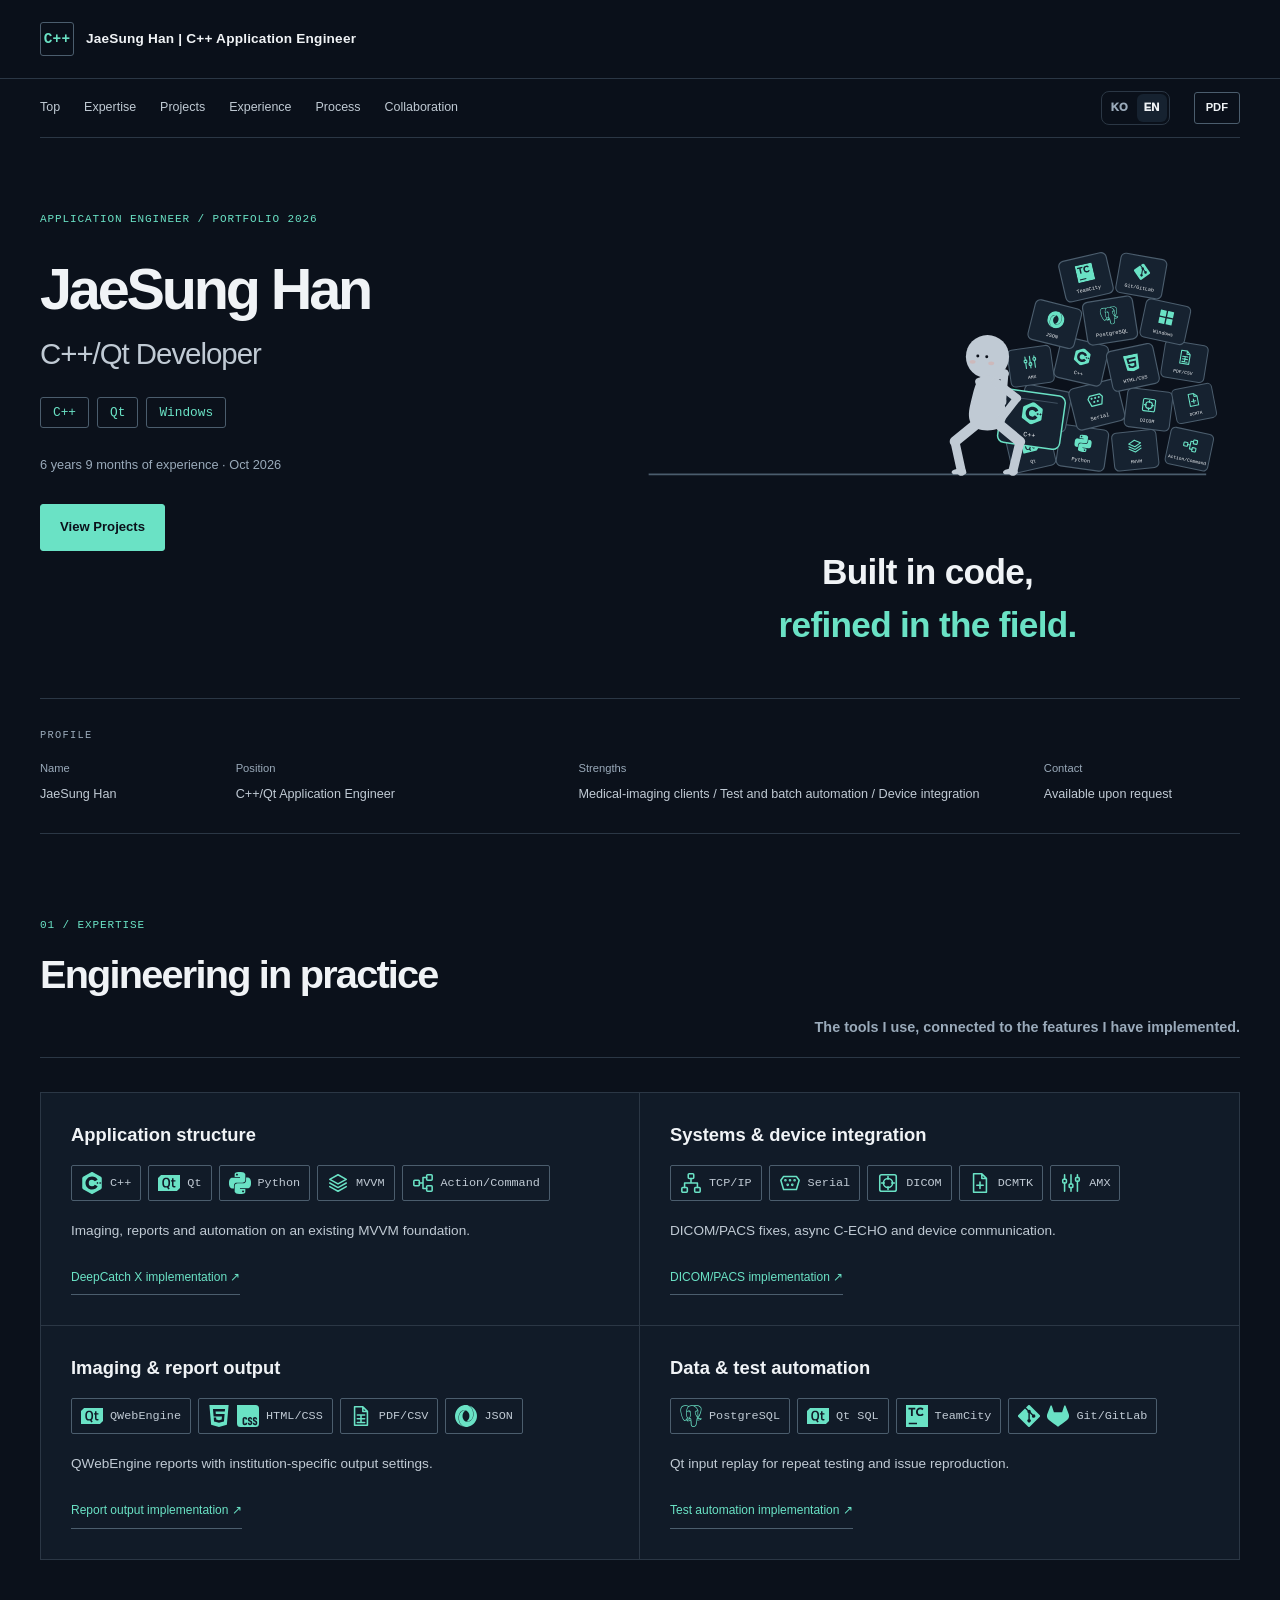
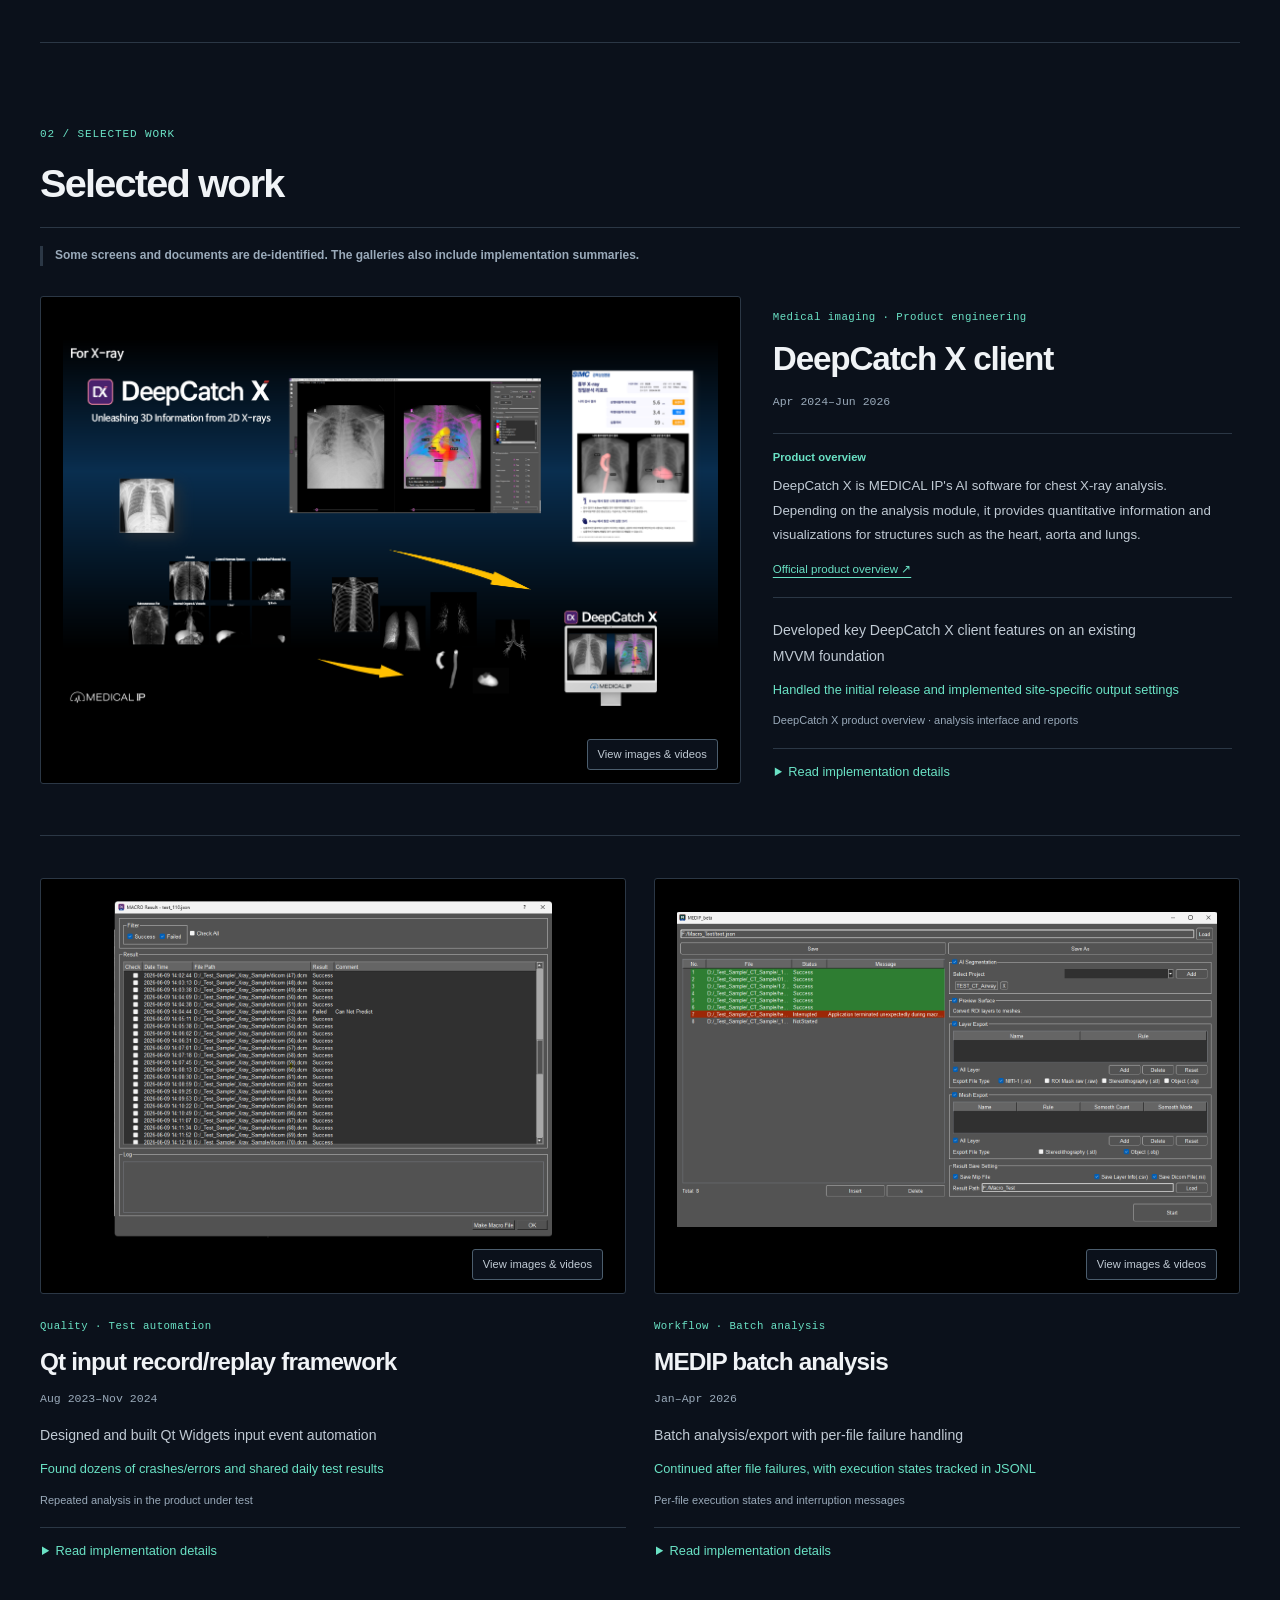
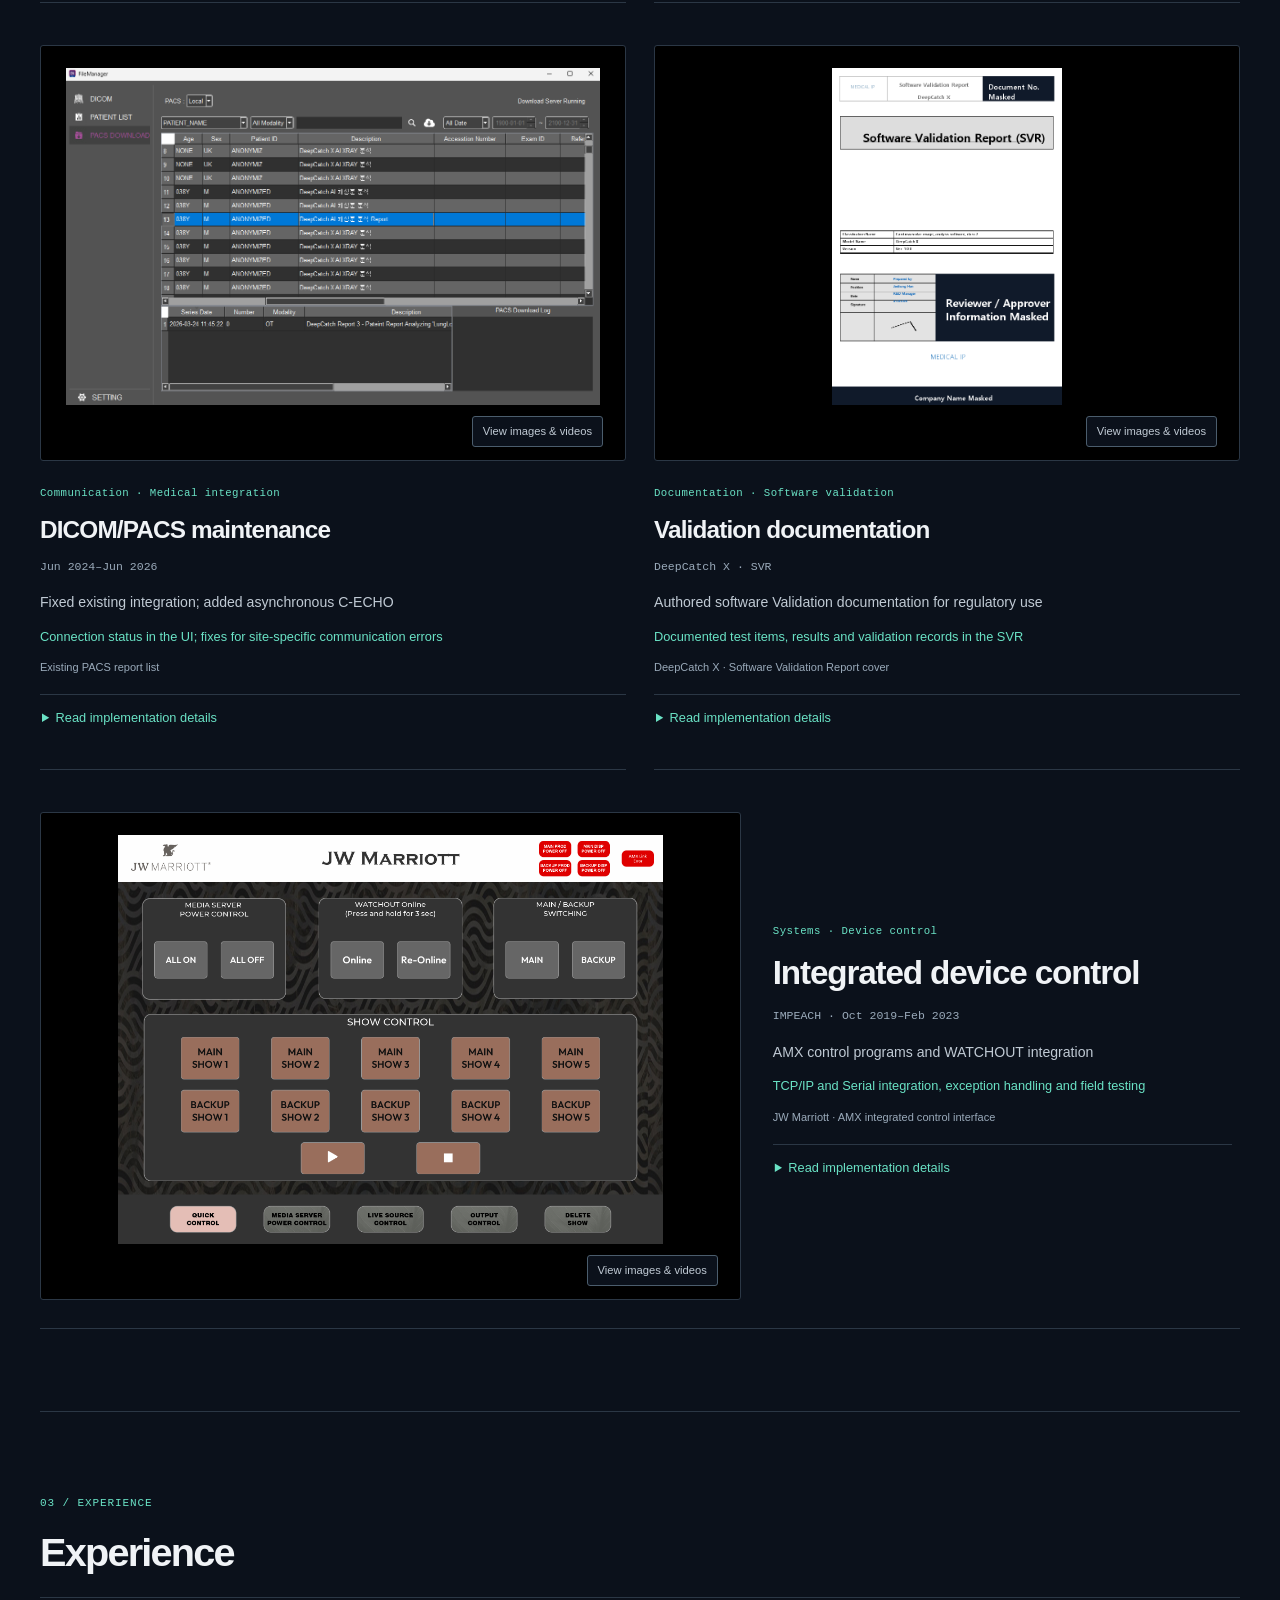
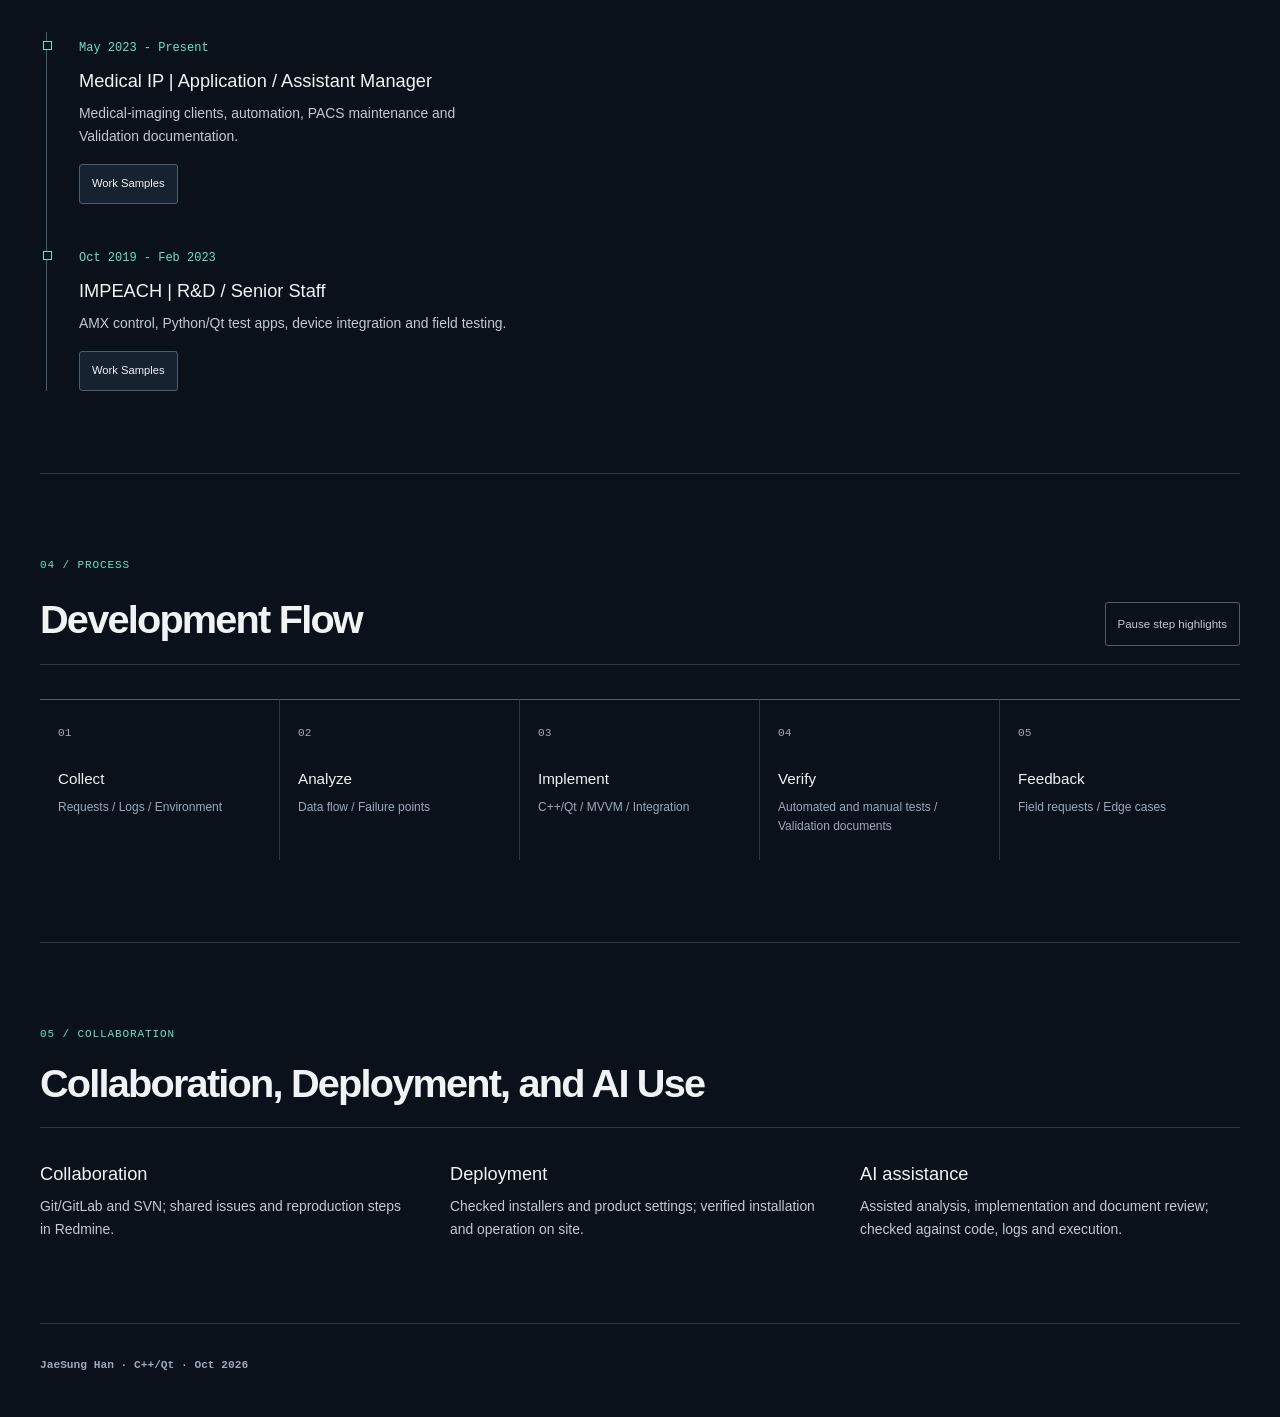
==== portfolio/index.html @ db7f1276 "Add playful tech-throw hero with a static skill pile" ====
<!DOCTYPE html>
<html lang="ko">
<head>
  <meta charset="UTF-8">
  <meta name="viewport" content="width=device-width, initial-scale=1.0">
  <title>한재성 | C++/Qt Application Engineer</title>
  <style>
    :root {
      --bg: #f4f6f2;
      --surface: #ffffff;
      --surface-2: #eef2ec;
      --ink: #161a1d;
      --ink-soft: #3d464c;
      --muted: #69747b;
      --line: rgba(22, 26, 29, 0.12);
      --line-strong: rgba(22, 26, 29, 0.22);
      --teal: #0f6f68;
      --teal-dark: #094a45;
      --blue: #2f6f9f;
      --orange: #d35c2f;
      --yellow: #e7b84e;
      --paper: #fbfbf8;
      --shadow: 0 24px 70px rgba(22, 26, 29, 0.12);
      --shadow-sm: 0 14px 34px rgba(22, 26, 29, 0.09);
      --radius: 8px;
      --max: 1180px;
    }

    * {
      box-sizing: border-box;
    }

    html {
      scroll-behavior: smooth;
      overflow-x: hidden;
    }

    body {
      margin: 0;
      color: var(--ink);
      font-family: "Pretendard Variable", "Pretendard", "Noto Sans KR", "Segoe UI", sans-serif;
      line-height: 1.6;
      background: var(--bg);
      overflow-x: hidden;
      max-width: 100vw;
      word-break: keep-all;
      overflow-wrap: break-word;
      text-rendering: optimizeLegibility;
    }

    button,
    a {
      font: inherit;
    }

    a {
      color: inherit;
      text-decoration: none;
    }

    img,
    video {
      max-width: 100%;
      display: block;
    }

    .site-shell {
      min-height: 100vh;
      max-width: 100%;
      overflow-x: hidden;
    }

    .topbar {
      position: sticky;
      top: 0;
      z-index: 20;
      border-bottom: 1px solid var(--line);
      background: rgba(244, 246, 242, 0.88);
      backdrop-filter: blur(18px);
    }

    .topbar-inner {
      width: min(calc(100% - 32px), var(--max));
      margin: 0 auto;
      min-height: 64px;
      display: flex;
      align-items: center;
      justify-content: flex-start;
      gap: 20px;
    }

    .brand {
      display: inline-flex;
      align-items: center;
      gap: 12px;
      min-width: 0;
      font-weight: 900;
      letter-spacing: 0;
    }

    .brand-mark {
      width: 34px;
      height: 34px;
      display: grid;
      place-items: center;
      color: #fff;
      background: var(--ink);
      border: 2px solid var(--teal);
      border-radius: 6px;
      box-shadow: 4px 4px 0 var(--yellow);
      font-size: 0.78rem;
      line-height: 1;
    }

    .brand span:last-child {
      min-width: 0;
      overflow: hidden;
      text-overflow: ellipsis;
      white-space: nowrap;
    }

    .language-switch {
      flex: 0 0 auto;
      display: inline-flex;
      align-items: center;
      gap: 4px;
      padding: 4px;
      border: 1px solid var(--line);
      border-radius: 8px;
      background: rgba(255, 255, 255, 0.78);
    }

    .language-switch button {
      min-width: 42px;
      min-height: 32px;
      border: 0;
      border-radius: 6px;
      color: var(--muted);
      background: transparent;
      cursor: pointer;
      font-size: 0.84rem;
      font-weight: 950;
    }

    .language-switch button[aria-pressed="true"] {
      color: #fff;
      background: var(--ink);
    }

    .nav {
      position: fixed;
      top: 50%;
      right: 16px;
      transform: translateY(-50%);
      z-index: 45;
      display: flex;
      flex-direction: column;
      align-items: stretch;
      gap: 8px;
      width: 112px;
      max-width: calc(100vw - 24px);
      padding: 8px;
      border-radius: 8px;
      border: 1px solid rgba(22, 26, 29, 0.1);
      background: rgba(255, 255, 255, 0.84);
      box-shadow: 0 16px 42px rgba(22, 26, 29, 0.13);
      backdrop-filter: blur(16px);
    }

    .nav a,
    .print-button,
    .project-preview-trigger,
    .lightbox-nav,
    .lightbox-close {
      min-height: 40px;
      border: 1px solid var(--line-strong);
      border-radius: 6px;
      display: inline-flex;
      align-items: center;
      justify-content: center;
      gap: 8px;
      color: var(--ink);
      background: var(--surface);
      cursor: pointer;
      transition: transform 140ms ease, border-color 140ms ease, background 140ms ease, color 140ms ease;
    }

    .nav a {
      width: 100%;
      padding: 9px 12px;
      font-size: 0.92rem;
      font-weight: 800;
    }

    .print-button,
    .project-preview-trigger,
    .lightbox-nav {
      padding: 9px 13px;
      font-weight: 900;
    }

    .nav .print-button {
      width: 100%;
    }

    .nav .language-switch {
      width: 100%;
      display: grid;
      grid-template-columns: repeat(2, minmax(0, 1fr));
      gap: 3px;
      padding: 3px;
    }

    .nav .language-switch button {
      width: 100%;
      min-width: 0;
      min-height: 34px;
      padding: 0;
    }

    .nav a:hover,
    .nav a:focus-visible,
    .print-button:hover,
    .print-button:focus-visible,
    .project-preview-trigger:hover,
    .project-preview-trigger:focus-visible,
    .lightbox-nav:hover:not(:disabled),
    .lightbox-nav:focus-visible:not(:disabled),
    .lightbox-close:hover,
    .lightbox-close:focus-visible {
      transform: translateY(-1px);
      color: #fff;
      background: var(--ink);
      border-color: var(--ink);
      outline: none;
    }

    .page {
      width: min(calc(100% - 32px), var(--max));
      margin: 0 auto;
      padding: 28px 0 70px;
      max-width: calc(100vw - 32px);
      overflow-x: hidden;
    }

    .hero {
      min-height: 0;
      display: grid;
      grid-template-columns: minmax(0, 1.5fr) minmax(320px, 1fr);
      align-items: stretch;
      gap: 24px;
      padding: clamp(28px, 5vw, 54px);
      position: relative;
      overflow: hidden;
      background: rgba(255, 255, 255, 0.88);
      border: 1px solid var(--line);
      border-radius: var(--radius);
      box-shadow: var(--shadow-sm);
    }

    .hero::before {
      content: "";
      position: absolute;
      inset: 0 0 auto;
      height: 8px;
      background: linear-gradient(90deg, var(--teal), var(--orange), var(--yellow), var(--blue));
    }

    .hero-card,
    .section,
    .project-card,
    .experience-card,
    .stack-group {
      background: rgba(255, 255, 255, 0.88);
      border: 1px solid var(--line);
      border-radius: var(--radius);
      box-shadow: var(--shadow-sm);
    }

    .hero-card {
      background: rgba(255, 255, 255, 0.72);
      box-shadow: none;
      padding: clamp(24px, 3.6vw, 34px);
      min-width: 0;
    }

    h1,
    h2,
    h3,
    p {
      margin: 0;
    }

    h1,
    h2,
    h3 {
      text-wrap: balance;
    }

    p,
    li,
    dd {
      line-break: strict;
      text-wrap: pretty;
    }

    .hero-heading {
      grid-column: 1 / -1;
      min-width: 0;
    }

    .hero-title {
      max-width: 920px;
      font-size: clamp(2.7rem, 5.5vw, 4.72rem);
      line-height: 0.92;
      letter-spacing: 0;
    }

    .hero-title span {
      display: block;
      white-space: nowrap;
    }

    .hero-label {
      color: var(--orange);
      font-size: 0.98rem;
      font-weight: 950;
      letter-spacing: 0;
      text-transform: uppercase;
    }

    .summary-text {
      margin-top: 18px;
      color: var(--ink-soft);
      font-size: clamp(1rem, 1.4vw, 1.08rem);
      line-height: 1.7;
      font-weight: 650;
      overflow-wrap: break-word;
      word-break: keep-all;
    }

    .summary-actions {
      display: flex;
      margin-top: 24px;
    }

    .summary-cta {
      min-height: 46px;
      display: inline-flex;
      align-items: center;
      justify-content: center;
      padding: 11px 15px;
      border: 1px solid var(--ink);
      border-radius: 6px;
      color: #fff;
      background: var(--ink);
      box-shadow: 5px 5px 0 var(--orange);
      font-weight: 950;
      transition: transform 140ms ease, background 140ms ease, border-color 140ms ease;
    }

    .summary-cta:hover,
    .summary-cta:focus-visible {
      transform: translateY(-1px);
      background: var(--teal-dark);
      border-color: var(--teal-dark);
      outline: none;
    }

    .summary-metrics {
      margin-top: 28px;
      display: grid;
      grid-template-columns: repeat(4, minmax(0, 1fr));
      border: 1px solid var(--line-strong);
      border-radius: 8px;
      overflow: hidden;
      background: var(--paper);
    }

    .summary-metric {
      min-width: 0;
      padding: 15px;
      border-right: 1px solid var(--line);
    }

    .summary-metric:last-child {
      border-right: 0;
    }

    .summary-metric strong {
      display: block;
      font-size: 1.35rem;
      line-height: 1;
    }

    .summary-metric span {
      display: block;
      margin-top: 7px;
      color: var(--muted);
      font-size: 0.82rem;
      font-weight: 800;
      overflow-wrap: break-word;
    }

    .profile-table {
      margin-top: 12px;
    }

    .profile-row {
      display: grid;
      grid-template-columns: 86px minmax(0, 1fr);
      gap: 0;
      padding: 13px 0;
      border-bottom: 1px solid var(--line);
    }

    .profile-row:last-child {
      border-bottom: 0;
      padding-bottom: 0;
    }

    .profile-row dt {
      color: var(--teal-dark);
      font-weight: 950;
    }

    .profile-row dd {
      margin: 0;
      color: var(--ink-soft);
      font-weight: 700;
      word-break: keep-all;
      overflow-wrap: break-word;
    }

    .sections {
      display: grid;
      gap: 22px;
    }

    .section {
      padding: clamp(24px, 4vw, 36px);
      min-width: 0;
    }

    .section-header {
      display: grid;
      grid-template-columns: minmax(0, 0.72fr) minmax(280px, 0.8fr);
      gap: 24px;
      align-items: end;
      margin-bottom: 22px;
      padding-bottom: 18px;
      border-bottom: 1px solid var(--line);
    }

    .section-label {
      color: var(--orange);
      font-size: 0.82rem;
      font-weight: 950;
      letter-spacing: 0;
      text-transform: uppercase;
    }

    .section h2 {
      margin-top: 6px;
      font-size: clamp(1.7rem, 3.2vw, 2.7rem);
      line-height: 1.03;
      letter-spacing: 0;
    }

    .section-header p {
      justify-self: end;
      max-width: 540px;
      color: var(--muted);
      font-weight: 650;
      line-height: 1.72;
      text-align: right;
    }

    .section-title-line,
    .section-title-note {
      display: block;
    }

    .section-title-note {
      margin-top: 8px;
      color: var(--muted);
      font-size: clamp(1rem, 1.4vw, 1.25rem);
      font-weight: 850;
      line-height: 1.35;
    }

    .section-title-line {
      white-space: nowrap;
    }

    .section-notice {
      margin: -4px 0 18px;
      max-width: 760px;
      padding-left: 12px;
      border-left: 3px solid var(--line);
      color: var(--muted);
      font-size: 0.9rem;
      font-weight: 650;
      line-height: 1.62;
    }

    .project-list {
      display: grid;
      gap: 16px;
    }

    .project-card {
      display: grid;
      grid-template-columns: minmax(280px, 0.42fr) minmax(0, 1fr);
      gap: 0;
      overflow: hidden;
      box-shadow: none;
      background: var(--surface);
      min-width: 0;
    }

    .project-media {
      display: grid;
      place-items: center;
      align-self: start;
      gap: 10px;
      padding: 12px;
      background:
        linear-gradient(90deg, rgba(255, 255, 255, 0.045) 1px, transparent 1px),
        linear-gradient(rgba(255, 255, 255, 0.045) 1px, transparent 1px),
        var(--ink);
      background-size: 22px 22px;
      border-right: 1px solid var(--line);
      position: relative;
      overflow: hidden;
    }

    .project-media img {
      width: 100%;
      height: auto;
      min-height: 0;
      object-fit: contain;
      object-position: center center;
      opacity: 0.98;
      filter: saturate(0.92) contrast(1.03);
      border: 1px solid rgba(255, 255, 255, 0.14);
      border-radius: 6px;
      background: #fbfbf8;
    }

    .project-media::after {
      content: none;
    }

    .project-period {
      margin-top: -7px;
      color: var(--orange);
      font-size: 0.88rem;
      font-weight: 950;
      letter-spacing: 0.02em;
    }

    .project-media-trigger {
      justify-self: end;
      z-index: 2;
      min-height: 36px;
      padding: 7px 10px;
      background: rgba(255, 255, 255, 0.94);
      box-shadow: 0 10px 24px rgba(16, 20, 23, 0.22);
      backdrop-filter: blur(8px);
    }

    .project-body,
    .project-details {
      padding: clamp(20px, 3vw, 30px);
      display: grid;
      align-content: start;
      gap: 15px;
      min-width: 0;
    }

    .project-details {
      grid-column: 1 / -1;
      border-top: 1px solid var(--line);
    }

    .project-kicker {
      color: var(--teal-dark);
      font-size: 0.82rem;
      font-weight: 950;
      text-transform: uppercase;
    }

    .project-card h3 {
      font-size: clamp(1.3rem, 2.4vw, 2rem);
      line-height: 1.12;
      letter-spacing: 0;
    }

    .project-card p {
      color: var(--ink-soft);
      font-weight: 650;
      word-break: keep-all;
      overflow-wrap: break-word;
      line-height: 1.68;
    }

    .bullet-list {
      display: grid;
      gap: 9px;
      padding: 0;
      margin: 0;
      list-style: none;
    }

    .bullet-list li {
      position: relative;
      padding-left: 18px;
      color: var(--muted);
      font-size: 0.95rem;
      font-weight: 600;
      line-height: 1.62;
    }

    .bullet-list li::before {
      content: "";
      position: absolute;
      left: 0;
      top: 0.72em;
      width: 8px;
      height: 2px;
      background: var(--orange);
    }

    .tag-row,
    .chips {
      display: flex;
      flex-wrap: wrap;
      gap: 7px;
      padding: 0;
      margin: 0;
      list-style: none;
    }

    .tag-row li,
    .chips li {
      min-height: 30px;
      display: inline-flex;
      align-items: center;
      border: 1px solid var(--line);
      border-radius: 6px;
      padding: 5px 9px;
      color: var(--ink-soft);
      background: var(--surface-2);
      font-size: 0.82rem;
      font-weight: 850;
    }

    .flow-grid {
      display: grid;
      grid-template-columns: repeat(5, minmax(0, 1fr));
      gap: 10px;
    }

    .flow-step {
      min-height: 150px;
      border: 1px solid var(--line);
      border-radius: 8px;
      padding: 15px;
      background: var(--paper);
      position: relative;
    }

    .flow-step::after {
      content: "->";
      position: absolute;
      right: -14px;
      top: 18px;
      z-index: 1;
      color: var(--orange);
      font-weight: 950;
    }

    .flow-step:last-child::after {
      content: "";
    }

    .flow-step span {
      display: block;
      color: var(--orange);
      font-size: 0.82rem;
      font-weight: 950;
    }

    .flow-step strong {
      display: block;
      margin-top: 10px;
      line-height: 1.25;
    }

    .flow-step p {
      margin-top: 8px;
      color: var(--muted);
      font-size: 0.9rem;
      font-weight: 600;
      line-height: 1.58;
    }

    .experience-grid,
    .stack-grid {
      display: grid;
      gap: 14px;
    }

    .experience-grid {
      grid-template-columns: repeat(2, minmax(0, 1fr));
    }

    .stack-grid {
      grid-template-columns: repeat(auto-fit, minmax(190px, 1fr));
    }

    .experience-card,
    .stack-group {
      padding: 20px;
      box-shadow: none;
    }

    .period {
      color: var(--orange);
      font-size: 0.84rem;
      font-weight: 950;
    }

    .experience-card h3,
    .stack-group h3 {
      margin-top: 8px;
      font-size: 1.18rem;
      line-height: 1.3;
    }

    .experience-card p {
      margin-top: 9px;
      color: var(--muted);
      font-weight: 600;
      line-height: 1.65;
    }

    .experience-card .project-preview-trigger {
      margin-top: 16px;
      width: fit-content;
    }

    .stack-group .chips {
      margin-top: 14px;
      gap: 10px;
    }

    .stack-group .chips li {
      min-height: 38px;
      border-color: transparent;
      border-radius: 999px;
      padding: 8px 12px;
      color: var(--teal-dark);
      background: #d8ebe6;
    }

    .closing {
      padding: clamp(24px, 4vw, 38px);
      color: #fff;
      background: var(--ink);
      border-radius: var(--radius);
      box-shadow: var(--shadow);
      display: grid;
      grid-template-columns: minmax(0, 1fr) auto;
      gap: 24px;
      align-items: center;
    }

    .closing h2 {
      font-size: clamp(1.7rem, 3.5vw, 3rem);
      line-height: 1.04;
    }

    .closing p {
      margin-top: 12px;
      max-width: 720px;
      color: rgba(255, 255, 255, 0.72);
      font-weight: 650;
      line-height: 1.7;
    }

    .closing p span {
      display: block;
    }

    .closing p span + span {
      margin-top: 4px;
    }

    .footer-note {
      color: var(--muted);
      font-size: 0.9rem;
      font-weight: 700;
      text-align: center;
    }

    .lightbox {
      position: fixed;
      inset: 0;
      z-index: 50;
      display: grid;
      place-items: center;
      padding: 24px;
    }

    .lightbox[aria-hidden="true"] {
      display: none;
    }

    .lightbox-backdrop {
      position: absolute;
      inset: 0;
      background: rgba(10, 14, 16, 0.72);
      backdrop-filter: blur(12px);
    }

    .lightbox-panel {
      position: relative;
      z-index: 1;
      width: min(1320px, calc(100vw - 28px));
      height: min(820px, calc(100vh - 28px));
      max-height: calc(100vh - 28px);
      display: grid;
      grid-template-columns: minmax(0, 1.35fr) minmax(420px, 0.8fr);
      overflow: hidden;
      border: 1px solid rgba(255, 255, 255, 0.24);
      border-radius: 8px;
      background: #fbfbf8;
      box-shadow: 0 32px 80px rgba(0, 0, 0, 0.38);
    }

    .lightbox-close {
      position: absolute;
      top: 12px;
      right: 12px;
      z-index: 2;
      width: 42px;
      height: 42px;
      padding: 0;
      color: #fff;
      background: rgba(0, 0, 0, 0.56);
      border-color: rgba(255, 255, 255, 0.22);
      font-size: 1.4rem;
    }

    .lightbox-media-wrap {
      min-height: 0;
      display: grid;
      grid-template-rows: minmax(0, 1fr) auto;
      background: #101417;
      position: relative;
    }

    .lightbox-media {
      min-height: 0;
      display: grid;
      place-items: center;
      padding: 18px;
      overflow: auto;
      cursor: grab;
      touch-action: pan-y;
      user-select: none;
    }

    .lightbox-media.is-dragging {
      cursor: grabbing;
    }

    .lightbox-media.is-zoomed {
      place-items: start start;
      cursor: default;
      touch-action: pan-x pan-y;
    }

    .lightbox-media img,
    .lightbox-media video {
      width: 100%;
      max-height: calc(100vh - 170px);
      object-fit: contain;
      border-radius: 6px;
      background: #fff;
    }

    .lightbox-media img {
      max-width: none;
      pointer-events: none;
    }

    .lightbox-empty {
      aspect-ratio: 16 / 9;
      object-fit: cover;
    }

    .lightbox-toolbar {
      display: flex;
      align-items: center;
      justify-content: space-between;
      gap: 12px;
      padding: 12px 14px;
      color: #fff;
      border-top: 1px solid rgba(255, 255, 255, 0.14);
    }

    .lightbox-count {
      min-width: 0;
      display: flex;
      flex-direction: column;
      gap: 2px;
      font-size: 0.82rem;
      font-weight: 850;
    }

    .lightbox-media-title {
      max-width: 42vw;
      overflow: hidden;
      text-overflow: ellipsis;
      white-space: nowrap;
      color: rgba(255, 255, 255, 0.92);
    }

    .lightbox-media-index {
      color: rgba(255, 255, 255, 0.56);
    }

    .lightbox-controls {
      display: flex;
      gap: 8px;
    }

    .lightbox-toolbar-actions {
      display: flex;
      align-items: center;
      gap: 10px;
    }

    .lightbox-zoom-controls {
      display: flex;
      align-items: center;
      gap: 6px;
    }

    .lightbox-zoom-value {
      min-width: 54px;
      color: #fff;
      font-size: 0.82rem;
      font-weight: 900;
    }

    .lightbox-nav {
      min-height: 36px;
      color: #fff;
      background: rgba(255, 255, 255, 0.08);
      border-color: rgba(255, 255, 255, 0.2);
    }

    .lightbox-nav:disabled {
      cursor: not-allowed;
      opacity: 0.42;
    }

    .lightbox-zoom-controls[hidden] {
      display: none;
    }

    .lightbox-copy {
      min-height: 0;
      overflow: auto;
      padding: clamp(22px, 3vw, 34px);
      overscroll-behavior: contain;
      scrollbar-gutter: stable;
      scrollbar-width: thin;
      scrollbar-color: rgba(15, 111, 104, 0.76) rgba(22, 26, 29, 0.08);
    }

    .lightbox.is-media-only .lightbox-panel {
      grid-template-columns: minmax(0, 1fr);
      grid-template-rows: minmax(0, 1fr);
      width: min(1180px, calc(100vw - 28px));
    }

    .lightbox.is-media-only .lightbox-copy,
    .lightbox.is-media-only .lightbox-media-title {
      display: none;
    }

    .lightbox.is-media-only .lightbox-media img,
    .lightbox.is-media-only .lightbox-media video {
      max-height: calc(100vh - 150px);
    }

    .lightbox-copy::-webkit-scrollbar {
      width: 10px;
    }

    .lightbox-copy::-webkit-scrollbar-track {
      background: rgba(22, 26, 29, 0.08);
      border-radius: 999px;
    }

    .lightbox-copy::-webkit-scrollbar-thumb {
      background: rgba(15, 111, 104, 0.76);
      border-radius: 999px;
    }

    .lightbox-scroll-hint {
      position: sticky;
      bottom: -1px;
      margin: 18px -2px -2px;
      padding: 10px 12px;
      border: 1px solid var(--line);
      border-radius: 8px;
      color: var(--muted);
      background: linear-gradient(180deg, rgba(251, 251, 248, 0.74), #fbfbf8 36%);
      font-size: 0.82rem;
      font-weight: 850;
      text-align: center;
    }

    .lightbox-meta {
      display: block;
      color: var(--orange);
      font-size: 0.82rem;
      font-weight: 950;
      text-transform: uppercase;
    }

    .lightbox-copy h2 {
      margin-top: 8px;
      font-size: clamp(1.45rem, 3vw, 2.3rem);
      line-height: 1.08;
    }

    .lightbox-copy p {
      margin-top: 14px;
      color: var(--ink-soft);
      font-weight: 650;
    }

    .lightbox-detail-list {
      display: grid;
      gap: 12px;
      padding: 0;
      margin: 22px 0 0;
      list-style: none;
    }

    .lightbox-detail-list li {
      padding: 14px;
      border: 1px solid var(--line);
      border-radius: 8px;
      background: var(--surface-2);
    }

    .lightbox-detail-list strong {
      display: block;
      margin-bottom: 6px;
      color: var(--ink);
    }

    .lightbox-detail-list span {
      display: block;
      color: var(--muted);
      font-size: 0.92rem;
      font-weight: 600;
    }

    body.modal-open {
      overflow: hidden;
    }

    @media (max-width: 1120px) {
      .lightbox {
        padding: 10px;
      }

      .lightbox-panel {
        width: min(1080px, calc(100vw - 20px));
        height: min(900px, calc(100vh - 20px));
        grid-template-columns: 1fr;
        grid-template-rows: minmax(0, 56%) minmax(0, 44%);
      }

      .lightbox-media img,
      .lightbox-media video {
        max-height: min(42vh, 410px);
      }

      .lightbox-media-title {
        max-width: 62vw;
      }

      .lightbox-copy {
        max-height: none;
        padding: 22px 28px 28px;
      }

      .lightbox-copy h2 {
        font-size: clamp(1.55rem, 4vw, 2.2rem);
      }

      .lightbox-detail-list {
        grid-template-columns: repeat(2, minmax(0, 1fr));
      }

      .lightbox-scroll-hint {
        grid-column: 1 / -1;
      }
    }

    @media (max-width: 1040px) {
      .hero {
        grid-template-columns: 1fr;
        min-height: 0;
      }

      .flow-grid,
      .stack-grid {
        grid-template-columns: repeat(2, minmax(0, 1fr));
      }

      .flow-step::after {
        content: "";
      }
    }

    @media (max-width: 820px) {
      .topbar-inner {
        min-height: 64px;
        padding: 12px 0;
      }

      .language-switch button {
        min-width: 38px;
      }

      .nav {
        top: auto;
        left: 10px;
        right: 10px;
        bottom: 10px;
        transform: none;
        width: auto;
        display: grid;
        grid-template-columns: repeat(4, minmax(0, 1fr));
        align-items: stretch;
        justify-content: stretch;
        max-width: none;
        gap: 5px;
        padding: 6px;
      }

      .nav a,
      .nav .print-button {
        flex: 1 1 0;
        min-width: 0;
        width: 100%;
        padding: 8px 6px;
        font-size: clamp(0.68rem, 2.4vw, 0.82rem);
        white-space: nowrap;
      }

      .section-header,
      .project-card,
      .experience-grid,
      .stack-grid,
      .closing,
      .lightbox-panel {
        grid-template-columns: 1fr;
      }

      .section-header p {
        justify-self: start;
        max-width: none;
        text-align: left;
      }

      .project-media {
        border-right: 0;
        border-bottom: 1px solid var(--line);
      }

      .project-media img {
        max-height: 320px;
      }

      .project-details {
        padding-top: 0;
        border-top: 0;
      }

      .lightbox-panel {
        overflow: hidden;
        height: min(900px, calc(100vh - 20px));
        grid-template-rows: minmax(0, 52%) minmax(0, 48%);
      }

      .lightbox-copy {
        max-height: none;
        padding: 20px 22px 24px;
      }

      .lightbox-media img,
      .lightbox-media video {
        max-height: min(38vh, 340px);
      }

      .lightbox-media-title {
        max-width: 64vw;
      }

      .lightbox-toolbar {
        align-items: flex-start;
      }

      .lightbox-toolbar-actions {
        flex-direction: column;
        align-items: flex-end;
        gap: 8px;
      }
    }

    @media (max-width: 620px) {
      .page {
        width: min(calc(100% - 20px), var(--max));
        padding-top: 18px;
        padding-bottom: 112px;
      }

      .topbar-inner {
        width: min(calc(100% - 20px), var(--max));
      }

      .nav {
        width: auto;
      }

      .nav a,
      .nav .print-button {
        min-height: 36px;
        padding: 8px 4px;
        font-size: 0.72rem;
      }

      .hero-card,
      .section,
      .closing {
        padding: 22px;
      }

      .hero-title {
        font-size: clamp(1.9rem, 8vw, 2.95rem);
        line-height: 0.98;
      }

      .hero-card > *,
      .section > *,
      .project-body > *,
      .project-details > * {
        max-width: 100%;
      }

      .section-title-line {
        white-space: normal;
      }

      .summary-text {
        font-size: 0.98rem;
        line-height: 1.62;
      }

      .summary-metrics {
        grid-template-columns: repeat(2, minmax(0, 1fr));
      }

      .summary-metric {
        border-bottom: 1px solid var(--line);
      }

      .summary-metric:nth-child(2),
      .summary-metric:nth-child(4) {
        border-right: 0;
      }

      .summary-metric:nth-child(3),
      .summary-metric:nth-child(4) {
        border-bottom: 0;
      }

      .profile-row {
        grid-template-columns: 74px minmax(0, 1fr);
      }

      .flow-grid {
        grid-template-columns: 1fr;
      }

      .lightbox {
        padding: 10px;
      }

      .lightbox-panel {
        height: calc(100vh - 20px);
        grid-template-rows: minmax(0, 44%) minmax(0, 56%);
      }

      .lightbox-media {
        padding: 10px;
      }

      .lightbox-media img,
      .lightbox-media video {
        max-height: min(31vh, 280px);
      }

      .lightbox-detail-list {
        grid-template-columns: 1fr;
      }

      .lightbox-copy {
        padding: 18px 18px 22px;
      }
    }

    @media (max-width: 390px) {
      .hero-title {
        font-size: clamp(1.65rem, 7.5vw, 1.9rem);
      }
    }

    @media print {
      @page {
        margin: 12mm;
      }

      * {
        print-color-adjust: exact;
        -webkit-print-color-adjust: exact;
      }

      body {
        background: #fff;
      }

      .topbar,
      .nav,
      .summary-actions,
      .project-preview-trigger,
      .lightbox {
        display: none !important;
      }

      .page {
        width: 100%;
        padding: 0;
      }

      .hero {
        min-height: 0;
        grid-template-columns: 1fr;
      }

      .hero,
      .hero-card,
      .section,
      .project-card,
      .experience-card,
      .stack-group,
      .closing {
        box-shadow: none;
        break-inside: avoid;
      }

      .project-card {
        grid-template-columns: 1fr;
        overflow: hidden;
      }

      .project-media {
        min-height: 350px;
        padding: 16px;
        border-right: 0;
        border-bottom: 1px solid var(--line);
      }

      .project-media img {
        width: 100%;
        height: 320px;
        object-fit: contain;
      }

      .project-body {
        padding: 18px 20px 20px;
        gap: 10px;
      }

      .bullet-list {
        gap: 6px;
      }
    }

    .project-details .project-outcome { color: var(--teal-dark); font-weight: 600; }
    .project-outcome strong { margin-right: 6px; }
    .project-details .project-context { font-size: .84rem; color: var(--muted); }
    .hero { padding: clamp(24px, 4vw, 40px); gap: 20px; }
    .hero-card { padding: clamp(20px, 2.5vw, 28px); }
    .lightbox-jump { display: block; width: calc(100% - 28px); max-width: 100%; margin: 10px 14px 0; padding: 8px; color: #fff; background: #252b2e; border: 1px solid #69747b; border-radius: 5px; font: inherit; font-size: .8rem; }
    .lightbox-jump:focus-visible { outline: 2px solid #e7b84e; }

    /* Screens lead; implementation evidence remains in the project dialog. */
    @media screen {
      .project-list { grid-template-columns: repeat(2, minmax(0, 1fr)); gap: 24px; }
      .project-card { grid-template-columns: minmax(0, 1fr); align-content: start; }
      .project-media { width: 100%; border-right: 0; border-bottom: 1px solid var(--line); padding: 12px; gap: 12px; }
      .project-media img { display: block; width: 100%; height: auto; max-height: none; aspect-ratio: 4 / 3; object-fit: contain; filter: none; opacity: 1; }
      .project-body { padding: 18px 20px 22px; gap: 10px; }
      .project-card h3 { font-size: clamp(1.15rem, 2vw, 1.5rem); line-height: 1.35; }
      .project-kicker { font-size: .72rem; }
      .project-period { margin-top: 0; font-size: .8rem; }
      .project-card p { font-size: .88rem; line-height: 1.5; }
    }
    @media screen and (max-width: 800px) {
      .project-list { grid-template-columns: minmax(0, 1fr); }
      .project-body { padding: 16px; }
    }
    @media print {
      .print-page.is-visual .print-figure img { height: 112mm; }
      .print-page.is-visual .print-figure.is-compact img { height: 72mm; }
      .print-page.is-visual .print-figure.is-report img { height: 169mm; }
      .print-page.is-visual .print-figure.is-wide img { height: 82mm; }
    }
    .flow-step { min-height: 130px; }
    @media (max-width: 600px) {
      .flow-grid { grid-template-columns: 1fr; gap: 24px; }
      .flow-step { min-height: 0; }
      .flow-step:not(:last-child)::after { content: "↓"; right: 20px; top: auto; bottom: -25px; }
    }

    /* Compact introduction and readable image-first case studies. */
    .hero { grid-template-columns: minmax(0, 1.35fr) minmax(0, 1fr); gap: 20px 28px; padding: 30px 34px; }
    .hero-heading { grid-column: 1; grid-row: 1; }
    .hero-title { font-size: clamp(2rem, 4.5vw, 3.8rem); line-height: 1.2; }
    .hero-summary { grid-column: 1; grid-row: 2; display: block; }
    .hero-summary .summary-text { margin: 0; max-width: 700px; font-weight: 500; }
    .hero-summary .summary-cta { margin-top: 16px; }
    .hero-profile { grid-column: 2; grid-row: 1 / span 2; padding: 22px; }
    .hero-profile .profile-table { margin-bottom: 0; }
    @media (max-width: 1040px) {
      .hero { grid-template-columns: minmax(0, 1fr); }
      .hero-heading, .hero-summary, .hero-profile { grid-column: 1; grid-row: auto; }
    }
    .section-header { margin-bottom: 18px; }
    .project-media { background: #edf0ec; }
    .project-media img { border-radius: 3px; background: transparent; }
    .project-media-trigger { position: absolute; right: 20px; bottom: 20px; box-shadow: none; }
    .project-body { gap: 7px; }
    .project-card .project-role { font-weight: 500; }
    .project-card .project-period { margin: 0 0 3px; color: var(--muted); font-size: .78rem; font-weight: 500; letter-spacing: 0; }
    .project-card .project-result { color: var(--teal-dark); font-size: .85rem; font-weight: 600; }
    .project-card .project-caption { margin-top: 4px; }
    .project-card .project-caption { color: var(--muted); font-size: .76rem; font-weight: 400; }
    .flow-grid { gap: 16px; }
    .flow-step { min-height: 0; padding: 14px; }
    .flow-step::after { content: none !important; }
    .flow-step strong { font-size: 1rem; }
    .flow-step p { font-size: .82rem; }
    .lightbox-media-wrap { grid-template-rows: minmax(0, 1fr) auto auto; }
    .lightbox-media img, .lightbox-media video { height: 100%; max-height: 100%; min-height: 0; }
    .lightbox-media.is-zoomed img { height: auto; object-fit: initial; }
    .lightbox-copy h2 { font-size: clamp(1.3rem, 2.3vw, 1.9rem); line-height: 1.35; }
    .lightbox-detail-list { grid-template-columns: 1fr; gap: 0; margin-top: 20px; }
    .lightbox-detail-list li { padding: 12px 0; border: 0; border-bottom: 1px solid var(--line); border-radius: 0; background: none; }
    .lightbox-detail-list strong { margin-bottom: 3px; font-size: .85rem; }
    .lightbox-detail-list span { font-weight: 400; line-height: 1.6; }
    @media (min-width: 1121px) { .lightbox-panel { grid-template-columns: minmax(0, 1.7fr) minmax(350px, 1fr); } }
    @media (max-width: 820px) {
      .hero-summary { display: block; }
      .hero-summary .summary-cta { margin-top: 14px; }
      .hero { padding: 24px; }
    }
    @media (max-width: 620px) {
      .hero { padding: 20px; gap: 12px; }
      .hero-profile { padding: 18px; }
      .hero-profile .profile-row { column-gap: 8px; }
      .hero-profile .profile-row dt { font-size: .88rem; padding-top: 2px; }
      .hero-title { font-size: clamp(1.45rem, 7.1vw, 2.6rem); }
      .hero-summary .summary-text { font-size: .88rem; }
      .section { padding: 16px; }
      .project-media { padding: 8px; }
      .project-media-trigger { right: 12px; bottom: 12px; font-size: .75rem; }
      .flow-grid { grid-template-columns: 1fr; gap: 0; }
      .flow-step { display: flex; justify-content: space-between; align-items: baseline; gap: 14px; padding: 12px 0; border: 0; border-bottom: 1px solid var(--line); border-radius: 0; }
      .flow-step p { margin: 0; text-align: right; }
      .lightbox-toolbar { flex-wrap: wrap; gap: 8px; padding: 8px 12px; }
      .lightbox-toolbar-actions { flex-direction: row; width: 100%; justify-content: space-between; }
      .lightbox-media-title { max-width: calc(100vw - 48px); }
      .lightbox-copy { padding: 16px 20px; }
    }
    @media print {
      #print-portfolio .print-page { display: flow-root; height: 270mm; break-inside: avoid; }
      #print-portfolio .print-page.is-visual .print-figure img { height: 113mm; }
      #print-portfolio .print-page.is-visual .print-figure.is-document img { height: 155mm; background: white; }
      #print-portfolio .print-page.is-visual .print-figure.is-pair img { height: 79mm; }
      #print-portfolio .print-page h2 { font-size: 20pt; }
      #print-portfolio .print-pairs { font-size: 9pt; }
      #print-portfolio .print-pairs > div { display: grid; grid-template-columns: 34mm 1fr; gap: 3mm; padding: 2.5mm 0; }
      #print-portfolio .print-pairs dt { margin: 0; }
      #print-portfolio .print-index > div { grid-template-columns: 1fr; padding: 2.8mm 0; }
      #print-portfolio .print-index p { color: #69747b; }
      #print-portfolio [data-print-project="overview"] .print-index { display: grid; grid-template-columns: 1fr 1fr; gap: 0 6mm; }
    }
  </style>
  <link rel="stylesheet" href="resource/print-portfolio.css">
  <link rel="stylesheet" href="resource/dark-portfolio.css" media="screen">
  <style media="print">.skill-icon { display: none; }</style>
  <script src="resource/intro.js"></script>
</head>
<body>
  <div class="site-shell">
    <div class="site-intro" hidden aria-hidden="true">
      <div class="intro-signature"><span class="intro-monogram">C++ / Qt</span><span class="intro-wordmark">PORTFOLIO</span><span class="intro-line"></span></div>
    </div>
    <header class="topbar">
      <div class="topbar-inner">
        <a class="brand" href="#top" aria-label="처음으로 이동">
          <span class="brand-mark">C++</span>
          <span>한재성 | C++ Application Engineer</span>
        </a>
      </div>
    </header>
    <nav class="nav" aria-label="주요 섹션">
      <a href="#top">맨 위로</a>
      <a href="#stack">기술 역량</a>
      <a href="#work">작업 사례</a>
      <a href="#experience">경력</a>
      <a href="#flow">개발 흐름</a>
      <a href="#collaboration">협업</a>
      <div class="language-switch" aria-label="언어 선택">
        <button type="button" data-language-button="ko" aria-pressed="true">KO</button>
        <button type="button" data-language-button="en" aria-pressed="false">EN</button>
      </div>
      <button class="print-button" type="button" data-print-page>PDF</button>
    </nav>

    <main class="page" id="top">
      <section class="hero" aria-label="소개">
        <div class="hero-heading">
          <p class="eyebrow" data-design-copy="heroEyebrow">APPLICATION ENGINEER / PORTFOLIO 2026</p>
          <h1 class="hero-title"><span>한재성</span><span>C++/Qt 개발자</span></h1>
          <ul class="hero-platforms" aria-label="Core technologies"><li>C++</li><li>Qt</li><li>Windows</li></ul>
        </div>
        <div class="hero-summary">
          <p class="summary-text">총경력 6년 9개월 · 2026.10 기준</p>
          <a class="summary-cta" href="#work">작업 사례 보기</a>
        </div>
        <aside id="hero-easter-egg" class="hero-showcase hero-easter-egg">
          <button id="tech-throw-button" class="throw-stage" type="button" disabled aria-label="기술 블록 엎어치기 다시 재생">
            <svg viewBox="0 70 520 270" xmlns="http://www.w3.org/2000/svg" aria-hidden="true" focusable="false">
              <defs><symbol id="tech-throw-windows" viewBox="0 0 24 24" fill="currentColor"><rect x="2" y="2" width="9" height="9" rx=".5"/><rect x="13" y="2" width="9" height="9" rx=".5"/><rect x="2" y="13" width="9" height="9" rx=".5"/><rect x="13" y="13" width="9" height="9" rx=".5"/></symbol></defs>
                <path class="throw-ground" d="M28 290H492"/>
                <g class="throw-queue">
                  <g id="tech-throw-queue-0" transform="translate(346 270) rotate(-13) scale(0.44)">
                    <g class="throw-queue-card"><rect x="-42" y="-36" width="84" height="72" rx="9"/><use id="tech-throw-queue-icon-0" href="resource/skill-icons.svg#brand-qt" x="-15" y="-23" width="30" height="30"/><text id="tech-throw-queue-name-0" x="0" y="24" text-anchor="middle">Qt</text></g>
                  </g>
                  <g id="tech-throw-queue-1" transform="translate(389 268) rotate(8) scale(0.48)">
                    <g class="throw-queue-card"><rect x="-42" y="-36" width="84" height="72" rx="9"/><use id="tech-throw-queue-icon-1" href="resource/skill-icons.svg#brand-python" x="-15" y="-23" width="30" height="30"/><text id="tech-throw-queue-name-1" x="0" y="24" text-anchor="middle">Python</text></g>
                  </g>
                  <g id="tech-throw-queue-2" transform="translate(433 270) rotate(-6) scale(0.44)">
                    <g class="throw-queue-card"><rect x="-42" y="-36" width="84" height="72" rx="9"/><use id="tech-throw-queue-icon-2" href="resource/skill-icons.svg#concept-layers" x="-15" y="-23" width="30" height="30"/><text id="tech-throw-queue-name-2" x="0" y="24" text-anchor="middle">MVVM</text></g>
                  </g>
                  <g id="tech-throw-queue-3" transform="translate(478 269) rotate(12) scale(0.43)">
                    <g class="throw-queue-card"><rect x="-42" y="-36" width="84" height="72" rx="9"/><use id="tech-throw-queue-icon-3" href="resource/skill-icons.svg#concept-command" x="-15" y="-23" width="30" height="30"/><text id="tech-throw-queue-name-3" x="0" y="24" text-anchor="middle">Action/Command</text></g>
                  </g>
                  <g id="tech-throw-queue-4" transform="translate(358 235) rotate(11) scale(0.47)">
                    <g class="throw-queue-card"><rect x="-42" y="-36" width="84" height="72" rx="9"/><use id="tech-throw-queue-icon-4" href="resource/skill-icons.svg#concept-network" x="-15" y="-23" width="30" height="30"/><text id="tech-throw-queue-name-4" x="0" y="24" text-anchor="middle">TCP/IP</text></g>
                  </g>
                  <g id="tech-throw-queue-5" transform="translate(401 232) rotate(-14) scale(0.49)">
                    <g class="throw-queue-card"><rect x="-42" y="-36" width="84" height="72" rx="9"/><use id="tech-throw-queue-icon-5" href="resource/skill-icons.svg#concept-serial" x="-15" y="-23" width="30" height="30"/><text id="tech-throw-queue-name-5" x="0" y="24" text-anchor="middle">Serial</text></g>
                  </g>
                  <g id="tech-throw-queue-6" transform="translate(444 236) rotate(7) scale(0.45)">
                    <g class="throw-queue-card"><rect x="-42" y="-36" width="84" height="72" rx="9"/><use id="tech-throw-queue-icon-6" href="resource/skill-icons.svg#concept-imaging" x="-15" y="-23" width="30" height="30"/><text id="tech-throw-queue-name-6" x="0" y="24" text-anchor="middle">DICOM</text></g>
                  </g>
                  <g id="tech-throw-queue-7" transform="translate(482 231) rotate(-11) scale(0.4)">
                    <g class="throw-queue-card"><rect x="-42" y="-36" width="84" height="72" rx="9"/><use id="tech-throw-queue-icon-7" href="resource/skill-icons.svg#concept-medical-file" x="-15" y="-23" width="30" height="30"/><text id="tech-throw-queue-name-7" x="0" y="24" text-anchor="middle">DCMTK</text></g>
                  </g>
                  <g id="tech-throw-queue-8" transform="translate(346 200) rotate(-8) scale(0.43)">
                    <g class="throw-queue-card"><rect x="-42" y="-36" width="84" height="72" rx="9"/><use id="tech-throw-queue-icon-8" href="resource/skill-icons.svg#concept-controls" x="-15" y="-23" width="30" height="30"/><text id="tech-throw-queue-name-8" x="0" y="24" text-anchor="middle">AMX</text></g>
                  </g>
                  <g id="tech-throw-queue-9" transform="translate(388 196) rotate(13) scale(0.48)">
                    <g class="throw-queue-card"><rect x="-42" y="-36" width="84" height="72" rx="9"/><use id="tech-throw-queue-icon-9" href="resource/skill-icons.svg#brand-cplusplus" x="-15" y="-23" width="30" height="30"/><text id="tech-throw-queue-name-9" x="0" y="24" text-anchor="middle">C++</text></g>
                  </g>
                  <g id="tech-throw-queue-10" transform="translate(431 201) rotate(-12) scale(0.47)">
                    <g class="throw-queue-card"><rect x="-42" y="-36" width="84" height="72" rx="9"/><use id="tech-throw-queue-icon-10" href="resource/skill-icons.svg#brand-html5" x="-15" y="-23" width="30" height="30"/><text id="tech-throw-queue-name-10" x="0" y="24" text-anchor="middle">HTML/CSS</text></g>
                  </g>
                  <g id="tech-throw-queue-11" transform="translate(474 196) rotate(9) scale(0.43)">
                    <g class="throw-queue-card"><rect x="-42" y="-36" width="84" height="72" rx="9"/><use id="tech-throw-queue-icon-11" href="resource/skill-icons.svg#concept-document" x="-15" y="-23" width="30" height="30"/><text id="tech-throw-queue-name-11" x="0" y="24" text-anchor="middle">PDF/CSV</text></g>
                  </g>
                  <g id="tech-throw-queue-12" transform="translate(366 165) rotate(14) scale(0.47)">
                    <g class="throw-queue-card"><rect x="-42" y="-36" width="84" height="72" rx="9"/><use id="tech-throw-queue-icon-12" href="resource/skill-icons.svg#brand-json" x="-15" y="-23" width="30" height="30"/><text id="tech-throw-queue-name-12" x="0" y="24" text-anchor="middle">JSON</text></g>
                  </g>
                  <g id="tech-throw-queue-13" transform="translate(412 162) rotate(-9) scale(0.5)">
                    <g class="throw-queue-card"><rect x="-42" y="-36" width="84" height="72" rx="9"/><use id="tech-throw-queue-icon-13" href="resource/skill-icons.svg#brand-postgresql" x="-15" y="-23" width="30" height="30"/><text id="tech-throw-queue-name-13" x="0" y="24" text-anchor="middle">PostgreSQL</text></g>
                  </g>
                  <g id="tech-throw-queue-14" transform="translate(458 163) rotate(12) scale(0.45)">
                    <g class="throw-queue-card"><rect x="-42" y="-36" width="84" height="72" rx="9"/><use id="tech-throw-queue-icon-14" href="#tech-throw-windows" x="-15" y="-23" width="30" height="30"/><text id="tech-throw-queue-name-14" x="0" y="24" text-anchor="middle">Windows</text></g>
                  </g>
                  <g id="tech-throw-queue-15" transform="translate(392 126) rotate(-13) scale(0.48)">
                    <g class="throw-queue-card"><rect x="-42" y="-36" width="84" height="72" rx="9"/><use id="tech-throw-queue-icon-15" href="resource/skill-icons.svg#brand-teamcity" x="-15" y="-23" width="30" height="30"/><text id="tech-throw-queue-name-15" x="0" y="24" text-anchor="middle">TeamCity</text></g>
                  </g>
                  <g id="tech-throw-queue-16" transform="translate(438 125) rotate(10) scale(0.46)">
                    <g class="throw-queue-card"><rect x="-42" y="-36" width="84" height="72" rx="9"/><use id="tech-throw-queue-icon-16" href="resource/skill-icons.svg#brand-git" x="-15" y="-23" width="30" height="30"/><text id="tech-throw-queue-name-16" x="0" y="24" text-anchor="middle">Git/GitLab</text></g>
                  </g>
                </g>
              <g class="throw-performer" transform="translate(157.48 110.2) scale(.62)">
                <path class="throw-flight-line" d="M205 96C95 96-85 160-165 247"/>
              <g class="throw-block">
                <rect class="throw-block-face" x="-42" y="-36" width="84" height="72" rx="9"/>
                <path class="throw-block-edge" d="M-32-26H32"/>
                <use id="tech-throw-icon" href="resource/skill-icons.svg#brand-cplusplus" x="-15" y="-23" width="30" height="30"/>
                <text id="tech-throw-name" x="0" y="24" text-anchor="middle">C++</text>
              </g>
              <g class="throw-character">
                <g class="throw-leg-back">
                      <rect class="throw-limb" x="-7" y="-7" width="14" height="55" rx="7"/>
                  <g class="throw-shin-back">
                        <rect class="throw-limb" x="-6" y="-6" width="12" height="53" rx="6"/>
                      <g class="throw-foot-back"><path class="throw-foot-shape" d="M5-3Q2-7-4-4L-10-2Q-16 1-11 4H4Q9 3 5-3Z"/></g>
                  </g>
                </g>
                <g class="throw-leg-front">
                      <rect class="throw-limb" x="-7" y="-7" width="14" height="55" rx="7"/>
                  <g class="throw-shin-front">
                        <rect class="throw-limb" x="-6" y="-6" width="12" height="53" rx="6"/>
                      <g class="throw-foot-front"><path class="throw-foot-shape" d="M5-3Q2-7-4-4L-10-2Q-16 1-11 4H4Q9 3 5-3Z"/></g>
                  </g>
                </g>
                <g class="throw-upper">
                  <g class="throw-arm throw-arm-back">
                        <rect class="throw-limb" x="-5.5" y="-5.5" width="11" height="47" rx="5.5"/>
                    <g class="throw-forearm-back">
                          <rect class="throw-limb" x="-5" y="-5" width="10" height="48" rx="5"/>
                        <circle class="throw-hand" data-hand="back" cx="0" cy="38" r="5.5"/>
                    </g>
                  </g>
                      <rect class="throw-neck" x="237" y="151" width="18" height="18" rx="8"/>
                    <circle class="throw-head" cx="246" cy="132" r="29"/>
                    <circle class="throw-eye" cx="233" cy="131" r="2"/>
                    <circle class="throw-eye" cx="245" cy="132" r="2"/>
                    <ellipse class="throw-cheek" cx="226" cy="139" rx="4" ry="2.5"/>
                    <ellipse class="throw-cheek" cx="251" cy="141" rx="4" ry="2.5"/>
                    <path class="throw-body" d="M246 157C230 157 229 174 223 196C217 220 225 231 246 231C267 231 275 220 269 196C263 174 262 157 246 157Z"/>
                  <g class="throw-arm throw-arm-front">
                        <rect class="throw-limb" x="-5.5" y="-5.5" width="11" height="47" rx="5.5"/>
                    <g class="throw-forearm-front">
                          <rect class="throw-limb" x="-5" y="-5" width="10" height="48" rx="5"/>
                        <circle class="throw-hand" data-hand="front" cx="0" cy="38" r="5.5"/>
                    </g>
                  </g>
                </g>
              </g>
              <ellipse class="throw-impact" cx="-165" cy="290" rx="38" ry="5"/>
              </g>
            </svg>
          </button>
          <p id="tech-throw-hint"><span id="tech-throw-tagline-first" class="throw-tagline-line">코드로 만들고,</span><span id="tech-throw-tagline-second" class="throw-tagline-line throw-tagline-accent">현장에서 완성합니다.</span></p>
        </aside>
        <article class="hero-card hero-profile" aria-labelledby="profile-title">
          <h2 class="hero-label" id="profile-title">Profile</h2>
          <dl class="profile-table">
            <div class="profile-row"><dt>이름</dt><dd>한재성</dd></div>
            <div class="profile-row"><dt>포지션</dt><dd>C++/Qt Application Engineer</dd></div>
            <div class="profile-row"><dt>강점</dt><dd>의료영상 클라이언트 · 테스트/배치 자동화 · 장비 연동</dd></div>
            <div class="profile-row"><dt>연락처</dt><dd>필요 시 별도 전달</dd></div>
          </dl>
        </article>
      </section>

      <div class="sections">
<section class="section" id="stack" aria-labelledby="stack-title">
          <div class="section-header">
            <span class="section-index"></span>
            <div>
              <h2 id="stack-title">기술을 실제 기능으로</h2>
              <p class="stack-intro">사용한 도구와 직접 구현한 기능을 함께 소개합니다.</p>
            </div>
          </div>
          <div class="stack-grid">
            <article class="stack-group"><h3>개발</h3><ul class="chips"><li><svg class="skill-icon" width="22" height="22" viewBox="0 0 24 24" aria-hidden="true" focusable="false"><use href="resource/skill-icons.svg#brand-cplusplus"></use></svg><span class="skill-name">C++</span></li><li><svg class="skill-icon" width="22" height="22" viewBox="0 0 24 24" aria-hidden="true" focusable="false"><use href="resource/skill-icons.svg#brand-qt"></use></svg><span class="skill-name">Qt</span></li><li><svg class="skill-icon" width="22" height="22" viewBox="0 0 24 24" aria-hidden="true" focusable="false"><use href="resource/skill-icons.svg#brand-python"></use></svg><span class="skill-name">Python</span></li><li><svg class="skill-icon" width="22" height="22" viewBox="0 0 24 24" aria-hidden="true" focusable="false"><use href="resource/skill-icons.svg#concept-layers"></use></svg><span class="skill-name">MVVM</span></li><li><svg class="skill-icon" width="22" height="22" viewBox="0 0 24 24" aria-hidden="true" focusable="false"><use href="resource/skill-icons.svg#concept-command"></use></svg><span class="skill-name">Action/Command</span></li></ul><p class="stack-practice">기존 MVVM 기반 영상·분석 결과 표시와 리포트·분석 자동화 구현.</p><button type="button" class="project-preview-trigger stack-evidence" data-project="deepcatch"><span class="project-disclosure-label"><span class="project-disclosure-text">구현 사례 ↗</span><span class="project-disclosure-shine" aria-hidden="true" hidden>구현 사례 ↗</span></span></button></article>
            <article class="stack-group"><h3>연동</h3><ul class="chips"><li><svg class="skill-icon" width="22" height="22" viewBox="0 0 24 24" aria-hidden="true" focusable="false"><use href="resource/skill-icons.svg#concept-network"></use></svg><span class="skill-name">TCP/IP</span></li><li><svg class="skill-icon" width="22" height="22" viewBox="0 0 24 24" aria-hidden="true" focusable="false"><use href="resource/skill-icons.svg#concept-serial"></use></svg><span class="skill-name">Serial</span></li><li><svg class="skill-icon" width="22" height="22" viewBox="0 0 24 24" aria-hidden="true" focusable="false"><use href="resource/skill-icons.svg#concept-imaging"></use></svg><span class="skill-name">DICOM</span></li><li><svg class="skill-icon" width="22" height="22" viewBox="0 0 24 24" aria-hidden="true" focusable="false"><use href="resource/skill-icons.svg#concept-medical-file"></use></svg><span class="skill-name">DCMTK</span></li><li><svg class="skill-icon" width="22" height="22" viewBox="0 0 24 24" aria-hidden="true" focusable="false"><use href="resource/skill-icons.svg#concept-controls"></use></svg><span class="skill-name">AMX</span></li></ul><p class="stack-practice">DICOM/PACS 오류 보완, 비동기 C-ECHO와 장비 통신 예외 처리.</p><button type="button" class="project-preview-trigger stack-evidence" data-project="pacs"><span class="project-disclosure-label"><span class="project-disclosure-text">구현 사례 ↗</span><span class="project-disclosure-shine" aria-hidden="true" hidden>구현 사례 ↗</span></span></button></article>
            <article class="stack-group"><h3>영상·출력</h3><ul class="chips"><li><svg class="skill-icon" width="22" height="22" viewBox="0 0 24 24" aria-hidden="true" focusable="false"><use href="resource/skill-icons.svg#brand-qt"></use></svg><span class="skill-name">QWebEngine</span></li><li><svg class="skill-icon" width="22" height="22" viewBox="0 0 24 24" aria-hidden="true" focusable="false"><use href="resource/skill-icons.svg#brand-html5"></use></svg><svg class="skill-icon" width="22" height="22" viewBox="0 0 24 24" aria-hidden="true" focusable="false"><use href="resource/skill-icons.svg#brand-css"></use></svg><span class="skill-name">HTML/CSS</span></li><li><svg class="skill-icon" width="22" height="22" viewBox="0 0 24 24" aria-hidden="true" focusable="false"><use href="resource/skill-icons.svg#concept-document"></use></svg><span class="skill-name">PDF/CSV</span></li><li><svg class="skill-icon" width="22" height="22" viewBox="0 0 24 24" aria-hidden="true" focusable="false"><use href="resource/skill-icons.svg#brand-json"></use></svg><span class="skill-name">JSON</span></li></ul><p class="stack-practice">QWebEngine 기반 리포트와 기관별 출력 조건 반영.</p><button type="button" class="project-preview-trigger stack-evidence" data-project="deepcatch"><span class="project-disclosure-label"><span class="project-disclosure-text">구현 사례 ↗</span><span class="project-disclosure-shine" aria-hidden="true" hidden>구현 사례 ↗</span></span></button></article>
            <article class="stack-group"><h3>데이터·검증</h3><ul class="chips"><li><svg class="skill-icon" width="22" height="22" viewBox="0 0 24 24" aria-hidden="true" focusable="false"><use href="resource/skill-icons.svg#brand-postgresql"></use></svg><span class="skill-name">PostgreSQL</span></li><li><svg class="skill-icon" width="22" height="22" viewBox="0 0 24 24" aria-hidden="true" focusable="false"><use href="resource/skill-icons.svg#brand-qt"></use></svg><span class="skill-name">Qt SQL</span></li><li><svg class="skill-icon" width="22" height="22" viewBox="0 0 24 24" aria-hidden="true" focusable="false"><use href="resource/skill-icons.svg#brand-teamcity"></use></svg><span class="skill-name">TeamCity</span></li><li><svg class="skill-icon" width="22" height="22" viewBox="0 0 24 24" aria-hidden="true" focusable="false"><use href="resource/skill-icons.svg#brand-git"></use></svg><svg class="skill-icon" width="22" height="22" viewBox="0 0 24 24" aria-hidden="true" focusable="false"><use href="resource/skill-icons.svg#brand-gitlab"></use></svg><span class="skill-name">Git/GitLab</span></li></ul><p class="stack-practice">Qt 입력 기록·재생 기반 반복 테스트와 오류 재현.</p><button type="button" class="project-preview-trigger stack-evidence" data-project="autotest"><span class="project-disclosure-label"><span class="project-disclosure-text">구현 사례 ↗</span><span class="project-disclosure-shine" aria-hidden="true" hidden>구현 사례 ↗</span></span></button></article>
          </div>
        </section>

        <section class="section" id="work" aria-labelledby="work-title">
          <div class="section-header">
            <span class="section-index"></span>
            <div>
              <h2 id="work-title"><span class="section-title-line">작업 사례</span></h2>
            </div>
          </div>
          <p class="section-notice">일부 화면·문서는 비식별화했으며, 기능 요약 자료를 함께 포함했습니다.</p>

          <div class="project-list">
            <article class="project-card">
              <div class="project-media">
                <img loading="lazy" decoding="async" src="resource/products/deepcatch-x-overview.png" alt="DeepCatch X 제품 소개 · 분석 화면 및 리포트">
                <button type="button" class="project-preview-trigger project-media-trigger" data-project="deepcatch" aria-label="DeepCatch X 클라이언트 · 화면·영상 보기">화면·영상 보기</button>
              </div>
              <div class="project-body">
                <span class="project-category" data-project-category="0">의료영상 · 제품 개발</span>
                <h3>DeepCatch X 클라이언트</h3>
                <span class="project-period">2024.04–2026.06</span>
                <section class="product-intro project-product-intro" aria-labelledby="deepcatch-product-intro-title"><h4 class="product-intro-label" id="deepcatch-product-intro-title">제품 소개</h4><p class="product-intro-body">DeepCatch X는 흉부 X-ray를 AI로 분석하는 메디컬아이피의 의료영상 소프트웨어입니다. 분석 항목에 따라 심장·대동맥·폐 등의 정량 정보와 시각화 결과를 제공합니다.</p><a class="product-intro-source" href="https://medicalip.com/deepcatch-x/" target="_blank" rel="noopener noreferrer">공식 제품 소개 ↗</a></section>
                <p class="project-role">기존 MVVM 기본 구조를 바탕으로 DeepCatch X 클라이언트의 주요 기능 개발</p>
                <p class="project-result">최초 배포 담당 · 기관별 출력 조건 반영</p>
                <p class="project-caption">DeepCatch X 제품 소개 · 분석 화면 및 리포트</p>
                <details class="project-disclosure"><summary><span class="project-disclosure-label"><span class="project-disclosure-text">구현 내용 보기</span><span class="project-disclosure-shine" aria-hidden="true" hidden>구현 내용 보기</span></span></summary><section class="project-design-notes" aria-labelledby="design-notes-deepcatch"><h4 id="design-notes-deepcatch">구조와 구현 이유</h4><dl class="project-design-qa"><div><dt>왜 MVVM 기본 구조를 활용했나?</dt><dd>화면 표시와 입력·상태 처리의 역할을 나눠 다루는 기본 구조입니다. 기존 MVVM 기본 구조를 바탕으로 영상·분석 결과 표시, 분석·출력 자동화, 리포트 생성과 기관별 설정 등 주요 클라이언트 기능을 개발했습니다.</dd></div><div><dt>왜 Action과 Command로 나눴나?</dt><dd>Action은 전체 작업 흐름을, Command는 분석·출력 같은 내부 실행 단계를 구분하기 위한 구성입니다. Action Queue에서 순차 실행하고, 상태·완료·실패는 Qt Signal/Slot으로 전달해 실행 흐름과 상태 알림을 나눴습니다. 이 알림 구조를 Observer 관점에서 설명할 수 있습니다.</dd></div></dl><dl class="project-role-map"><div><dt>Action</dt><dd>전체 작업 흐름</dd></div><div><dt>Command</dt><dd>내부 실행 단계</dd></div><div><dt>Signal/Slot</dt><dd>상태·완료·실패 알림</dd></div></dl></section><h4 class="project-implementation-heading">구현 내용</h4><dl class="project-implementation"><div><dt>MVVM 기반 주요 기능 개발</dt><dd>기존 MVVM 기본 구조를 바탕으로 DeepCatch X의 주요 클라이언트 기능을 개발했습니다. 영상·분석 결과 표시, 분석·출력 자동화, 리포트 생성과 기관별 설정 기능을 구현했습니다.</dd></div><div><dt>영상·결과 표시</dt><dd>WW/WL을 반영한 X-ray 영상에 AI Segmentation Mask와 Annotation을 합성했습니다. 분석 결과를 화면에 표시하고 저장용 결과 이미지로 생성하는 흐름을 연결했습니다.</dd></div><div><dt>리포트·분석 자동화</dt><dd>AI 분석 결과와 생성 이미지를 리포트 데이터로 구성해 QWebEngine 렌더링·PDF 출력에 연결했습니다. 분석과 출력 작업은 Action/Command로 나누고 Action Queue에서 순차 실행하도록 구현했습니다.</dd></div><div><dt>기관별 설정 반영</dt><dd>리포트 형식·파일명·저장 경로·업로드 조건을 제품 설정에 반영했습니다. 기관별 템플릿과 리소스, 패키지 구성도 배포 조건에 맞춰 조정했습니다.</dd></div><div><dt>검증·최초 배포</dt><dd>기능, 기관별 설정과 설치·배포 결과물을 검증하고 최초 배포를 담당했습니다. 이후 로그·덤프·환경 차이로 운영 이슈를 재현하고 수정·예외 처리에 반영했습니다.</dd></div></dl></details>
              </div>
            </article>

            <article class="project-card">
              <div class="project-media">
                <img loading="lazy" decoding="async" src="resource/01/03_반복_분석_결과표시.png" alt="테스트 대상 제품의 반복 분석 결과 화면">
                <button type="button" class="project-preview-trigger project-media-trigger" data-project="autotest" aria-label="Qt 입력 기록·재생 프레임워크 · 화면·영상 보기">화면·영상 보기</button>
              </div>
              <div class="project-body">
                <span class="project-category" data-project-category="1">품질 · 테스트 자동화</span>
                <h3>Qt 입력 기록·재생 프레임워크</h3>
                <span class="project-period">2023.08–2024.11</span>
                <p class="project-role">Qt Widgets 입력 이벤트 자동화 구조 설계·개발</p>
                <p class="project-result">수십 건의 크래시·기능 오류 발견 · 일일 결과 공유</p>
                <p class="project-caption">테스트 대상 제품의 반복 분석 결과 화면</p>
                <details class="project-disclosure"><summary><span class="project-disclosure-label"><span class="project-disclosure-text">구현 내용 보기</span><span class="project-disclosure-shine" aria-hidden="true" hidden>구현 내용 보기</span></span></summary><section class="project-design-notes" aria-labelledby="design-notes-autotest"><h4 id="design-notes-autotest">구조와 구현 이유</h4><dl class="project-design-qa"><div><dt>왜 입력을 기록하고 재생했나?</dt><dd>수동 조작만으로는 오류가 발생한 동작 순서를 다시 맞추기 어렵습니다. 입력을 시나리오로 저장해 같은 절차를 반복하고 이슈 재현에 사용했습니다.</dd></div><div><dt>왜 고정 시간 대기보다 작업 상태를 확인했나?</dt><dd>AI 분석 시간은 데이터에 따라 달라집니다. 정해진 시간만 기다리는 대신 작업 상태를 확인하며 진행하고, 진행 단계와 실패 위치를 로그로 남겨 문제가 발생한 동작을 찾도록 했습니다.</dd></div></dl></section><h4 class="project-implementation-heading">구현 내용</h4><dl class="project-implementation"><div><dt>구조 설계·개발</dt><dd>Qt Widgets 기반 사용자 입력 이벤트 기록·재생 구조를 설계·개발했습니다. 수동 UI 조작을 저장한 시나리오로 반복 실행하는 프레임워크와 로그 분석 기능을 처음부터 구현했습니다.</dd></div><div><dt>입력 수집·재생</dt><dd>Qt 객체 식별 정보, 이벤트 유형, 마우스 좌표와 키 입력을 수집·저장했습니다. 버튼·콤보박스·슬라이더·트리·테이블 등의 조작과 키보드·단축키 입력을 재현하도록 구성했습니다.</dd></div><div><dt>반복 실행 제어</dt><dd>QThread를 이용한 반복 실행 흐름에 팝업 처리와 장시간 작업 완료 대기를 연결했습니다. 단계별 진행 상태와 실패 위치를 기록해 중단 지점과 로그를 함께 확인하도록 구현했습니다.</dd></div><div><dt>검증·결과 공유</dt><dd>장시간 반복 시험으로 수십 건의 크래시·기능 오류를 발견했습니다. TeamCity 정기 실행과 결과 메일을 연결해 테스트 결과·오류 위치를 일일 공유했습니다.</dd></div><div><dt>기존 CI/CD 참여 범위</dt><dd>UI 기록·재생과 로그 분석은 신규 구현했습니다. 기존 설치 파일 생성·자동 설치 단계는 이슈 수정과 마이그레이션 참여 범위입니다.</dd></div><div><dt>화면 자료</dt><dd>대표 이미지는 테스트 대상 DeepCatch X의 반복 분석 결과 화면입니다. 갤러리의 결과 메일과 구현 요약에서 자동 테스트·로그 분석 작업을 확인할 수 있습니다.</dd></div></dl></details>
              </div>
            </article>

            <article class="project-card">
              <div class="project-media">
                <img loading="lazy" decoding="async" src="resource/07/03_MEDIP_Macro_실행_상태.png" alt="파일별 실행 상태와 중단 메시지">
                <button type="button" class="project-preview-trigger project-media-trigger" data-project="medipmacro" aria-label="MEDIP 배치 분석 · 화면·영상 보기">화면·영상 보기</button>
              </div>
              <div class="project-body">
                <span class="project-category" data-project-category="2">워크플로 · 배치 분석</span>
                <h3>MEDIP 배치 분석</h3>
                <span class="project-period">2026.01–2026.04</span>
                <p class="project-role">다중 파일 분석·Export와 파일별 실패 처리 구현</p>
                <p class="project-result">실패 후 다음 파일 계속 처리 · JSONL 상태 추적</p>
                <p class="project-caption">파일별 실행 상태와 중단 메시지</p>
                <details class="project-disclosure"><summary><span class="project-disclosure-label"><span class="project-disclosure-text">구현 내용 보기</span><span class="project-disclosure-shine" aria-hidden="true" hidden>구현 내용 보기</span></span></summary><section class="project-design-notes" aria-labelledby="design-notes-medipmacro"><h4 id="design-notes-medipmacro">구조와 구현 이유</h4><dl class="project-design-qa"><div><dt>왜 파일별 Action과 내부 Command로 나눴나?</dt><dd>파일마다 로딩·분석·출력 단계가 이어지므로 파일을 하나의 Action으로, 내부 처리 단계를 Command로 구분했습니다. 실행 순서와 실패한 단계를 파일 단위로 다룰 수 있습니다.</dd></div><div><dt>왜 한 파일 실패 후에도 계속 실행했나?</dt><dd>한 파일의 오류로 나머지 파일까지 중단하지 않도록 실패 범위를 파일 단위로 나눴습니다. JSONL에 상태와 실패 메시지를 남겨 후속 확인·재처리할 대상을 구분했습니다.</dd></div></dl></section><h4 class="project-implementation-heading">구현 내용</h4><dl class="project-implementation"><div><dt>입력·실행 설정</dt><dd>DICOM과 커스텀 프로젝트 파일(.mip)을 순차 분석하는 Macro를 개발했습니다. 파일·폴더 입력과 하위 폴더 탐색을 지원하고, 분석 프로젝트·Export 옵션을 JSON으로 저장·불러오도록 구성했습니다.</dd></div><div><dt>분석·결과 출력</dt><dd>파일별 복수 AI 분석과 Mask 기반 Surface 생성을 순차 실행했습니다. Layer·Mesh를 NII·STL·OBJ 등으로 출력하고, 영상 정보와 Layer별 voxel 수·비율·체적을 CSV로 기록했습니다.</dd></div><div><dt>실패 격리</dt><dd>파일마다 독립 Action을 두고 내부 단계를 Command로 구성했습니다. 한 파일의 Command가 실패하면 해당 파일만 Failed로 기록하고 다음 파일의 Action을 계속 실행하도록 처리했습니다.</dd></div><div><dt>상태·로그 관리</dt><dd>NotStarted·Running·Success·Failed·Interrupted 상태와 실패 메시지를 JSONL로 남겼습니다. 파일별 처리 결과와 재처리 대상을 로그에서 확인할 수 있도록 했습니다.</dd></div><div><dt>장시간 실행 대응</dt><dd>결과 폴더 중복과 실행 중 창 종료를 방지하고 취소·완료 후 UI를 복원했습니다. 갤러리에는 설정부터 분석·결과 폴더 확인까지의 동작과 파일별 상태·중단 메시지가 포함돼 있습니다.</dd></div></dl></details>
              </div>
            </article>

            <article class="project-card">
              <div class="project-media">
                <img loading="lazy" decoding="async" src="resource/03/06_결과_이미지_PACS업로드.png" alt="기존 PACS 리포트 목록 화면">
                <button type="button" class="project-preview-trigger project-media-trigger" data-project="pacs" aria-label="DICOM/PACS 기능 보완 · 화면·영상 보기">화면·영상 보기</button>
              </div>
              <div class="project-body">
                <span class="project-category" data-project-category="3">통신 · 의료 시스템 연동</span>
                <h3>DICOM/PACS 기능 보완</h3>
                <span class="project-period">2024.06–2026.06</span>
                <p class="project-role">기존 연동 오류 수정·비동기 C-ECHO 추가</p>
                <p class="project-result">UI에서 서버 연결 상태 확인 · 기관별 통신 오류 개선</p>
                <p class="project-caption">기존 PACS 리포트 목록 화면</p>
                <details class="project-disclosure"><summary><span class="project-disclosure-label"><span class="project-disclosure-text">구현 내용 보기</span><span class="project-disclosure-shine" aria-hidden="true" hidden>구현 내용 보기</span></span></summary><section class="project-design-notes" aria-labelledby="design-notes-pacs"><h4 id="design-notes-pacs">구조와 구현 이유</h4><dl class="project-design-qa"><div><dt>왜 연결 확인을 비동기로 했나?</dt><dd>서버 응답을 기다리는 통신 처리와 화면의 결과 표시를 분리하기 위한 구성입니다. 비동기 C-ECHO 결과와 실패 상태를 설정 화면에서 확인하도록 연결했습니다.</dd></div><div><dt>왜 연결 성공과 업무 기능을 따로 확인했나?</dt><dd>C-ECHO 응답은 서버 연결 확인이며 검색·다운로드·전송 전체가 정상이라는 뜻은 아닙니다. 수정한 기존 업무 기능은 별도로 실행해 동작을 검증했습니다.</dd></div></dl></section><h4 class="project-implementation-heading">구현 내용</h4><dl class="project-implementation"><div><dt>기존 기능 보완</dt><dd>운영 중인 Query/Retrieve, 검색·다운로드와 DICOM 송수신 코드의 이슈를 분석·수정했습니다. 기존 연동 구조를 인계받아 유지보수한 범위입니다.</dd></div><div><dt>문제 재현</dt><dd>기관별 설정, 포트·프로그램 상태와 응답 처리 차이를 로그·재현 조건으로 확인했습니다. 연결 및 상태 처리 오류의 원인을 좁혀 기존 코드와 예외 처리를 보완했습니다.</dd></div><div><dt>비동기 C-ECHO 추가</dt><dd>DCMTK 기반 C-ECHO를 PACS 설정 화면과 DICOM Network Manager에 연결했습니다. 비동기 실행 결과를 UI에 반영해 서버 연결 가능 여부를 제품 화면에서 확인하도록 구현했습니다.</dd></div><div><dt>결과·자료</dt><dd>기관별 설정·통신 오류를 개선하고 UI에서 연결 상태를 확인할 수 있게 했습니다. 대표 이미지는 기존 PACS 리포트 목록이며, 다음 자료는 유지보수·C-ECHO 추가 범위 요약입니다.</dd></div></dl></details>
              </div>
            </article>

            <article class="project-card">
              <div class="project-media is-document">
                <img loading="lazy" decoding="async" src="resource/04/03_DeepCatch_X_Validation.png" alt="DeepCatch X · Software Validation Report 표지">
                <button type="button" class="project-preview-trigger project-media-trigger" data-project="validation" aria-label="Validation 문서 작성 · 화면·영상 보기">화면·영상 보기</button>
              </div>
              <div class="project-body">
                <span class="project-category" data-project-category="4">문서 · 소프트웨어 검증</span>
                <h3>Validation 문서 작성</h3>
                <span class="project-period">DeepCatch X · SVR</span>
                <p class="project-role">인허가용 소프트웨어 Validation 문서 작성</p>
                <p class="project-result">시험 항목·결과·검증 기록을 SVR로 정리</p>
                <p class="project-caption">DeepCatch X · Software Validation Report 표지</p>
                <details class="project-disclosure"><summary><span class="project-disclosure-label"><span class="project-disclosure-text">구현 내용 보기</span><span class="project-disclosure-shine" aria-hidden="true" hidden>구현 내용 보기</span></span></summary><section class="project-design-notes" aria-labelledby="design-notes-validation"><h4 id="design-notes-validation">구조와 구현 이유</h4><dl class="project-design-qa"><div><dt>왜 시험 항목과 결과를 함께 정리했나?</dt><dd>무엇을 확인했고 어떤 결과가 나왔는지 다시 찾아볼 수 있도록 시험 항목과 검증 기록을 연결했습니다.</dd></div><div><dt>어떤 문서를 작성했나?</dt><dd>DeepCatch X의 인허가용 소프트웨어 Validation 문서입니다. 소프트웨어 시험 항목과 결과·검증 기록을 Software Validation Report(SVR)에 정리했습니다.</dd></div></dl></section><h4 class="project-implementation-heading">구현 내용</h4><dl class="project-implementation"><div><dt>작성 역할</dt><dd>DeepCatch X의 인허가용 Validation 문서를 작성했습니다. 소프트웨어 시험 항목과 결과를 검증 기록으로 정리하는 작업을 담당했습니다.</dd></div><div><dt>시험 항목 정리</dt><dd>소프트웨어의 검증 대상과 시험 항목을 문서에 정리했습니다. 기능 확인 내용을 시험 항목과 연결해 기록했습니다.</dd></div><div><dt>결과·검증 기록</dt><dd>시험 결과와 검증 기록을 Software Validation Report(SVR)에 정리했습니다. 문서 작성 사례로 실제 보고서 표지를 제시했습니다.</dd></div><div><dt>문서 자료</dt><dd>표지의 Prepared by에 작성자가 표시돼 있습니다. 문서번호와 검토자·승인자 정보는 기존 비식별화 상태를 유지했습니다.</dd></div></dl></details>
              </div>
            </article>

            <article class="project-card">
              <div class="project-media">
                <img loading="lazy" decoding="async" src="resource/impeach/jw-marriott-main.png" alt="JW Marriott · AMX 통합 제어 화면">
                <button type="button" class="project-preview-trigger project-media-trigger" data-project="impeach" aria-label="장비 통합 제어 · 화면·영상 보기">화면·영상 보기</button>
              </div>
              <div class="project-body">
                <span class="project-category" data-project-category="5">시스템 · 장비 통합 제어</span>
                <h3>장비 통합 제어</h3>
                <span class="project-period">IMPEACH · 2019.10–2023.02</span>
                <p class="project-role">AMX 통합 제어·WATCHOUT 연동 개발</p>
                <p class="project-result">TCP/IP·Serial 연동, 통신 예외 처리와 현장 검증</p>
                <p class="project-caption">JW Marriott · AMX 통합 제어 화면</p>
                <details class="project-disclosure"><summary><span class="project-disclosure-label"><span class="project-disclosure-text">구현 내용 보기</span><span class="project-disclosure-shine" aria-hidden="true" hidden>구현 내용 보기</span></span></summary><section class="project-design-notes" aria-labelledby="design-notes-impeach"><h4 id="design-notes-impeach">구조와 구현 이유</h4><dl class="project-design-qa"><div><dt>왜 현장마다 화면과 제어 흐름이 달랐나?</dt><dd>장비 구성과 운영 순서, 실무자가 원하는 화면이 달랐기 때문입니다. 현장 요구를 확인해 AMX 통합제어 프로그램의 화면 디자인과 조작 흐름에 반영했습니다.</dd></div><div><dt>왜 명령 전송 뒤 응답과 연결 상태도 확인했나?</dt><dd>전송한 명령만으로 장비가 원하는 상태가 됐는지 알 수 없기 때문입니다. TCP/IP·Serial 명령·응답과 연결 상태를 확인하고 통신 예외를 현장에서 점검했습니다.</dd></div></dl></section><h4 class="project-implementation-heading">구현 내용</h4><dl class="project-implementation"><div><dt>통합 제어</dt><dd>AMX 기반 장비 제어 프로그램과 WATCHOUT 연동 개발.</dd></div><div><dt>테스트 앱</dt><dd>Python/Qt 기반 장비 테스트 애플리케이션 개발.</dd></div><div><dt>연동·검증</dt><dd>TCP/IP·Serial 명령/응답, 연결 상태·통신 예외 처리와 현장 검증.</dd></div><div><dt>자료</dt><dd>JW Marriott·THE ARC 제어 화면, 장비 테스트·제어 작업물.</dd></div></dl></details>
              </div>
            </article>
          </div>
        </section>

        <section class="section" id="experience" aria-labelledby="experience-title">
          <div class="section-header">
            <span class="section-index"></span>
            <div>
              <h2 id="experience-title">경력</h2>
            </div>
          </div>
          <div class="experience-grid">
            <article class="experience-card">
              <span class="period">2023.05 - 재직중</span>
              <h3>메디컬아이피 | Application / 대리</h3>
              <p>의료영상 클라이언트·자동화 개발, PACS 보완·Validation 문서 작성.</p>
              <a class="project-preview-trigger" href="#work">작업 사례</a>
            </article>
            <article class="experience-card">
              <span class="period">2019.10 - 2023.02</span>
              <h3>IMPEACH | R&D / 주임</h3>
              <p>AMX 통합 제어·Python/Qt 테스트 앱, 장비 연동·현장 검증.</p>
              <button type="button" class="project-preview-trigger" data-project="impeach">작업 사례</button>
            </article>
          </div>
        </section>

        <section class="section" id="flow" aria-labelledby="flow-title">
          <div class="section-header">
            <span class="section-index"></span>
            <div>
              <h2 id="flow-title"><span class="section-title-line">개발 흐름</span></h2>
            </div>
            <button class="flow-toggle" type="button" aria-controls="development-flow" hidden>순환 강조 일시정지</button>
          </div>
          <div class="flow-grid" id="development-flow">
            <article class="flow-step">
              <strong>요구 수집</strong>
              <p>현장 요청 · 로그 · 환경</p>
            </article>
            <article class="flow-step">
              <strong>원인 분석</strong>
              <p>입출력 흐름 · 실패 지점</p>
            </article>
            <article class="flow-step">
              <strong>기능 구현</strong>
              <p>C++/Qt · MVVM · 연동</p>
            </article>
            <article class="flow-step">
              <strong>릴리즈 검증</strong>
              <p>자동/수동 테스트 · 검증 문서</p>
            </article>
            <article class="flow-step">
              <strong>현장 피드백</strong>
              <p>추가 요청 · 예외 반영</p>
            </article>
          </div>
        </section>

        <section class="section" id="collaboration" aria-labelledby="collaboration-title">
          <div class="section-header">
            <span class="section-index"></span>
            <div>
              <h2 id="collaboration-title">협업·배포·AI 활용</h2>
            </div>
          </div>
          <div class="stack-grid">
            <article class="experience-card"><h3>협업</h3><p>Git/GitLab·SVN 변경 관리, Redmine 이슈·재현 조건 공유.</p></article>
            <article class="experience-card"><h3>배포</h3><p>설치 파일·제품 설정 점검, 현장 설치·동작 확인.</p></article>
            <article class="experience-card"><h3>AI 활용</h3><p>분석·구현·문서 검토 보조. 코드·로그·실행 결과로 확인.</p></article>
          </div>
        </section>

        <div class="footer-note">한재성 · C++/Qt · 2026.10</div>
      </div>

      <div class="lightbox" id="project-lightbox" role="dialog" aria-modal="true" aria-hidden="true" aria-labelledby="lightbox-title">
        <div class="lightbox-backdrop" data-close-lightbox></div>
        <section class="lightbox-panel">
          <button type="button" class="lightbox-close" aria-label="닫기" data-close-lightbox>×</button>
          <div class="lightbox-media-wrap">
            <div class="lightbox-media" id="lightbox-media"></div>
            <select id="lightbox-jump" class="lightbox-jump" aria-label="자료 선택"></select>
            <div class="lightbox-toolbar">
              <span class="lightbox-count" id="lightbox-count"></span>
              <div class="lightbox-toolbar-actions">
                <div class="lightbox-zoom-controls" id="lightbox-zoom-controls" hidden>
                  <button type="button" class="lightbox-nav" id="lightbox-zoom-out" aria-label="이미지 축소">-</button>
                  <button type="button" class="lightbox-nav lightbox-zoom-value" id="lightbox-zoom-reset" aria-label="배율 초기화">100%</button>
                  <button type="button" class="lightbox-nav" id="lightbox-zoom-in" aria-label="이미지 확대">+</button>
                </div>
                <div class="lightbox-controls">
                  <button type="button" class="lightbox-nav" id="lightbox-prev" aria-label="이전 자료">&lt;</button>
                  <button type="button" class="lightbox-nav" id="lightbox-next" aria-label="다음 자료">&gt;</button>
                </div>
              </div>
            </div>
          </div>
          <div class="lightbox-copy" tabindex="0">
            <span class="lightbox-meta" id="lightbox-meta"></span>
          <h2 id="lightbox-title"></h2>
          <section class="product-intro lightbox-product-intro" id="lightbox-product-intro" aria-labelledby="lightbox-product-intro-title" hidden>
            <h3 class="product-intro-label" id="lightbox-product-intro-title"></h3>
            <p class="product-intro-body"></p>
            <a class="product-intro-source" target="_blank" rel="noopener noreferrer"></a>
          </section>
          <ul class="lightbox-detail-list" id="lightbox-details"></ul>
        </div>
      </section>
      </div>
    </main>
  </div>

  <script src="resource/media-manifest.js"></script>
  <script>
    const projectPreviewsKo = {
  "autotest": {
    "title": "Qt 입력 기록·재생 프레임워크",
    "meta": "2023.08–2024.11",
    "accent": "#e7b84e",
    "mediaFolder": "resource/05",
    "previewImage": "resource/01/03_반복_분석_결과표시.png",
    "mediaFiles": [
      {
        "src": "resource/01/03_반복_분석_결과표시.png",
        "title": "테스트 대상 제품의 반복 분석 결과 화면"
      },
      {
        "src": "resource/05/qt-input-record-replay-demo.webm",
        "poster": "resource/05/qt-input-record-replay-demo-poster.png",
        "title": "자동 테스트 실행 예시 · 분석 화면(민감정보 가림, 24초 발췌)"
      },
      "01_AutoTest_결과_메일전송.png",
      "00_대표_테스트_자동화_인프라.png"
    ],
    "description": "Qt Widgets 입력 이벤트 자동화 구조 설계·개발",
    "details": [
      [
        "구조 설계·개발",
        "Qt Widgets 기반 사용자 입력 이벤트 기록·재생 구조를 설계·개발했습니다. 수동 UI 조작을 저장한 시나리오로 반복 실행하는 프레임워크와 로그 분석 기능을 처음부터 구현했습니다."
      ],
      [
        "입력 수집·재생",
        "Qt 객체 식별 정보, 이벤트 유형, 마우스 좌표와 키 입력을 수집·저장했습니다. 버튼·콤보박스·슬라이더·트리·테이블 등의 조작과 키보드·단축키 입력을 재현하도록 구성했습니다."
      ],
      [
        "반복 실행 제어",
        "QThread를 이용한 반복 실행 흐름에 팝업 처리와 장시간 작업 완료 대기를 연결했습니다. 단계별 진행 상태와 실패 위치를 기록해 중단 지점과 로그를 함께 확인하도록 구현했습니다."
      ],
      [
        "검증·결과 공유",
        "장시간 반복 시험으로 수십 건의 크래시·기능 오류를 발견했습니다. TeamCity 정기 실행과 결과 메일을 연결해 테스트 결과·오류 위치를 일일 공유했습니다."
      ],
      [
        "기존 CI/CD 참여 범위",
        "UI 기록·재생과 로그 분석은 신규 구현했습니다. 기존 설치 파일 생성·자동 설치 단계는 이슈 수정과 마이그레이션 참여 범위입니다."
      ],
      [
        "화면 자료",
        "대표 이미지는 테스트 대상 DeepCatch X의 반복 분석 결과 화면입니다. 갤러리의 결과 메일과 구현 요약에서 자동 테스트·로그 분석 작업을 확인할 수 있습니다."
      ]
    ],
    "labels": [
      "C++",
      "Qt",
      "UI Automation",
      "Record",
      "Replay"
    ]
  },
  "deepcatch": {
    "title": "DeepCatch X 클라이언트",
    "meta": "2024.04–2026.06",
    "accent": "#d35c2f",
    "mediaFolder": "resource/04",
    "previewImage": "resource/products/deepcatch-x-overview.png",
    "mediaFiles": [
      {
        "src": "resource/products/deepcatch-x-overview.png",
        "title": "DeepCatch X 제품 소개 · 분석 화면 및 리포트"
      },
      {
        "file": "01_제품화_기능_개발.gif",
        "title": "전환 전 TiSepX 클라이언트"
      },
      {
        "file": "02_릴리즈_전_동작_확인.gif",
        "title": "전환 후 DeepCatch X 클라이언트"
      },
      {
        "src": "resource/01/01_매크로_동작.gif",
        "title": "DeepCatch X Action Queue 동작"
      },
      {
        "src": "resource/01/03_반복_분석_결과표시.png",
        "title": "DeepCatch X 반복 분석 결과 표시"
      },
      {
        "src": "resource/03/05_제품_옵션_구성.png",
        "title": "DeepCatch X 리포트 언어·형식·저장·업로드 설정"
      },
      {
        "src": "resource/03/06_결과_이미지_PACS업로드.png",
        "title": "DeepCatch X 리포트 생성 및 PACS 등록 결과"
      },
      {
        "src": "resource/products/deepcatch-x-aorta.png",
        "title": "영역·직경 표시 예시"
      },
      {
        "src": "resource/products/deepcatch-cardiovascular-report.png",
        "title": "심장·대동맥 보고서 예시"
      },
      {
        "src": "resource/products/deepcatch-health-age-report.png",
        "title": "심폐 건강나이 보고서 예시"
      },
      {
        "src": "resource/products/deepcatch-ct-followup-report.png",
        "title": "CT 제품군 체성분 추적 보고서 예시"
      },
      {
        "src": "resource/products/deepcatch-screening-site.png",
        "title": "한국건강관리협회 검진 현장"
      },
      {
        "src": "resource/products/deepcatch-usage.png",
        "title": "제품 전체 DCX 사용량 · 회사 집계 (2025.08~2026.07)"
      }
    ],
    "description": "기존 MVVM 기본 구조를 바탕으로 DeepCatch X 클라이언트의 주요 기능 개발",
    "details": [
      [
        "MVVM 기반 주요 기능 개발",
        "기존 MVVM 기본 구조를 바탕으로 DeepCatch X의 주요 클라이언트 기능을 개발했습니다. 영상·분석 결과 표시, 분석·출력 자동화, 리포트 생성과 기관별 설정 기능을 구현했습니다."
      ],
      [
        "영상·결과 표시",
        "WW/WL을 반영한 X-ray 영상에 AI Segmentation Mask와 Annotation을 합성했습니다. 분석 결과를 화면에 표시하고 저장용 결과 이미지로 생성하는 흐름을 연결했습니다."
      ],
      [
        "리포트·분석 자동화",
        "AI 분석 결과와 생성 이미지를 리포트 데이터로 구성해 QWebEngine 렌더링·PDF 출력에 연결했습니다. 분석과 출력 작업은 Action/Command로 나누고 Action Queue에서 순차 실행하도록 구현했습니다."
      ],
      [
        "기관별 설정 반영",
        "리포트 형식·파일명·저장 경로·업로드 조건을 제품 설정에 반영했습니다. 기관별 템플릿과 리소스, 패키지 구성도 배포 조건에 맞춰 조정했습니다."
      ],
      [
        "검증·최초 배포",
        "기능, 기관별 설정과 설치·배포 결과물을 검증하고 최초 배포를 담당했습니다. 이후 로그·덤프·환경 차이로 운영 이슈를 재현하고 수정·예외 처리에 반영했습니다."
      ]
    ],
    "labels": [
      "C++",
      "Qt",
      "MVVM",
      "WW/WL",
      "Segmentation",
      "Annotation",
      "QWebEngine",
      "Action Queue",
      "Product Option",
      "Validation"
    ]
  },
  "medipmacro": {
    "title": "MEDIP 배치 분석",
    "meta": "2026.01–2026.04",
    "accent": "#0f6f68",
    "mediaFolder": "resource/07",
    "previewImage": "resource/07/03_MEDIP_Macro_실행_상태.png",
    "mediaFiles": [
      {
        "file": "01_MEDIP_Macro_입력_설정.gif",
        "title": "MEDIP Macro 설정부터 AI 분석 실행·결과 폴더 확인"
      },
      {
        "file": "02_MEDIP_Macro_옵션_구성.png",
        "title": "MEDIP Macro 화면 구성과 지원 옵션"
      },
      {
        "file": "03_MEDIP_Macro_실행_상태.png",
        "title": "MEDIP Macro 파일별 실행 상태와 실패 메시지 기록"
      }
    ],
    "description": "다중 파일 분석·Export와 파일별 실패 처리 구현",
    "details": [
      [
        "입력·실행 설정",
        "DICOM과 커스텀 프로젝트 파일(.mip)을 순차 분석하는 Macro를 개발했습니다. 파일·폴더 입력과 하위 폴더 탐색을 지원하고, 분석 프로젝트·Export 옵션을 JSON으로 저장·불러오도록 구성했습니다."
      ],
      [
        "분석·결과 출력",
        "파일별 복수 AI 분석과 Mask 기반 Surface 생성을 순차 실행했습니다. Layer·Mesh를 NII·STL·OBJ 등으로 출력하고, 영상 정보와 Layer별 voxel 수·비율·체적을 CSV로 기록했습니다."
      ],
      [
        "실패 격리",
        "파일마다 독립 Action을 두고 내부 단계를 Command로 구성했습니다. 한 파일의 Command가 실패하면 해당 파일만 Failed로 기록하고 다음 파일의 Action을 계속 실행하도록 처리했습니다."
      ],
      [
        "상태·로그 관리",
        "NotStarted·Running·Success·Failed·Interrupted 상태와 실패 메시지를 JSONL로 남겼습니다. 파일별 처리 결과와 재처리 대상을 로그에서 확인할 수 있도록 했습니다."
      ],
      [
        "장시간 실행 대응",
        "결과 폴더 중복과 실행 중 창 종료를 방지하고 취소·완료 후 UI를 복원했습니다. 갤러리에는 설정부터 분석·결과 폴더 확인까지의 동작과 파일별 상태·중단 메시지가 포함돼 있습니다."
      ]
    ],
    "labels": [
      "C++",
      "Qt",
      "JSON",
      "Command",
      "Action Queue",
      "NII",
      "STL/OBJ",
      "Failure Isolation"
    ]
  },
  "pacs": {
    "title": "DICOM/PACS 기능 보완",
    "meta": "2024.06–2026.06",
    "accent": "#2f6f9f",
    "mediaFolder": "resource/03",
    "previewImage": "resource/03/06_결과_이미지_PACS업로드.png",
    "mediaFiles": [
      {
        "file": "06_결과_이미지_PACS업로드.png",
        "title": "기존 PACS 리포트 목록 화면"
      },
      {
        "file": "00_PACS_Stabilization.png",
        "title": "기존 DICOM/PACS 안정화와 C-ECHO 담당 범위 요약"
      }
    ],
    "description": "기존 연동 오류 수정·비동기 C-ECHO 추가",
    "details": [
      [
        "기존 기능 보완",
        "운영 중인 Query/Retrieve, 검색·다운로드와 DICOM 송수신 코드의 이슈를 분석·수정했습니다. 기존 연동 구조를 인계받아 유지보수한 범위입니다."
      ],
      [
        "문제 재현",
        "기관별 설정, 포트·프로그램 상태와 응답 처리 차이를 로그·재현 조건으로 확인했습니다. 연결 및 상태 처리 오류의 원인을 좁혀 기존 코드와 예외 처리를 보완했습니다."
      ],
      [
        "비동기 C-ECHO 추가",
        "DCMTK 기반 C-ECHO를 PACS 설정 화면과 DICOM Network Manager에 연결했습니다. 비동기 실행 결과를 UI에 반영해 서버 연결 가능 여부를 제품 화면에서 확인하도록 구현했습니다."
      ],
      [
        "결과·자료",
        "기관별 설정·통신 오류를 개선하고 UI에서 연결 상태를 확인할 수 있게 했습니다. 대표 이미지는 기존 PACS 리포트 목록이며, 다음 자료는 유지보수·C-ECHO 추가 범위 요약입니다."
      ]
    ],
    "labels": [
      "C++",
      "Qt",
      "DCMTK",
      "DICOM C-ECHO",
      "PACS",
      "Maintenance"
    ]
  },
  "impeach": {
    "title": "장비 통합 제어",
    "meta": "2019.10–2023.02",
    "mediaFolder": "resource/impeach",
    "mediaFiles": [
      {
        "file": "jw-marriott-main.png",
        "title": "JW Marriott · 통합 제어"
      },
      {
        "file": "jw-marriott-shutdownpeach.png",
        "title": "JW Marriott · 전원 제어"
      },
      {
        "file": "jw-marriott-matrix.png",
        "title": "JW Marriott · 매트릭스 제어"
      },
      {
        "file": "jw-marriott-confirm.png",
        "title": "JW Marriott · 실행 확인"
      },
      {
        "file": "naviworks-main.png",
        "title": "Naviworks · 제어 화면"
      },
      {
        "file": "naviworks-projector.png",
        "title": "Naviworks · 프로젝터 제어"
      },
      {
        "file": "the-arc-main.jpg",
        "title": "THE ARC · 장비 제어"
      },
      {
        "file": "the-arc-scheduler.jpg",
        "title": "THE ARC · 스케줄러"
      },
      {
        "file": "the-arc-scheduler-settings.jpg",
        "title": "THE ARC · 스케줄 설정"
      },
      {
        "file": "the-arc-projector.jpg",
        "title": "THE ARC · 프로젝터 제어"
      },
      {
        "file": "coldboot-tester.png",
        "title": "ColdBoot Tester · 테스트 화면"
      },
      {
        "file": "i-controller.png",
        "title": "i-Controller · 장비 제어"
      },
      {
        "file": "touchdesigner-butterfly-vp9-silent.webm",
        "title": "TouchDesigner · 인터랙션 영상",
        "muted": true
      }
    ],
    "description": "AMX 통합 제어·Python/Qt 테스트 앱 개발",
    "details": [
      [
        "통합 제어",
        "AMX 기반 장비 제어 프로그램과 WATCHOUT 연동 개발."
      ],
      [
        "테스트 앱",
        "Python/Qt 기반 장비 테스트 애플리케이션 개발."
      ],
      [
        "연동·검증",
        "TCP/IP·Serial 명령/응답, 연결 상태·통신 예외 처리와 현장 검증."
      ],
      [
        "자료",
        "JW Marriott·THE ARC 제어 화면, 장비 테스트·제어 작업물."
      ]
    ],
    "previewImage": "resource/impeach/jw-marriott-main.png",
    "labels": [
      "AMX",
      "Python",
      "Qt",
      "TCP/IP",
      "Serial"
    ]
  },
  "validation": {
    "meta": "DeepCatch X · SVR",
    "mediaFolder": "resource/04",
    "previewImage": "resource/04/03_DeepCatch_X_Validation.png",
    "mediaFiles": [
      {
        "file": "03_DeepCatch_X_Validation.png",
        "title": "DeepCatch X · Software Validation Report 표지"
      }
    ],
    "labels": [
      "Software Validation Report"
    ],
    "title": "Validation 문서 작성",
    "description": "인허가용 소프트웨어 Validation 문서 작성",
    "details": [
      [
        "작성 역할",
        "DeepCatch X의 인허가용 Validation 문서를 작성했습니다. 소프트웨어 시험 항목과 결과를 검증 기록으로 정리하는 작업을 담당했습니다."
      ],
      [
        "시험 항목 정리",
        "소프트웨어의 검증 대상과 시험 항목을 문서에 정리했습니다. 기능 확인 내용을 시험 항목과 연결해 기록했습니다."
      ],
      [
        "결과·검증 기록",
        "시험 결과와 검증 기록을 Software Validation Report(SVR)에 정리했습니다. 문서 작성 사례로 실제 보고서 표지를 제시했습니다."
      ],
      [
        "문서 자료",
        "표지의 Prepared by에 작성자가 표시돼 있습니다. 문서번호와 검토자·승인자 정보는 기존 비식별화 상태를 유지했습니다."
      ]
    ]
  }
};

    const projectPreviewsEn = {
  "autotest": {
    "title": "Qt input record/replay framework",
    "meta": "Aug 2023–Nov 2024",
    "accent": "#e7b84e",
    "mediaFolder": "resource/05",
    "previewImage": "resource/01/03_반복_분석_결과표시.png",
    "mediaFiles": [
      {
        "src": "resource/01/03_반복_분석_결과표시.png",
        "title": "Repeated analysis results in the product under test"
      },
      {
        "src": "resource/05/qt-input-record-replay-demo.webm",
        "poster": "resource/05/qt-input-record-replay-demo-poster.png",
        "title": "Automated test demo · product analysis screen (redacted, 24-second excerpt)"
      },
      "01_AutoTest_결과_메일전송.png",
      "00_Test_Automation_Infrastructure_en.png"
    ],
    "description": "Designed and built Qt Widgets input event automation",
    "details": [
      [
        "Framework design",
        "Designed and developed a Qt Widgets structure for recording and replaying user input events. Built the framework and log analysis from scratch to run saved UI scenarios repeatedly."
      ],
      [
        "Event capture and replay",
        "Captured Qt object identifiers, event types, mouse coordinates and keyboard input. Replayed buttons, combo boxes, sliders, trees, tables and keyboard shortcuts."
      ],
      [
        "Repeat execution",
        "Used QThread in the repeat-execution flow, with popup handling and waits for long-running tasks. Recorded step progress and failure locations so interruptions could be investigated alongside logs."
      ],
      [
        "Testing and reporting",
        "Found dozens of crashes and functional errors through extended repeat tests. Connected TeamCity scheduled runs to daily emails containing results and failure locations."
      ],
      [
        "Existing CI/CD scope",
        "Input record/replay and log analysis were new implementations. Work on the existing installer build and auto-install stages covered issue fixes and migration participation."
      ],
      [
        "Materials",
        "The cover shows repeated analysis in DeepCatch X, the product under test. The gallery includes result emails and an implementation summary of the automation and log analysis work."
      ]
    ],
    "labels": [
      "C++",
      "Qt",
      "UI Automation",
      "Record",
      "Replay"
    ]
  },
  "deepcatch": {
    "title": "DeepCatch X client",
    "meta": "Apr 2024–Jun 2026",
    "accent": "#d35c2f",
    "mediaFolder": "resource/04",
    "previewImage": "resource/products/deepcatch-x-overview.png",
    "mediaFiles": [
      {
        "src": "resource/products/deepcatch-x-overview.png",
        "title": "DeepCatch X product overview · analysis interface and reports"
      },
      {
        "file": "01_제품화_기능_개발.gif",
        "title": "Before Transition: TiSepX Client"
      },
      {
        "file": "02_릴리즈_전_동작_확인.gif",
        "title": "After Transition: DeepCatch X Client"
      },
      {
        "src": "resource/01/01_매크로_동작.gif",
        "title": "DeepCatch X Action Queue Flow"
      },
      {
        "src": "resource/01/03_반복_분석_결과표시.png",
        "title": "DeepCatch X Repeated Analysis Results"
      },
      {
        "src": "resource/03/05_제품_옵션_구성.png",
        "title": "DeepCatch X Report Language, Format, Save, and Upload Settings"
      },
      {
        "src": "resource/03/06_결과_이미지_PACS업로드.png",
        "title": "DeepCatch X Report Generation and PACS Registration Result"
      },
      {
        "src": "resource/products/deepcatch-x-aorta.png",
        "title": "Region and Diameter Display"
      },
      {
        "src": "resource/products/deepcatch-cardiovascular-report.png",
        "title": "Heart and Aorta Report Example"
      },
      {
        "src": "resource/products/deepcatch-health-age-report.png",
        "title": "Cardiopulmonary Health Age Report Example"
      },
      {
        "src": "resource/products/deepcatch-ct-followup-report.png",
        "title": "CT Product Family: Body Composition Follow-up Example"
      },
      {
        "src": "resource/products/deepcatch-screening-site.png",
        "title": "Korea Association of Health Promotion Site"
      },
      {
        "src": "resource/products/deepcatch-usage.png",
        "title": "Product-wide DCX usage · company-reported (Aug 2025–Jul 2026)"
      }
    ],
    "description": "Developed key DeepCatch X client features on an existing MVVM foundation",
    "details": [
      [
        "Key client feature development on MVVM",
        "I developed the key DeepCatch X client features on an existing MVVM foundation. I implemented imaging and analysis-result displays, analysis/output automation, report generation and institution-specific settings."
      ],
      [
        "Image output",
        "Composited AI segmentation masks and annotations over X-ray images with WW/WL applied. Connected analysis results to both on-screen display and saved result images."
      ],
      [
        "Reports and automation",
        "Built report data from analysis results and generated images, then connected QWebEngine rendering and PDF output. Split analysis/output into Actions and Commands for sequential execution in an Action Queue."
      ],
      [
        "Site-specific settings",
        "Implemented report format, filename, storage path and upload settings. Adapted templates, resources and package contents to each deployment environment."
      ],
      [
        "Validation and initial release",
        "Verified features, site settings and installation packages, and handled the initial release. Used logs, dumps and environment differences to reproduce operational issues and implement fixes."
      ]
    ],
    "labels": [
      "C++",
      "Qt",
      "MVVM",
      "WW/WL",
      "Segmentation",
      "Annotation",
      "QWebEngine",
      "Action Queue",
      "Product Option",
      "Validation"
    ]
  },
  "medipmacro": {
    "title": "MEDIP batch analysis",
    "meta": "Jan–Apr 2026",
    "accent": "#0f6f68",
    "mediaFolder": "resource/07",
    "previewImage": "resource/07/03_MEDIP_Macro_실행_상태.png",
    "mediaFiles": [
      {
        "file": "01_MEDIP_Macro_입력_설정.gif",
        "title": "MEDIP Macro Configuration, AI Execution, and Output-folder Verification"
      },
      {
        "file": "02_MEDIP_Macro_옵션_구성.png",
        "title": "MEDIP Macro Screen Layout and Supported Options"
      },
      {
        "file": "03_MEDIP_Macro_실행_상태.png",
        "title": "MEDIP Macro Per-file Status and Failure-message Logging"
      }
    ],
    "description": "Batch analysis/export with per-file failure handling",
    "details": [
      [
        "Input and configuration",
        "Developed sequential analysis of DICOM and custom project files (.mip). Supported file/folder input and recursive discovery, with analysis projects and export options saved and loaded as JSON."
      ],
      [
        "Analysis and export",
        "Ran multiple AI analyses and mask-based surface generation per file. Exported layers and meshes as NII, STL and OBJ, and recorded image information plus layer voxel counts, ratios and volumes as CSV."
      ],
      [
        "Failure isolation",
        "Made each file an independent Action with internal Command steps. When a Command failed, marked that file as Failed and continued with the next file Action."
      ],
      [
        "Execution records",
        "Recorded NotStarted, Running, Success, Failed and Interrupted states with failure messages in JSONL. This made per-file results and retry candidates traceable in the log."
      ],
      [
        "Long-running jobs",
        "Prevented duplicate output folders and closing the window during execution; restored the UI after cancellation or completion. The gallery shows setup, analysis, output folders and per-file status messages."
      ]
    ],
    "labels": [
      "C++",
      "Qt",
      "JSON",
      "Command",
      "Action Queue",
      "NII",
      "STL/OBJ",
      "Failure Isolation"
    ]
  },
  "pacs": {
    "title": "DICOM/PACS maintenance",
    "meta": "Jun 2024–Jun 2026",
    "accent": "#2f6f9f",
    "mediaFolder": "resource/03",
    "previewImage": "resource/03/06_결과_이미지_PACS업로드.png",
    "mediaFiles": [
      {
        "file": "06_결과_이미지_PACS업로드.png",
        "title": "Existing PACS report list"
      },
      {
        "file": "00_PACS_Stabilization_en.png",
        "title": "Existing DICOM/PACS Stabilization and C-ECHO Ownership Summary"
      }
    ],
    "description": "Fixed existing integration; added asynchronous C-ECHO",
    "details": [
      [
        "Existing integration",
        "Analyzed and fixed issues in existing Query/Retrieve, search/download and DICOM transfer code. The work maintained the inherited integration structure."
      ],
      [
        "Reproduction",
        "Used logs and reproduction conditions to check site settings, ports, program states and response differences. Narrowed down connection/status errors and improved existing code and exception handling."
      ],
      [
        "Asynchronous C-ECHO",
        "Connected DCMTK-based C-ECHO to PACS settings and the DICOM Network Manager. Reflected asynchronous results in the UI so server connectivity could be checked from the product."
      ],
      [
        "Result and materials",
        "Improved site-specific settings and communication errors and exposed connection status in the UI. The cover is the existing PACS report list; the next item summarizes maintenance and C-ECHO work."
      ]
    ],
    "labels": [
      "C++",
      "Qt",
      "DCMTK",
      "DICOM C-ECHO",
      "PACS",
      "Maintenance"
    ]
  },
  "impeach": {
    "title": "Integrated device control",
    "meta": "Oct 2019–Feb 2023",
    "mediaFolder": "resource/impeach",
    "mediaFiles": [
      {
        "file": "jw-marriott-main.png",
        "title": "JW Marriott · integrated control"
      },
      {
        "file": "jw-marriott-shutdownpeach.png",
        "title": "JW Marriott · power control"
      },
      {
        "file": "jw-marriott-matrix.png",
        "title": "JW Marriott · matrix control"
      },
      {
        "file": "jw-marriott-confirm.png",
        "title": "JW Marriott · command confirmation"
      },
      {
        "file": "naviworks-main.png",
        "title": "Naviworks · control interface"
      },
      {
        "file": "naviworks-projector.png",
        "title": "Naviworks · projector control"
      },
      {
        "file": "the-arc-main.jpg",
        "title": "THE ARC · device control"
      },
      {
        "file": "the-arc-scheduler.jpg",
        "title": "THE ARC · scheduler"
      },
      {
        "file": "the-arc-scheduler-settings.jpg",
        "title": "THE ARC · schedule settings"
      },
      {
        "file": "the-arc-projector.jpg",
        "title": "THE ARC · projector control"
      },
      {
        "file": "coldboot-tester.png",
        "title": "ColdBoot Tester · test interface"
      },
      {
        "file": "i-controller.png",
        "title": "i-Controller · device control"
      },
      {
        "file": "touchdesigner-butterfly-vp9-silent.webm",
        "title": "TouchDesigner · interaction video",
        "muted": true
      }
    ],
    "description": "AMX control programs and Python/Qt test applications",
    "details": [
      [
        "Control",
        "Developed AMX-based device control programs and WATCHOUT integration."
      ],
      [
        "Test apps",
        "Developed Python/Qt applications for device testing."
      ],
      [
        "Integration",
        "TCP/IP and Serial commands/responses, connection states, communication exceptions and field testing."
      ],
      [
        "Material",
        "JW Marriott and THE ARC control screens, plus device testing and control work."
      ]
    ],
    "previewImage": "resource/impeach/jw-marriott-main.png",
    "labels": [
      "AMX",
      "Python",
      "Qt",
      "TCP/IP",
      "Serial"
    ]
  },
  "validation": {
    "meta": "DeepCatch X · SVR",
    "mediaFolder": "resource/04",
    "previewImage": "resource/04/03_DeepCatch_X_Validation_en.png",
    "mediaFiles": [
      {
        "file": "03_DeepCatch_X_Validation_en.png",
        "title": "DeepCatch X · Software Validation Report cover"
      }
    ],
    "labels": [
      "Software Validation Report"
    ],
    "title": "Validation documentation",
    "description": "Authored software Validation documentation for regulatory use",
    "details": [
      [
        "Authoring role",
        "Authored DeepCatch X Validation documentation for regulatory use. Organized software test items and results into validation records."
      ],
      [
        "Test items",
        "Documented the software validation scope and test items, linking functional checks to the corresponding items."
      ],
      [
        "Results and records",
        "Organized test results and validation records in the Software Validation Report (SVR). The actual report cover is shown as a document sample."
      ],
      [
        "Document sample",
        "The author is credited under Prepared by. The document number and reviewer/approver information retain their existing masking."
      ]
    ]
  }
};

    const pageTranslations = {
  "ko": {
    "documentTitle": "한재성 | C++/Qt Application Engineer",
    "brand": "한재성 | C++ Application Engineer",
    "brandAria": "처음으로 이동",
    "languageLabel": "언어 선택",
    "navAria": "주요 섹션",
    "nav": [
      "맨 위로",
      "기술 역량",
      "작업 사례",
      "경력",
      "개발 흐름",
      "협업"
    ],
    "print": "PDF",
    "heroAria": "소개",
    "heroTitle": [
      "한재성",
      "C++/Qt 개발자"
    ],
    "summaryLabel": "Summary",
    "summaryText": "C++/Qt 기반 Windows 의료영상 소프트웨어와 장비 연동 프로그램을 개발해 온 한재성입니다. 기존 코드와 로그로 문제를 재현하고, 기능 구현부터 테스트·배포와 현장 확인까지 이어서 맡습니다. 밝고 유연한 태도로 동료의 의견을 듣고, 팀의 방향에 맞춰 필요한 일을 찾아 실행합니다. 경력 6년 9개월(2026.10 기준).",
    "summaryCta": "작업 사례 보기",
    "metricsAria": "핵심 요약",
    "metrics": [
      "제품 개발 경험",
      "Windows 앱",
      "검증/안정화",
      "요구 분석"
    ],
    "profileLabel": "Profile",
    "profileRows": [
      [
        "이름",
        "한재성"
      ],
      [
        "포지션",
        "C++/Qt Application Engineer"
      ],
      [
        "강점",
        "의료영상 클라이언트 · 테스트/배치 자동화 · 장비 연동"
      ],
      [
        "연락처",
        "필요 시 별도 전달"
      ]
    ],
    "work": {
      "label": "",
      "title": "작업 사례",
      "note": "",
      "body": "",
      "notice": "일부 화면·문서는 비식별화했으며, 기능 요약 자료를 함께 포함했습니다.",
      "button": "자세히 보기",
      "projects": [
        {
          "id": "deepcatch",
          "title": "DeepCatch X 클라이언트",
          "role": "기존 MVVM 기본 구조를 바탕으로 DeepCatch X 클라이언트의 주요 기능 개발",
          "cardBody": "DeepCatch X 제품 소개 · 분석 화면 및 리포트",
          "alt": "DeepCatch X 제품 소개 · 분석 화면 및 리포트",
          "outcome": "최초 배포 담당 · 기관별 출력 조건 반영"
        },
        {
          "id": "autotest",
          "title": "Qt 입력 기록·재생 프레임워크",
          "role": "Qt Widgets 입력 이벤트 자동화 구조 설계·개발",
          "cardBody": "테스트 대상 제품의 반복 분석 결과 화면",
          "alt": "테스트 대상 제품의 반복 분석 결과 화면",
          "outcome": "수십 건의 크래시·기능 오류 발견 · 일일 결과 공유"
        },
        {
          "id": "medipmacro",
          "title": "MEDIP 배치 분석",
          "role": "다중 파일 분석·Export와 파일별 실패 처리 구현",
          "cardBody": "파일별 실행 상태와 중단 메시지",
          "alt": "파일별 실행 상태와 중단 메시지",
          "outcome": "실패 후 다음 파일 계속 처리 · JSONL 상태 추적"
        },
        {
          "id": "pacs",
          "title": "DICOM/PACS 기능 보완",
          "role": "기존 연동 오류 수정·비동기 C-ECHO 추가",
          "cardBody": "기존 PACS 리포트 목록 화면",
          "alt": "기존 PACS 리포트 목록 화면",
          "outcome": "UI에서 서버 연결 상태 확인 · 기관별 통신 오류 개선"
        },
        {
          "id": "validation",
          "title": "Validation 문서 작성",
          "role": "인허가용 소프트웨어 Validation 문서 작성",
          "cardBody": "DeepCatch X · Software Validation Report 표지",
          "alt": "DeepCatch X · Software Validation Report 표지",
          "outcome": "시험 항목·결과·검증 기록을 SVR로 정리"
        },
        {
          "id": "impeach",
          "company": "IMPEACH",
          "title": "장비 통합 제어",
          "role": "AMX 통합 제어·WATCHOUT 연동 개발",
          "cardBody": "JW Marriott · AMX 통합 제어 화면",
          "alt": "JW Marriott · AMX 통합 제어 화면",
          "outcome": "TCP/IP·Serial 연동, 통신 예외 처리와 현장 검증"
        }
      ]
    },
    "flow": {
      "label": "",
      "title": "개발 흐름",
      "note": "",
      "body": "",
      "steps": [
        [
          "요구 수집",
          "현장 요청 · 로그 · 환경"
        ],
        [
          "원인 분석",
          "입출력 흐름 · 실패 지점"
        ],
        [
          "기능 구현",
          "C++/Qt · MVVM · 연동"
        ],
        [
          "릴리즈 검증",
          "자동/수동 테스트 · 검증 문서"
        ],
        [
          "현장 피드백",
          "추가 요청 · 예외 반영"
        ]
      ]
    },
    "experience": {
      "label": "",
      "title": "경력",
      "body": "",
      "buttons": [
        "작업 사례",
        "작업 사례"
      ],
      "cards": [
        [
          "2023.05 - 재직중",
          "메디컬아이피 | Application / 대리",
          "의료영상 클라이언트·자동화 개발, PACS 보완·Validation 문서 작성."
        ],
        [
          "2019.10 - 2023.02",
          "IMPEACH | R&D / 주임",
          "AMX 통합 제어·Python/Qt 테스트 앱, 장비 연동·현장 검증."
        ]
      ],
      "summaries": [
        "의료영상 클라이언트·자동화 개발, PACS 보완·Validation 문서 작성.",
        "AMX 통합 제어·Python/Qt 테스트 앱, 장비 연동·현장 검증."
      ]
    },
    "stack": {
      "title": "기술을 실제 기능으로",
      "body": "",
      "groups": [
        [
          "개발",
          [
            "C++",
            "Qt",
            "Python",
            "MVVM",
            "Action/Command"
          ]
        ],
        [
          "연동",
          [
            "TCP/IP",
            "Serial",
            "DICOM",
            "DCMTK",
            "AMX"
          ]
        ],
        [
          "영상·출력",
          [
            "QWebEngine",
            "HTML/CSS",
            "PDF/CSV",
            "JSON"
          ]
        ],
        [
          "데이터·검증",
          [
            "PostgreSQL",
            "Qt SQL",
            "TeamCity",
            "Git/GitLab"
          ]
        ]
      ]
    },
    "collaboration": {
      "title": "협업·배포·AI 활용",
      "body": "",
      "cards": [
        [
          "협업",
          "Git/GitLab·SVN 변경 관리, Redmine 이슈·재현 조건 공유."
        ],
        [
          "배포",
          "설치 파일·제품 설정 점검, 현장 설치·동작 확인."
        ],
        [
          "AI 활용",
          "분석·구현·문서 검토 보조. 코드·로그·실행 결과로 확인."
        ]
      ]
    },
    "footer": "한재성 · C++/Qt · 2026.10",
    "lightbox": {
      "close": "닫기",
      "zoomOut": "이미지 축소",
      "zoomReset": "배율 초기화",
      "zoomIn": "이미지 확대",
      "prev": "이전 자료",
      "next": "다음 자료",
      "hint": "",
      "imageSuffix": "이미지",
      "videoSuffix": "영상",
      "fallbackSuffix": "대체 프리뷰",
      "material": "자료"
    },
    "outcomeLabel": "결과"
  },
  "en": {
    "documentTitle": "JaeSung Han | C++/Qt Application Engineer",
    "brand": "JaeSung Han | C++ Application Engineer",
    "brandAria": "Go to top",
    "languageLabel": "Language",
    "navAria": "Primary sections",
    "nav": [
      "Top",
      "Expertise",
      "Projects",
      "Experience",
      "Process",
      "Collaboration"
    ],
    "print": "PDF",
    "heroAria": "Introduction",
    "heroTitle": [
      "JaeSung Han",
      "C++/Qt Developer"
    ],
    "summaryLabel": "Summary",
    "summaryText": "I'm JaeSung Han, a C++/Qt developer working on Windows medical-imaging software and device integration. I reproduce issues using existing code and logs, then follow through on implementation, testing, deployment, and on-site checks. I bring a positive, flexible approach to collaboration, listen to colleagues, and take initiative in support of the team's goals. 6 years 9 months of experience as of Oct 2026.",
    "summaryCta": "View Projects",
    "metricsAria": "Key summary",
    "metrics": [
      "Product development",
      "Windows apps",
      "Validation/release",
      "Requirement analysis"
    ],
    "profileLabel": "Profile",
    "profileRows": [
      [
        "Name",
        "JaeSung Han"
      ],
      [
        "Position",
        "C++/Qt Application Engineer"
      ],
      [
        "Strengths",
        "Medical-imaging clients / Test and batch automation / Device integration"
      ],
      [
        "Contact",
        "Available upon request"
      ]
    ],
    "work": {
      "label": "",
      "title": "Selected work",
      "note": "",
      "body": "",
      "notice": "Some screens and documents are de-identified. The galleries also include implementation summaries.",
      "button": "Details",
      "projects": [
        {
          "id": "deepcatch",
          "title": "DeepCatch X client",
          "role": "Developed key DeepCatch X client features on an existing MVVM foundation",
          "cardBody": "DeepCatch X product overview · analysis interface and reports",
          "alt": "DeepCatch X product overview · analysis interface and reports",
          "outcome": "Handled the initial release and implemented site-specific output settings"
        },
        {
          "id": "autotest",
          "title": "Qt input record/replay framework",
          "role": "Designed and built Qt Widgets input event automation",
          "cardBody": "Repeated analysis in the product under test",
          "alt": "Repeated analysis in the product under test",
          "outcome": "Found dozens of crashes/errors and shared daily test results"
        },
        {
          "id": "medipmacro",
          "title": "MEDIP batch analysis",
          "role": "Batch analysis/export with per-file failure handling",
          "cardBody": "Per-file execution states and interruption messages",
          "alt": "Per-file execution states and interruption messages",
          "outcome": "Continued after file failures, with execution states tracked in JSONL"
        },
        {
          "id": "pacs",
          "title": "DICOM/PACS maintenance",
          "role": "Fixed existing integration; added asynchronous C-ECHO",
          "cardBody": "Existing PACS report list",
          "alt": "Existing PACS report list",
          "outcome": "Connection status in the UI; fixes for site-specific communication errors"
        },
        {
          "id": "validation",
          "title": "Validation documentation",
          "role": "Authored software Validation documentation for regulatory use",
          "cardBody": "DeepCatch X · Software Validation Report cover",
          "alt": "DeepCatch X · Software Validation Report cover",
          "outcome": "Documented test items, results and validation records in the SVR"
        },
        {
          "id": "impeach",
          "company": "IMPEACH",
          "title": "Integrated device control",
          "role": "AMX control programs and WATCHOUT integration",
          "cardBody": "JW Marriott · AMX integrated control interface",
          "alt": "JW Marriott · AMX integrated control interface",
          "outcome": "TCP/IP and Serial integration, exception handling and field testing"
        }
      ]
    },
    "flow": {
      "label": "",
      "title": "Development Flow",
      "note": "",
      "body": "",
      "steps": [
        [
          "Collect",
          "Requests / Logs / Environment"
        ],
        [
          "Analyze",
          "Data flow / Failure points"
        ],
        [
          "Implement",
          "C++/Qt / MVVM / Integration"
        ],
        [
          "Verify",
          "Automated and manual tests / Validation documents"
        ],
        [
          "Feedback",
          "Field requests / Edge cases"
        ]
      ]
    },
    "experience": {
      "label": "",
      "title": "Experience",
      "body": "",
      "buttons": [
        "Work Samples",
        "Work Samples"
      ],
      "cards": [
        [
          "May 2023 - Present",
          "Medical IP | Application / Assistant Manager",
          "Medical-imaging clients, automation, PACS maintenance and Validation documentation."
        ],
        [
          "Oct 2019 - Feb 2023",
          "IMPEACH | R&D / Senior Staff",
          "AMX control, Python/Qt test apps, device integration and field testing."
        ]
      ],
      "summaries": [
        "Medical-imaging clients, automation, PACS maintenance and Validation documentation.",
        "AMX control, Python/Qt test apps, device integration and field testing."
      ]
    },
    "stack": {
      "title": "Engineering in practice",
      "body": "",
      "groups": [
        [
          "Development",
          [
            "C++",
            "Qt",
            "Python",
            "MVVM",
            "Action/Command"
          ]
        ],
        [
          "Integration",
          [
            "TCP/IP",
            "Serial",
            "DICOM",
            "DCMTK",
            "AMX"
          ]
        ],
        [
          "Imaging & output",
          [
            "QWebEngine",
            "HTML/CSS",
            "PDF/CSV",
            "JSON"
          ]
        ],
        [
          "Data & testing",
          [
            "PostgreSQL",
            "Qt SQL",
            "TeamCity",
            "Git/GitLab"
          ]
        ]
      ]
    },
    "collaboration": {
      "title": "Collaboration, Deployment, and AI Use",
      "body": "",
      "cards": [
        [
          "Collaboration",
          "Git/GitLab and SVN; shared issues and reproduction steps in Redmine."
        ],
        [
          "Deployment",
          "Checked installers and product settings; verified installation and operation on site."
        ],
        [
          "AI assistance",
          "Assisted analysis, implementation and document review; checked against code, logs and execution."
        ]
      ]
    },
    "footer": "JaeSung Han · C++/Qt · Oct 2026",
    "lightbox": {
      "close": "Close",
      "zoomOut": "Zoom out",
      "zoomReset": "Reset zoom",
      "zoomIn": "Zoom in",
      "prev": "Previous material",
      "next": "Next material",
      "hint": "",
      "imageSuffix": "image",
      "videoSuffix": "video",
      "fallbackSuffix": "fallback preview",
      "material": "Material"
    },
    "outcomeLabel": "Outcome"
  }
};

    let activeLanguage = "ko";

    let projectPreviews = projectPreviewsKo;

    const lightbox = document.querySelector("#project-lightbox");
    const lightboxMedia = document.querySelector("#lightbox-media");
    const lightboxMeta = document.querySelector("#lightbox-meta");
    const lightboxTitle = document.querySelector("#lightbox-title");
    const lightboxDetails = document.querySelector("#lightbox-details");
    const lightboxCopy = document.querySelector(".lightbox-copy");
    const lightboxJump = document.querySelector("#lightbox-jump");
    const lightboxCount = document.querySelector("#lightbox-count");
    const lightboxPrev = document.querySelector("#lightbox-prev");
    const lightboxNext = document.querySelector("#lightbox-next");
    const lightboxZoomControls = document.querySelector("#lightbox-zoom-controls");
    const lightboxZoomOut = document.querySelector("#lightbox-zoom-out");
    const lightboxZoomReset = document.querySelector("#lightbox-zoom-reset");
    const lightboxZoomIn = document.querySelector("#lightbox-zoom-in");

    let lastFocusedTrigger = null;
    let currentMediaItems = [];
    let currentMediaIndex = 0;
    let mediaRequestId = 0;
    let mediaPointerStartX = 0;
    let mediaPointerStartY = 0;
    let mediaPointerDeltaX = 0;
    let mediaPointerId = null;
    let mediaWasDragged = false;
    let mediaZoomScale = 1;
    const mediaZoomMin = 1;
    const mediaZoomMax = 3;
    const mediaZoomStep = 0.25;

    function setText(selector, value) {
      const element = document.querySelector(selector);
      if (element) element.textContent = value;
    }

    function setAttribute(selector, name, value) {
      const element = document.querySelector(selector);
      if (element) element.setAttribute(name, value);
    }

    function setChipList(list, values) {
      list.replaceChildren(...values.map((value) => {
        const item = document.createElement("li");
        item.textContent = value;
        return item;
      }));
    }

    // Brand marks come from the local sprite; concepts use non-brand symbols.
    const stackChipSymbols = {
      "C++": ["brand-cplusplus"], "Qt": ["brand-qt"], "Python": ["brand-python"],
      "MVVM": ["concept-layers"], "Action/Command": ["concept-command"],
      "TCP/IP": ["concept-network"], "Serial": ["concept-serial"],
      "DICOM": ["concept-imaging"], "DCMTK": ["concept-medical-file"], "AMX": ["concept-controls"],
      "QWebEngine": ["brand-qt"], "HTML/CSS": ["brand-html5", "brand-css"],
      "PDF/CSV": ["concept-document"], "JSON": ["brand-json"],
      "PostgreSQL": ["brand-postgresql"], "Qt SQL": ["brand-qt"],
      "TeamCity": ["brand-teamcity"], "Git/GitLab": ["brand-git", "brand-gitlab"]
    };

    function setStackChipList(list, values) {
      const namespace = "http://www.w3.org/2000/svg";
      list.replaceChildren(...values.map((value) => {
        const item = document.createElement("li");
        (stackChipSymbols[value] || []).forEach((symbol) => {
          const icon = document.createElementNS(namespace, "svg");
          icon.setAttribute("class", "skill-icon");
          icon.setAttribute("width", "22");
          icon.setAttribute("height", "22");
          icon.setAttribute("viewBox", "0 0 24 24");
          icon.setAttribute("aria-hidden", "true");
          icon.setAttribute("focusable", "false");
          const use = document.createElementNS(namespace, "use");
          use.setAttribute("href", `resource/skill-icons.svg#${symbol}`);
          icon.append(use);
          item.append(icon);
        });
        const label = document.createElement("span");
        label.className = "skill-name";
        label.textContent = value;
        item.append(label);
        return item;
      }));
    }

    // Approved web-only rationale; the original implementation and print data stay separate.
    const projectDesignNotes = {
      "ko": {
        "heading": "구조와 구현 이유",
        "projects": {
          "deepcatch": {
            "rows": [
              [
                "왜 MVVM 기본 구조를 활용했나?",
                "화면 표시와 입력·상태 처리의 역할을 나눠 다루는 기본 구조입니다. 기존 MVVM 기본 구조를 바탕으로 영상·분석 결과 표시, 분석·출력 자동화, 리포트 생성과 기관별 설정 등 주요 클라이언트 기능을 개발했습니다."
              ],
              [
                "왜 Action과 Command로 나눴나?",
                "Action은 전체 작업 흐름을, Command는 분석·출력 같은 내부 실행 단계를 구분하기 위한 구성입니다. Action Queue에서 순차 실행하고, 상태·완료·실패는 Qt Signal/Slot으로 전달해 실행 흐름과 상태 알림을 나눴습니다. 이 알림 구조를 Observer 관점에서 설명할 수 있습니다."
              ]
            ],
            "roles": [
              [
                "Action",
                "전체 작업 흐름"
              ],
              [
                "Command",
                "내부 실행 단계"
              ],
              [
                "Signal/Slot",
                "상태·완료·실패 알림"
              ]
            ]
          },
          "autotest": {
            "rows": [
              [
                "왜 입력을 기록하고 재생했나?",
                "수동 조작만으로는 오류가 발생한 동작 순서를 다시 맞추기 어렵습니다. 입력을 시나리오로 저장해 같은 절차를 반복하고 이슈 재현에 사용했습니다."
              ],
              [
                "왜 고정 시간 대기보다 작업 상태를 확인했나?",
                "AI 분석 시간은 데이터에 따라 달라집니다. 정해진 시간만 기다리는 대신 작업 상태를 확인하며 진행하고, 진행 단계와 실패 위치를 로그로 남겨 문제가 발생한 동작을 찾도록 했습니다."
              ]
            ]
          },
          "medipmacro": {
            "rows": [
              [
                "왜 파일별 Action과 내부 Command로 나눴나?",
                "파일마다 로딩·분석·출력 단계가 이어지므로 파일을 하나의 Action으로, 내부 처리 단계를 Command로 구분했습니다. 실행 순서와 실패한 단계를 파일 단위로 다룰 수 있습니다."
              ],
              [
                "왜 한 파일 실패 후에도 계속 실행했나?",
                "한 파일의 오류로 나머지 파일까지 중단하지 않도록 실패 범위를 파일 단위로 나눴습니다. JSONL에 상태와 실패 메시지를 남겨 후속 확인·재처리할 대상을 구분했습니다."
              ]
            ]
          },
          "pacs": {
            "rows": [
              [
                "왜 연결 확인을 비동기로 했나?",
                "서버 응답을 기다리는 통신 처리와 화면의 결과 표시를 분리하기 위한 구성입니다. 비동기 C-ECHO 결과와 실패 상태를 설정 화면에서 확인하도록 연결했습니다."
              ],
              [
                "왜 연결 성공과 업무 기능을 따로 확인했나?",
                "C-ECHO 응답은 서버 연결 확인이며 검색·다운로드·전송 전체가 정상이라는 뜻은 아닙니다. 수정한 기존 업무 기능은 별도로 실행해 동작을 검증했습니다."
              ]
            ]
          },
          "validation": {
            "rows": [
              [
                "왜 시험 항목과 결과를 함께 정리했나?",
                "무엇을 확인했고 어떤 결과가 나왔는지 다시 찾아볼 수 있도록 시험 항목과 검증 기록을 연결했습니다."
              ],
              [
                "어떤 문서를 작성했나?",
                "DeepCatch X의 인허가용 소프트웨어 Validation 문서입니다. 소프트웨어 시험 항목과 결과·검증 기록을 Software Validation Report(SVR)에 정리했습니다."
              ]
            ]
          },
          "impeach": {
            "rows": [
              [
                "왜 현장마다 화면과 제어 흐름이 달랐나?",
                "장비 구성과 운영 순서, 실무자가 원하는 화면이 달랐기 때문입니다. 현장 요구를 확인해 AMX 통합제어 프로그램의 화면 디자인과 조작 흐름에 반영했습니다."
              ],
              [
                "왜 명령 전송 뒤 응답과 연결 상태도 확인했나?",
                "전송한 명령만으로 장비가 원하는 상태가 됐는지 알 수 없기 때문입니다. TCP/IP·Serial 명령·응답과 연결 상태를 확인하고 통신 예외를 현장에서 점검했습니다."
              ]
            ]
          }
        }
      },
      "en": {
        "heading": "Structure and implementation rationale",
        "projects": {
          "deepcatch": {
            "rows": [
              [
                "Why build on the existing MVVM foundation?",
                "The foundation separates presentation from input and state handling. Building on this existing MVVM foundation, I developed key client features including imaging and analysis-result displays, analysis/output automation, report generation and institution-specific settings."
              ],
              [
                "Why separate Actions and Commands?",
                "Actions represent the overall workflow, while Commands represent internal execution steps such as analysis and output. Work is executed sequentially in an Action Queue, while state, completion and failure are delivered through Qt Signal/Slot to separate execution flow from status notifications. This notification structure can be described from an Observer perspective."
              ]
            ],
            "roles": [
              [
                "Action",
                "Overall workflow"
              ],
              [
                "Command",
                "Internal execution steps"
              ],
              [
                "Signal/Slot",
                "State, completion and failure notifications"
              ]
            ]
          },
          "autotest": {
            "rows": [
              [
                "Why record and replay input?",
                "With manual interaction alone, it is difficult to recreate the sequence of actions that led to an error. I saved input as scenarios to repeat the same procedure and reproduce issues."
              ],
              [
                "Why check task state instead of waiting a fixed time?",
                "AI analysis time varies with the data. Rather than waiting a set time, I proceeded while checking task state and logged execution stages and failure locations to identify the action where the issue occurred."
              ]
            ]
          },
          "medipmacro": {
            "rows": [
              [
                "Why separate each file into an Action and its internal steps into Commands?",
                "Each file goes through loading, analysis and output, so I treated the file as one Action and its internal processing steps as Commands. Execution order and failed steps can then be handled per file."
              ],
              [
                "Why continue after a file fails?",
                "I isolated failures per file so an error in one would not stop the remaining files. I recorded status and failure messages in JSONL to identify files requiring follow-up or reprocessing."
              ]
            ]
          },
          "pacs": {
            "rows": [
              [
                "Why check connectivity asynchronously?",
                "This separates communication that waits for a server response from displaying the result in the UI. I connected asynchronous C-ECHO results and failure states to the settings screen."
              ],
              [
                "Why verify connectivity and workflow functions separately?",
                "A C-ECHO response confirms server connectivity; it does not mean all search, download and transfer operations are working. I ran the modified existing workflow functions separately to verify their behavior."
              ]
            ]
          },
          "validation": {
            "rows": [
              [
                "Why document test items together with results?",
                "I linked test items with validation records so it would be possible to look up what was checked and what the result was."
              ],
              [
                "What documentation did you write?",
                "Software Validation documentation for DeepCatch X regulatory submission. I organized software test items, results and validation records in the Software Validation Report (SVR)."
              ]
            ]
          },
          "impeach": {
            "rows": [
              [
                "Why did the UI and control flow differ by site?",
                "Device configurations, operating sequences and the screens operators needed differed. I checked site requirements and reflected them in the AMX integrated-control program's screen design and interaction flow."
              ],
              [
                "Why check responses and connection state after sending commands?",
                "A sent command alone does not show whether a device reached the intended state. I checked TCP/IP and Serial commands, responses and connection state, and tested communication exceptions on site."
              ]
            ]
          }
        }
      }
    };

    function renderProjectDesignNotes(card, projectId, language) {
      const notes = card.querySelector(".project-design-notes");
      const text = projectDesignNotes[language === "en" ? "en" : "ko"];
      const project = text.projects[projectId];
      if (!notes || !project) return;
      const makeRows = (rows) => rows.map(([title, body]) => {
        const row = document.createElement("div");
        const term = document.createElement("dt");
        const description = document.createElement("dd");
        term.textContent = title;
        description.textContent = body;
        row.append(term, description);
        return row;
      });
      notes.querySelector("h4").textContent = text.heading;
      notes.querySelector(".project-design-qa").replaceChildren(...makeRows(project.rows));
      const roles = notes.querySelector(".project-role-map");
      if (roles && project.roles) roles.replaceChildren(...makeRows(project.roles));
      const implementationHeading = card.querySelector(".project-implementation-heading");
      if (implementationHeading) implementationHeading.textContent = language === "en" ? "Implementation" : "구현 내용";
    }

    function renderStackEvidenceLabel(button, text) {
      if (!button) return;
      const label = button.querySelector(".project-disclosure-label") || button;
      const base = label.querySelector(".project-disclosure-text");
      const shine = label.querySelector(".project-disclosure-shine");
      if (base) {
        base.textContent = text;
        if (shine) {
          shine.textContent = text;
          shine.setAttribute("aria-hidden", "true");
        }
      } else {
        label.textContent = text;
      }
    }

    function renderProjectDisclosure(card, rows, language) {
      const disclosure = card.querySelector(".project-disclosure");
      if (!disclosure) return;
      const label = disclosure.querySelector(".project-disclosure-label") || disclosure.querySelector("summary");
      const text = language === "en" ? "Read implementation details" : "구현 내용 보기";
      const base = label.querySelector(".project-disclosure-text");
      const shine = label.querySelector(".project-disclosure-shine");
      if (base) {
        base.textContent = text;
        if (shine) {
          shine.textContent = text;
          shine.setAttribute("aria-hidden", "true");
        }
      } else {
        label.textContent = text;
      }
      disclosure.querySelector(".project-implementation").replaceChildren(...rows.map(([title, body]) => {
        const row = document.createElement("div");
        const term = document.createElement("dt");
        const description = document.createElement("dd");
        term.textContent = title;
        description.textContent = body;
        row.append(term, description);
        return row;
      }));
    }

    const productIntroductions = {
      "source": "https://medicalip.com/deepcatch-x/",
      "ko": {
        "deepcatch": {
          "label": "제품 소개",
          "body": "DeepCatch X는 흉부 X-ray를 AI로 분석하는 메디컬아이피의 의료영상 소프트웨어입니다. 분석 항목에 따라 심장·대동맥·폐 등의 정량 정보와 시각화 결과를 제공합니다.",
          "sourceLabel": "공식 제품 소개 ↗"
        }
      },
      "en": {
        "deepcatch": {
          "label": "Product overview",
          "body": "DeepCatch X is MEDICAL IP's AI software for chest X-ray analysis. Depending on the analysis module, it provides quantitative information and visualizations for structures such as the heart, aorta and lungs.",
          "sourceLabel": "Official product overview ↗"
        }
      }
    };

    function renderProductIntro(container, projectId, language) {
      if (!container) return;
      const product = productIntroductions[language === "en" ? "en" : "ko"][projectId];
      const label = container.querySelector(".product-intro-label");
      const body = container.querySelector(".product-intro-body");
      const source = container.querySelector(".product-intro-source");
      label.textContent = product?.label || "";
      body.textContent = product?.body || "";
      source.textContent = product?.sourceLabel || "";
      if (product) {
        source.setAttribute("href", productIntroductions.source);
        source.setAttribute("target", "_blank");
        source.setAttribute("rel", "noopener noreferrer");
      } else {
        source.removeAttribute("href");
      }
      container.hidden = !product;
    }

    function renderLightboxCopy(project, projectId) {
      lightboxMeta.textContent = project.meta || "";
      lightboxMeta.hidden = !project.meta;
      lightboxTitle.textContent = project.title;
      renderProductIntro(document.querySelector("#lightbox-product-intro"), projectId, activeLanguage);
      lightboxDetails.replaceChildren(...(project.details || []).map(([title, body]) => {
        const item = document.createElement("li");
        const heading = document.createElement("strong");
        const text = document.createElement("span");
        heading.textContent = title;
        text.textContent = body;
        item.append(heading, text);
        return item;
      }));
    }

    // Screen-only editorial copy. The printable summary and source evidence stay intact.
    const designTranslations = {
      ko: {
        heroStatementLine1: "코드로 만들고,",
        heroStatementLine2: "현장에서 완성합니다.",
        heroStatementIntro: "C++/Qt로 의료영상 제품과 자동화 도구를 만드는 개발자, 한재성입니다.",
        heroEyebrow: "APPLICATION ENGINEER / PORTFOLIO 2026",
        heroProductLabel: "의료영상 클라이언트",
        heroPreviewAria: "DeepCatch X 상세 자료 열기",
        heroImageAlt: "DeepCatch X 제품 소개 · 분석 화면 및 리포트",
        heroOpen: "프로젝트 살펴보기 ↗",
        heroCaption: "영상·리포트 출력에서 분석 자동화까지",
        boardLabel: "실무 키워드",
        boardAutomation: "테스트·배치 자동화",
        boardRelease: "검증·배포·현장 대응",
        summary: "총경력 6년 9개월 · 2026.10 기준",
        stackIntro: "사용한 도구와 직접 구현한 기능을 함께 소개합니다.",
        stackTitles: ["애플리케이션 구조", "시스템·장비 연동", "영상·리포트 출력", "데이터·테스트 자동화"],
        stackPractice: ["기존 MVVM 기반 영상·분석 결과 표시와 리포트·분석 자동화 구현.", "DICOM/PACS 오류 보완, 비동기 C-ECHO와 장비 통신 예외 처리.", "QWebEngine 기반 리포트와 기관별 출력 조건 반영.", "Qt 입력 기록·재생 기반 반복 테스트와 오류 재현."],
        evidence: ["DeepCatch X 구현 사례 ↗", "DICOM/PACS 구현 사례 ↗", "리포트 출력 구현 사례 ↗", "테스트 자동화 구현 사례 ↗"],
        categories: ["의료영상 · 제품 개발", "품질 · 테스트 자동화", "워크플로 · 배치 분석", "통신 · 의료 시스템 연동", "문서 · 소프트웨어 검증", "시스템 · 장비 통합 제어"],
        sectionLabels: ["01 / EXPERTISE", "02 / SELECTED WORK", "03 / EXPERIENCE", "04 / PROCESS", "05 / COLLABORATION"]
      },
      en: {
        heroStatementLine1: "Built in code,",
        heroStatementLine2: "refined in the field.",
        heroStatementIntro: "I’m JaeSung Han, a C++/Qt developer building medical-imaging products and automation tools.",
        heroEyebrow: "APPLICATION ENGINEER / PORTFOLIO 2026",
        heroProductLabel: "Medical imaging client",
        heroPreviewAria: "Open DeepCatch X project details",
        heroImageAlt: "DeepCatch X product overview, analysis screens and reports",
        heroOpen: "Explore the project ↗",
        heroCaption: "From imaging and reports to analysis automation",
        boardLabel: "In practice",
        boardAutomation: "Test & batch automation",
        boardRelease: "Validation, release & field support",
        summary: "6 years 9 months of experience · Oct 2026",
        stackIntro: "The tools I use, connected to the features I have implemented.",
        stackTitles: ["Application structure", "Systems & device integration", "Imaging & report output", "Data & test automation"],
        stackPractice: ["Imaging, reports and automation on an existing MVVM foundation.", "DICOM/PACS fixes, async C-ECHO and device communication.", "QWebEngine reports with institution-specific output settings.", "Qt input replay for repeat testing and issue reproduction."],
        evidence: ["DeepCatch X implementation ↗", "DICOM/PACS implementation ↗", "Report output implementation ↗", "Test automation implementation ↗"],
        categories: ["Medical imaging · Product engineering", "Quality · Test automation", "Workflow · Batch analysis", "Communication · Medical integration", "Documentation · Software validation", "Systems · Device control"],
        sectionLabels: ["01 / EXPERTISE", "02 / SELECTED WORK", "03 / EXPERIENCE", "04 / PROCESS", "05 / COLLABORATION"]
      }
    };

    function applyLanguage(language, options = {}) {
      const lang = language === "en" ? "en" : "ko";
      const text = pageTranslations[lang];
      activeLanguage = lang;
      projectPreviews = lang === "en" ? projectPreviewsEn : projectPreviewsKo;
      document.documentElement.lang = lang;
      document.title = text.documentTitle;
      document.body.dataset.language = lang;


      if (options.persist) {
        try {
          window.localStorage.setItem("portfolioLanguage", lang);
        } catch {
          // localStorage can be unavailable when opened from restricted environments.
        }
      }

      document.querySelectorAll("[data-language-button]").forEach((button) => {
        button.setAttribute("aria-pressed", String(button.dataset.languageButton === lang));
      });

      setAttribute(".brand", "aria-label", text.brandAria);
      setText(".brand span:last-child", text.brand);
      setAttribute(".language-switch", "aria-label", text.languageLabel);
      setAttribute(".nav", "aria-label", text.navAria);
      document.querySelectorAll(".nav a").forEach((item, index) => {
        item.textContent = text.nav[index];
      });
      setText("[data-print-page]", text.print);
      setAttribute(".hero", "aria-label", text.heroAria);
      setText(".hero-title span:nth-child(1)", text.heroTitle[0]);
      setText(".hero-title span:nth-child(2)", text.heroTitle[1]);
      setText("#summary-title", text.summaryLabel);
      setText(".summary-text", designTranslations[lang].summary);
      setText(".summary-cta", text.summaryCta);
      setAttribute(".summary-metrics", "aria-label", text.metricsAria);
      document.querySelectorAll(".summary-metric span").forEach((item, index) => {
        item.textContent = text.metrics[index];
      });
      setText("#profile-title", text.profileLabel);
      document.querySelectorAll(".profile-row").forEach((row, index) => {
        const [term, description] = text.profileRows[index];
        row.querySelector("dt").textContent = term;
        row.querySelector("dd").textContent = description;
      });


      setText("#work .section-label", text.work.label);
      setText("#work-title .section-title-line", text.work.title);
      setText("#work-title .section-title-note", text.work.note);
      setText("#work .section-header p", text.work.body);
      setText("#work .section-notice", text.work.notice);
      document.querySelectorAll("#work .project-card").forEach((card, index) => {
        const previewButton = card.querySelector(".project-preview-trigger");
        const project = text.work.projects.find((item) => item.id === previewButton.dataset.project);
        const previewProject = projectPreviews[previewButton?.dataset.project];
        const previewImage = card.querySelector("img");
        if (previewImage) {
          if (previewProject?.previewImage) {
            previewImage.src = previewProject.previewImage;
          }
          previewImage.alt = project.alt;
        }
        const mediaButtonText = lang === "en" ? "View images & videos" : "화면·영상 보기";
        previewButton.textContent = mediaButtonText;
        card.querySelector("h3").textContent = project.title;
        card.querySelector(".project-role").textContent = project.role;
        card.querySelector(".project-result").textContent = project.outcome;
        card.querySelector(".project-period").textContent = [project.company, previewProject.meta].filter(Boolean).join(" · ");
        card.querySelector(".project-caption").textContent = project.cardBody;
        previewButton.setAttribute("aria-label", `${project.title} · ${mediaButtonText}`);
        renderProjectDisclosure(card, previewProject.details, lang);
        renderProjectDesignNotes(card, project.id, lang);
        renderProductIntro(card.querySelector(".project-product-intro"), project.id, lang);
        if (card.querySelector(".project-context")) card.querySelector(".project-context").textContent = project.context;
      });


      setText("#flow .section-label", text.flow.label);
      setText("#flow-title .section-title-line", text.flow.title);
      setText("#flow-title .section-title-note", text.flow.note);
      setText("#flow .section-header p", text.flow.body);
      if (window.renderPortfolioFlowControls) window.renderPortfolioFlowControls();
      document.querySelectorAll(".flow-step").forEach((step, index) => {
        const [title, body] = text.flow.steps[index];
        step.querySelector("strong").textContent = title;
        step.querySelector("p").textContent = body;
      });

      setText("#experience .section-label", text.experience.label);
      setText("#experience-title", text.experience.title);
      setText("#experience .section-header p", text.experience.body);
      document.querySelectorAll("#experience .experience-card").forEach((card, index) => {
        const [period, title, body] = text.experience.cards[index];
        card.querySelector(".period").textContent = period;
        card.querySelector("h3").textContent = title;
        card.querySelector("p").textContent = text.experience.summaries[index];
      });
      document.querySelectorAll("#experience .project-preview-trigger").forEach((button, index) => {
        button.textContent = text.experience.buttons[index];
      });

      setText("#stack-title", text.stack.title);
      setText("#stack .section-header p", text.stack.body);
      document.querySelectorAll(".stack-group").forEach((group, index) => {
        const [title, chips] = text.stack.groups[index];
        group.querySelector("h3").textContent = title;
        setStackChipList(group.querySelector(".chips"), chips);
      });

      setText("#collaboration-title", text.collaboration.title);
      setText("#collaboration .section-header p", text.collaboration.body);
      document.querySelectorAll("#collaboration .experience-card").forEach((card, index) => {
        const [title, body] = text.collaboration.cards[index];
        card.querySelector("h3").textContent = title;
        card.querySelector("p").textContent = body;
      });

      const design = designTranslations[lang];
      document.querySelectorAll("[data-design-copy]").forEach((element) => {
        element.textContent = design[element.dataset.designCopy];
      });
      document.querySelectorAll("[data-design-aria]").forEach((element) => {
        element.setAttribute("aria-label", design[element.dataset.designAria]);
      });
      document.querySelectorAll("[data-design-alt]").forEach((element) => {
        element.alt = design[element.dataset.designAlt];
      });
      document.querySelectorAll("#stack .stack-group").forEach((group, index) => {
        group.querySelector("h3").textContent = design.stackTitles[index];
        group.querySelector(".stack-practice").textContent = design.stackPractice[index];
        renderStackEvidenceLabel(group.querySelector(".stack-evidence"), design.evidence[index]);
      });
      setText(".stack-intro", design.stackIntro);
      document.querySelectorAll("[data-project-category]").forEach((element) => {
        element.textContent = design.categories[Number(element.dataset.projectCategory)];
      });
      document.querySelectorAll(".section-index").forEach((element, index) => {
        element.textContent = design.sectionLabels[index];
      });

      setText(".footer-note", text.footer);
      lightboxJump.setAttribute("aria-label", lang === "ko" ? "자료 선택" : "Select material");
      if (window.renderPortfolioPrint) window.renderPortfolioPrint();

      setAttribute(".lightbox-close", "aria-label", text.lightbox.close);
      setAttribute("#lightbox-zoom-out", "aria-label", text.lightbox.zoomOut);
      setAttribute("#lightbox-zoom-reset", "aria-label", text.lightbox.zoomReset);
      setAttribute("#lightbox-zoom-in", "aria-label", text.lightbox.zoomIn);
      setAttribute("#lightbox-prev", "aria-label", text.lightbox.prev);
      setAttribute("#lightbox-next", "aria-label", text.lightbox.next);
      setText(".lightbox-scroll-hint", text.lightbox.hint);

      const openProjectId = lightbox.dataset.projectId;
      if (openProjectId) {
        const project = projectPreviews[openProjectId];
        if (project) {
          lightbox.classList.toggle("is-media-only", Boolean(project.mediaOnly));
          renderLightboxCopy(project, openProjectId);
          currentMediaItems = getMediaCandidates(project);
          renderCurrentMedia(project);
        }
      }
      if (window.renderPortfolioThrowCopy) window.renderPortfolioThrowCopy();
    }

    function escapeXml(value) {
      return String(value)
        .replaceAll("&", "&amp;")
        .replaceAll("<", "&lt;")
        .replaceAll(">", "&gt;")
        .replaceAll('"', "&quot;")
        .replaceAll("'", "&apos;");
    }

    function makePreviewImage(project) {
      const labels = (project.labels || []).map(escapeXml);
      const title = escapeXml(project.title);
      const meta = escapeXml(project.meta || "Portfolio Preview");
      const accent = escapeXml(project.accent || "#0f6f68");
      while (labels.length < 4) labels.push("System");

      const svg = `
        <svg xmlns="http://www.w3.org/2000/svg" viewBox="0 0 1200 675">
          <rect width="1200" height="675" fill="#f4f6f2"/>
          <path d="M0 96H1200" stroke="#161a1d" stroke-opacity="0.12"/>
          <path d="M0 192H1200" stroke="#161a1d" stroke-opacity="0.08"/>
          <path d="M0 288H1200" stroke="#161a1d" stroke-opacity="0.08"/>
          <path d="M0 384H1200" stroke="#161a1d" stroke-opacity="0.08"/>
          <rect x="78" y="70" width="1044" height="535" rx="18" fill="#fbfbf8" stroke="#161a1d" stroke-opacity="0.16"/>
          <rect x="78" y="70" width="1044" height="76" rx="18" fill="#161a1d"/>
          <circle cx="124" cy="108" r="10" fill="#d35c2f"/>
          <circle cx="158" cy="108" r="10" fill="#e7b84e"/>
          <circle cx="192" cy="108" r="10" fill="#0f6f68"/>
          <rect x="128" y="194" width="260" height="336" rx="14" fill="#eef2ec" stroke="#161a1d" stroke-opacity="0.12"/>
          <rect x="164" y="230" width="150" height="18" rx="9" fill="${accent}"/>
          <rect x="164" y="276" width="178" height="14" rx="7" fill="#161a1d" opacity="0.36"/>
          <rect x="164" y="314" width="132" height="14" rx="7" fill="#161a1d" opacity="0.24"/>
          <rect x="164" y="352" width="158" height="14" rx="7" fill="#161a1d" opacity="0.24"/>
          <rect x="430" y="194" width="640" height="210" rx="14" fill="#161a1d"/>
          <text x="470" y="258" fill="#fbfbf8" font-family="Arial, sans-serif" font-size="34" font-weight="700">${title}</text>
          <text x="470" y="302" fill="#fbfbf8" font-family="Arial, sans-serif" font-size="24" opacity="0.72">${meta}</text>
          <path d="M470 348 H622 L672 314 H808 L850 348 H1010" fill="none" stroke="${accent}" stroke-width="12" stroke-linecap="round" stroke-linejoin="round"/>
          <rect x="430" y="434" width="140" height="96" rx="14" fill="#eef2ec"/>
          <rect x="596" y="434" width="140" height="96" rx="14" fill="#eef2ec"/>
          <rect x="762" y="434" width="140" height="96" rx="14" fill="#eef2ec"/>
          <rect x="928" y="434" width="140" height="96" rx="14" fill="#eef2ec"/>
          <text x="456" y="490" fill="#161a1d" font-family="Arial, sans-serif" font-size="23" font-weight="700">${labels[0]}</text>
          <text x="622" y="490" fill="#161a1d" font-family="Arial, sans-serif" font-size="23" font-weight="700">${labels[1]}</text>
          <text x="788" y="490" fill="#161a1d" font-family="Arial, sans-serif" font-size="23" font-weight="700">${labels[2]}</text>
          <text x="954" y="490" fill="#161a1d" font-family="Arial, sans-serif" font-size="23" font-weight="700">${labels[3]}</text>
        </svg>`;

      return `data:image/svg+xml;charset=UTF-8,${encodeURIComponent(svg)}`;
    }

    function getMediaCandidates(project) {
      const imageExtensions = ["png", "jpg", "jpeg", "webp", "gif"];
      const videoExtensions = ["mp4", "webm", "mov", "mkv"];
      const mediaFiles = Array.isArray(project.mediaFiles) ? project.mediaFiles : [];

      if (mediaFiles.length > 0) {
        return mediaFiles.map((file) => {
          const fileName = typeof file === "string"
            ? file
            : file.file || file.src.split("/").pop();
          const title = typeof file === "string" ? "" : file.title;
          const extension = fileName.split(".").pop().toLowerCase();
          return {
            src: typeof file === "object" && file.src
              ? file.src
              : `${project.mediaFolder}/${fileName}`,
            title: getMediaTitle(fileName, title),
            poster: typeof file === "object" ? file.poster : undefined,
            muted: typeof file === "object" && file.muted === true,
            type: videoExtensions.includes(extension) ? "video" : "image"
          };
        });
      }

      const manifestFiles = window.portfolioMediaManifest?.[project.mediaFolder] || [];
      return manifestFiles.map((fileName) => {
        const extension = fileName.split(".").pop().toLowerCase();
        return {
          src: `${project.mediaFolder}/${fileName}`,
          title: getMediaTitle(fileName, ""),
          type: videoExtensions.includes(extension) ? "video" : "image"
        };
      });
    }

    function getMediaTitle(fileName, fallbackTitle) {
      if (fallbackTitle) {
        return fallbackTitle;
      }

      const baseName = fileName.replace(/\.[^.]+$/, "");
      const titleMatch = baseName.match(/^\d{1,2}[_\-\s]+(.+)$/);

      if (titleMatch) {
        return titleMatch[1]
          .replace(/[_\-]+/g, " ")
          .replace(/\s+/g, " ")
          .trim();
      }

      return "";
    }

    function showNoImage(project) {
      const lightboxText = pageTranslations[activeLanguage].lightbox;
      const empty = document.createElement("img");
      empty.className = "lightbox-empty";
      empty.src = makePreviewImage(project);
      empty.alt = `${project.title} ${lightboxText.fallbackSuffix}`;
      lightboxMedia.replaceChildren(empty);
    }

    function currentMediaIsZoomable() {
      return currentMediaItems[currentMediaIndex]?.type === "image";
    }

    function setMediaZoom(scale) {
      mediaZoomScale = Math.max(mediaZoomMin, Math.min(mediaZoomMax, scale));
      const image = lightboxMedia.querySelector("img:not(.lightbox-empty)");
      const zoomed = currentMediaIsZoomable() && mediaZoomScale > 1;

      lightboxMedia.classList.toggle("is-zoomed", zoomed);

      if (image) {
        image.style.width = `${mediaZoomScale * 100}%`;
        image.style.maxHeight = zoomed ? "none" : "";
      }

      lightboxZoomReset.textContent = `${Math.round(mediaZoomScale * 100)}%`;
      lightboxZoomOut.disabled = !currentMediaIsZoomable() || mediaZoomScale <= mediaZoomMin;
      lightboxZoomReset.disabled = !currentMediaIsZoomable() || mediaZoomScale <= mediaZoomMin;
      lightboxZoomIn.disabled = !currentMediaIsZoomable() || mediaZoomScale >= mediaZoomMax;
    }

    function resetMediaZoom() {
      setMediaZoom(1);
      lightboxMedia.scrollLeft = 0;
      lightboxMedia.scrollTop = 0;
    }

    function setZoomControlsVisible(isVisible) {
      lightboxZoomControls.hidden = !isVisible;
      if (!isVisible) resetMediaZoom();
    }

    function createMediaElement(project, candidate) {
      const lightboxText = pageTranslations[activeLanguage].lightbox;
      const media = document.createElement(candidate.type === "video" ? "video" : "img");
      media.src = candidate.src;

      if (candidate.type === "video") {
        media.controls = true;
        media.playsInline = true;
        media.preload = "metadata";
        media.defaultMuted = candidate.muted === true;
        media.muted = candidate.muted === true;
        if (candidate.poster) media.poster = candidate.poster;
        media.setAttribute("aria-label", `${project.title} ${lightboxText.videoSuffix}`);
      } else {
        media.alt = candidate.title || `${project.title} ${lightboxText.imageSuffix}`;
      }

      return media;
    }

    function validateMediaCandidate(candidate) {
      return new Promise((resolve) => {
        const media = document.createElement(candidate.type === "video" ? "video" : "img");
        let settled = false;
        const done = (isAvailable) => {
          if (settled) return;
          settled = true;
          window.clearTimeout(timeoutId);
          resolve(isAvailable ? candidate : null);
        };
        const timeoutId = window.setTimeout(() => done(false), 2500);

        media.onload = () => done(true);
        media.onloadedmetadata = () => done(true);
        media.onerror = () => done(false);
        media.preload = "metadata";
        media.src = candidate.src;
      });
    }

    function renderCurrentMedia(project) {
      const item = currentMediaItems[currentMediaIndex];

      if (!item) {
        showNoImage(project);
        setZoomControlsVisible(false);
        lightboxCount.textContent = "";
        lightboxPrev.disabled = true;
        lightboxNext.disabled = true;
        return;
      }

      lightboxJump.replaceChildren(...currentMediaItems.map((entry, index) => {
        const option = document.createElement("option");
        option.value = String(index);
        option.textContent = `${index + 1}. ${entry.title}`;
        option.selected = index === currentMediaIndex;
        return option;
      }));
      lightboxMedia.querySelector("video")?.pause();
      lightboxMedia.replaceChildren(createMediaElement(project, item));
      setZoomControlsVisible(item.type === "image");
      resetMediaZoom();
      lightboxCount.innerHTML = `<span class="lightbox-media-title"></span><span class="lightbox-media-index"></span>`;
      lightboxCount.querySelector(".lightbox-media-title").textContent = item.title || pageTranslations[activeLanguage].lightbox.material;
      lightboxCount.querySelector(".lightbox-media-index").textContent = `${currentMediaIndex + 1} / ${currentMediaItems.length}`;
      lightboxPrev.disabled = currentMediaItems.length <= 1;
      lightboxNext.disabled = currentMediaItems.length <= 1;
    }

    function loadProjectMedia(project) {
      mediaRequestId += 1;
      const candidates = getMediaCandidates(project);
      currentMediaItems = candidates;
      currentMediaIndex = 0;
      renderCurrentMedia(project);
    }

    function openLightbox(projectId, trigger) {
      const project = projectPreviews[projectId];
      if (!project) return;

      lastFocusedTrigger = trigger;
      lightbox.classList.toggle("is-media-only", Boolean(project.mediaOnly));
      loadProjectMedia(project);
      renderLightboxCopy(project, projectId);
      lightbox.dataset.projectId = projectId;
      lightbox.setAttribute("aria-hidden", "false");
      document.querySelectorAll(".topbar, .nav, .hero, .sections").forEach((element) => {
        element.inert = true;
      });
      lightboxCopy.scrollTop = 0;
      document.body.classList.add("modal-open");
      lightbox.querySelector(".lightbox-close").focus();
    }

    function closeLightbox() {
      mediaRequestId += 1;
      lightbox.setAttribute("aria-hidden", "true");
      document.querySelectorAll(".topbar, .nav, .hero, .sections").forEach((element) => {
        element.inert = false;
      });
      delete lightbox.dataset.projectId;
      lightbox.classList.remove("is-media-only");
      document.body.classList.remove("modal-open");
      lightboxMedia.querySelector("video")?.pause();
      lightboxMedia.replaceChildren();
      lightboxDetails.replaceChildren();
      renderProductIntro(document.querySelector("#lightbox-product-intro"), null, activeLanguage);
      setZoomControlsVisible(false);
      currentMediaItems = [];
      currentMediaIndex = 0;
      if (lastFocusedTrigger) {
        lastFocusedTrigger.focus();
      }
    }

    function moveLightboxMedia(direction) {
      if (currentMediaItems.length <= 1) return;
      const openProjectId = lightbox.dataset.projectId;
      const project = projectPreviews[openProjectId];
      currentMediaIndex = (currentMediaIndex + direction + currentMediaItems.length) % currentMediaItems.length;
      renderCurrentMedia(project);
    }

    function resetMediaDrag() {
      mediaPointerId = null;
      mediaPointerDeltaX = 0;
      lightboxMedia.classList.remove("is-dragging");
      lightboxMedia.style.transform = "";
    }

    function handleMediaPointerDown(event) {
      if (mediaZoomScale > 1 || event.target.tagName === "VIDEO" || currentMediaItems.length <= 1) return;
      mediaPointerId = event.pointerId;
      mediaPointerStartX = event.clientX;
      mediaPointerStartY = event.clientY;
      mediaPointerDeltaX = 0;
      mediaWasDragged = false;
      lightboxMedia.classList.add("is-dragging");
      lightboxMedia.setPointerCapture(event.pointerId);
    }

    function handleMediaPointerMove(event) {
      if (mediaPointerId !== event.pointerId) return;
      const deltaX = event.clientX - mediaPointerStartX;
      const deltaY = event.clientY - mediaPointerStartY;

      if (Math.abs(deltaX) < 6 || Math.abs(deltaX) < Math.abs(deltaY)) return;

      mediaPointerDeltaX = deltaX;
      mediaWasDragged = true;
      lightboxMedia.style.transform = `translateX(${Math.max(-70, Math.min(70, deltaX * 0.18))}px)`;
    }

    function handleMediaPointerUp(event) {
      if (mediaPointerId !== event.pointerId) return;
      const deltaX = mediaPointerDeltaX;
      resetMediaDrag();

      if (Math.abs(deltaX) >= 45) {
        moveLightboxMedia(deltaX < 0 ? 1 : -1);
      }
    }

    function handleMediaClick(event) {
      if (mediaZoomScale > 1 || event.target.tagName === "VIDEO" || currentMediaItems.length <= 1) return;
      if (mediaWasDragged) {
        mediaWasDragged = false;
        return;
      }
      moveLightboxMedia(1);
    }

    function handleMediaWheel(event) {
      if (!currentMediaIsZoomable() || !event.ctrlKey) return;
      event.preventDefault();
      setMediaZoom(mediaZoomScale + (event.deltaY < 0 ? mediaZoomStep : -mediaZoomStep));
    }

    document.querySelectorAll(".project-preview-trigger[data-project]").forEach((button) => {
      button.addEventListener("click", () => openLightbox(button.dataset.project, button));
    });

    document.querySelectorAll("[data-language-button]").forEach((button) => {
      button.addEventListener("click", () => applyLanguage(button.dataset.languageButton, { persist: true }));
    });

    document.querySelectorAll("[data-print-page]").forEach((button) => {
      button.addEventListener("click", async () => {
        if (window.preparePortfolioPrint) await window.preparePortfolioPrint();
        window.print();
      });
    });

    document.querySelectorAll("[data-close-lightbox]").forEach((button) => {
      button.addEventListener("click", closeLightbox);
    });

    lightboxJump.addEventListener("change", () => {
      const index = Number(lightboxJump.value);
      if (!Number.isInteger(index) || index < 0 || index >= currentMediaItems.length) return;
      currentMediaIndex = index;
      renderCurrentMedia(projectPreviews[lightbox.dataset.projectId]);
    });
    lightboxPrev.addEventListener("click", () => moveLightboxMedia(-1));
    lightboxNext.addEventListener("click", () => moveLightboxMedia(1));
    lightboxZoomOut.addEventListener("click", () => setMediaZoom(mediaZoomScale - mediaZoomStep));
    lightboxZoomReset.addEventListener("click", resetMediaZoom);
    lightboxZoomIn.addEventListener("click", () => setMediaZoom(mediaZoomScale + mediaZoomStep));
    lightboxMedia.addEventListener("pointerdown", handleMediaPointerDown);
    lightboxMedia.addEventListener("pointermove", handleMediaPointerMove);
    lightboxMedia.addEventListener("pointerup", handleMediaPointerUp);
    lightboxMedia.addEventListener("pointercancel", resetMediaDrag);
    lightboxMedia.addEventListener("click", handleMediaClick);
    lightboxMedia.addEventListener("wheel", handleMediaWheel, { passive: false });

    document.addEventListener("keydown", (event) => {
      const isLightboxOpen = lightbox.getAttribute("aria-hidden") === "false";

      if (event.key === "Tab" && isLightboxOpen) {
        const focusable = [...lightbox.querySelectorAll(
          'button:not(:disabled), select:not(:disabled), a[href], video[controls], [tabindex]:not([tabindex="-1"])'
        )].filter((element) => element.getClientRects().length > 0);
        const currentIndex = focusable.indexOf(document.activeElement);
        const nextIndex = currentIndex < 0
          ? (event.shiftKey ? focusable.length - 1 : 0)
          : (currentIndex + (event.shiftKey ? -1 : 1) + focusable.length) % focusable.length;
        event.preventDefault();
        focusable[nextIndex]?.focus();
        return;
      }

      if (event.key === "Escape" && isLightboxOpen) {
        closeLightbox();
      }

      if (event.target === lightboxJump) return;

      if (event.key === "ArrowLeft" && isLightboxOpen) {
        moveLightboxMedia(-1);
      }

      if (event.key === "ArrowRight" && isLightboxOpen) {
        moveLightboxMedia(1);
      }

      if (!isLightboxOpen || !currentMediaIsZoomable()) return;

      if (event.key === "+" || event.key === "=") {
        event.preventDefault();
        setMediaZoom(mediaZoomScale + mediaZoomStep);
      }

      if (event.key === "-") {
        event.preventDefault();
        setMediaZoom(mediaZoomScale - mediaZoomStep);
      }

      if (event.key === "0") {
        event.preventDefault();
        resetMediaZoom();
      }
    });

    function getInitialLanguage() {
      try {
        const savedLanguage = window.localStorage.getItem("portfolioLanguage");
        if (savedLanguage === "ko" || savedLanguage === "en") {
          return savedLanguage;
        }
      } catch {
        // Ignore storage errors and fall back to browser language.
      }

      const preferredLanguage = (navigator.languages?.[0] || navigator.language || "").toLowerCase();
      return preferredLanguage.startsWith("ko") ? "ko" : "en";
    }

    applyLanguage(getInitialLanguage());

    window.addEventListener("load", () => {
      if (!window.location.hash) return;
      const target = document.querySelector(window.location.hash);
      if (target) target.scrollIntoView({ block: "start" });
    });
  </script>
  <script src="resource/print-portfolio.js"></script>
  <script src="resource/flow.js"></script>
  <script src="resource/tech-throw.js" defer></script>
</body>
</html>
---- portfolio/resource/print-portfolio.css ----
.print-portfolio { display: none; }

@media print {
  @page { size: A4; margin: 12mm; }
  html, body { overflow: visible !important; background: white; }
  body { margin: 0; font-size: 10pt; line-height: 1.5; }
  .site-shell { display: none !important; }
  .print-portfolio { display: block; width: 186mm; color: #161a1d; }
  .print-page { position: relative; height: 272mm; padding-bottom: 12mm; break-after: page; box-sizing: border-box; }
  .print-page:last-child { break-after: auto; }
  .print-page h1 { font-size: 27pt; line-height: 1.2; margin: 3mm 0 6mm; }
  .print-page h2 { font-size: 21pt; line-height: 1.25; margin: 3mm 0 4mm; }
  .print-page h3 { font-size: 12pt; margin: 6mm 0 2mm; }
  .print-page p { margin: 2mm 0 4mm; }
  .print-kicker { color: #0f6f68; font-size: 9pt; font-weight: 800; letter-spacing: .5px; }
  .print-meta { color: #69747b; font-size: 8.5pt; }
  .print-outcome { padding: 3mm 4mm; background: #eef2ec; border-left: 3px solid #0f6f68; }
  .print-pairs { margin: 4mm 0; }
  .print-pairs > div { padding: 2mm 0; border-bottom: 1px solid #dde2de; }
  .print-pairs dt { font-weight: 800; margin-bottom: 1mm; }
  .print-pairs dd { margin: 0; }
  .print-index > div { display: grid; grid-template-columns: 10mm 1fr; gap: 3mm; padding: 3mm 0; border-bottom: 1px solid #dde2de; }
  .print-index strong { color: #0f6f68; }
  .print-index p { margin: 1mm 0 0; font-size: 9pt; }
  #print-portfolio [data-print-project="overview"] .print-index > div { grid-template-columns: minmax(0, 1fr); gap: 1mm; }
  .print-columns { display: grid; grid-template-columns: 1fr 1fr; gap: 5mm; }
  .print-figure { min-width: 0; margin: 4mm 0; }
  .print-figure img { display: block; width: 100%; height: 67mm; object-fit: contain; background: #f4f6f2; border: 1px solid #dde2de; }
  .print-figure figcaption { font-size: 8pt; color: #69747b; margin-top: 1.5mm; }
  .print-figure.is-wide img { height: 82mm; }
  .print-figure.is-compact img { height: 52mm; }
  .print-figure.is-report img { height: 169mm; background: white; }
  .print-footer { position: absolute; bottom: 0; left: 0; right: 0; display: flex; justify-content: space-between; padding-top: 2mm; border-top: 1px solid #dde2de; font-size: 8pt; color: #69747b; }
  .print-source { font-size: 8pt; color: #69747b; }
}
---- portfolio/resource/dark-portfolio.css ----
/* Midnight / Engineering showcase. Loaded for screen only; print stays white. */
:root {
  color-scheme: dark;
  --bg: #0b111b;
  --surface: #111b28;
  --surface-2: #162230;
  --ink: #f0f3f6;
  --ink-soft: #c0cad4;
  --muted: #9aaaba;
  --line: #2b3745;
  --line-strong: #4b5d6d;
  --teal: #6ae2c5;
  --teal-dark: #6ae2c5;
  --orange: #6ae2c5;
  --blue: #a5cce9;
  --paper: #111b28;
  --shadow: none;
  --shadow-sm: none;
  --radius: 4px;
  --max: 1280px;
}
html { scroll-padding-top: 150px; }
body { background: var(--bg); color: var(--ink); line-height: 1.7; }
.site-shell { overflow: clip; }
button, a { -webkit-tap-highlight-color: transparent; }
button { cursor: pointer; }
a:focus-visible, button:focus-visible, select:focus-visible {
  outline: 2px solid var(--teal);
  outline-offset: 5px;
}
::selection { background: #6ae2c5; color: #0b111b; }
.topbar { background: #0b111bf2; backdrop-filter: blur(16px); }
.topbar-inner { width: min(calc(100% - 80px), var(--max)); min-height: 78px; }
.brand { font-size: .85rem; letter-spacing: .015em; font-weight: 600; }
.brand-mark { color: var(--teal); background: none; border: 1px solid var(--line-strong); border-radius: 3px; box-shadow: none; font-family: Consolas, monospace; font-size: .9rem; }
.nav {
  position: sticky;
  top: 78px;
  right: auto;
  bottom: auto;
  left: auto;
  transform: none;
  z-index: 19;
  width: min(calc(100% - 80px), var(--max));
  margin: 0 auto;
  padding: 12px 0;
  display: flex;
  flex-wrap: wrap;
  flex-direction: row;
  align-items: center;
  gap: 7px 24px;
  border: 0;
  border-bottom: 1px solid var(--line);
  border-radius: 0;
  background: #0b111bf5;
  box-shadow: none;
}
.nav a { width: auto; min-height: 32px; flex: 0 0 auto; padding: 5px 0; color: var(--ink-soft); background: none; border: 0; border-radius: 0; font-size: .78rem; font-weight: 500; }
.nav a:hover, .nav a:focus-visible { color: var(--teal); background: none; }
.language-switch { margin-left: auto; border-color: var(--line); background: none; }
.nav .language-switch { width: auto; display: inline-flex; padding: 2px; gap: 2px; }
.nav .language-switch button { width: auto; min-width: 30px; min-height: 28px; padding: 4px 7px; }
.nav .print-button { width: auto; min-height: 32px; flex: 0 0 auto; padding: 5px 11px; font-size: .7rem; }
.language-switch button { background: none; color: var(--muted); font-size: .7rem; padding: 5px 8px; }
.language-switch button[aria-pressed="true"] { background: var(--surface-2); color: var(--ink); box-shadow: none; }
.print-button { min-height: 32px; padding: 5px 11px; color: var(--ink); background: transparent; border: 1px solid var(--line-strong); border-radius: 3px; box-shadow: none; font-size: .7rem; }
.print-button:hover { color: var(--bg); background: var(--teal); border-color: var(--teal); }
.page { width: min(calc(100% - 80px), var(--max)); margin: 0 auto; padding: 0; overflow: visible; }
.hero {
  display: grid;
  grid-template-columns: minmax(0, .9fr) minmax(0, 1.1fr);
  grid-template-rows: auto 1fr auto;
  gap: 26px 64px;
  padding: 72px 0 0;
  overflow: visible;
  background: none;
  border: 0;
  border-radius: 0;
  box-shadow: none;
}
.hero::before { content: none; }
.hero-heading { grid-column: 1; grid-row: 1; }
.eyebrow, .section-index, .showcase-topline, .project-category {
  font-family: Consolas, "Courier New", monospace;
  font-size: .69rem;
  letter-spacing: .08em;
  font-weight: 400;
}
.eyebrow { color: var(--teal); margin-bottom: 27px; }
.hero-title { max-width: none; font-size: clamp(3rem, 5.1vw, 5rem); line-height: 1.16; letter-spacing: -.055em; font-weight: 700; }
.hero-title span { white-space: normal; overflow-wrap: normal; }
.hero-title span:nth-child(2) { margin-top: 14px; font-size: clamp(1.35rem, 2.3vw, 2.1rem); color: var(--ink-soft); letter-spacing: -.035em; font-weight: 400; }
body[data-language="en"] .hero-title { font-size: clamp(2.8rem, 4.5vw, 4.4rem); }
.hero-platforms { display: flex; flex-wrap: wrap; gap: 8px; list-style: none; margin: 26px 0 0; padding: 0; }
.hero-platforms li { padding: 4px 12px; border: 1px solid var(--line-strong); border-radius: 3px; color: var(--teal); font-family: Consolas, monospace; font-size: .8rem; }
.hero-summary { grid-column: 1; grid-row: 2; display: block; }
.hero-summary .summary-text { margin: 0; max-width: none; color: var(--muted); font-size: .8rem; line-height: 1.7; font-weight: 400; }
.hero-summary .summary-cta { margin-top: 28px; padding: 11px 19px; color: var(--bg); background: var(--teal); border: 1px solid var(--teal); border-radius: 3px; font-size: .82rem; font-weight: 650; box-shadow: none; }
.summary-cta:hover, .summary-cta:focus-visible { background: #a3f0dd; color: #0b111b; border-color: #a3f0dd; transform: none; outline: 2px solid var(--teal); outline-offset: 4px; }
.hero-showcase { min-width: 0; margin: 0; grid-column: 2; grid-row: 1 / span 2; align-self: center; border: 1px solid var(--line); background: #101a26; }
.hero-showcase.hero-easter-egg { border: 0; border-radius: 0; background: none; padding: 0; }
.throw-stage { display: block; width: 100%; min-height: 160px; margin: 0; padding: 0; border: 0; border-radius: 4px; color: var(--teal); background: none; cursor: pointer; }
.throw-stage:disabled { opacity: 1; cursor: default; }
.throw-stage:focus-visible { outline: 2px solid var(--teal); outline-offset: 5px; }
.throw-stage svg { display: block; width: 100%; height: auto; overflow: hidden; pointer-events: none; }
.throw-ground { fill: none; stroke: var(--line-strong); stroke-width: 1.5; }
.throw-flight-line { fill: none; stroke: var(--teal); stroke-width: 1.5; stroke-dasharray: 4 8; opacity: 0; }
.throw-head, .throw-neck, .throw-body, .throw-limb, .throw-foot-shape, .throw-hand { fill: var(--ink-soft); stroke: none; }
.throw-queue-card rect { fill: var(--surface-2); stroke: var(--line-strong); stroke-width: 2; }
.throw-queue-card use { color: var(--teal); fill: currentColor; }
.throw-queue-card text { fill: var(--ink); font: 9px Consolas, monospace; }
.throw-eye { fill: var(--bg); }
.throw-cheek { fill: #dca7a0; opacity: .48; stroke: none; }
.throw-upper { transform-box: view-box; transform-origin: 246px 222px; }
.throw-block, .throw-arm, .throw-forearm-front, .throw-forearm-back, .throw-leg-front, .throw-leg-back, .throw-shin-front, .throw-shin-back, .throw-foot-front, .throw-foot-back { transform-box: view-box; transform-origin: 0 0; }
.throw-block-face { fill: var(--surface-2); stroke: var(--teal); stroke-width: 2; }
.throw-block-edge { fill: none; stroke: var(--line-strong); stroke-width: 1; }
#tech-throw-icon { color: var(--teal); fill: currentColor; }
#tech-throw-name { fill: var(--ink); font: 9px Consolas, monospace; }
.throw-impact { fill: none; stroke: #e5c27a; stroke-width: 2; opacity: 0; transform-box: fill-box; transform-origin: center; }
#tech-throw-hint { margin: 12px 0 0; color: var(--ink); font-size: clamp(1.5rem, 3vw, 2.2rem); font-weight: 650; line-height: 1.5; letter-spacing: -.02em; text-align: center; }
.throw-tagline-line { display: block; color: var(--ink); }
.throw-tagline-accent { color: var(--teal); }
.throw-block { transform: translate(305px, 216px) rotate(8deg); }
.throw-upper { transform: translate(0px, 0px) rotate(0deg); }
.throw-arm-front { transform: translate(257px, 166px) rotate(-52.354deg); }
.throw-forearm-front { transform: translate(0px, 36px) rotate(89.999deg); }
.throw-leg-front { transform: translate(234px, 220px) rotate(50.744deg); }
.throw-shin-front { transform: translate(0px, 41px) rotate(-63.063deg); }
.throw-foot-front { transform: translate(0px, 41px) rotate(12.319deg); }
.throw-arm-back { transform: translate(235px, 166px) rotate(-108.69deg); }
.throw-forearm-back { transform: translate(0px, 36px) rotate(113.502deg); }
.throw-leg-back { transform: translate(258px, 220px) rotate(-50.395deg); }
.throw-shin-back { transform: translate(0px, 41px) rotate(63.92deg); }
.throw-foot-back { transform: translate(0px, 41px) rotate(-13.525deg); }
.throw-stage.is-throwing .throw-block { animation: tech-throw-block 1s linear both; }
.throw-stage.is-throwing .throw-upper { animation: tech-throw-upper 1s linear both; }
.throw-stage.is-throwing .throw-arm-front { animation: tech-throw-arm-front 1s linear both; }
.throw-stage.is-throwing .throw-forearm-front { animation: tech-throw-forearm-front 1s linear both; }
.throw-stage.is-throwing .throw-leg-front { animation: tech-throw-leg-front 1s linear both; }
.throw-stage.is-throwing .throw-shin-front { animation: tech-throw-shin-front 1s linear both; }
.throw-stage.is-throwing .throw-foot-front { animation: tech-throw-foot-front 1s linear both; }
.throw-stage.is-throwing .throw-arm-back { animation: tech-throw-arm-back 1s linear both; }
.throw-stage.is-throwing .throw-forearm-back { animation: tech-throw-forearm-back 1s linear both; }
.throw-stage.is-throwing .throw-leg-back { animation: tech-throw-leg-back 1s linear both; }
.throw-stage.is-throwing .throw-shin-back { animation: tech-throw-shin-back 1s linear both; }
.throw-stage.is-throwing .throw-foot-back { animation: tech-throw-foot-back 1s linear both; }
.throw-stage.is-throwing .throw-impact { animation: tech-throw-impact 1s linear both; }
.throw-stage.is-throwing .throw-flight-line { animation: tech-throw-flight 1s linear both; }
.throw-stage.is-landed .throw-block { transform: translate(-165px, 247px) rotate(-270deg); }
.throw-stage.is-landed .throw-upper { transform: translate(-2px, 0px) rotate(-14deg); }
.throw-stage.is-landed .throw-arm-front { transform: translate(257px, 166px) rotate(-320deg); }
.throw-stage.is-landed .throw-forearm-front { transform: translate(0px, 36px) rotate(35deg); }
.throw-stage.is-landed .throw-leg-front { transform: translate(231.873px, 222.962px) rotate(54.244deg); }
.throw-stage.is-landed .throw-shin-front { transform: translate(0px, 41px) rotate(-71.848deg); }
.throw-stage.is-landed .throw-foot-front { transform: translate(0px, 41px) rotate(17.604deg); }
.throw-stage.is-landed .throw-arm-back { transform: translate(235px, 166px) rotate(-320deg); }
.throw-stage.is-landed .throw-forearm-back { transform: translate(0px, 36px) rotate(55deg); }
.throw-stage.is-landed .throw-leg-back { transform: translate(255.16px, 217.156px) rotate(-46.647deg); }
.throw-stage.is-landed .throw-shin-back { transform: translate(0px, 41px) rotate(53.612deg); }
.throw-stage.is-landed .throw-foot-back { transform: translate(0px, 41px) rotate(-6.966deg); }
@keyframes tech-throw-block {
  0% { transform: translate(305px, 216px) rotate(8deg); }
  2% { transform: translate(305.222px, 216.444px) rotate(8deg); }
  4% { transform: translate(305.444px, 216.889px) rotate(8deg); }
  6% { transform: translate(305.667px, 217.333px) rotate(8deg); }
  8% { transform: translate(305.889px, 217.778px) rotate(8deg); }
  10% { transform: translate(306.111px, 218.222px) rotate(8deg); }
  12% { transform: translate(306.333px, 218.667px) rotate(8deg); }
  14% { transform: translate(306.556px, 219.111px) rotate(8deg); }
  16% { transform: translate(306.778px, 219.556px) rotate(8deg); }
  18% { transform: translate(307px, 220px) rotate(8deg); }
  20% { transform: translate(304.6px, 216.3px) rotate(5.4deg); }
  22% { transform: translate(302.2px, 212.6px) rotate(2.8deg); }
  24% { transform: translate(299.8px, 208.9px) rotate(0.2deg); }
  26% { transform: translate(297.4px, 205.2px) rotate(-2.4deg); }
  28% { transform: translate(295px, 201.5px) rotate(-5deg); }
  30% { transform: translate(292.6px, 197.8px) rotate(-7.6deg); }
  32% { transform: translate(290.2px, 194.1px) rotate(-10.2deg); }
  34% { transform: translate(287.8px, 190.4px) rotate(-12.8deg); }
  36% { transform: translate(285.4px, 186.7px) rotate(-15.4deg); }
  38% { transform: translate(283px, 183px) rotate(-18deg); }
  40% { transform: translate(274.833px, 170.167px) rotate(-28.333deg); }
  42% { transform: translate(266.667px, 157.333px) rotate(-38.667deg); }
  44% { transform: translate(258.5px, 144.5px) rotate(-49deg); }
  46% { transform: translate(250.333px, 131.667px) rotate(-59.333deg); }
  48% { transform: translate(242.167px, 118.833px) rotate(-69.667deg); }
  50% { transform: translate(234px, 106px) rotate(-80deg); }
  52% { transform: translate(224.333px, 102.667px) rotate(-92deg); }
  54% { transform: translate(214.667px, 99.333px) rotate(-104deg); }
  56% { transform: translate(205px, 96px) rotate(-116deg); }
  62% { transform: translate(105px, 100px) rotate(-145deg); }
  68% { transform: translate(5px, 125px) rotate(-180deg); }
  76% { transform: translate(-95px, 180px) rotate(-220deg); }
  88% { transform: translate(-165px, 247px) rotate(-270deg); }
  100% { transform: translate(-165px, 247px) rotate(-270deg); }
}
@keyframes tech-throw-upper {
  0% { transform: translate(0px, 0px) rotate(0deg); }
  2% { transform: translate(0.222px, 0.778px) rotate(0.889deg); }
  4% { transform: translate(0.444px, 1.556px) rotate(1.778deg); }
  6% { transform: translate(0.667px, 2.333px) rotate(2.667deg); }
  8% { transform: translate(0.889px, 3.111px) rotate(3.556deg); }
  10% { transform: translate(1.111px, 3.889px) rotate(4.444deg); }
  12% { transform: translate(1.333px, 4.667px) rotate(5.333deg); }
  14% { transform: translate(1.556px, 5.444px) rotate(6.222deg); }
  16% { transform: translate(1.778px, 6.222px) rotate(7.111deg); }
  18% { transform: translate(2px, 7px) rotate(8deg); }
  20% { transform: translate(1.5px, 6.9px) rotate(6.4deg); }
  22% { transform: translate(1px, 6.8px) rotate(4.8deg); }
  24% { transform: translate(0.5px, 6.7px) rotate(3.2deg); }
  26% { transform: translate(0px, 6.6px) rotate(1.6deg); }
  28% { transform: translate(-0.5px, 6.5px) rotate(0deg); }
  30% { transform: translate(-1px, 6.4px) rotate(-1.6deg); }
  32% { transform: translate(-1.5px, 6.3px) rotate(-3.2deg); }
  34% { transform: translate(-2px, 6.2px) rotate(-4.8deg); }
  36% { transform: translate(-2.5px, 6.1px) rotate(-6.4deg); }
  38% { transform: translate(-3px, 6px) rotate(-8deg); }
  40% { transform: translate(-3.333px, 5.667px) rotate(-15.833deg); }
  42% { transform: translate(-3.667px, 5.333px) rotate(-23.667deg); }
  44% { transform: translate(-4px, 5px) rotate(-31.5deg); }
  46% { transform: translate(-4.333px, 4.667px) rotate(-39.333deg); }
  48% { transform: translate(-4.667px, 4.333px) rotate(-47.167deg); }
  50% { transform: translate(-5px, 4px) rotate(-55deg); }
  52% { transform: translate(-5.667px, 3.667px) rotate(-55deg); }
  54% { transform: translate(-6.333px, 3.333px) rotate(-55deg); }
  56% { transform: translate(-7px, 3px) rotate(-55deg); }
  66% { transform: translate(-7.5px, 2.5px) rotate(-46.5deg); }
  76% { transform: translate(-8px, 2px) rotate(-38deg); }
  88% { transform: translate(-4px, 1px) rotate(-20deg); }
  100% { transform: translate(-2px, 0px) rotate(-14deg); }
}
@keyframes tech-throw-arm-front {
  0% { transform: translate(257px, 166px) rotate(-52.354deg); }
  2% { transform: translate(257px, 166px) rotate(-53.022deg); }
  4% { transform: translate(257px, 166px) rotate(-53.668deg); }
  6% { transform: translate(257px, 166px) rotate(-54.291deg); }
  8% { transform: translate(257px, 166px) rotate(-54.89deg); }
  10% { transform: translate(257px, 166px) rotate(-55.464deg); }
  12% { transform: translate(257px, 166px) rotate(-56.013deg); }
  14% { transform: translate(257px, 166px) rotate(-56.536deg); }
  16% { transform: translate(257px, 166px) rotate(-57.032deg); }
  18% { transform: translate(257px, 166px) rotate(-57.501deg); }
  20% { transform: translate(257px, 166px) rotate(-56.74deg); }
  22% { transform: translate(257px, 166px) rotate(-56.126deg); }
  24% { transform: translate(257px, 166px) rotate(-55.671deg); }
  26% { transform: translate(257px, 166px) rotate(-55.385deg); }
  28% { transform: translate(257px, 166px) rotate(-55.28deg); }
  30% { transform: translate(257px, 166px) rotate(-55.37deg); }
  32% { transform: translate(257px, 166px) rotate(-55.672deg); }
  34% { transform: translate(257px, 166px) rotate(-56.206deg); }
  36% { transform: translate(257px, 166px) rotate(-56.998deg); }
  38% { transform: translate(257px, 166px) rotate(-58.079deg); }
  40% { transform: translate(257px, 166px) rotate(-65.144deg); }
  42% { transform: translate(257px, 166px) rotate(-82.13deg); }
  44% { transform: translate(257px, 166px) rotate(-113.949deg); }
  46% { transform: translate(257px, 166px) rotate(-140.91deg); }
  48% { transform: translate(257px, 166px) rotate(-144.198deg); }
  50% { transform: translate(257px, 166px) rotate(-132.741deg); }
  52% { transform: translate(257px, 166px) rotate(-132.519deg); }
  54% { transform: translate(257px, 166px) rotate(-131.532deg); }
  56% { transform: translate(257px, 166px) rotate(-128.911deg); }
  66% { transform: translate(257px, 166px) rotate(-185deg); }
  76% { transform: translate(257px, 166px) rotate(-225deg); }
  88% { transform: translate(257px, 166px) rotate(-285deg); }
  100% { transform: translate(257px, 166px) rotate(-320deg); }
}
@keyframes tech-throw-forearm-front {
  0% { transform: translate(0px, 36px) rotate(89.999deg); }
  2% { transform: translate(0px, 36px) rotate(91.284deg); }
  4% { transform: translate(0px, 36px) rotate(92.556deg); }
  6% { transform: translate(0px, 36px) rotate(93.814deg); }
  8% { transform: translate(0px, 36px) rotate(95.059deg); }
  10% { transform: translate(0px, 36px) rotate(96.289deg); }
  12% { transform: translate(0px, 36px) rotate(97.505deg); }
  14% { transform: translate(0px, 36px) rotate(98.707deg); }
  16% { transform: translate(0px, 36px) rotate(99.895deg); }
  18% { transform: translate(0px, 36px) rotate(101.067deg); }
  20% { transform: translate(0px, 36px) rotate(103.356deg); }
  22% { transform: translate(0px, 36px) rotate(105.716deg); }
  24% { transform: translate(0px, 36px) rotate(108.156deg); }
  26% { transform: translate(0px, 36px) rotate(110.682deg); }
  28% { transform: translate(0px, 36px) rotate(113.3deg); }
  30% { transform: translate(0px, 36px) rotate(116.013deg); }
  32% { transform: translate(0px, 36px) rotate(118.824deg); }
  34% { transform: translate(0px, 36px) rotate(121.734deg); }
  36% { transform: translate(0px, 36px) rotate(124.742deg); }
  38% { transform: translate(0px, 36px) rotate(127.847deg); }
  40% { transform: translate(0px, 36px) rotate(137.96deg); }
  42% { transform: translate(0px, 36px) rotate(148.348deg); }
  44% { transform: translate(0px, 36px) rotate(153.852deg); }
  46% { transform: translate(0px, 36px) rotate(146.214deg); }
  48% { transform: translate(0px, 36px) rotate(126.425deg); }
  50% { transform: translate(0px, 36px) rotate(97.068deg); }
  52% { transform: translate(0px, 36px) rotate(90.743deg); }
  54% { transform: translate(0px, 36px) rotate(80.827deg); }
  56% { transform: translate(0px, 36px) rotate(66.132deg); }
  66% { transform: translate(0px, 36px) rotate(36deg); }
  76% { transform: translate(0px, 36px) rotate(20deg); }
  88% { transform: translate(0px, 36px) rotate(45deg); }
  100% { transform: translate(0px, 36px) rotate(35deg); }
}
@keyframes tech-throw-leg-front {
  0% { transform: translate(234px, 220px) rotate(50.744deg); }
  2% { transform: translate(234.255px, 220.592px) rotate(51.731deg); }
  4% { transform: translate(234.512px, 221.184px) rotate(52.71deg); }
  6% { transform: translate(234.773px, 221.777px) rotate(53.682deg); }
  8% { transform: translate(235.036px, 222.371px) rotate(54.648deg); }
  10% { transform: translate(235.302px, 222.965px) rotate(55.609deg); }
  12% { transform: translate(235.571px, 223.56px) rotate(56.565deg); }
  14% { transform: translate(235.843px, 224.156px) rotate(57.517deg); }
  16% { transform: translate(236.118px, 224.752px) rotate(58.466deg); }
  18% { transform: translate(236.395px, 225.349px) rotate(59.411deg); }
  20% { transform: translate(235.798px, 225.575px) rotate(59.512deg); }
  22% { transform: translate(235.209px, 225.803px) rotate(59.606deg); }
  24% { transform: translate(234.63px, 226.033px) rotate(59.691deg); }
  26% { transform: translate(234.061px, 226.266px) rotate(59.769deg); }
  28% { transform: translate(233.5px, 226.5px) rotate(59.84deg); }
  30% { transform: translate(232.949px, 226.736px) rotate(59.905deg); }
  32% { transform: translate(232.407px, 226.973px) rotate(59.963deg); }
  34% { transform: translate(231.875px, 227.211px) rotate(60.015deg); }
  36% { transform: translate(231.352px, 227.45px) rotate(60.061deg); }
  38% { transform: translate(230.838px, 227.69px) rotate(60.101deg); }
  40% { transform: translate(230.576px, 229.017px) rotate(61.671deg); }
  42% { transform: translate(230.54px, 230.319px) rotate(63.312deg); }
  44% { transform: translate(230.723px, 231.565px) rotate(65deg); }
  46% { transform: translate(231.117px, 232.726px) rotate(66.703deg); }
  48% { transform: translate(231.708px, 233.774px) rotate(68.382deg); }
  50% { transform: translate(232.479px, 234.683px) rotate(69.991deg); }
  52% { transform: translate(231.812px, 234.349px) rotate(69.173deg); }
  54% { transform: translate(231.145px, 234.016px) rotate(68.348deg); }
  56% { transform: translate(230.479px, 233.683px) rotate(67.515deg); }
  66% { transform: translate(228.789px, 231.828px) rotate(64.124deg); }
  76% { transform: translate(227.313px, 229.812px) rotate(60.668deg); }
  88% { transform: translate(230.04px, 225.225px) rotate(56.437deg); }
  100% { transform: translate(231.873px, 222.962px) rotate(54.244deg); }
}
@keyframes tech-throw-shin-front {
  0% { transform: translate(0px, 41px) rotate(-63.063deg); }
  2% { transform: translate(0px, 41px) rotate(-64.318deg); }
  4% { transform: translate(0px, 41px) rotate(-65.543deg); }
  6% { transform: translate(0px, 41px) rotate(-66.739deg); }
  8% { transform: translate(0px, 41px) rotate(-67.908deg); }
  10% { transform: translate(0px, 41px) rotate(-69.052deg); }
  12% { transform: translate(0px, 41px) rotate(-70.17deg); }
  14% { transform: translate(0px, 41px) rotate(-71.264deg); }
  16% { transform: translate(0px, 41px) rotate(-72.335deg); }
  18% { transform: translate(0px, 41px) rotate(-73.384deg); }
  20% { transform: translate(0px, 41px) rotate(-74.4deg); }
  22% { transform: translate(0px, 41px) rotate(-75.394deg); }
  24% { transform: translate(0px, 41px) rotate(-76.367deg); }
  26% { transform: translate(0px, 41px) rotate(-77.32deg); }
  28% { transform: translate(0px, 41px) rotate(-78.252deg); }
  30% { transform: translate(0px, 41px) rotate(-79.165deg); }
  32% { transform: translate(0px, 41px) rotate(-80.058deg); }
  34% { transform: translate(0px, 41px) rotate(-80.932deg); }
  36% { transform: translate(0px, 41px) rotate(-81.787deg); }
  38% { transform: translate(0px, 41px) rotate(-82.623deg); }
  40% { transform: translate(0px, 41px) rotate(-85.422deg); }
  42% { transform: translate(0px, 41px) rotate(-87.951deg); }
  44% { transform: translate(0px, 41px) rotate(-90.167deg); }
  46% { transform: translate(0px, 41px) rotate(-92.031deg); }
  48% { transform: translate(0px, 41px) rotate(-93.506deg); }
  50% { transform: translate(0px, 41px) rotate(-94.558deg); }
  52% { transform: translate(0px, 41px) rotate(-94.454deg); }
  54% { transform: translate(0px, 41px) rotate(-94.33deg); }
  56% { transform: translate(0px, 41px) rotate(-94.187deg); }
  66% { transform: translate(0px, 41px) rotate(-91.891deg); }
  76% { transform: translate(0px, 41px) rotate(-88.957deg); }
  88% { transform: translate(0px, 41px) rotate(-78.085deg); }
  100% { transform: translate(0px, 41px) rotate(-71.848deg); }
}
@keyframes tech-throw-foot-front {
  0% { transform: translate(0px, 41px) rotate(12.319deg); }
  2% { transform: translate(0px, 41px) rotate(12.587deg); }
  4% { transform: translate(0px, 41px) rotate(12.833deg); }
  6% { transform: translate(0px, 41px) rotate(13.057deg); }
  8% { transform: translate(0px, 41px) rotate(13.26deg); }
  10% { transform: translate(0px, 41px) rotate(13.442deg); }
  12% { transform: translate(0px, 41px) rotate(13.604deg); }
  14% { transform: translate(0px, 41px) rotate(13.747deg); }
  16% { transform: translate(0px, 41px) rotate(13.869deg); }
  18% { transform: translate(0px, 41px) rotate(13.972deg); }
  20% { transform: translate(0px, 41px) rotate(14.887deg); }
  22% { transform: translate(0px, 41px) rotate(15.789deg); }
  24% { transform: translate(0px, 41px) rotate(16.676deg); }
  26% { transform: translate(0px, 41px) rotate(17.551deg); }
  28% { transform: translate(0px, 41px) rotate(18.412deg); }
  30% { transform: translate(0px, 41px) rotate(19.26deg); }
  32% { transform: translate(0px, 41px) rotate(20.095deg); }
  34% { transform: translate(0px, 41px) rotate(20.917deg); }
  36% { transform: translate(0px, 41px) rotate(21.726deg); }
  38% { transform: translate(0px, 41px) rotate(22.522deg); }
  40% { transform: translate(0px, 41px) rotate(23.751deg); }
  42% { transform: translate(0px, 41px) rotate(24.638deg); }
  44% { transform: translate(0px, 41px) rotate(25.167deg); }
  46% { transform: translate(0px, 41px) rotate(25.328deg); }
  48% { transform: translate(0px, 41px) rotate(25.124deg); }
  50% { transform: translate(0px, 41px) rotate(24.568deg); }
  52% { transform: translate(0px, 41px) rotate(25.28deg); }
  54% { transform: translate(0px, 41px) rotate(25.982deg); }
  56% { transform: translate(0px, 41px) rotate(26.672deg); }
  66% { transform: translate(0px, 41px) rotate(27.766deg); }
  76% { transform: translate(0px, 41px) rotate(28.289deg); }
  88% { transform: translate(0px, 41px) rotate(21.648deg); }
  100% { transform: translate(0px, 41px) rotate(17.604deg); }
}
@keyframes tech-throw-arm-back {
  0% { transform: translate(235px, 166px) rotate(-108.69deg); }
  2% { transform: translate(235px, 166px) rotate(-109.729deg); }
  4% { transform: translate(235px, 166px) rotate(-110.758deg); }
  6% { transform: translate(235px, 166px) rotate(-111.777deg); }
  8% { transform: translate(235px, 166px) rotate(-112.785deg); }
  10% { transform: translate(235px, 166px) rotate(-113.78deg); }
  12% { transform: translate(235px, 166px) rotate(-114.762deg); }
  14% { transform: translate(235px, 166px) rotate(-115.731deg); }
  16% { transform: translate(235px, 166px) rotate(-116.684deg); }
  18% { transform: translate(235px, 166px) rotate(-117.62deg); }
  20% { transform: translate(235px, 166px) rotate(-118.916deg); }
  22% { transform: translate(235px, 166px) rotate(-120.371deg); }
  24% { transform: translate(235px, 166px) rotate(-122.048deg); }
  26% { transform: translate(235px, 166px) rotate(-124.027deg); }
  28% { transform: translate(235px, 166px) rotate(-126.404deg); }
  30% { transform: translate(235px, 166px) rotate(-129.298deg); }
  32% { transform: translate(235px, 166px) rotate(-132.858deg); }
  34% { transform: translate(235px, 166px) rotate(-137.256deg); }
  36% { transform: translate(235px, 166px) rotate(-142.681deg); }
  38% { transform: translate(235px, 166px) rotate(-149.292deg); }
  40% { transform: translate(235px, 166px) rotate(-174.68deg); }
  42% { transform: translate(235px, 166px) rotate(-190.283deg); }
  44% { transform: translate(235px, 166px) rotate(-189.033deg); }
  46% { transform: translate(235px, 166px) rotate(-178.523deg); }
  48% { transform: translate(235px, 166px) rotate(-162.427deg); }
  50% { transform: translate(235px, 166px) rotate(-140.107deg); }
  52% { transform: translate(235px, 166px) rotate(-142.23deg); }
  54% { transform: translate(235px, 166px) rotate(-141.423deg); }
  56% { transform: translate(235px, 166px) rotate(-137.936deg); }
  66% { transform: translate(235px, 166px) rotate(-195deg); }
  76% { transform: translate(235px, 166px) rotate(-235deg); }
  88% { transform: translate(235px, 166px) rotate(-285deg); }
  100% { transform: translate(235px, 166px) rotate(-320deg); }
}
@keyframes tech-throw-forearm-back {
  0% { transform: translate(0px, 36px) rotate(113.502deg); }
  2% { transform: translate(0px, 36px) rotate(114.924deg); }
  4% { transform: translate(0px, 36px) rotate(116.346deg); }
  6% { transform: translate(0px, 36px) rotate(117.767deg); }
  8% { transform: translate(0px, 36px) rotate(119.188deg); }
  10% { transform: translate(0px, 36px) rotate(120.608deg); }
  12% { transform: translate(0px, 36px) rotate(122.028deg); }
  14% { transform: translate(0px, 36px) rotate(123.448deg); }
  16% { transform: translate(0px, 36px) rotate(124.866deg); }
  18% { transform: translate(0px, 36px) rotate(126.284deg); }
  20% { transform: translate(0px, 36px) rotate(130.269deg); }
  22% { transform: translate(0px, 36px) rotate(134.089deg); }
  24% { transform: translate(0px, 36px) rotate(137.754deg); }
  26% { transform: translate(0px, 36px) rotate(141.268deg); }
  28% { transform: translate(0px, 36px) rotate(144.628deg); }
  30% { transform: translate(0px, 36px) rotate(147.825deg); }
  32% { transform: translate(0px, 36px) rotate(150.841deg); }
  34% { transform: translate(0px, 36px) rotate(153.643deg); }
  36% { transform: translate(0px, 36px) rotate(156.18deg); }
  38% { transform: translate(0px, 36px) rotate(158.374deg); }
  40% { transform: translate(0px, 36px) rotate(160.364deg); }
  42% { transform: translate(0px, 36px) rotate(153.818deg); }
  44% { transform: translate(0px, 36px) rotate(140.765deg); }
  46% { transform: translate(0px, 36px) rotate(122.892deg); }
  48% { transform: translate(0px, 36px) rotate(99.489deg); }
  50% { transform: translate(0px, 36px) rotate(66.138deg); }
  52% { transform: translate(0px, 36px) rotate(70.165deg); }
  54% { transform: translate(0px, 36px) rotate(68.696deg); }
  56% { transform: translate(0px, 36px) rotate(61.467deg); }
  66% { transform: translate(0px, 36px) rotate(45deg); }
  76% { transform: translate(0px, 36px) rotate(35deg); }
  88% { transform: translate(0px, 36px) rotate(50deg); }
  100% { transform: translate(0px, 36px) rotate(55deg); }
}
@keyframes tech-throw-leg-back {
  0% { transform: translate(258px, 220px) rotate(-50.395deg); }
  2% { transform: translate(258.252px, 220.964px) rotate(-51.74deg); }
  4% { transform: translate(258.501px, 221.929px) rotate(-53.045deg); }
  6% { transform: translate(258.747px, 222.894px) rotate(-54.315deg); }
  8% { transform: translate(258.99px, 223.859px) rotate(-55.555deg); }
  10% { transform: translate(259.23px, 224.825px) rotate(-56.767deg); }
  12% { transform: translate(259.467px, 225.791px) rotate(-57.955deg); }
  14% { transform: translate(259.702px, 226.757px) rotate(-59.121deg); }
  16% { transform: translate(259.933px, 227.723px) rotate(-60.267deg); }
  18% { transform: translate(260.162px, 228.69px) rotate(-61.397deg); }
  20% { transform: translate(259.648px, 228.25px) rotate(-61.106deg); }
  22% { transform: translate(259.125px, 227.811px) rotate(-60.806deg); }
  24% { transform: translate(258.593px, 227.373px) rotate(-60.495deg); }
  26% { transform: translate(258.051px, 226.936px) rotate(-60.173deg); }
  28% { transform: translate(257.5px, 226.5px) rotate(-59.84deg); }
  30% { transform: translate(256.939px, 226.066px) rotate(-59.496deg); }
  32% { transform: translate(256.37px, 225.633px) rotate(-59.139deg); }
  34% { transform: translate(255.791px, 225.203px) rotate(-58.768deg); }
  36% { transform: translate(255.202px, 224.775px) rotate(-58.384deg); }
  38% { transform: translate(254.605px, 224.349px) rotate(-57.985deg); }
  40% { transform: translate(253.666px, 222.468px) rotate(-55.512deg); }
  42% { transform: translate(252.521px, 220.685px) rotate(-53.031deg); }
  44% { transform: translate(251.187px, 219.025px) rotate(-50.511deg); }
  46% { transform: translate(249.681px, 217.514px) rotate(-47.902deg); }
  48% { transform: translate(248.025px, 216.174px) rotate(-45.12deg); }
  50% { transform: translate(246.245px, 215.023px) rotate(-42.004deg); }
  52% { transform: translate(245.578px, 214.69px) rotate(-40.827deg); }
  54% { transform: translate(244.911px, 214.356px) rotate(-39.472deg); }
  56% { transform: translate(244.245px, 214.023px) rotate(-37.864deg); }
  66% { transform: translate(245.31px, 214.419px) rotate(-39.914deg); }
  76% { transform: translate(246.225px, 215.036px) rotate(-42.03deg); }
  88% { transform: translate(252.592px, 217.016px) rotate(-46.814deg); }
  100% { transform: translate(255.16px, 217.156px) rotate(-46.647deg); }
}
@keyframes tech-throw-shin-back {
  0% { transform: translate(0px, 41px) rotate(63.92deg); }
  2% { transform: translate(0px, 41px) rotate(66.499deg); }
  4% { transform: translate(0px, 41px) rotate(68.991deg); }
  6% { transform: translate(0px, 41px) rotate(71.404deg); }
  8% { transform: translate(0px, 41px) rotate(73.748deg); }
  10% { transform: translate(0px, 41px) rotate(76.027deg); }
  12% { transform: translate(0px, 41px) rotate(78.248deg); }
  14% { transform: translate(0px, 41px) rotate(80.416deg); }
  16% { transform: translate(0px, 41px) rotate(82.534deg); }
  18% { transform: translate(0px, 41px) rotate(84.606deg); }
  20% { transform: translate(0px, 41px) rotate(83.386deg); }
  22% { transform: translate(0px, 41px) rotate(82.141deg); }
  24% { transform: translate(0px, 41px) rotate(80.871deg); }
  26% { transform: translate(0px, 41px) rotate(79.575deg); }
  28% { transform: translate(0px, 41px) rotate(78.252deg); }
  30% { transform: translate(0px, 41px) rotate(76.902deg); }
  32% { transform: translate(0px, 41px) rotate(75.522deg); }
  34% { transform: translate(0px, 41px) rotate(74.112deg); }
  36% { transform: translate(0px, 41px) rotate(72.67deg); }
  38% { transform: translate(0px, 41px) rotate(71.195deg); }
  40% { transform: translate(0px, 41px) rotate(65.994deg); }
  42% { transform: translate(0px, 41px) rotate(60.428deg); }
  44% { transform: translate(0px, 41px) rotate(54.467deg); }
  46% { transform: translate(0px, 41px) rotate(48.046deg); }
  48% { transform: translate(0px, 41px) rotate(41.031deg); }
  50% { transform: translate(0px, 41px) rotate(33.139deg); }
  52% { transform: translate(0px, 41px) rotate(30.12deg); }
  54% { transform: translate(0px, 41px) rotate(26.756deg); }
  56% { transform: translate(0px, 41px) rotate(22.895deg); }
  66% { transform: translate(0px, 41px) rotate(28.115deg); }
  76% { transform: translate(0px, 41px) rotate(33.155deg); }
  88% { transform: translate(0px, 41px) rotate(50.291deg); }
  100% { transform: translate(0px, 41px) rotate(53.612deg); }
}
@keyframes tech-throw-foot-back {
  0% { transform: translate(0px, 41px) rotate(-13.525deg); }
  2% { transform: translate(0px, 41px) rotate(-14.759deg); }
  4% { transform: translate(0px, 41px) rotate(-15.946deg); }
  6% { transform: translate(0px, 41px) rotate(-17.089deg); }
  8% { transform: translate(0px, 41px) rotate(-18.193deg); }
  10% { transform: translate(0px, 41px) rotate(-19.26deg); }
  12% { transform: translate(0px, 41px) rotate(-20.294deg); }
  14% { transform: translate(0px, 41px) rotate(-21.295deg); }
  16% { transform: translate(0px, 41px) rotate(-22.266deg); }
  18% { transform: translate(0px, 41px) rotate(-23.209deg); }
  20% { transform: translate(0px, 41px) rotate(-22.28deg); }
  22% { transform: translate(0px, 41px) rotate(-21.336deg); }
  24% { transform: translate(0px, 41px) rotate(-20.376deg); }
  26% { transform: translate(0px, 41px) rotate(-19.402deg); }
  28% { transform: translate(0px, 41px) rotate(-18.412deg); }
  30% { transform: translate(0px, 41px) rotate(-17.406deg); }
  32% { transform: translate(0px, 41px) rotate(-16.383deg); }
  34% { transform: translate(0px, 41px) rotate(-15.343deg); }
  36% { transform: translate(0px, 41px) rotate(-14.286deg); }
  38% { transform: translate(0px, 41px) rotate(-13.21deg); }
  40% { transform: translate(0px, 41px) rotate(-10.483deg); }
  42% { transform: translate(0px, 41px) rotate(-7.397deg); }
  44% { transform: translate(0px, 41px) rotate(-3.956deg); }
  46% { transform: translate(0px, 41px) rotate(-0.143deg); }
  48% { transform: translate(0px, 41px) rotate(4.088deg); }
  50% { transform: translate(0px, 41px) rotate(8.865deg); }
  52% { transform: translate(0px, 41px) rotate(10.707deg); }
  54% { transform: translate(0px, 41px) rotate(12.716deg); }
  56% { transform: translate(0px, 41px) rotate(14.969deg); }
  66% { transform: translate(0px, 41px) rotate(11.799deg); }
  76% { transform: translate(0px, 41px) rotate(8.875deg); }
  88% { transform: translate(0px, 41px) rotate(-3.477deg); }
  100% { transform: translate(0px, 41px) rotate(-6.966deg); }
}
@keyframes tech-throw-impact {
  0%, 76% { opacity: 0; transform: scale(.4); }
  88% { opacity: .65; transform: scale(1); }
  100% { opacity: 0; transform: scale(1.6); }
}
@keyframes tech-throw-flight {
  0%, 18%, 88%, 100% { opacity: 0; }
  38%, 50%, 56%, 66%, 76% { opacity: .18; }
}
@media (prefers-reduced-motion: reduce) {
  #hero-easter-egg .throw-stage * { animation: none; transition: none; }
  #hero-easter-egg .throw-block { transform: translate(-165px, 247px) rotate(-270deg); }
  #hero-easter-egg .throw-upper { transform: translate(-2px, 0px) rotate(-14deg); }
  #hero-easter-egg .throw-arm-front { transform: translate(257px, 166px) rotate(-320deg); }
  #hero-easter-egg .throw-forearm-front { transform: translate(0px, 36px) rotate(35deg); }
  #hero-easter-egg .throw-leg-front { transform: translate(231.873px, 222.962px) rotate(54.244deg); }
  #hero-easter-egg .throw-shin-front { transform: translate(0px, 41px) rotate(-71.848deg); }
  #hero-easter-egg .throw-foot-front { transform: translate(0px, 41px) rotate(17.604deg); }
  #hero-easter-egg .throw-arm-back { transform: translate(235px, 166px) rotate(-320deg); }
  #hero-easter-egg .throw-forearm-back { transform: translate(0px, 36px) rotate(55deg); }
  #hero-easter-egg .throw-leg-back { transform: translate(255.16px, 217.156px) rotate(-46.647deg); }
  #hero-easter-egg .throw-shin-back { transform: translate(0px, 41px) rotate(53.612deg); }
  #hero-easter-egg .throw-foot-back { transform: translate(0px, 41px) rotate(-6.966deg); }
  #hero-easter-egg .throw-impact, #hero-easter-egg .throw-flight-line { opacity: 0; }
}
@media (forced-colors: active) {
  .throw-stage { color: CanvasText; }
  .throw-tagline-line { color: CanvasText; }
  .throw-queue-card rect { fill: Canvas; stroke: CanvasText; }
  .throw-queue-card use { color: CanvasText; }
  .throw-queue-card text { fill: CanvasText; }
  .throw-ground, .throw-block-face, .throw-block-edge { stroke: CanvasText; }
  .throw-block-face { fill: Canvas; }
  .throw-head, .throw-neck, .throw-body, .throw-limb, .throw-foot-shape, .throw-hand { fill: CanvasText; stroke: none; }
  .throw-eye { fill: Canvas; }
  .throw-cheek { display: none; }
  #tech-throw-name { fill: CanvasText; }
  #tech-throw-icon { color: CanvasText; }
  .throw-stage:focus-visible { outline-color: Highlight; }
}
.showcase-topline { display: flex; flex-wrap: wrap; justify-content: space-between; gap: 8px; padding: 15px 19px; color: var(--muted); border-bottom: 1px solid var(--line); }
.showcase-topline span:first-child { color: var(--teal); }
.hero-preview { position: relative; display: block; width: 100%; min-height: 0; padding: 26px 20px 42px; border: 0; border-radius: 0; background: #000; color: var(--ink); box-shadow: none; }
.hero-preview img { width: 100%; aspect-ratio: 16 / 10; object-fit: contain; border: 1px solid var(--line-strong); background: #000; }
.hero-preview:hover, .hero-preview:focus-visible { background: #000; color: var(--teal); transform: none; }
.showcase-open { position: absolute; right: 20px; bottom: 10px; font-size: .71rem; font-weight: 500; }
.showcase-caption { padding: 15px 19px; font-size: .84rem; color: var(--ink-soft); border-top: 1px solid var(--line); }
.practice-board { padding: 15px 19px; border-top: 1px solid var(--line); }
.practice-board > span { color: var(--muted); font-size: .68rem; }
.practice-board ul { display: flex; flex-wrap: wrap; gap: 6px 18px; padding: 0; margin: 9px 0 0; list-style: none; }
.practice-board li { font-size: .71rem; color: var(--ink-soft); }
.practice-board li::before { content: "·"; color: var(--teal); margin-right: 7px; }
.hero-profile { grid-column: 1 / -1; grid-row: 3; padding: 28px 0; margin-top: 20px; border: 0; border-top: 1px solid var(--line); border-bottom: 1px solid var(--line); border-radius: 0; background: none; }
.hero-profile .hero-label { margin-bottom: 14px; color: var(--muted); font-family: Consolas, monospace; font-size: .65rem; font-weight: 400; letter-spacing: .12em; }
.hero-profile .profile-table { display: grid; grid-template-columns: .7fr 1.3fr 1.8fr .8fr; gap: 24px; margin: 0; }
.hero-profile .profile-row { display: block; padding: 0; border: 0; }
.hero-profile .profile-row dt { margin-bottom: 6px; color: var(--muted); font-size: .7rem; font-weight: 400; }
.hero-profile .profile-row dd { color: var(--ink-soft); font-size: .79rem; font-weight: 400; }
.sections { display: flex; flex-direction: column; gap: 0; margin-top: 0; }
.section { padding: 82px 0; margin: 0; background: none; border: 0; border-bottom: 1px solid var(--line); border-radius: 0; box-shadow: none; scroll-margin-top: 150px; }
.section-header { display: block; margin-bottom: 34px; }
.section-index { display: block; margin-bottom: 14px; color: var(--teal); }
.section-header h2 { font-size: clamp(1.8rem, 3.1vw, 2.7rem); font-weight: 550; line-height: 1.3; letter-spacing: -.045em; }
.section-header .stack-intro { margin-top: 14px; max-width: none; font-size: .9rem; line-height: 1.7; color: var(--muted); }
.stack-grid { display: grid; grid-template-columns: repeat(2, minmax(0, 1fr)); gap: 0; }
.stack-group { position: relative; display: flex; flex-direction: column; align-items: flex-start; min-width: 0; padding: 30px; border: 1px solid var(--line); border-radius: 0; background: var(--surface); box-shadow: none; }
.stack-group:nth-child(2n) { border-left: 0; }
.stack-group:nth-child(n+3) { border-top: 0; }
.stack-group h3 { margin: 0; font-size: 1.15rem; font-weight: 550; }
.stack-group .chips { display: flex; flex-wrap: wrap; justify-content: flex-start; margin: 18px 0; gap: 7px; padding: 0; }
.stack-group .chips li { min-height: 0; padding: 3px 8px; border: 1px solid var(--line-strong); border-radius: 2px; color: var(--ink-soft); background: none; font-family: Consolas, monospace; font-size: .74rem; font-weight: 400; }
#stack .stack-group .chips li { display: inline-flex; align-items: center; gap: 7px; min-height: 36px; max-width: 100%; padding: 6px 9px; }
#stack .skill-icon { display: block; flex: 0 0 22px; width: 22px; height: 22px; fill: currentColor; color: var(--teal); }
#stack .skill-name { min-width: 0; overflow-wrap: anywhere; }
.stack-practice { max-width: none; white-space: normal; margin-bottom: 20px; color: var(--ink-soft); font-size: .85rem; line-height: 1.8; }
@media (min-width: 1100px) {
  .stack-practice { white-space: nowrap; }
}
.project-preview-trigger { color: var(--ink); background: var(--surface-2); border: 1px solid var(--line-strong); border-radius: 3px; box-shadow: none; font-size: .75rem; font-weight: 500; }
.project-preview-trigger:hover, .project-preview-trigger:focus-visible { color: var(--teal); background: #1c2c3a; border-color: var(--teal); transform: none; }
.hero-preview.project-preview-trigger { padding: 26px 20px 42px; background: #000; border: 0; border-radius: 0; }
.hero-preview.project-preview-trigger:hover, .hero-preview.project-preview-trigger:focus-visible { background: #000; }
.nav a:focus-visible, .nav .print-button:focus-visible, .project-preview-trigger:focus-visible, .lightbox-nav:focus-visible, .lightbox-close:focus-visible { outline: 2px solid var(--teal); outline-offset: 4px; }
.stack-evidence { margin-top: auto; padding: 0 0 4px; min-height: 32px; border: 0; border-bottom: 1px solid var(--line-strong); border-radius: 0; color: var(--teal); background: none; }
.section-notice { margin: -16px 0 30px; color: var(--muted); font-size: .75rem; }
.project-list { grid-template-columns: repeat(2, minmax(0, 1fr)); gap: 42px 28px; }
.project-card { grid-template-columns: minmax(0, 1fr); gap: 0; border: 0; border-bottom: 1px solid var(--line); border-radius: 0; background: none; overflow: hidden; }
.project-media { padding: 22px 22px 55px; width: 100%; border: 1px solid var(--line); border-radius: 3px; background: #000; }
.project-media img { width: 100%; height: auto; aspect-ratio: 16 / 10; object-fit: contain; object-position: center; border: 0; border-radius: 1px; background: #000; filter: none; opacity: 1; }
.project-media.is-document img { aspect-ratio: 16 / 10; object-fit: contain; }
.project-media-trigger { right: 22px; bottom: 13px; padding: 5px 10px; min-height: 30px; color: var(--ink-soft); background: #0b111b; border-color: var(--line-strong); font-size: .7rem; }
.project-body { padding: 23px 0 28px; gap: 10px; }
.project-category { color: var(--teal); font-size: .67rem; letter-spacing: .04em; }
.project-card h3 { font-size: clamp(1.2rem, 1.9vw, 1.65rem); font-weight: 550; line-height: 1.4; letter-spacing: -.035em; }
.project-card .project-period { margin: 0 0 4px; color: var(--muted); font-family: Consolas, monospace; font-size: .72rem; font-weight: 400; }
.project-card .project-role { font-size: .88rem; line-height: 1.8; color: var(--ink-soft); font-weight: 400; }
.project-card .project-result { font-size: .8rem; line-height: 1.75; color: var(--teal); font-weight: 400; }
.project-card .project-caption { margin-top: 1px; color: var(--muted); font-size: .69rem; font-weight: 400; }
.product-intro { min-width: 0; margin: 7px 0 10px; padding: 15px 0; border-top: 1px solid var(--line); border-bottom: 1px solid var(--line); }
.product-intro[hidden] { display: none; }
.product-intro .product-intro-label { margin: 0 0 7px; color: var(--teal); font-size: .7rem; line-height: 1.6; font-weight: 550; }
.product-intro .product-intro-body { margin: 0; color: var(--ink-soft); font-size: .83rem; line-height: 1.85; font-weight: 400; }
.product-intro .product-intro-source { display: inline-block; margin-top: 9px; padding: 3px 0; color: var(--teal); font-size: .72rem; line-height: 1.7; text-decoration: underline; text-underline-offset: 4px; }
.lightbox-product-intro { margin-top: 18px; }
.project-disclosure { min-width: 0; margin-top: 9px; border-top: 1px solid var(--line); }
.project-disclosure summary { min-height: 44px; padding: 12px 2px; color: var(--teal); font-size: .8rem; line-height: 1.7; cursor: pointer; }
.project-disclosure summary:focus-visible { outline: 2px solid var(--teal); outline-offset: 3px; }
.project-disclosure[open] summary { border-bottom: 1px solid var(--line); }
@media screen {
  .project-disclosure-label { position: relative; display: inline-block; width: max-content; max-width: 100%; }
  .project-disclosure-text { color: var(--teal); }
  .project-disclosure-shine { display: none; position: absolute; inset: 0; pointer-events: none; font: inherit; line-height: inherit; animation: none; background: none; background-clip: border-box; -webkit-background-clip: border-box; color: inherit; -webkit-text-fill-color: currentColor; filter: none; }
  .project-disclosure[open] .project-disclosure-shine { display: none; animation: none; background: none; background-clip: border-box; -webkit-background-clip: border-box; color: inherit; -webkit-text-fill-color: currentColor; filter: none; }
}
@media screen and (prefers-reduced-motion: no-preference) and (forced-colors: none) {
  @supports ((background-clip: text) or (-webkit-background-clip: text)) {
    .project-disclosure:not([open]) > summary > .project-disclosure-label > .project-disclosure-shine,
    .stack-evidence > .project-disclosure-label > .project-disclosure-shine {
      display: block;
      background-image: linear-gradient(90deg, transparent 42%, #e5c27a 47%, #fff0b3 50%, #e5c27a 53%, transparent 58%);
      background-size: 300% 100%;
      background-position: 100% 0;
      background-repeat: no-repeat;
      background-clip: text;
      -webkit-background-clip: text;
      color: transparent;
      -webkit-text-fill-color: transparent;
      filter: drop-shadow(0 0 3px rgba(255, 208, 102, .8)) drop-shadow(0 0 8px rgba(255, 208, 102, .65));
      animation: disclosure-gold-sweep 2.8s ease-in-out infinite;
    }
  }
  @keyframes disclosure-gold-sweep {
    0%, 12% { background-position: 100% 0; }
    82%, 100% { background-position: 0% 0; }
  }
}
@media screen and (prefers-reduced-motion: reduce) {
  .project-disclosure-shine { display: none; animation: none; background: none; background-clip: border-box; -webkit-background-clip: border-box; color: inherit; -webkit-text-fill-color: currentColor; filter: none; }
  .project-disclosure-text { color: var(--teal); }
}
@media screen and (forced-colors: active) {
  .project-disclosure-shine { display: none; animation: none; background: none; background-clip: border-box; -webkit-background-clip: border-box; color: CanvasText; -webkit-text-fill-color: currentColor; filter: none; }
  .project-disclosure-text { color: CanvasText; }
  .project-disclosure > summary:focus-visible { outline-color: Highlight; }
}
.project-design-notes { min-width: 0; padding: 20px 0; border-bottom: 1px solid var(--line); }
.project-design-notes h4, .project-implementation-heading { margin: 0 0 14px; color: var(--teal); font-size: .76rem; line-height: 1.6; font-weight: 550; }
.project-design-qa { margin: 0; }
.project-design-qa > div + div { margin-top: 18px; }
.project-design-qa dt { margin-bottom: 7px; color: var(--ink); font-size: .83rem; line-height: 1.7; font-weight: 550; }
.project-design-qa dd { margin: 0; color: var(--ink-soft); font-size: .82rem; line-height: 1.85; font-weight: 400; }
.project-role-map { display: grid; grid-template-columns: repeat(3, minmax(0, 1fr)); gap: 0; margin: 20px 0 0; border: 1px solid var(--line); }
.project-role-map > div { min-width: 0; padding: 12px 10px; }
.project-role-map > div + div { border-left: 1px solid var(--line); }
.project-role-map dt { color: var(--teal); font-family: Consolas, monospace; font-size: .7rem; font-weight: 400; }
.project-role-map dd { margin: 6px 0 0; color: var(--ink-soft); font-size: .72rem; line-height: 1.7; }
.project-implementation-heading { margin: 20px 0 0; }
@media (max-width: 560px) {
  .project-role-map { grid-template-columns: minmax(0, 1fr); }
  .project-role-map > div { display: grid; grid-template-columns: 90px minmax(0, 1fr); gap: 10px; align-items: baseline; }
  .project-role-map > div + div { border-left: 0; border-top: 1px solid var(--line); }
  .project-role-map dd { margin: 0; }
}
.project-implementation { margin: 0; padding: 3px 0 0; }
.project-implementation > div { padding: 15px 0; border-bottom: 1px solid var(--line); }
.project-implementation > div:last-child { padding-bottom: 3px; border-bottom: 0; }
.project-implementation dt { margin-bottom: 6px; color: var(--ink); font-size: .8rem; font-weight: 550; }
.project-implementation dd { margin: 0; color: var(--ink-soft); font-size: .82rem; line-height: 1.85; font-weight: 400; }
#work .project-card:has(.project-disclosure[open]) { align-items: start; }
.project-card:first-child, .project-card:last-child { grid-column: 1 / -1; grid-template-columns: minmax(0, 1.5fr) minmax(0, 1fr); gap: 32px; padding-bottom: 28px; align-items: center; }
.project-card:first-child .project-body, .project-card:last-child .project-body { padding: 12px 8px 12px 0; }
.project-card:first-child h3, .project-card:last-child h3 { font-size: clamp(1.5rem, 2.6vw, 2.3rem); }
.experience-grid { display: grid; grid-template-columns: 1fr; gap: 0; border-left: 1px solid var(--line-strong); margin-left: 6px; }
.experience-card { min-width: 0; padding: 26px 30px; color: var(--ink); background: none; border: 0; border-radius: 0; box-shadow: none; }
#experience .experience-card { position: relative; padding: 0 0 38px 32px; }
#experience .experience-card:last-child { padding-bottom: 0; }
#experience .experience-card::before { content: ""; position: absolute; left: -4px; top: 9px; width: 7px; height: 7px; border: 1px solid var(--teal); background: var(--bg); }
.period { color: var(--teal); font-family: Consolas, monospace; font-size: .75rem; font-weight: 400; }
.experience-card h3 { font-size: 1.14rem; margin-top: 10px; font-weight: 500; }
.experience-card p { max-width: 65ch; color: var(--ink-soft); font-size: .87rem; font-weight: 400; }
.experience-card .project-preview-trigger { padding: 5px 12px; font-size: .7rem; }
.flow-grid { display: grid; grid-template-columns: repeat(5, minmax(0, 1fr)); gap: 0; counter-reset: steps; }
.flow-step { display: block; padding: 24px 18px; min-height: 0; background: none; border: 0; border-top: 1px solid var(--line-strong); border-right: 1px solid var(--line); border-radius: 0; box-shadow: none; }
.flow-step:last-child { border-right: 0; }
.flow-step::before { counter-increment: steps; content: "0" counter(steps); display: block; margin-bottom: 26px; font-family: Consolas, monospace; font-size: .7rem; color: var(--teal); }
.flow-step strong { display: block; font-size: .95rem; font-weight: 500; }
.flow-step p { margin-top: 10px; color: var(--muted); font-size: .75rem; font-weight: 400; }
#flow .section-header { display: flex; flex-wrap: wrap; align-items: flex-end; justify-content: space-between; gap: 14px; }
#flow .section-header .section-index { flex-basis: 100%; margin-bottom: 0; }
#flow .flow-toggle { display: inline-flex; align-items: center; justify-content: center; min-height: 44px; max-width: 100%; padding: 8px 12px; border: 1px solid var(--line-strong); border-radius: 3px; color: var(--ink-soft); background: none; font-size: .72rem; line-height: 1.6; }
#flow .flow-toggle[hidden] { display: none; }
#flow .flow-step, #flow .flow-step::before, #flow .flow-step strong { transition: background-color 250ms ease, border-color 250ms ease, color 250ms ease; }
#flow .flow-step::before { color: var(--muted); }
#flow .flow-step.is-current { background-color: #122a28; border-top-color: var(--teal); }
#flow .flow-step.is-current::before, #flow .flow-step.is-current strong { color: var(--teal); }
#collaboration .stack-grid { grid-template-columns: repeat(3, minmax(0, 1fr)); gap: 30px; }
#collaboration .experience-card { padding: 0; border: 0; }
#collaboration .experience-card h3 { margin-top: 0; }
.footer-note { margin: 0; padding: 32px 0 42px; color: var(--muted); font-family: Consolas, monospace; font-size: .7rem; text-align: left; }
.lightbox-panel { background: var(--surface); border-color: var(--line-strong); }
.lightbox-media-wrap, .lightbox-media, .lightbox-media img, .lightbox-media video { background: #000; }
.lightbox-copy { color: var(--ink); background: var(--surface); }
.lightbox-copy h2 { color: var(--ink); }
.lightbox-copy p, .lightbox-copy li { color: var(--ink-soft); }
.lightbox-detail-list strong, .lightbox-detail-list span { color: var(--ink-soft); }
.lightbox-detail-list li { border-bottom-color: var(--line); }
.lightbox-tag, .lightbox-meta { color: var(--teal); }
.lightbox-copy .chips li { color: var(--ink-soft); border-color: var(--line-strong); background: var(--surface-2); }
.lightbox-jump { background: #15212e; border-color: var(--line-strong); }
.lightbox-close { border-color: var(--line-strong); }
.lightbox-nav:hover:not(:disabled), .lightbox-nav:focus-visible:not(:disabled), .lightbox-close:hover, .lightbox-close:focus-visible { color: var(--bg); background: var(--teal); border-color: var(--teal); }
.lightbox-scroll-hint { color: var(--muted); background: var(--surface); border-color: var(--line); }
.lightbox-scroll-hint:empty { display: none; }
@media (max-width: 1050px) {
  .hero { grid-template-columns: minmax(0, 1fr) minmax(0, 1fr); gap: 24px 32px; padding-top: 50px; }
  .nav { gap: 7px 18px; }
  .hero-profile .profile-table { grid-template-columns: repeat(2, minmax(0, 1fr)); gap: 22px; }
  .hero-title { font-size: 3.7rem; }
  body[data-language="en"] .hero-title { font-size: 3.3rem; }
}
@media (max-width: 800px) {
  html { scroll-padding-top: 150px; }
  .topbar-inner { min-height: 62px; width: calc(100% - 40px); }
  .nav { top: 62px; width: calc(100% - 40px); gap: 6px 18px; padding: 10px 0; }
  .nav a { font-size: .73rem; }
  .language-switch { margin-left: 0; }
  .page { width: calc(100% - 40px); }
  .hero { grid-template-columns: minmax(0, 1fr); gap: 26px; padding: 46px 0 0; }
  .hero-heading, .hero-summary, .hero-showcase, .hero-profile { grid-column: 1; grid-row: auto; }
  .hero-title { font-size: clamp(3.4rem, 10vw, 4.8rem); }
  body[data-language="en"] .hero-title { font-size: clamp(2.9rem, 8.5vw, 4.4rem); }
  .hero-summary .summary-text { max-width: none; font-size: .8rem; }
  .hero-summary .summary-cta { margin-top: 22px; }
  .hero-showcase { width: 100%; margin-top: 8px; }
  .hero-preview img { aspect-ratio: 16 / 9; }
  .hero-profile { margin-top: 6px; padding: 24px 0; }
  .section { padding: 58px 0; }
  .stack-group { padding: 24px; }
  .project-list { gap: 32px 22px; }
  .project-card:first-child, .project-card:last-child { grid-template-columns: minmax(0, 1fr); gap: 0; padding-bottom: 0; }
  .project-card:first-child .project-body, .project-card:last-child .project-body { padding: 23px 0 28px; }
  .project-card:first-child h3, .project-card:last-child h3 { font-size: 1.7rem; }
  .project-media { padding: 14px 14px 49px; }
  .project-media-trigger { right: 14px; bottom: 10px; }
  .flow-grid { grid-template-columns: 1fr; }
  .flow-step { display: grid; grid-template-columns: 26px minmax(0, 1fr); gap: 3px 16px; padding: 18px 0; border-right: 0; }
  .flow-step::before { grid-row: 1 / span 2; margin: 3px 0 0; }
  .flow-step p { margin: 0; text-align: left; }
  #collaboration .stack-grid { gap: 24px; }
}
@media (max-width: 560px) {
  .topbar-inner, .nav, .page { width: calc(100% - 36px); }
  .brand { gap: 9px; font-size: .7rem; }
  .brand-mark { width: 34px; height: 34px; min-width: 34px; font-size: .74rem; }
  .nav { gap: 5px 17px; }
  .nav a { font-size: .7rem; padding: 4px 0; }
  .language-switch button { font-size: .65rem; padding: 4px 7px; }
  .print-button { min-height: 28px; font-size: .65rem; padding: 3px 9px; }
  .hero { padding-top: 36px; gap: 24px; }
  .eyebrow { font-size: .6rem; letter-spacing: .06em; margin-bottom: 22px; }
  .hero-title { font-size: 3.6rem; }
  .hero-title span:nth-child(2) { margin-top: 10px; font-size: 1.42rem; }
  body[data-language="en"] .hero-title { font-size: clamp(2.4rem, 10.2vw, 3.6rem); }
  .hero-platforms { margin-top: 20px; }
  .hero-summary .summary-text { font-size: .76rem; line-height: 1.7; }
  .hero-preview.project-preview-trigger { padding: 18px 12px 42px; }
  .showcase-topline { padding: 12px; font-size: .61rem; letter-spacing: .025em; }
  .showcase-caption, .practice-board { padding: 13px 12px; }
  .showcase-caption { font-size: .76rem; }
  .practice-board ul { gap: 6px 12px; }
  .practice-board li { font-size: .65rem; }
  .hero-profile .profile-table { gap: 20px 16px; }
  .hero-profile .profile-row dt { font-size: .65rem; }
  .hero-profile .profile-row dd { font-size: .72rem; }
  .section { padding: 48px 0; }
  .section-header { margin-bottom: 25px; }
  .section-header h2 { font-size: 1.8rem; }
  .section-index { font-size: .64rem; }
  .stack-grid { grid-template-columns: minmax(0, 1fr); }
  .stack-group { padding: 24px 20px; }
  .stack-group:nth-child(2n) { border-left: 1px solid var(--line); }
  .stack-group:nth-child(n+2) { border-top: 0; }
  .stack-group h3 { font-size: 1.1rem; }
  .stack-group .chips { gap: 6px; }
  .stack-practice { font-size: .82rem; }
  .section-notice { margin: -7px 0 24px; font-size: .7rem; line-height: 1.8; }
  .project-list { grid-template-columns: minmax(0, 1fr); gap: 28px; }
  .project-card:first-child h3, .project-card:last-child h3, .project-card h3 { font-size: 1.35rem; }
  .project-body { padding: 20px 0 24px; gap: 9px; }
  .project-card .project-role { font-size: .83rem; }
  .project-card .project-result { font-size: .76rem; }
  .project-category { font-size: .64rem; }
  .experience-card h3 { font-size: 1rem; }
  .experience-card p { font-size: .81rem; }
  #experience .experience-card { padding-left: 23px; }
  #collaboration .stack-grid { grid-template-columns: 1fr; gap: 26px; }
  .lightbox { padding: 8px; }
  .lightbox-panel { width: calc(100vw - 16px); max-height: calc(100dvh - 16px); height: calc(100dvh - 16px); }
  .lightbox-copy { padding: 18px; }
  .lightbox-toolbar { padding: 8px 10px; gap: 8px; }
  .lightbox-toolbar-actions { flex-wrap: wrap; gap: 8px; }
  .lightbox-controls { gap: 5px; }
  .lightbox-zoom-controls { gap: 4px; }
  .lightbox-zoom, .lightbox-nav { min-width: 32px; min-height: 32px; padding: 4px 7px; }
  .lightbox-media-title { max-width: calc(100vw - 52px); }
}
/* The root class is armed before body parsing; [hidden] remains the no-JS default. */
.site-intro { display: none; }
.intro-active .site-intro {
  display: grid;
  position: fixed;
  inset: 0;
  z-index: 100;
  place-items: center;
  pointer-events: none;
  background: #0b111b;
  animation: midnight-intro-exit 960ms ease both;
}
.intro-signature { display: grid; justify-items: center; width: min(180px, 55vw); gap: 14px; color: var(--ink); font-family: Consolas, "Courier New", monospace; }
.intro-monogram { font-size: 1.55rem; letter-spacing: -.04em; }
.intro-wordmark { color: var(--muted); font-size: .6rem; letter-spacing: .28em; padding-left: .28em; }
.intro-line { width: 100%; height: 1px; margin-top: 5px; background: var(--teal); transform-origin: left; animation: midnight-line-wipe 620ms cubic-bezier(.2,.7,.3,1) both; }
.intro-active .hero-heading, .intro-active .hero-summary, .intro-active .hero-showcase { animation: midnight-hero-enter 440ms cubic-bezier(.2,.7,.3,1) both; }
.intro-active .hero-heading { animation-delay: 610ms; }
.intro-active .hero-summary { animation-delay: 690ms; }
.intro-active .hero-showcase { animation-delay: 770ms; }
@keyframes midnight-line-wipe { from { transform: scaleX(0); } to { transform: scaleX(1); } }
@keyframes midnight-intro-exit {
  0%, 60% { opacity: 1; visibility: visible; }
  100% { opacity: 0; visibility: hidden; }
}
@keyframes midnight-hero-enter { from { opacity: 0; transform: translateY(10px); } to { opacity: 1; transform: translateY(0); } }
@media (prefers-reduced-motion: reduce) {
  #flow .flow-step, #flow .flow-step::before, #flow .flow-step strong { transition: none; }
  #flow .flow-step.is-current { background-color: transparent; border-top-color: var(--line-strong); }
  #flow .flow-step.is-current::before { color: var(--muted); }
  #flow .flow-step.is-current strong { color: var(--ink); }
  .intro-active .site-intro { display: none; animation: none; }
  .intro-line { animation: none; }
  .intro-active .hero-heading, .intro-active .hero-summary, .intro-active .hero-showcase { animation: none; opacity: 1; transform: none; }
  html { scroll-behavior: auto; }
  *, *::before, *::after { animation: none; transition: none; }
}
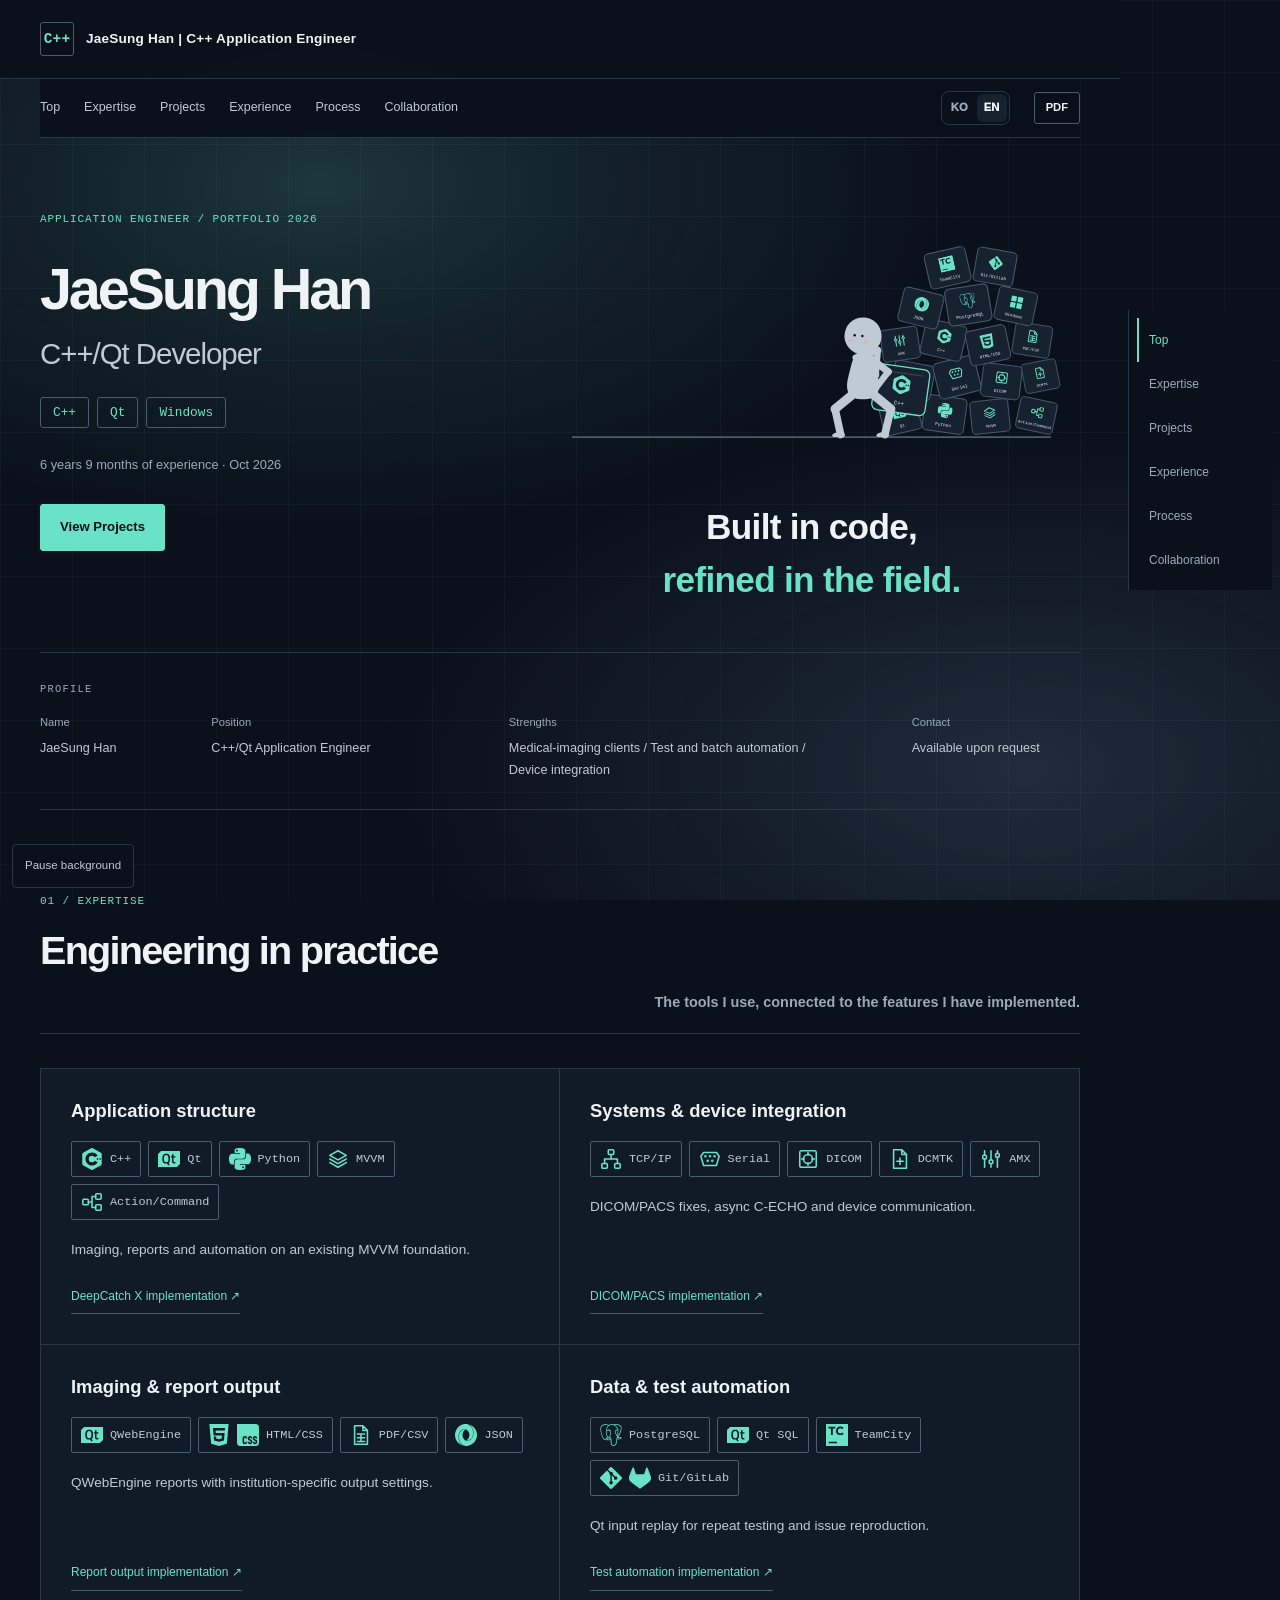
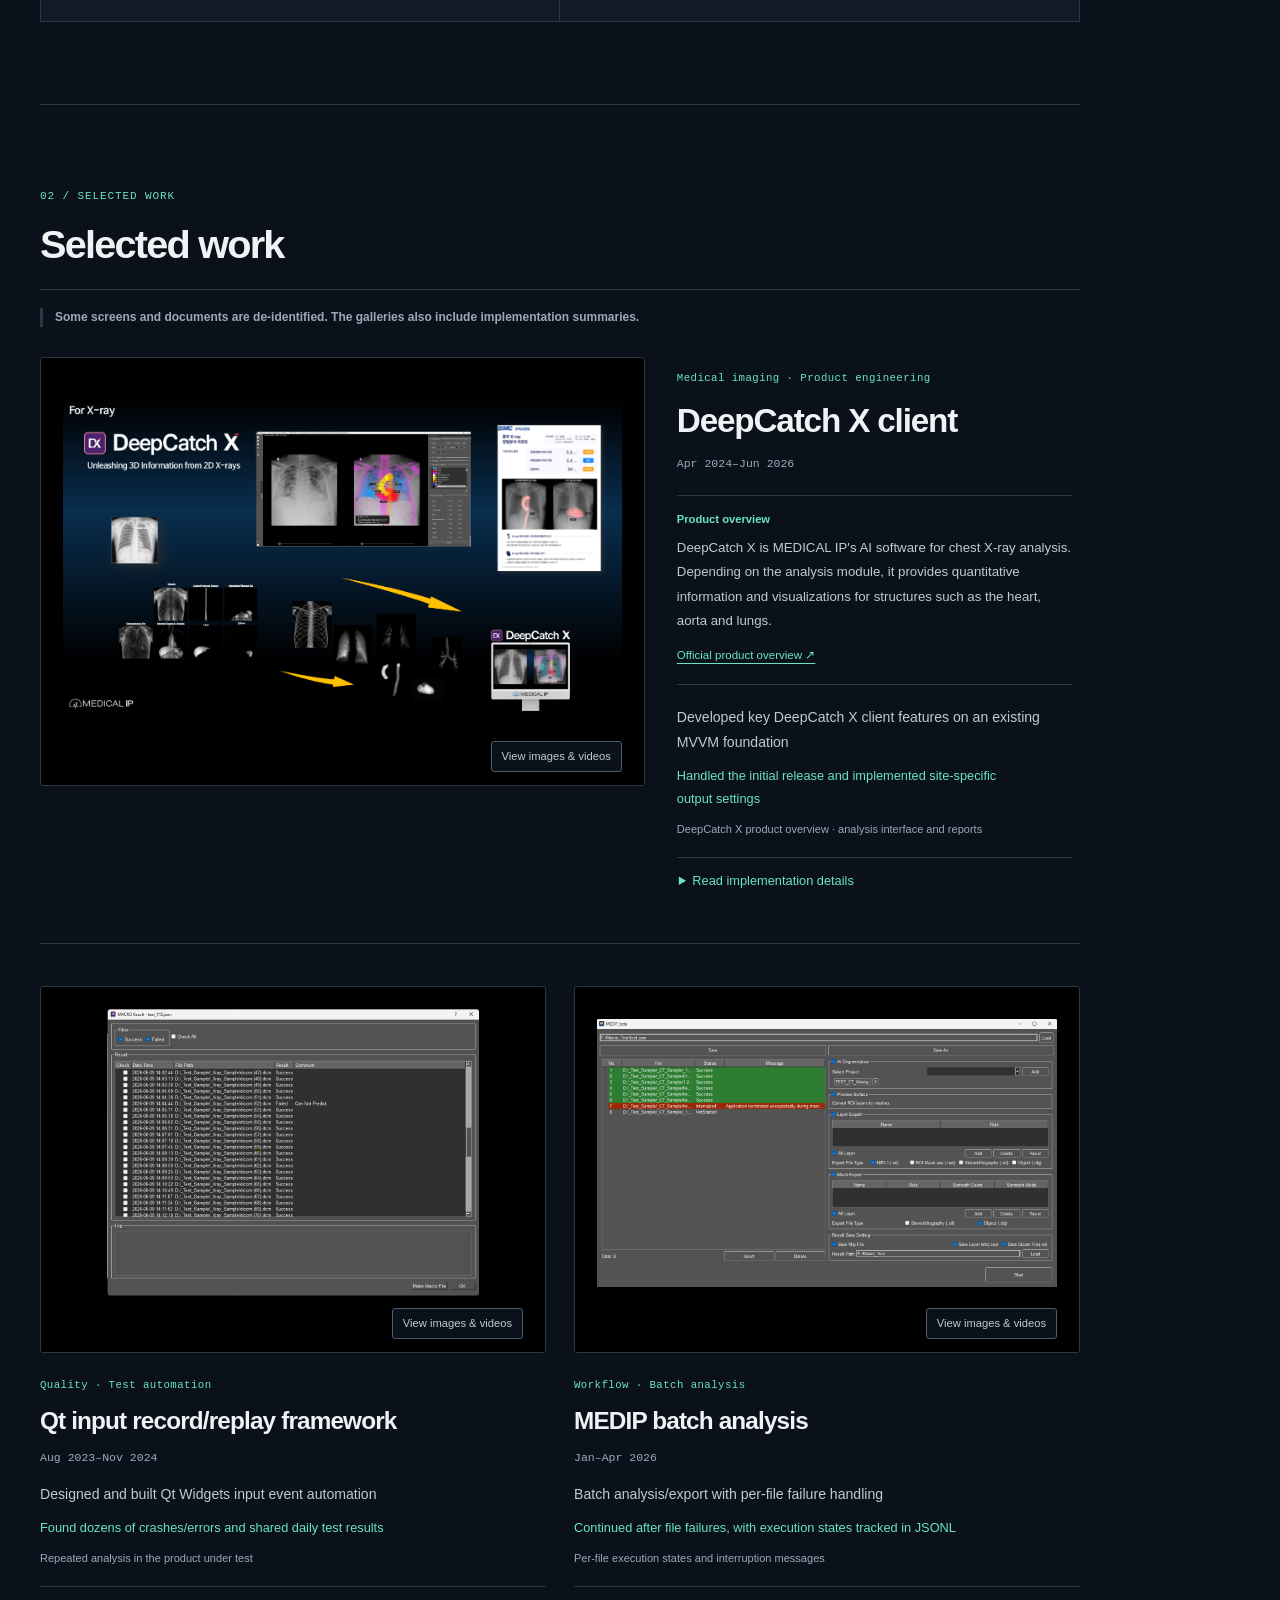
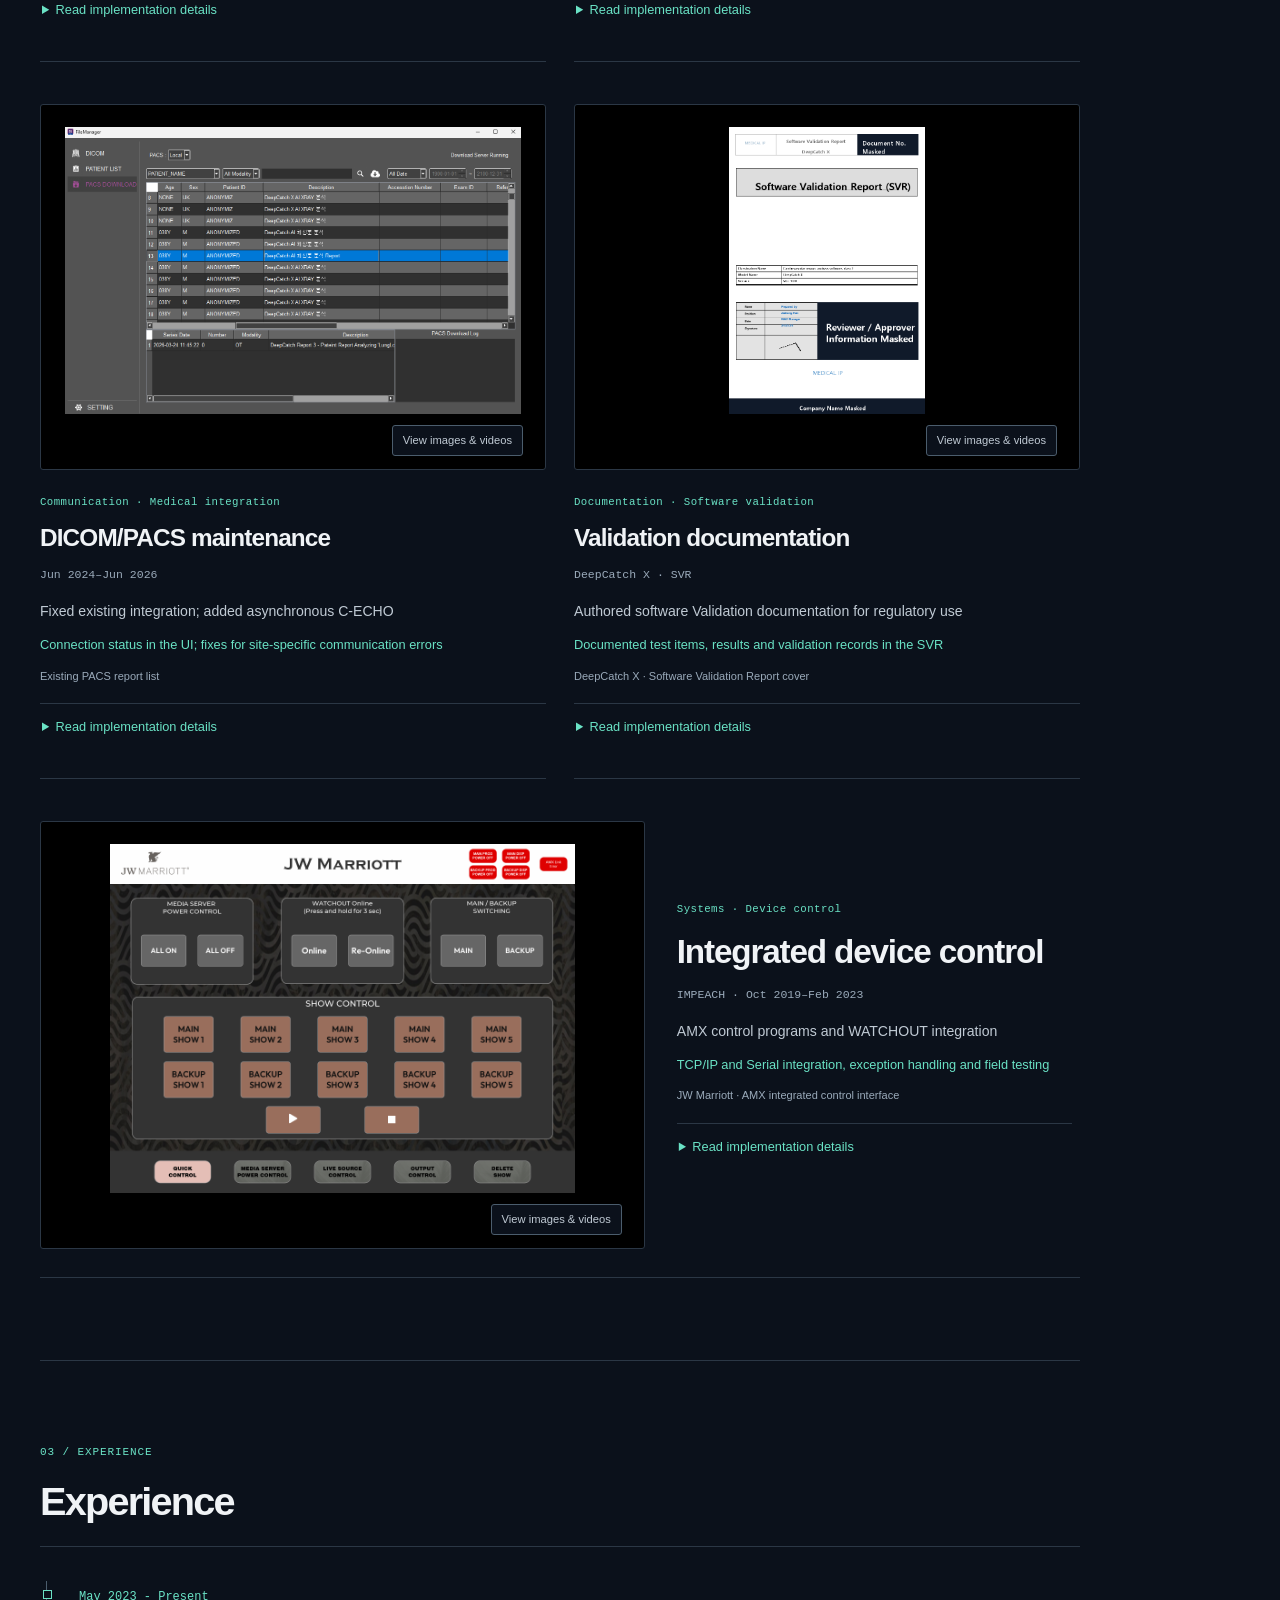
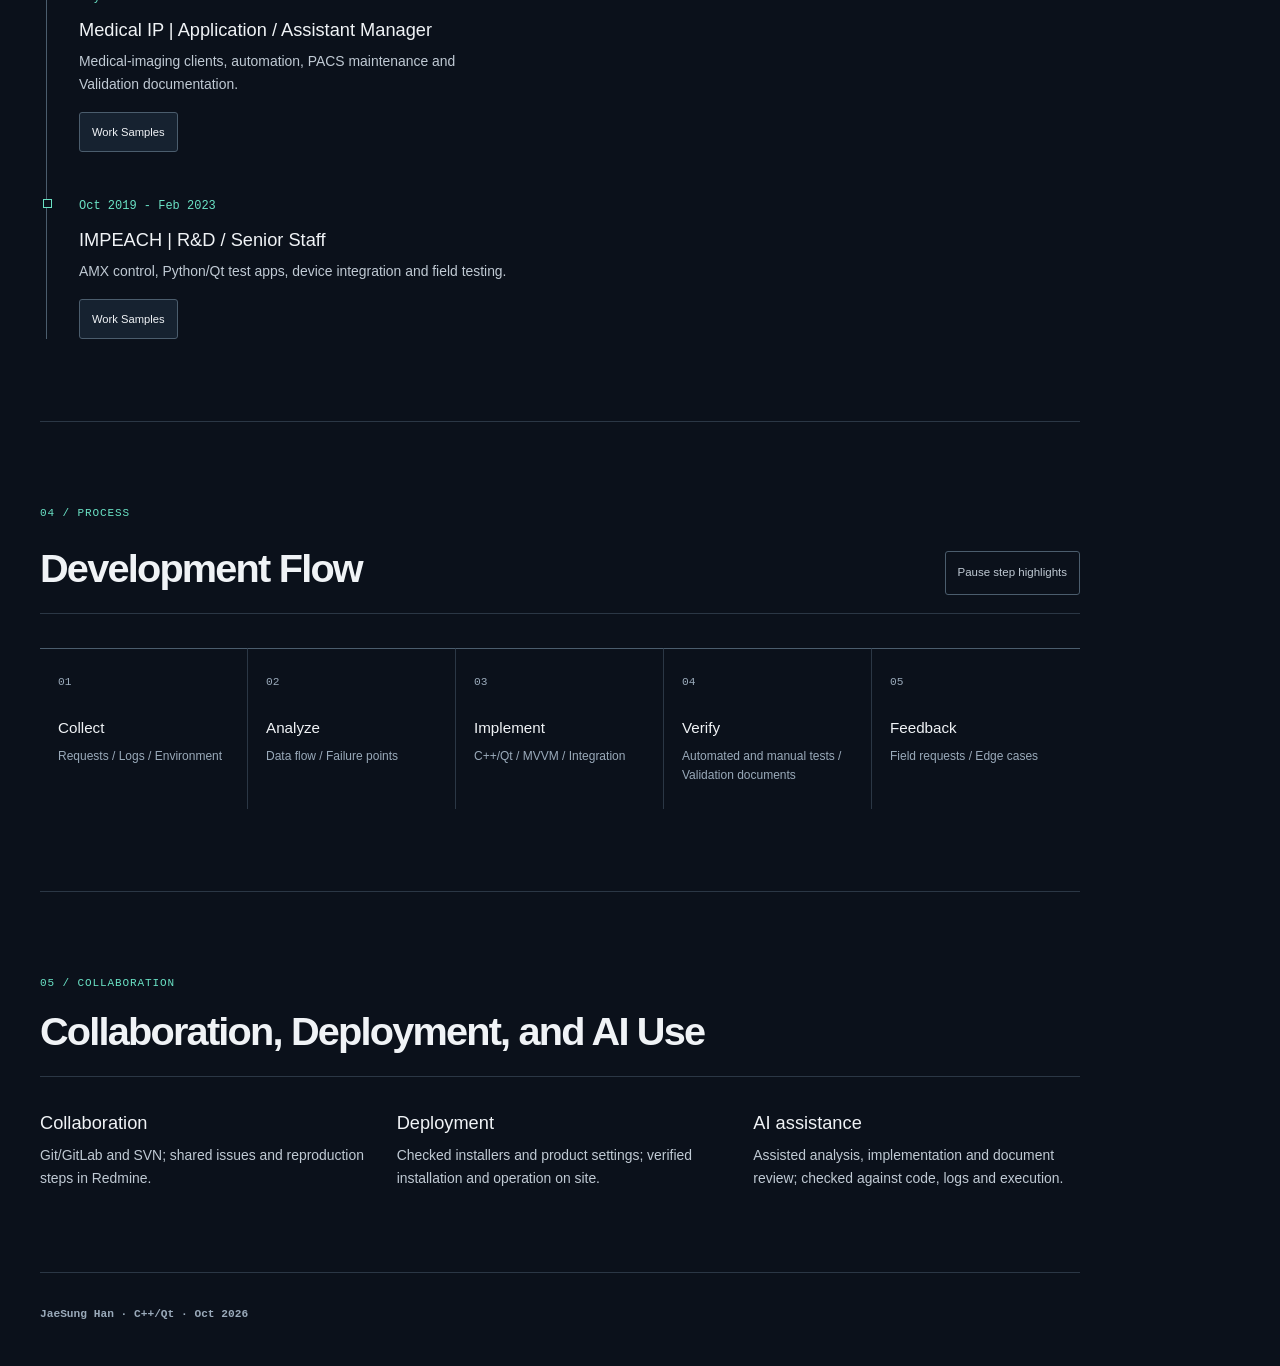
==== commit dad52222: "Add section navigation, ambient background and timed tech throws" ====
--- a/portfolio/index.html
+++ b/portfolio/index.html
@@ -1507,6 +1507,8 @@
       .lightbox-copy { padding: 16px 20px; }
     }
     @media print {
+      .section-rail { display: none !important; }
+      .ambient-background, .ambient-toggle { display: none !important; }
       #print-portfolio .print-page { display: flow-root; height: 270mm; break-inside: avoid; }
       #print-portfolio .print-page.is-visual .print-figure img { height: 113mm; }
       #print-portfolio .print-page.is-visual .print-figure.is-document img { height: 155mm; background: white; }
@@ -1526,7 +1528,17 @@
   <script src="resource/intro.js"></script>
 </head>
 <body>
+  <div class="ambient-background" aria-hidden="true"><div class="ambient-light ambient-light-mint"></div><div class="ambient-light ambient-light-blue"></div></div>
+  <button class="ambient-toggle" type="button" hidden aria-pressed="false">배경 정지</button>
   <div class="site-shell">
+    <nav class="section-rail" aria-label="주요 섹션">
+      <a href="#top" class="is-current" aria-current="location">맨 위로</a>
+      <a href="#stack">기술 역량</a>
+      <a href="#work">작업 사례</a>
+      <a href="#experience">경력</a>
+      <a href="#flow">개발 흐름</a>
+      <a href="#collaboration">협업</a>
+    </nav>
     <div class="site-intro" hidden aria-hidden="true">
       <div class="intro-signature"><span class="intro-monogram">C++ / Qt</span><span class="intro-wordmark">PORTFOLIO</span><span class="intro-line"></span></div>
     </div>
@@ -3611,6 +3623,10 @@
       setText(".brand span:last-child", text.brand);
       setAttribute(".language-switch", "aria-label", text.languageLabel);
       setAttribute(".nav", "aria-label", text.navAria);
+      setAttribute(".section-rail", "aria-label", text.navAria);
+      document.querySelectorAll(".section-rail a").forEach((item, index) => {
+        item.textContent = text.nav[index];
+      });
       document.querySelectorAll(".nav a").forEach((item, index) => {
         item.textContent = text.nav[index];
       });
@@ -3750,6 +3766,7 @@
         }
       }
       if (window.renderPortfolioThrowCopy) window.renderPortfolioThrowCopy();
+      if (window.renderPortfolioAmbientCopy) window.renderPortfolioAmbientCopy();
     }
 
     function escapeXml(value) {
@@ -4187,5 +4204,7 @@
   <script src="resource/print-portfolio.js"></script>
   <script src="resource/flow.js"></script>
   <script src="resource/tech-throw.js" defer></script>
+  <script src="resource/section-rail.js" defer></script>
+  <script src="resource/ambient-background.js" defer></script>
 </body>
 </html>
--- a/portfolio/resource/dark-portfolio.css
+++ b/portfolio/resource/dark-portfolio.css
@@ -21,7 +21,49 @@
 }
 html { scroll-padding-top: 150px; }
 body { background: var(--bg); color: var(--ink); line-height: 1.7; }
+body { isolation: isolate; }
+.ambient-background { position: fixed; inset: 0; z-index: -1; overflow: hidden; pointer-events: none; background-image: linear-gradient(#a5cce90a 1px, transparent 1px), linear-gradient(90deg, #a5cce90a 1px, transparent 1px); background-size: 72px 72px; }
+.ambient-light { position: absolute; width: 110vw; height: 85vh; pointer-events: none; }
+.ambient-light-mint { left: -30vw; top: -22vh; background: radial-gradient(ellipse at center, #6ae2c52e 0%, #6ae2c514 30%, transparent 65%); }
+.ambient-light-blue { right: -35vw; bottom: -28vh; background: radial-gradient(ellipse at center, #91bfea29 0%, #91bfea12 32%, transparent 65%); }
+.ambient-toggle { position: fixed; z-index: 10; left: 12px; bottom: 12px; min-height: 44px; padding: 8px 12px; color: var(--ink-soft); background: var(--bg); border: 1px solid var(--line); border-radius: 4px; font-size: .72rem; }
+.ambient-toggle[hidden] { display: none; }
+.ambient-toggle:hover { color: var(--teal); }
+@media (prefers-reduced-motion: no-preference) and (min-width: 768px) and (forced-colors: none) {
+  .ambient-light-mint { animation: ambient-mint-drift 28s ease-in-out infinite alternate paused; }
+  .ambient-light-blue { animation: ambient-blue-drift 34s ease-in-out infinite alternate paused; }
+  .ambient-running .ambient-light { animation-play-state: running; }
+}
+@keyframes ambient-mint-drift { from { transform: translate(0, 0) rotate(-8deg); opacity: .8; } to { transform: translate(15vw, 18vh) rotate(8deg); opacity: 1; } }
+@keyframes ambient-blue-drift { from { transform: translate(0, 0) rotate(8deg); opacity: 1; } to { transform: translate(-18vw, -15vh) rotate(-8deg); opacity: .75; } }
+@media (max-width: 767px) {
+  .ambient-light-blue { display: none; }
+  .ambient-light-mint { opacity: .6; }
+  .ambient-toggle { display: none; }
+}
+@media (prefers-reduced-motion: reduce) {
+  .ambient-background .ambient-light { animation: none; }
+  .ambient-toggle { display: none; }
+}
+@media (forced-colors: active) {
+  .ambient-background, .ambient-toggle { display: none; }
+  .ambient-background .ambient-light { animation: none; }
+}
 .site-shell { overflow: clip; }
+.section-rail { display: none; }
+@media screen and (min-width: 1280px) {
+  .site-shell { padding-right: 160px; }
+  .section-rail { position: fixed; z-index: 18; top: 50%; right: 8px; transform: translateY(-50%); display: flex; flex-direction: column; width: 144px; padding: 8px; border-left: 1px solid var(--line); background: var(--bg); }
+  .section-rail a { display: flex; align-items: center; min-height: 44px; padding: 8px 10px; color: var(--muted); font-size: .75rem; line-height: 1.4; overflow-wrap: anywhere; border-left: 2px solid transparent; }
+  .section-rail a:hover, .section-rail a.is-current { color: var(--teal); border-left-color: var(--teal); }
+  .section-rail a:focus-visible { outline: 2px solid var(--teal); outline-offset: -2px; }
+}
+@media (forced-colors: active) {
+  .section-rail { background: Canvas; border-color: CanvasText; }
+  .section-rail a { color: CanvasText; }
+  .section-rail a.is-current { color: Highlight; border-left-color: Highlight; }
+  .section-rail a:focus-visible { outline-color: Highlight; }
+}
 button, a { -webkit-tap-highlight-color: transparent; }
 button { cursor: pointer; }
 a:focus-visible, button:focus-visible, select:focus-visible {
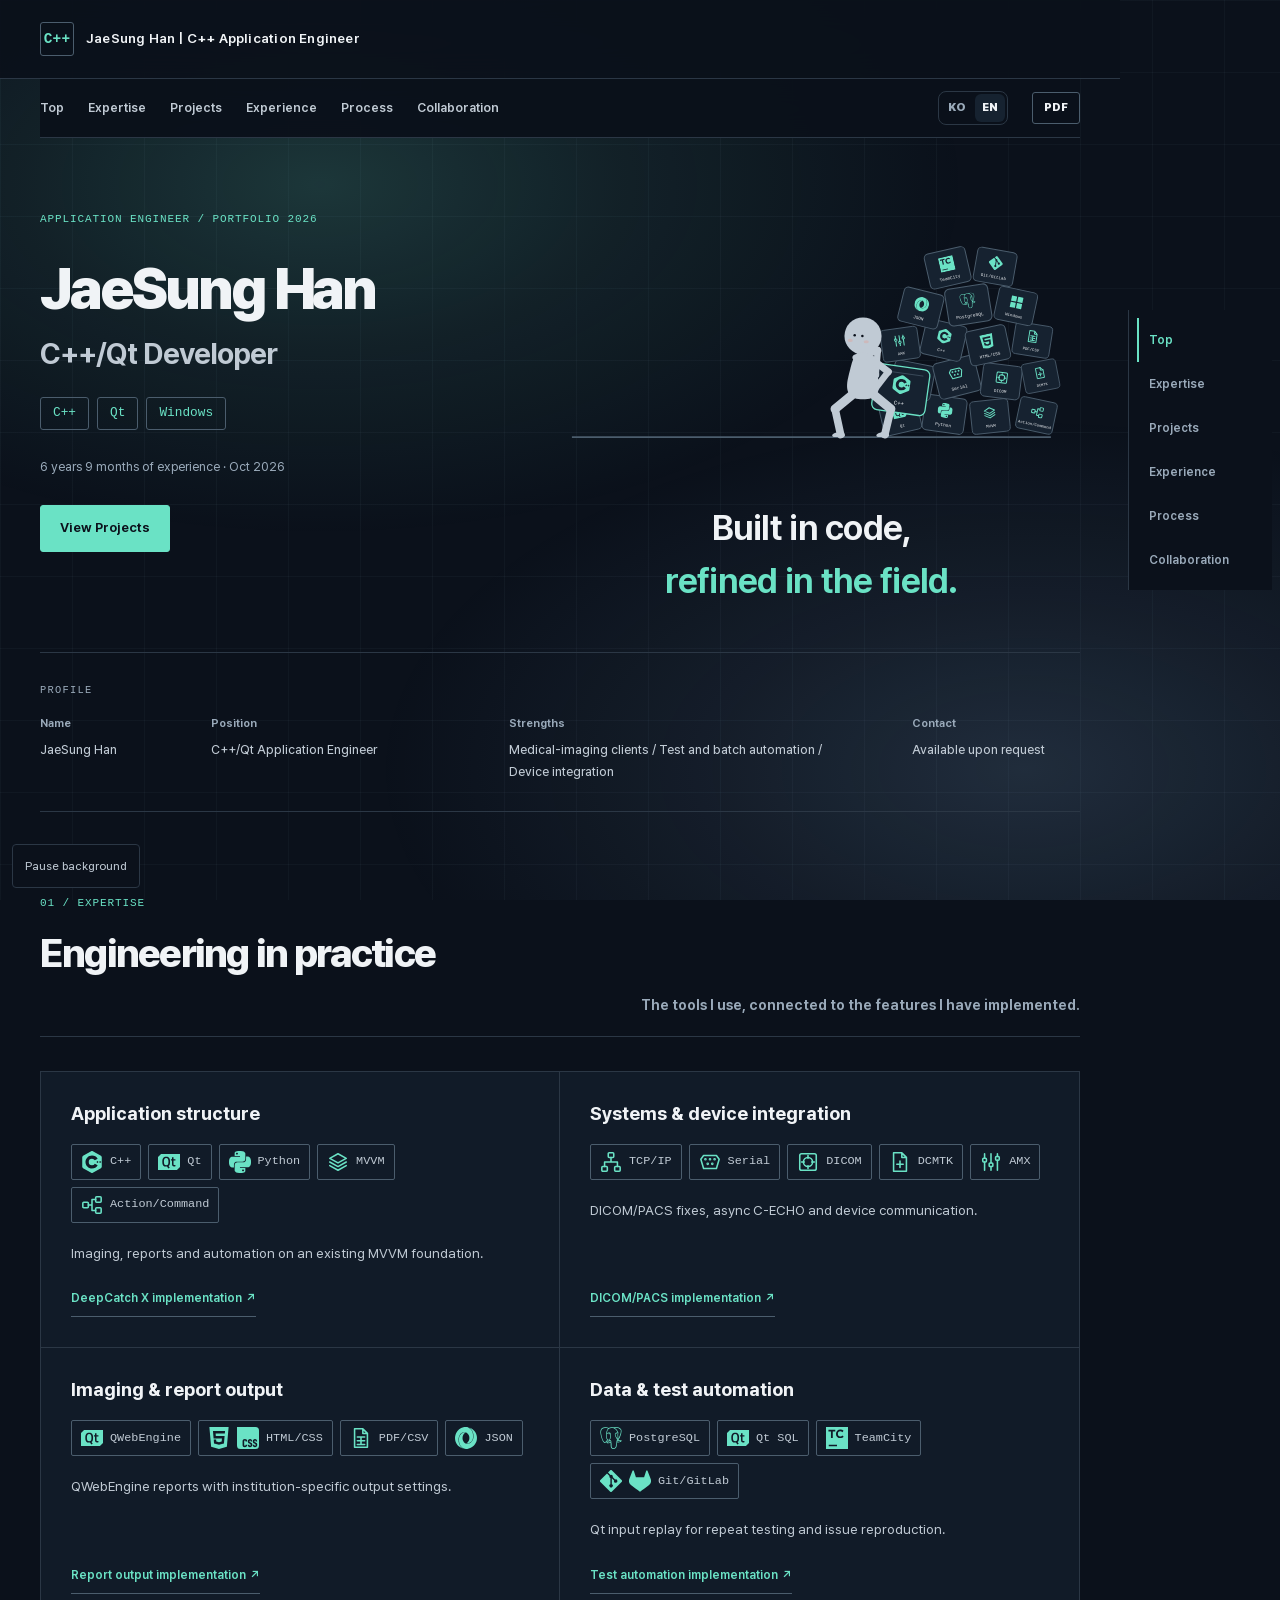
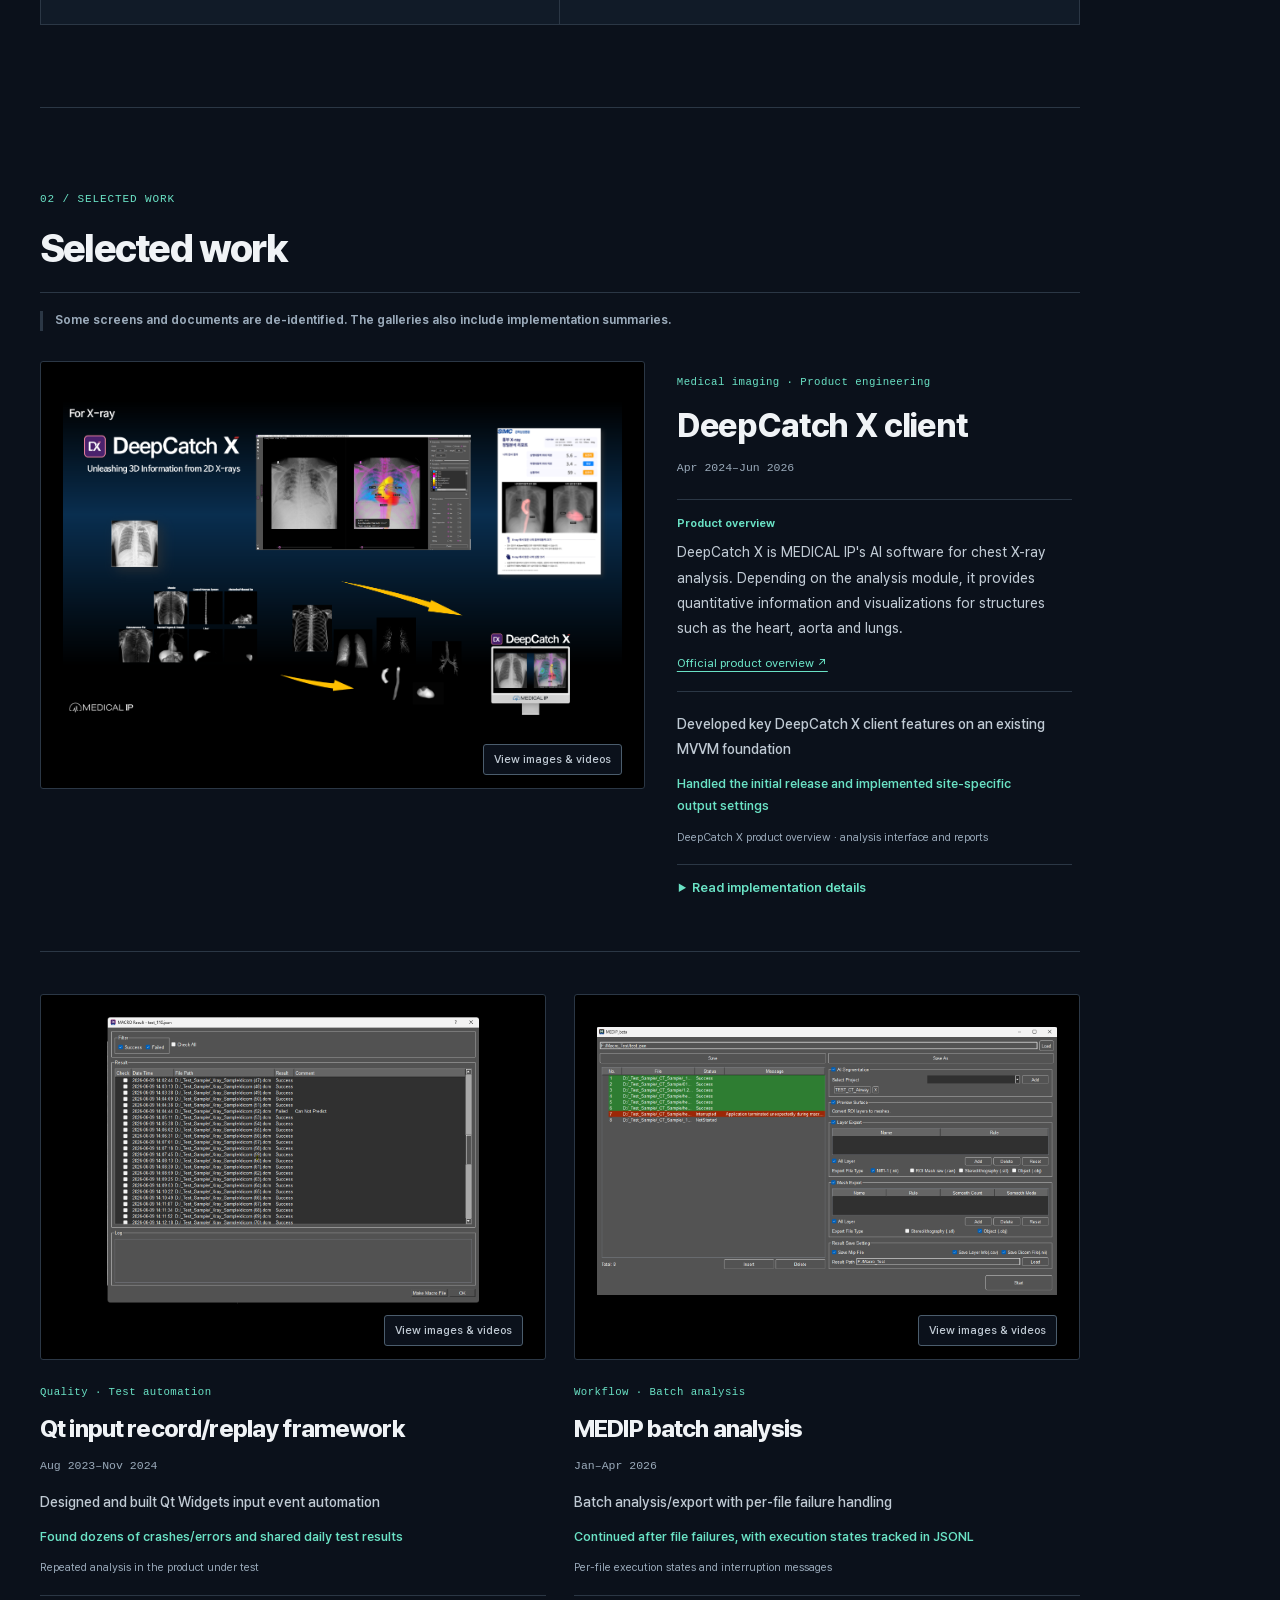
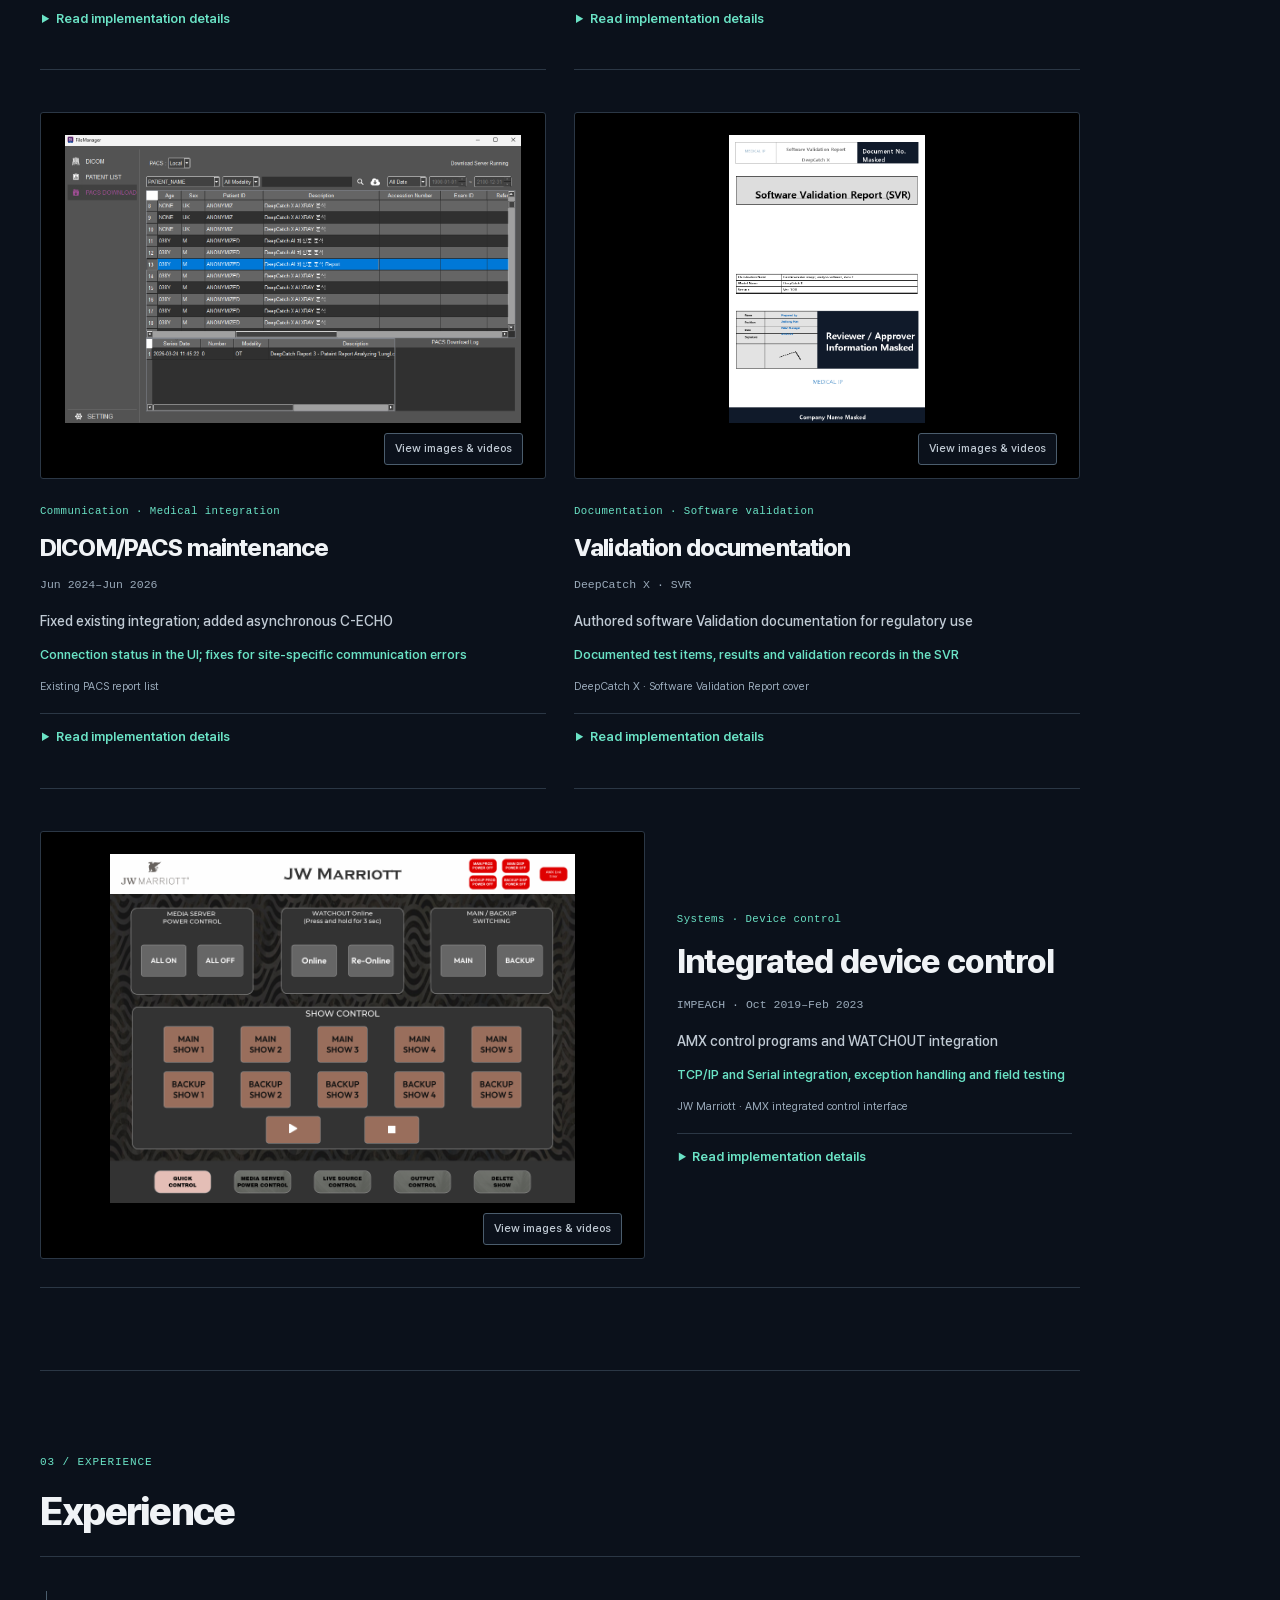
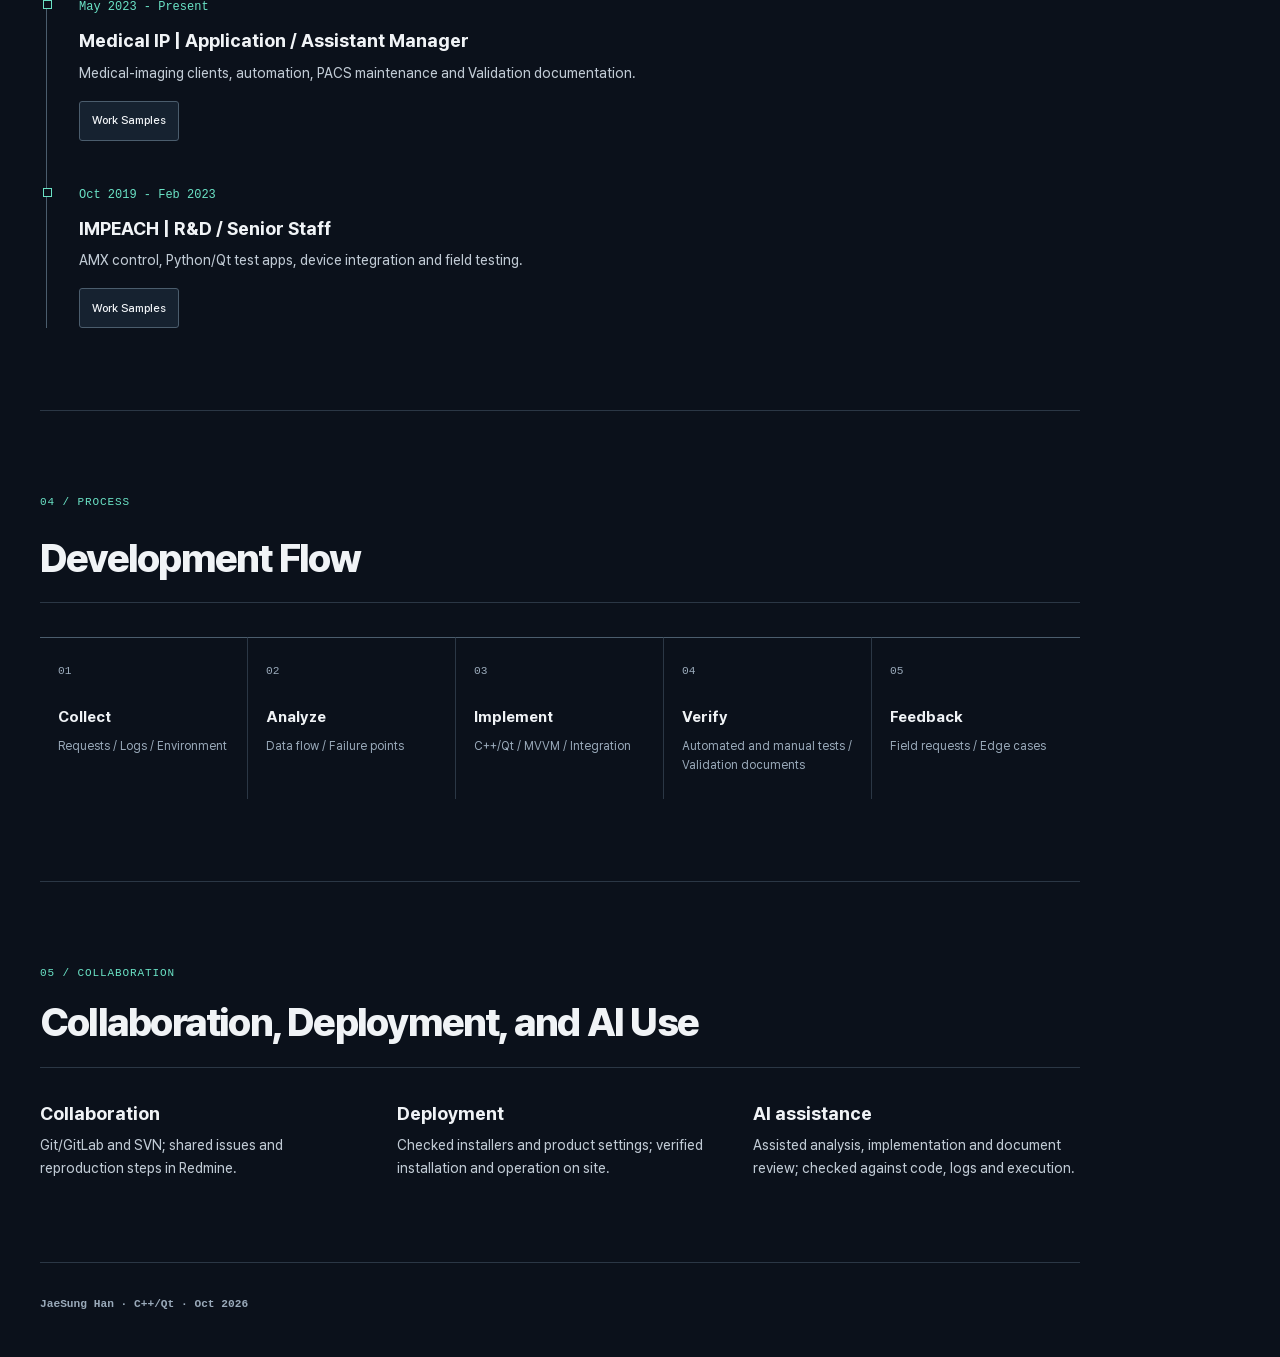
==== commit 6db9420a: "Refine portfolio typography and remove workflow pause control" ====
--- a/portfolio/index.html
+++ b/portfolio/index.html
@@ -1852,7 +1852,6 @@
             <div>
               <h2 id="flow-title"><span class="section-title-line">개발 흐름</span></h2>
             </div>
-            <button class="flow-toggle" type="button" aria-controls="development-flow" hidden>순환 강조 일시정지</button>
           </div>
           <div class="flow-grid" id="development-flow">
             <article class="flow-step">
--- a/portfolio/resource/dark-portfolio.css
+++ b/portfolio/resource/dark-portfolio.css
@@ -1,4 +1,11 @@
 /* Midnight / Engineering showcase. Loaded for screen only; print stays white. */
+@font-face {
+  font-family: 'Portfolio Pretendard';
+  src: url('fonts/PretendardVariable.woff2') format('woff2');
+  font-weight: 45 920;
+  font-style: normal;
+  font-display: swap;
+}
 :root {
   color-scheme: dark;
   --bg: #0b111b;
@@ -965,3 +972,26 @@
   html { scroll-behavior: auto; }
   *, *::before, *::after { animation: none; transition: none; }
 }
+
+/* Screen typography: stronger hierarchy without changing scene or layout geometry. */
+body { font-family: 'Portfolio Pretendard', Pretendard, 'Noto Sans KR', 'Malgun Gothic', 'Segoe UI', sans-serif; font-weight: 430; line-height: 1.75; }
+button, input, select, textarea { font-family: inherit; }
+.hero-title, body[data-language="en"] .hero-title { font-weight: 880; }
+.hero-title span:nth-child(2), body[data-language="en"] .hero-title span:nth-child(2) { font-weight: 680; }
+.section-header h2 { font-weight: 800; }
+.project-card h3 { font-weight: 780; }
+.stack-group h3, .experience-card h3 { font-weight: 720; }
+.flow-step strong { font-weight: 700; }
+.project-design-notes h4, .project-implementation-heading, .project-design-qa dt, .project-implementation dt { font-weight: 680; }
+.hero-profile .profile-row dt, .product-intro .product-intro-label { font-weight: 650; }
+.project-card .project-role { font-weight: 500; }
+.project-card .project-result { font-weight: 550; }
+.project-design-qa dd, .project-implementation dd, .product-intro .product-intro-body { font-size: .88rem; font-weight: 430; line-height: 1.8; }
+.experience-card p { font-weight: 430; }
+.nav a, .section-rail a, .project-disclosure summary, .stack-evidence { font-weight: 600; }
+.hero-profile .profile-row dd { font-weight: 450; }
+/* Keep the compact single-line practice summaries at their established size. */
+.stack-practice { font-weight: 400; }
+@media (max-width: 600px) {
+  .project-design-qa dd, .project-implementation dd, .product-intro .product-intro-body { font-size: .84rem; }
+}
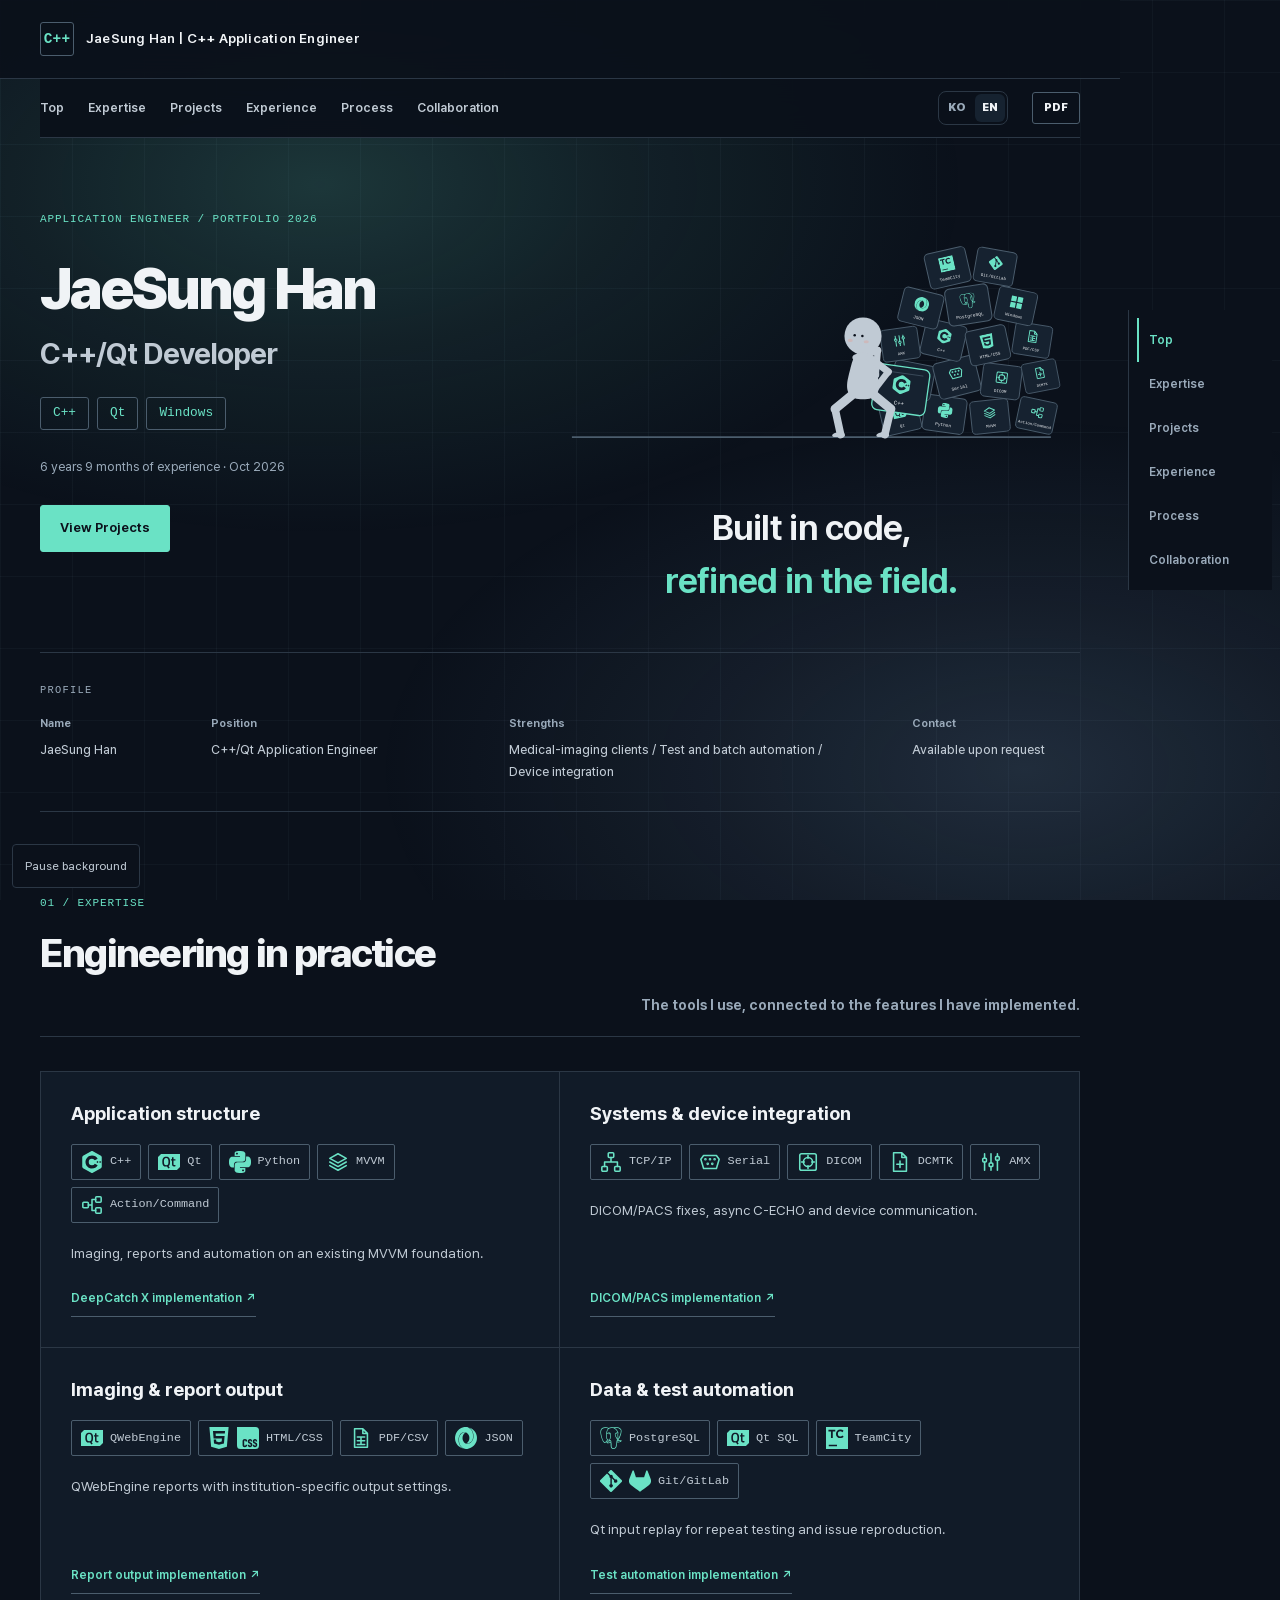
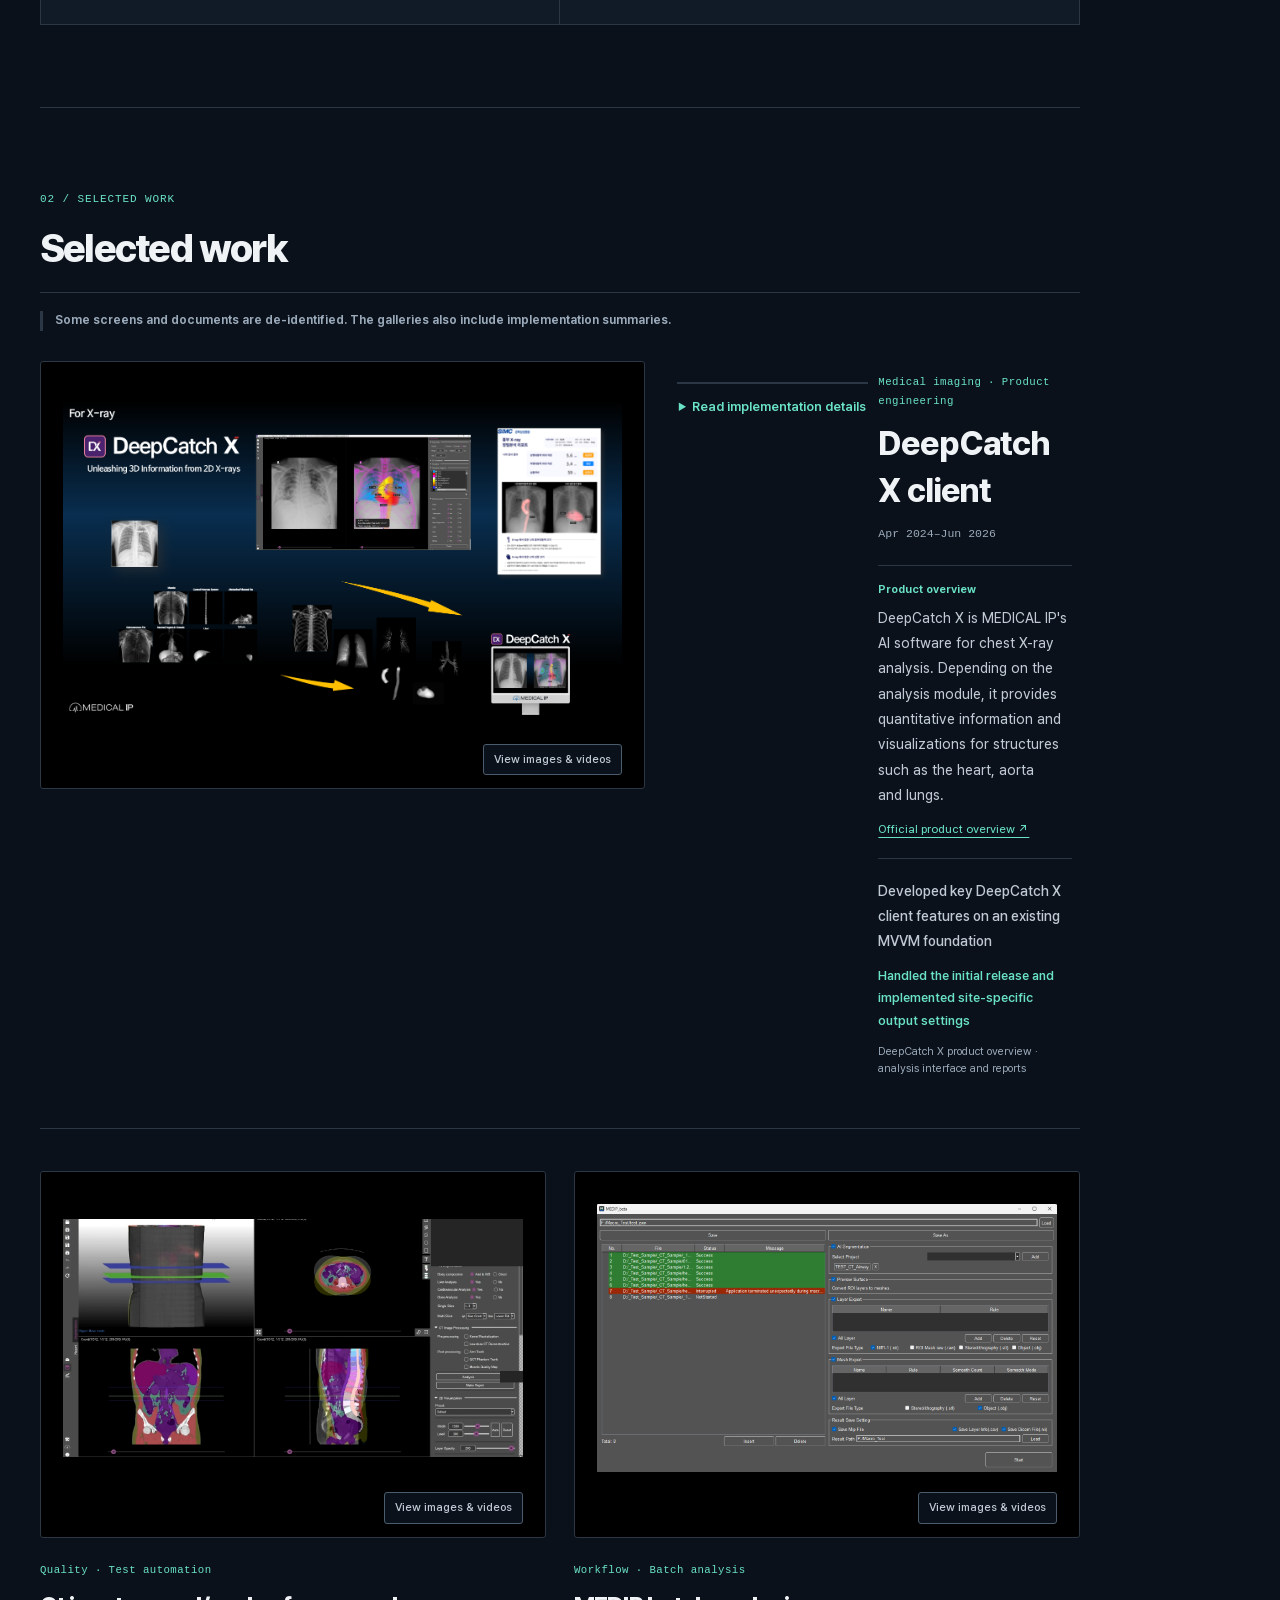
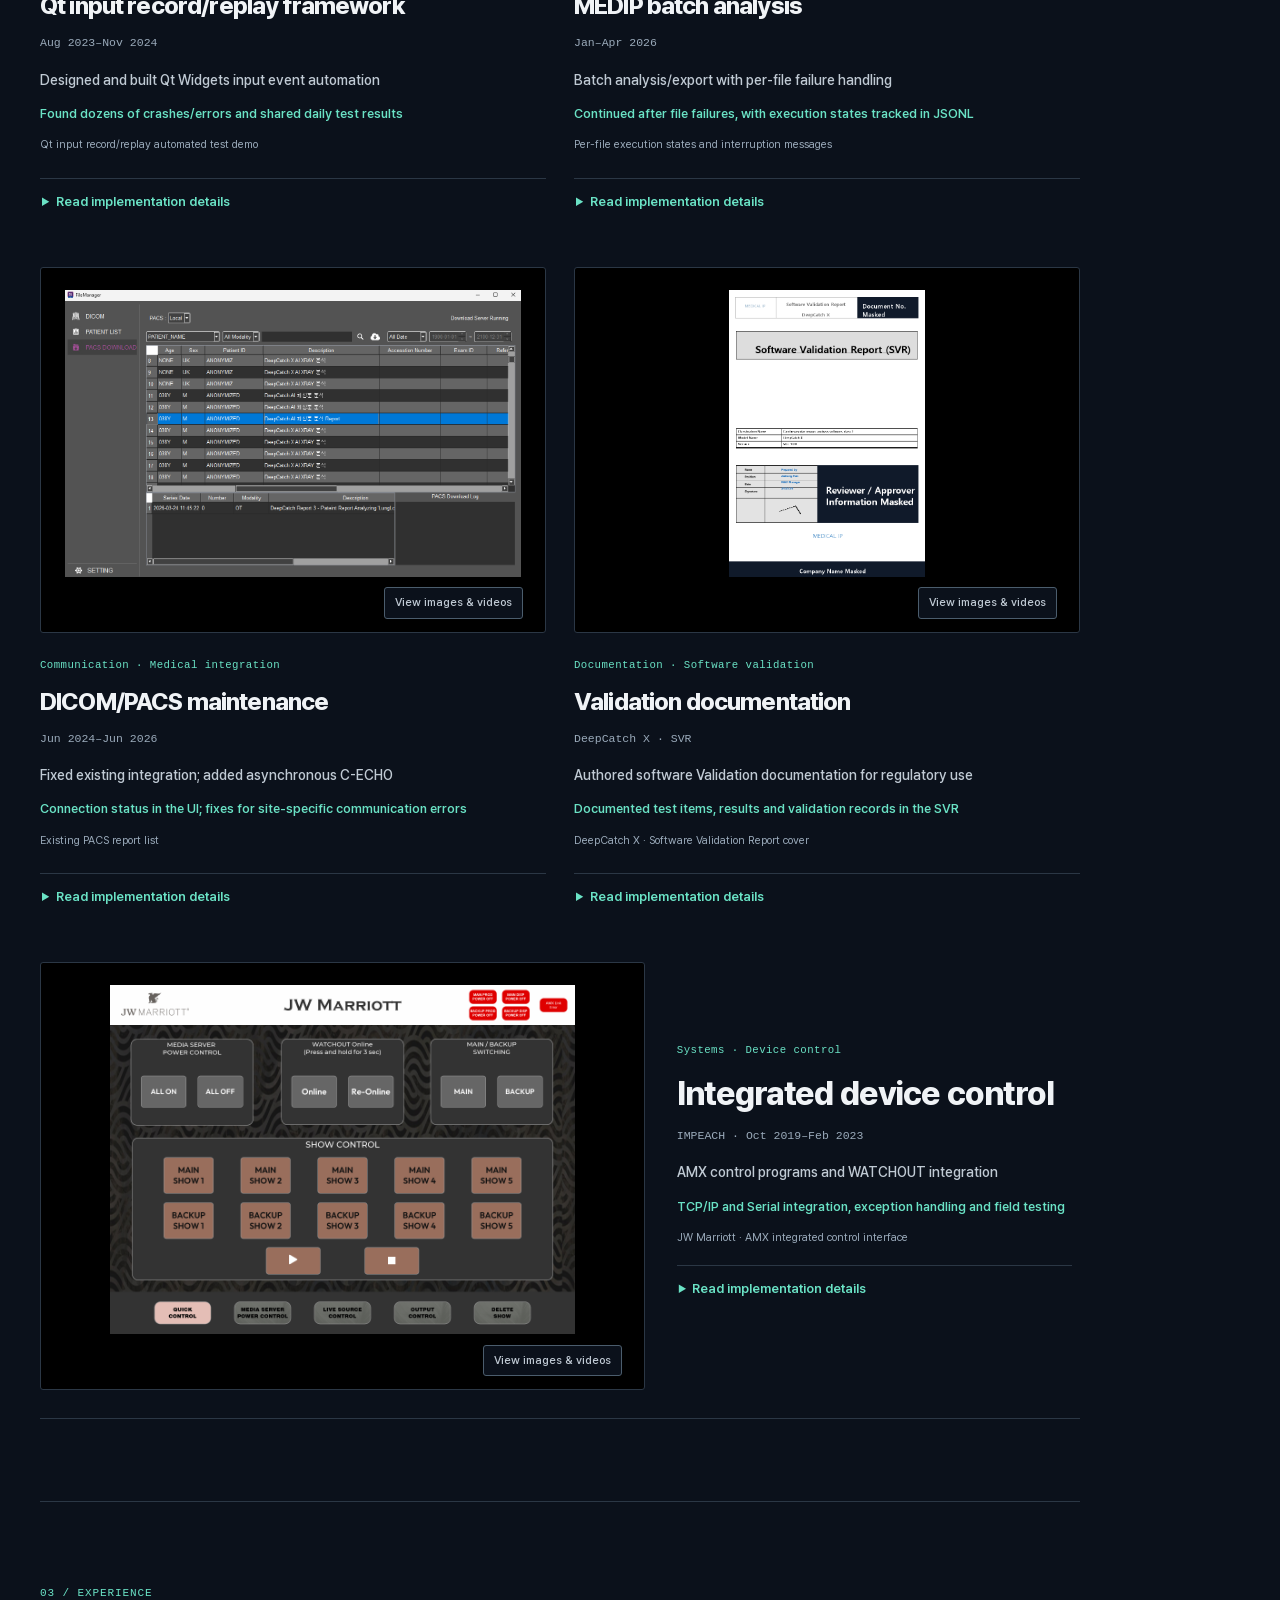
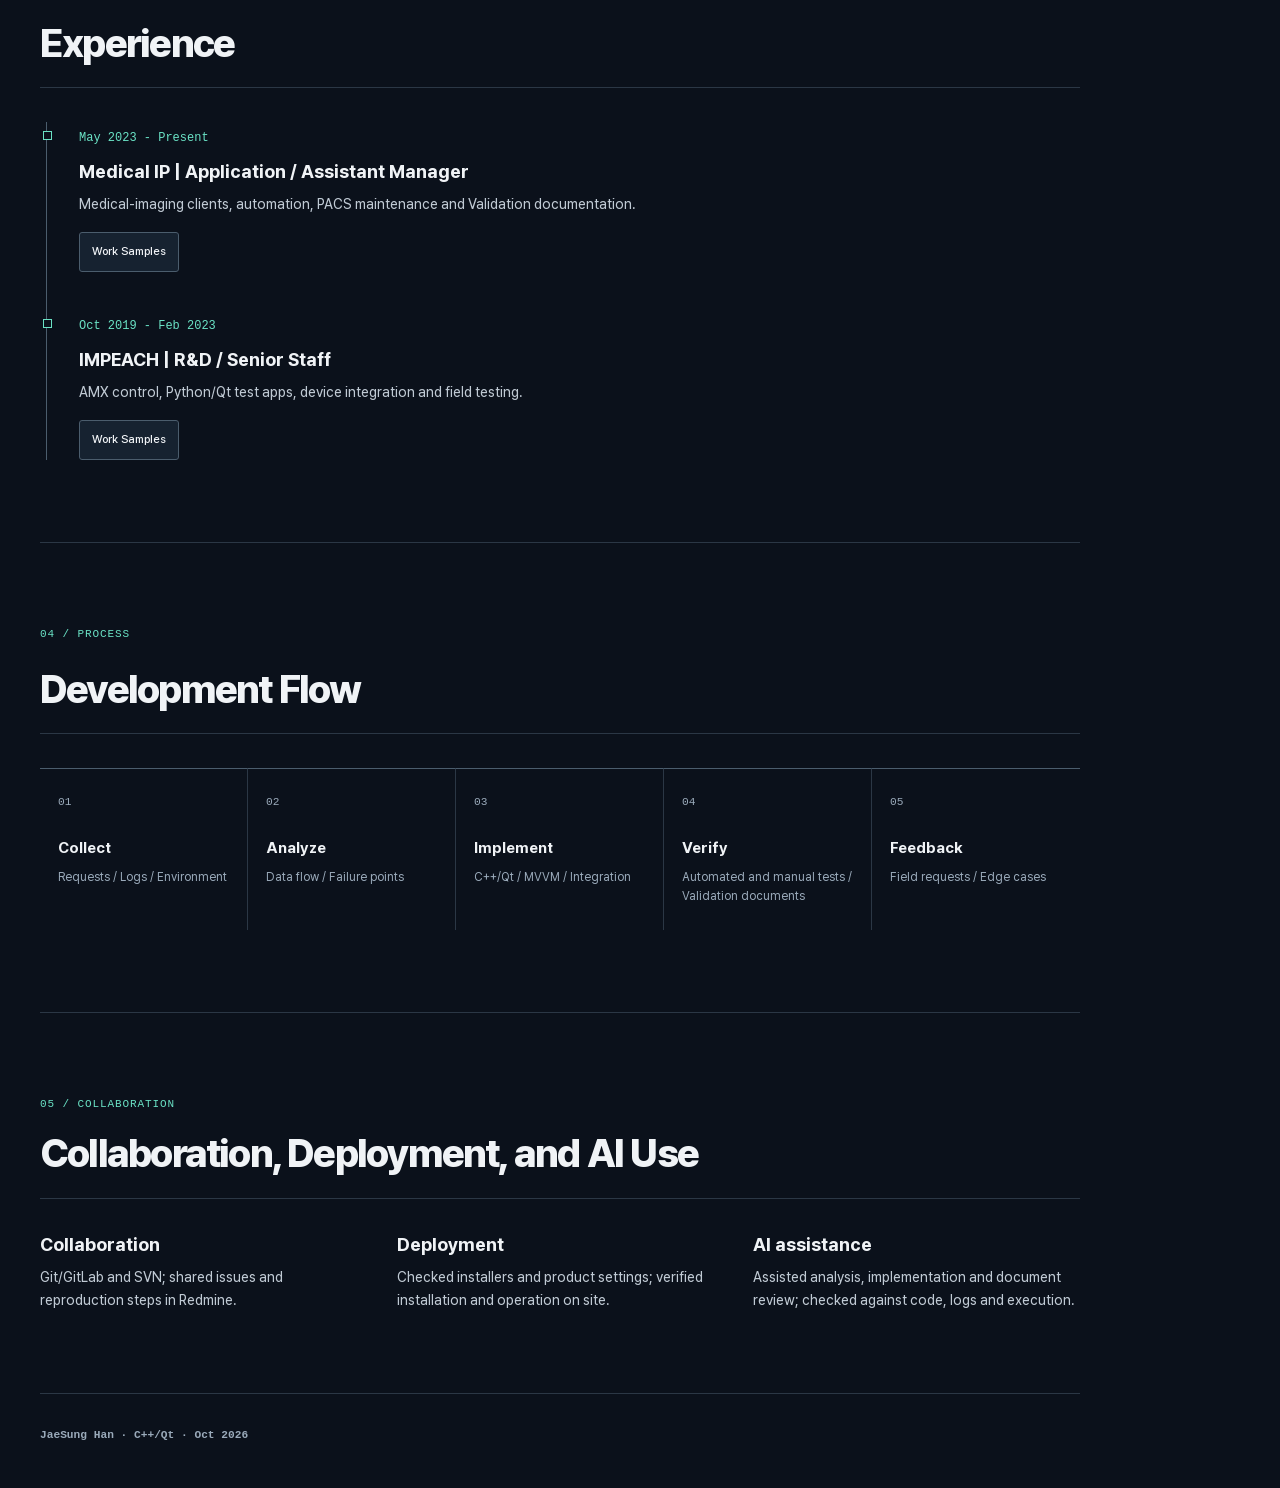
==== commit 7bb88b1a: "Refine project details and supporting media layouts" ====
--- a/portfolio/index.html
+++ b/portfolio/index.html
@@ -1509,6 +1509,9 @@
     @media print {
       .section-rail { display: none !important; }
       .ambient-background, .ambient-toggle { display: none !important; }
+      .deepcatch-implementation-media { display: none !important; }
+      .paired-project-media { display: none !important; }
+      .paired-project-infrastructure { display: none !important; }
       #print-portfolio .print-page { display: flow-root; height: 270mm; break-inside: avoid; }
       #print-portfolio .print-page.is-visual .print-figure img { height: 113mm; }
       #print-portfolio .print-page.is-visual .print-figure.is-document img { height: 155mm; background: white; }
@@ -1743,7 +1746,7 @@
 
             <article class="project-card">
               <div class="project-media">
-                <img loading="lazy" decoding="async" src="resource/01/03_반복_분석_결과표시.png" alt="테스트 대상 제품의 반복 분석 결과 화면">
+                <img loading="lazy" decoding="async" src="resource/05/qt-input-record-replay-demo-poster.png" alt="Qt 입력 기록·재생 자동 테스트 실행 예시">
                 <button type="button" class="project-preview-trigger project-media-trigger" data-project="autotest" aria-label="Qt 입력 기록·재생 프레임워크 · 화면·영상 보기">화면·영상 보기</button>
               </div>
               <div class="project-body">
@@ -1752,8 +1755,8 @@
                 <span class="project-period">2023.08–2024.11</span>
                 <p class="project-role">Qt Widgets 입력 이벤트 자동화 구조 설계·개발</p>
                 <p class="project-result">수십 건의 크래시·기능 오류 발견 · 일일 결과 공유</p>
-                <p class="project-caption">테스트 대상 제품의 반복 분석 결과 화면</p>
-                <details class="project-disclosure"><summary><span class="project-disclosure-label"><span class="project-disclosure-text">구현 내용 보기</span><span class="project-disclosure-shine" aria-hidden="true" hidden>구현 내용 보기</span></span></summary><section class="project-design-notes" aria-labelledby="design-notes-autotest"><h4 id="design-notes-autotest">구조와 구현 이유</h4><dl class="project-design-qa"><div><dt>왜 입력을 기록하고 재생했나?</dt><dd>수동 조작만으로는 오류가 발생한 동작 순서를 다시 맞추기 어렵습니다. 입력을 시나리오로 저장해 같은 절차를 반복하고 이슈 재현에 사용했습니다.</dd></div><div><dt>왜 고정 시간 대기보다 작업 상태를 확인했나?</dt><dd>AI 분석 시간은 데이터에 따라 달라집니다. 정해진 시간만 기다리는 대신 작업 상태를 확인하며 진행하고, 진행 단계와 실패 위치를 로그로 남겨 문제가 발생한 동작을 찾도록 했습니다.</dd></div></dl></section><h4 class="project-implementation-heading">구현 내용</h4><dl class="project-implementation"><div><dt>구조 설계·개발</dt><dd>Qt Widgets 기반 사용자 입력 이벤트 기록·재생 구조를 설계·개발했습니다. 수동 UI 조작을 저장한 시나리오로 반복 실행하는 프레임워크와 로그 분석 기능을 처음부터 구현했습니다.</dd></div><div><dt>입력 수집·재생</dt><dd>Qt 객체 식별 정보, 이벤트 유형, 마우스 좌표와 키 입력을 수집·저장했습니다. 버튼·콤보박스·슬라이더·트리·테이블 등의 조작과 키보드·단축키 입력을 재현하도록 구성했습니다.</dd></div><div><dt>반복 실행 제어</dt><dd>QThread를 이용한 반복 실행 흐름에 팝업 처리와 장시간 작업 완료 대기를 연결했습니다. 단계별 진행 상태와 실패 위치를 기록해 중단 지점과 로그를 함께 확인하도록 구현했습니다.</dd></div><div><dt>검증·결과 공유</dt><dd>장시간 반복 시험으로 수십 건의 크래시·기능 오류를 발견했습니다. TeamCity 정기 실행과 결과 메일을 연결해 테스트 결과·오류 위치를 일일 공유했습니다.</dd></div><div><dt>기존 CI/CD 참여 범위</dt><dd>UI 기록·재생과 로그 분석은 신규 구현했습니다. 기존 설치 파일 생성·자동 설치 단계는 이슈 수정과 마이그레이션 참여 범위입니다.</dd></div><div><dt>화면 자료</dt><dd>대표 이미지는 테스트 대상 DeepCatch X의 반복 분석 결과 화면입니다. 갤러리의 결과 메일과 구현 요약에서 자동 테스트·로그 분석 작업을 확인할 수 있습니다.</dd></div></dl></details>
+                <p class="project-caption">Qt 입력 기록·재생 자동 테스트 실행 예시</p>
+                <details class="project-disclosure"><summary><span class="project-disclosure-label"><span class="project-disclosure-text">구현 내용 보기</span><span class="project-disclosure-shine" aria-hidden="true" hidden>구현 내용 보기</span></span></summary><section class="project-design-notes" aria-labelledby="design-notes-autotest"><h4 id="design-notes-autotest">구조와 구현 이유</h4><dl class="project-design-qa"><div><dt>왜 입력을 기록하고 재생했나?</dt><dd>수동 조작만으로는 오류가 발생한 동작 순서를 다시 맞추기 어렵습니다. 입력을 시나리오로 저장해 같은 절차를 반복하고 이슈 재현에 사용했습니다.</dd></div><div><dt>왜 고정 시간 대기보다 작업 상태를 확인했나?</dt><dd>AI 분석 시간은 데이터에 따라 달라집니다. 정해진 시간만 기다리는 대신 작업 상태를 확인하며 진행하고, 진행 단계와 실패 위치를 로그로 남겨 문제가 발생한 동작을 찾도록 했습니다.</dd></div></dl></section><h4 class="project-implementation-heading">구현 내용</h4><dl class="project-implementation"><div><dt>구조 설계·개발</dt><dd>Qt Widgets 기반 사용자 입력 이벤트 기록·재생 구조를 설계·개발했습니다. 수동 UI 조작을 저장한 시나리오로 반복 실행하는 프레임워크와 로그 분석 기능을 처음부터 구현했습니다.</dd></div><div><dt>입력 수집·재생</dt><dd>Qt 객체 식별 정보, 이벤트 유형, 마우스 좌표와 키 입력을 수집·저장했습니다. 버튼·콤보박스·슬라이더·트리·테이블 등의 조작과 키보드·단축키 입력을 재현하도록 구성했습니다.</dd></div><div><dt>반복 실행 제어</dt><dd>QThread를 이용한 반복 실행 흐름에 팝업 처리와 장시간 작업 완료 대기를 연결했습니다. 단계별 진행 상태와 실패 위치를 기록해 중단 지점과 로그를 함께 확인하도록 구현했습니다.</dd></div><div><dt>검증·결과 공유</dt><dd>장시간 반복 시험으로 수십 건의 크래시·기능 오류를 발견했습니다. TeamCity 정기 실행과 결과 메일을 연결해 테스트 결과·오류 위치를 일일 공유했습니다.</dd></div><div><dt>기존 CI/CD 참여 범위</dt><dd>UI 기록·재생과 로그 분석은 신규 구현했습니다. 기존 설치 파일 생성·자동 설치 단계는 이슈 수정과 마이그레이션 참여 범위입니다.</dd></div><div><dt>화면 자료</dt><dd>갤러리의 실행 영상, 결과 메일과 구현 요약에서 자동 테스트·로그 분석 작업을 확인할 수 있습니다.</dd></div></dl></details>
               </div>
             </article>
 
@@ -1939,12 +1942,8 @@
     "meta": "2023.08–2024.11",
     "accent": "#e7b84e",
     "mediaFolder": "resource/05",
-    "previewImage": "resource/01/03_반복_분석_결과표시.png",
+    "previewImage": "resource/05/qt-input-record-replay-demo-poster.png",
     "mediaFiles": [
-      {
-        "src": "resource/01/03_반복_분석_결과표시.png",
-        "title": "테스트 대상 제품의 반복 분석 결과 화면"
-      },
       {
         "src": "resource/05/qt-input-record-replay-demo.webm",
         "poster": "resource/05/qt-input-record-replay-demo-poster.png",
@@ -1977,7 +1976,7 @@
       ],
       [
         "화면 자료",
-        "대표 이미지는 테스트 대상 DeepCatch X의 반복 분석 결과 화면입니다. 갤러리의 결과 메일과 구현 요약에서 자동 테스트·로그 분석 작업을 확인할 수 있습니다."
+        "갤러리의 실행 영상, 결과 메일과 구현 요약에서 자동 테스트·로그 분석 작업을 확인할 수 있습니다."
       ]
     ],
     "labels": [
@@ -2029,15 +2028,15 @@
       },
       {
         "src": "resource/products/deepcatch-cardiovascular-report.png",
-        "title": "심장·대동맥 보고서 예시"
+        "title": "심장·대동맥 리포트 예시"
       },
       {
         "src": "resource/products/deepcatch-health-age-report.png",
-        "title": "심폐 건강나이 보고서 예시"
+        "title": "심폐 건강나이 리포트 예시"
       },
       {
         "src": "resource/products/deepcatch-ct-followup-report.png",
-        "title": "CT 제품군 체성분 추적 보고서 예시"
+        "title": "CT 제품군 체성분 추적 리포트 예시"
       },
       {
         "src": "resource/products/deepcatch-screening-site.png",
@@ -2311,12 +2310,8 @@
     "meta": "Aug 2023–Nov 2024",
     "accent": "#e7b84e",
     "mediaFolder": "resource/05",
-    "previewImage": "resource/01/03_반복_분석_결과표시.png",
+    "previewImage": "resource/05/qt-input-record-replay-demo-poster.png",
     "mediaFiles": [
-      {
-        "src": "resource/01/03_반복_분석_결과표시.png",
-        "title": "Repeated analysis results in the product under test"
-      },
       {
         "src": "resource/05/qt-input-record-replay-demo.webm",
         "poster": "resource/05/qt-input-record-replay-demo-poster.png",
@@ -2349,7 +2344,7 @@
       ],
       [
         "Materials",
-        "The cover shows repeated analysis in DeepCatch X, the product under test. The gallery includes result emails and an implementation summary of the automation and log analysis work."
+        "The gallery includes an execution video, result emails and an implementation summary of the automation and log analysis work."
       ]
     ],
     "labels": [
@@ -2747,8 +2742,8 @@
           "id": "autotest",
           "title": "Qt 입력 기록·재생 프레임워크",
           "role": "Qt Widgets 입력 이벤트 자동화 구조 설계·개발",
-          "cardBody": "테스트 대상 제품의 반복 분석 결과 화면",
-          "alt": "테스트 대상 제품의 반복 분석 결과 화면",
+          "cardBody": "Qt 입력 기록·재생 자동 테스트 실행 예시",
+          "alt": "Qt 입력 기록·재생 자동 테스트 실행 예시",
           "outcome": "수십 건의 크래시·기능 오류 발견 · 일일 결과 공유"
         },
         {
@@ -2986,8 +2981,8 @@
           "id": "autotest",
           "title": "Qt input record/replay framework",
           "role": "Designed and built Qt Widgets input event automation",
-          "cardBody": "Repeated analysis in the product under test",
-          "alt": "Repeated analysis in the product under test",
+          "cardBody": "Qt input record/replay automated test demo",
+          "alt": "Qt input record/replay automated test demo",
           "outcome": "Found dozens of crashes/errors and shared daily test results"
         },
         {
@@ -3470,6 +3465,302 @@
       }
     }
 
+    const deepcatchImplementationStates = new WeakMap();
+    const deepcatchImplementationMedia = [[2], [3, 6], [5, 8, 9, 10], [12]];
+    const deepcatchMediaDimensions = [[1329, 743], [1909, 1001], [1903, 990], [1907, 997], [1084, 836], [590, 224], [1170, 739], [2400, 1998], [952, 1356], [746, 1058], [1354, 1941], [1846, 950], [1664, 903]];
+
+    function renderDeepcatchImplementation(card, rows, language) {
+      const disclosure = card.querySelector(".project-disclosure");
+      if (!disclosure) return;
+      let state = deepcatchImplementationStates.get(card);
+      if (!state) {
+        card.classList.add("project-deepcatch");
+        const body = card.querySelector(".project-body");
+        const summary = document.createElement("div");
+        summary.className = "project-summary";
+        Array.from(body.children).filter(child => child !== disclosure).forEach(child => summary.append(child));
+        body.insertBefore(summary, disclosure);
+        const expanded = document.createElement("div");
+        expanded.className = "deepcatch-expanded-content";
+        Array.from(disclosure.children).filter(child => child.tagName !== "SUMMARY").forEach(child => expanded.append(child));
+        disclosure.append(expanded);
+        const implementation = disclosure.querySelector(".project-implementation");
+        const originalRows = Array.from(implementation.children);
+        const firstDescription = originalRows[0].querySelector("dd");
+        const firstBody = document.createElement("p");
+        const secondTitle = document.createElement("h5");
+        const secondBody = document.createElement("p");
+        secondTitle.className = "deepcatch-implementation-subheading";
+        firstDescription.replaceChildren(firstBody, secondTitle, secondBody);
+        const copy = originalRows.map(row => [row.querySelector("dt"), row.querySelector("dd")]);
+        copy[0][1] = firstBody;
+        copy[1] = [secondTitle, secondBody];
+        implementation.removeChild(originalRows[1]);
+        const validationBody = document.createElement("p");
+        validationBody.className = "deepcatch-validation-copy";
+        copy[3][1].replaceChildren();
+        const settingsBody = document.createElement("p");
+        copy[3][1].append(settingsBody, validationBody);
+        const operationBody = copy[4][1];
+        copy[3][1] = settingsBody;
+        state = { rows: Array.from(implementation.children), copy, validationBody, operationBody, expanded, media: [] };
+        deepcatchImplementationStates.set(card, state);
+        disclosure.addEventListener("toggle", () => renderDeepcatchImplementation(card, projectPreviews.deepcatch.details, activeLanguage));
+      }
+      state.expanded.hidden = !disclosure.open;
+      state.copy.slice(0, 4).forEach(([title, body], index) => {
+        title.textContent = rows[index][0];
+        body.textContent = rows[index][1];
+      });
+      state.copy[3][0].textContent = language === "en" ? "Institution-specific settings, validation and initial deployment" : "기관별 설정 반영 및 검증·최초 배포";
+      state.validationBody.textContent = rows[4][1];
+      state.copy[4][0].textContent = language === "en" ? "Product operation and post-release support" : "제품 운영 및 사후 대응";
+      state.operationBody.textContent = language === "en" ? "Supported EMR integration and automation system setup tailored to each site's environment. The aim is to improve usability by reflecting requests and issues identified during on-site use. Ongoing feature improvements and updates are intended to help sites use the product in ways that fit their environments. Usage figures are company-wide product totals." : "각 현장 환경에 맞춘 EMR 연동과 자동화 시스템 구축을 지원했습니다. 현장 사용 중 확인되는 요청과 이슈를 반영해 사용 편의를 높이는 데 중점을 둡니다. 필요한 기능을 꾸준히 보완하고 업데이트해 현장 환경에 맞는 제품 활용을 돕고자 합니다. 사용량은 제품 전체에 대한 회사 집계입니다.";
+      if (!disclosure.open && !state.media.length) return;
+      const project = (language === "en" ? projectPreviewsEn : projectPreviewsKo).deepcatch;
+      const candidates = getMediaCandidates(project);
+      deepcatchImplementationMedia.forEach((indices, rowIndex) => {
+        let group = state.media[rowIndex];
+        if (!group) {
+          const container = document.createElement("dd");
+          container.className = "deepcatch-implementation-media";
+          state.rows[rowIndex].append(container);
+          group = { container, items: [] };
+          state.media[rowIndex] = group;
+        }
+        group.container.hidden = !disclosure.open;
+        indices.forEach(index => {
+        const media = candidates[index];
+        if (!media || media.type !== "image") return;
+        let item = group.items.find(entry => entry.index === index);
+        if (!item) {
+          const button = document.createElement("button");
+          button.type = "button";
+          button.className = "deepcatch-implementation-image";
+          const image = document.createElement("img");
+          image.loading = "lazy";
+          image.decoding = "async";
+          if (deepcatchMediaDimensions[index]) {
+            [image.width, image.height] = deepcatchMediaDimensions[index];
+          }
+          image.src = media.src;
+          const caption = document.createElement("span");
+          caption.className = "deepcatch-implementation-caption";
+          button.append(image, caption);
+          button.addEventListener("click", () => openLightbox("deepcatch", button, index));
+          if (rowIndex === 2 && index >= 8 && index <= 10) {
+            if (!group.carousel) {
+              const carousel = document.createElement("div");
+              carousel.id = "deepcatch-report-carousel";
+              carousel.className = "deepcatch-report-carousel";
+              carousel.setAttribute("role", "region");
+              carousel.setAttribute("aria-roledescription", "carousel");
+              const stage = document.createElement("div");
+              stage.className = "deepcatch-report-stage";
+              const controls = document.createElement("div");
+              controls.className = "deepcatch-report-controls";
+              [["prev", "이전 리포트", "←"], ["toggle", "자동전환 일시정지", "Ⅱ"], ["next", "다음 리포트", "→"]].forEach(([action, label, symbol]) => {
+                const control = document.createElement("button");
+                control.type = "button";
+                control.setAttribute(`data-carousel-${action}`, "");
+                control.setAttribute("aria-label", label);
+                control.textContent = symbol;
+                if (action === "toggle") control.setAttribute("aria-pressed", "false");
+                controls.append(control);
+              });
+              const count = document.createElement("span");
+              count.setAttribute("data-carousel-count", "");
+              count.textContent = "1 / 3";
+              controls.append(count);
+              carousel.append(stage, controls);
+              group.container.append(carousel);
+              group.carousel = carousel;
+              group.stage = stage;
+            }
+            button.className += " deepcatch-report-slide";
+            button.setAttribute("data-media-index", String(index));
+            button.hidden = index !== 8;
+            group.stage.append(button);
+          } else group.container.append(button);
+          item = { index, button, image, caption };
+          group.items.push(item);
+        }
+        item.image.alt = media.title;
+        item.caption.textContent = media.title;
+        item.button.setAttribute("aria-label", media.title);
+        });
+        if (group.carousel) {
+          group.carousel.setAttribute("aria-label", language === "en" ? "Report examples" : "리포트 예시");
+          if (window.mountDeepcatchReportCarousel) window.mountDeepcatchReportCarousel(group.carousel);
+        }
+      });
+    }
+
+    const qtInfrastructureCopy = {
+      ko: {
+        title: "테스트 자동화 인프라",
+        intro: "UI AutoTest 설정과 로그를 재생해 장시간 반복 검증을 수행하고 실패 지점을 기록",
+        stages: [
+          ["테스트 설정 로드", ["반복 횟수와 시작 위치", "테스트/매크로 파일 경로"], ["재시작 기준 확보", "마지막 작업 번호 기록", "CrashTask로 실패 구간 추적"]],
+          ["UI 로그 재생", ["객체명과 이벤트 타입", "버튼/키보드/마우스 재현"]],
+          ["반복 실행 제어", ["세트 단위 반복 루프", "진행/성공/실패 상태 표시"], ["실행 중복 방지", "ThreadLock과 busy 상태 확인", "분석 완료 전 다음 입력 차단"]],
+          ["작업 완료 대기", ["Action, Progress 상태 확인", "작업 처리 후 다음 단계"], ["PACS 자동 분석 대기", "PACS 분석 실행 상태 감시", "완료 후 다음 UI 입력 진행"]],
+          ["결과 저장", ["TestCaseResult CSV", "Macro Success/Failed CSV"], ["운영 검증 결과화", "테스트 케이스별 결과 CSV", "반복 실패 항목 정리"]]
+        ],
+        pointTitle: "핵심 활용 포인트",
+        point: "수동 클릭 로그를 재사용 가능한 테스트 케이스로 만들고, 장시간 반복 실행에서 실패 위치와 결과 파일을 남겨 운영 이슈 재현 기준을 확보"
+      },
+      en: {
+        title: "Test automation infrastructure",
+        intro: "Replay UI AutoTest settings and logs for long-running repeated validation and record failure points",
+        stages: [
+          ["Load test settings", ["Repeat count and starting position", "Test/macro file paths"], ["Establish restart points", "Record the last task number", "Track failed segments with CrashTask"]],
+          ["Replay UI logs", ["Object names and event types", "Reproduce buttons, keyboard and mouse input"]],
+          ["Control repeated runs", ["Repeat loops by test set", "Show progress, success and failure states"], ["Prevent overlapping execution", "Check ThreadLock and busy state", "Block the next input until analysis completes"]],
+          ["Wait for completion", ["Check Action and Progress states", "Continue after task processing"], ["Wait for PACS analysis", "Monitor PACS analysis execution", "Continue UI input after completion"]],
+          ["Save results", ["TestCaseResult CSV", "Macro Success/Failed CSV"], ["Produce validation results", "CSV results per test case", "Organize recurring failures"]]
+        ],
+        pointTitle: "Key use",
+        point: "Turn manual click logs into reusable test cases and retain failure locations and result files from long-running repeated execution as a basis for reproducing operational issues"
+      }
+    };
+
+    function renderQtInfrastructure(entry, active, language) {
+      if (!entry.infrastructure && !active) return;
+      const copy = qtInfrastructureCopy[language === "en" ? "en" : "ko"];
+      if (!entry.infrastructure) {
+        const section = document.createElement("section");
+        section.className = "paired-project-infrastructure";
+        section.setAttribute("aria-labelledby", "qt-infrastructure-title");
+        const title = document.createElement("h4");
+        title.id = "qt-infrastructure-title";
+        const intro = document.createElement("p");
+        const steps = document.createElement("ol");
+        steps.className = "qt-infrastructure-steps";
+        const stageNodes = copy.stages.map(stage => {
+          const item = document.createElement("li");
+          const heading = document.createElement("h5");
+          const body = document.createElement("p");
+          item.append(heading, body);
+          let branch;
+          if (stage[2]) {
+            branch = document.createElement("div");
+            branch.className = "qt-infrastructure-branch";
+            branch.append(document.createElement("h6"), document.createElement("p"));
+            item.append(branch);
+          }
+          steps.append(item);
+          return { heading, body, branch };
+        });
+        const pointTitle = document.createElement("h5");
+        const point = document.createElement("p");
+        section.append(title, intro, steps, pointTitle, point);
+        entry.card.append(section);
+        entry.infrastructure = { section, title, intro, stageNodes, pointTitle, point };
+      }
+      const nodes = entry.infrastructure;
+      nodes.section.hidden = !active;
+      nodes.title.textContent = copy.title;
+      nodes.intro.textContent = copy.intro;
+      nodes.stageNodes.forEach((node, i) => {
+        const stage = copy.stages[i];
+        node.heading.textContent = stage[0];
+        node.body.textContent = stage[1].join(" · ");
+        if (node.branch) {
+          node.branch.children[0].textContent = stage[2][0];
+          node.branch.children[1].textContent = stage[2].slice(1).join(" · ");
+        }
+      });
+      nodes.pointTitle.textContent = copy.pointTitle;
+      nodes.point.textContent = copy.point;
+    }
+
+    const pairedProjectStates = new Map();
+
+    function renderPairedProjectMedia(language) {
+      [["autotest", "medipmacro"], ["pacs", "validation"]].forEach(ids => renderProjectMediaPair(ids, language));
+    }
+
+    function renderProjectMediaPair(ids, language) {
+      let state = pairedProjectStates.get(ids[0]);
+      if (!state) {
+        const entries = ids.map(id => {
+          const trigger = document.querySelector(`#work .project-preview-trigger[data-project="${id}"]`);
+          const card = trigger?.closest(".project-card");
+          return card ? { id, card, disclosure: card.querySelector(".project-disclosure"), items: [] } : null;
+        });
+        if (entries.some(entry => !entry?.disclosure)) return;
+        const wrapper = document.createElement("div");
+        wrapper.className = "paired-projects";
+        entries[0].card.parentNode.insertBefore(wrapper, entries[0].card);
+        state = { entries, intent: null, selected: null };
+        pairedProjectStates.set(ids[0], state);
+        entries.forEach((entry, index) => {
+          wrapper.append(entry.card);
+          entry.card.classList.add("paired-project-card", index === 0 ? "paired-project-left" : "paired-project-right");
+          const body = entry.card.querySelector(".project-body");
+          const summary = document.createElement("div");
+          summary.className = "paired-project-summary";
+          Array.from(body.children).filter(child => child !== entry.disclosure).forEach(child => summary.append(child));
+          body.insertBefore(summary, entry.disclosure);
+          const gallery = document.createElement("section");
+          gallery.className = "paired-project-media";
+          gallery.hidden = true;
+          gallery.setAttribute("aria-labelledby", `paired-media-${entry.id}`);
+          const heading = document.createElement("h4");
+          heading.id = `paired-media-${entry.id}`;
+          gallery.append(heading);
+          entry.card.append(gallery);
+          Object.assign(entry, { gallery, heading });
+          entry.disclosure.querySelector("summary").addEventListener("click", () => {
+            state.intent = entry.id;
+          });
+          entry.disclosure.addEventListener("toggle", () => renderPairedProjectMedia(activeLanguage));
+        });
+      }
+      const open = state.entries.filter(entry => entry.disclosure.open);
+      const selected = open.find(entry => entry.id === state.intent) || open[open.length - 1];
+      state.selected = selected?.id || null;
+      state.entries.forEach(entry => {
+        const active = entry === selected;
+        if (!active && entry.disclosure.open) entry.disclosure.open = false;
+        entry.gallery.hidden = !active;
+        const project = (language === "en" ? projectPreviewsEn : projectPreviewsKo)[entry.id];
+        entry.heading.textContent = project.title;
+        if (entry.id === "autotest") renderQtInfrastructure(entry, active, language);
+        if (!active && !entry.items.length) return;
+        getMediaCandidates(project).forEach((media, index) => {
+          if (entry.id === "autotest" && index === 2) return;
+          const src = media.type === "video" ? media.poster : media.src;
+          if (!src) return;
+          let item = entry.items.find(item => item.index === index);
+          if (!item) {
+            const button = document.createElement("button");
+            button.type = "button";
+            button.className = "paired-project-image";
+            const image = document.createElement("img");
+            image.loading = "lazy";
+            image.decoding = "async";
+            image.src = src;
+            const caption = document.createElement("span");
+            caption.className = "paired-project-caption";
+            button.append(image, caption);
+            button.addEventListener("click", () => openLightbox(entry.id, button, index));
+            entry.gallery.append(button);
+            item = { index, button, image, caption, src };
+            entry.items.push(item);
+          }
+          if (item.src !== src) {
+            item.image.src = src;
+            item.src = src;
+          }
+          item.image.alt = media.title;
+          item.caption.textContent = media.title;
+          item.button.setAttribute("aria-label", `${project.title} · ${media.title}`);
+        });
+      });
+    }
+
     function renderProjectDisclosure(card, rows, language) {
       const disclosure = card.querySelector(".project-disclosure");
       if (!disclosure) return;
@@ -3485,6 +3776,10 @@
         }
       } else {
         label.textContent = text;
+      }
+      if (card.querySelector('.project-preview-trigger[data-project="deepcatch"]')) {
+        renderDeepcatchImplementation(card, rows, language);
+        return;
       }
       disclosure.querySelector(".project-implementation").replaceChildren(...rows.map(([title, body]) => {
         const row = document.createElement("div");
@@ -3680,6 +3975,7 @@
 
 
       setText("#flow .section-label", text.flow.label);
+      renderPairedProjectMedia(lang);
       setText("#flow-title .section-title-line", text.flow.title);
       setText("#flow-title .section-title-note", text.flow.note);
       setText("#flow .section-header p", text.flow.body);
@@ -3766,6 +4062,7 @@
       }
       if (window.renderPortfolioThrowCopy) window.renderPortfolioThrowCopy();
       if (window.renderPortfolioAmbientCopy) window.renderPortfolioAmbientCopy();
+      if (window.renderDeepcatchReportCarouselCopy) window.renderDeepcatchReportCarouselCopy();
     }
 
     function escapeXml(value) {
@@ -3983,21 +4280,21 @@
       lightboxNext.disabled = currentMediaItems.length <= 1;
     }
 
-    function loadProjectMedia(project) {
+    function loadProjectMedia(project, mediaIndex = 0) {
       mediaRequestId += 1;
       const candidates = getMediaCandidates(project);
       currentMediaItems = candidates;
-      currentMediaIndex = 0;
+      currentMediaIndex = Number.isInteger(mediaIndex) ? Math.max(0, Math.min(mediaIndex, Math.max(0, candidates.length - 1))) : 0;
       renderCurrentMedia(project);
     }
 
-    function openLightbox(projectId, trigger) {
+    function openLightbox(projectId, trigger, mediaIndex = 0) {
       const project = projectPreviews[projectId];
       if (!project) return;
 
       lastFocusedTrigger = trigger;
       lightbox.classList.toggle("is-media-only", Boolean(project.mediaOnly));
-      loadProjectMedia(project);
+      loadProjectMedia(project, mediaIndex);
       renderLightboxCopy(project, projectId);
       lightbox.dataset.projectId = projectId;
       lightbox.setAttribute("aria-hidden", "false");
@@ -4205,5 +4502,6 @@
   <script src="resource/tech-throw.js" defer></script>
   <script src="resource/section-rail.js" defer></script>
   <script src="resource/ambient-background.js" defer></script>
+  <script src="resource/deepcatch-report-carousel.js" defer></script>
 </body>
 </html>
--- a/portfolio/resource/dark-portfolio.css
+++ b/portfolio/resource/dark-portfolio.css
@@ -715,6 +715,53 @@
 .stack-evidence { margin-top: auto; padding: 0 0 4px; min-height: 32px; border: 0; border-bottom: 1px solid var(--line-strong); border-radius: 0; color: var(--teal); background: none; }
 .section-notice { margin: -16px 0 30px; color: var(--muted); font-size: .75rem; }
 .project-list { grid-template-columns: repeat(2, minmax(0, 1fr)); gap: 42px 28px; }
+.paired-projects { grid-column: 1 / -1; display: grid; grid-template-columns: repeat(2, minmax(0, 1fr)); grid-template-rows: auto auto auto auto; gap: 0 28px; align-items: start; }
+.paired-projects .paired-project-card, .paired-projects .project-body { display: contents; }
+.paired-project-summary { display: grid; align-content: start; gap: 10px; min-width: 0; padding: 23px 0 16px; }
+.paired-projects .project-media { grid-row: 1; }
+.paired-project-summary { grid-row: 2; }
+.paired-projects .project-disclosure { grid-row: 3; }
+.paired-projects .project-disclosure[open] { grid-row: 3 / span 2; }
+.paired-project-left > .project-media, .paired-project-left .paired-project-summary, .paired-project-left .project-disclosure { grid-column: 1; }
+.paired-project-right > .project-media, .paired-project-right .paired-project-summary, .paired-project-right .project-disclosure { grid-column: 2; }
+.paired-project-media { grid-row: 4; min-width: 0; padding: 20px 0 28px; }
+.paired-project-left > .paired-project-media { grid-column: 2; }
+.paired-project-right > .paired-project-media { grid-column: 1; }
+.paired-project-media[hidden] { display: none; }
+.paired-project-infrastructure { grid-column: 1 / -1; grid-row: 5; min-width: 0; padding: 32px 0; border-top: 1px solid var(--line); }
+.paired-project-infrastructure[hidden] { display: none; }
+.paired-project-infrastructure > h4 { margin: 0 0 12px; color: var(--ink); font-size: clamp(1.4rem, 2.5vw, 2rem); font-weight: 800; }
+.paired-project-infrastructure > p { margin: 0 0 24px; color: var(--ink-soft); font-size: .9rem; line-height: 1.8; }
+.paired-project-infrastructure > h5 { margin: 28px 0 8px; color: var(--teal); font-size: 1rem; font-weight: 700; }
+.qt-infrastructure-steps { display: grid; grid-template-columns: repeat(5, minmax(0, 1fr)); gap: 20px; margin: 28px 0; padding: 0; list-style: none; counter-reset: infrastructure; }
+.qt-infrastructure-steps > li { position: relative; min-width: 0; padding: 18px 14px; border-top: 2px solid var(--teal); background: var(--surface); counter-increment: infrastructure; overflow-wrap: anywhere; }
+.qt-infrastructure-steps > li::before { content: "0" counter(infrastructure); color: var(--teal); font: .8rem Consolas, monospace; }
+.qt-infrastructure-steps > li:not(:last-child)::after { content: "→"; position: absolute; top: 54px; right: -17px; color: var(--teal); }
+.qt-infrastructure-steps h5 { margin: 14px 0 10px; color: var(--ink); font-size: 1rem; font-weight: 750; }
+.qt-infrastructure-steps p { margin: 0; color: var(--ink-soft); font-size: .85rem; line-height: 1.8; }
+.qt-infrastructure-branch { margin-top: 24px; padding-top: 16px; border-top: 1px solid var(--line-strong); }
+.qt-infrastructure-branch h6 { margin: 0 0 10px; color: var(--teal); font-size: .9rem; font-weight: 700; }
+@media (max-width: 1100px) {
+  .qt-infrastructure-steps { grid-template-columns: minmax(0, 1fr); gap: 26px; }
+  .qt-infrastructure-steps > li:not(:last-child)::after { content: "↓"; top: auto; right: auto; bottom: -26px; left: 20px; }
+}
+.paired-project-media h4 { margin: 8px 0 24px; color: var(--teal); font-size: clamp(1.15rem, 1.6vw, 1.35rem); font-weight: 780; line-height: 1.5; overflow-wrap: anywhere; }
+.paired-project-image { display: block; width: 100%; min-width: 0; margin: 0 0 20px; padding: 0; border: 1px solid var(--line); background: #000; color: var(--ink-soft); text-align: left; }
+.paired-project-image img { display: block; width: auto; max-width: 100%; height: auto; margin: 0 auto; object-fit: contain; background: #000; }
+.paired-project-caption { display: block; padding: 12px; background: var(--surface); font-size: .85rem; line-height: 1.75; overflow-wrap: anywhere; }
+.paired-project-image:focus-visible { outline: 2px solid var(--teal); outline-offset: 4px; }
+@media (max-width: 800px) {
+  .paired-projects { display: block; }
+  .paired-projects .paired-project-card { display: grid; grid-template-columns: minmax(0, 1fr); margin-bottom: 32px; }
+  .paired-projects .project-body { display: block; }
+  .paired-projects .paired-project-card > .project-media, .paired-projects .paired-project-card > .paired-project-media { grid-column: 1; grid-row: auto; }
+  .paired-projects .paired-project-infrastructure { grid-column: 1; grid-row: auto; }
+}
+@media (forced-colors: active) {
+  .paired-project-image { border-color: ButtonText; }
+  .paired-project-caption { background: Canvas; color: CanvasText; }
+  .qt-infrastructure-steps > li { background: Canvas; border-color: CanvasText; }
+}
 .project-card { grid-template-columns: minmax(0, 1fr); gap: 0; border: 0; border-bottom: 1px solid var(--line); border-radius: 0; background: none; overflow: hidden; }
 .project-media { padding: 22px 22px 55px; width: 100%; border: 1px solid var(--line); border-radius: 3px; background: #000; }
 .project-media img { width: 100%; height: auto; aspect-ratio: 16 / 10; object-fit: contain; object-position: center; border: 0; border-radius: 1px; background: #000; filter: none; opacity: 1; }
@@ -798,9 +845,71 @@
 .project-implementation dt { margin-bottom: 6px; color: var(--ink); font-size: .8rem; font-weight: 550; }
 .project-implementation dd { margin: 0; color: var(--ink-soft); font-size: .82rem; line-height: 1.85; font-weight: 400; }
 #work .project-card:has(.project-disclosure[open]) { align-items: start; }
+.project-deepcatch .project-summary { display: grid; align-content: start; gap: 10px; min-width: 0; }
+#work .project-card.project-deepcatch { row-gap: 12px; align-items: start; }
+.project-deepcatch .project-body, .project-deepcatch .project-disclosure, .project-deepcatch .project-disclosure::details-content { display: contents; }
+.project-deepcatch > .project-media { grid-column: 1; grid-row: 1 / span 2; align-self: start; }
+.project-deepcatch .project-summary { grid-column: 2; grid-row: 1; }
+.project-deepcatch .project-disclosure > summary { grid-column: 2; grid-row: 2; align-self: start; margin: 0; border-top: 1px solid var(--line); }
+.deepcatch-expanded-content { grid-column: 1 / -1; grid-row: 3; min-width: 0; padding-top: 12px; }
+.deepcatch-expanded-content[hidden], .project-deepcatch .project-disclosure:not([open]) > .deepcatch-expanded-content { display: none; }
+.project-deepcatch .project-implementation > div { display: grid; grid-template-columns: minmax(0, 2fr) minmax(0, 3fr); grid-template-rows: min-content min-content 1fr; column-gap: 32px; align-content: start; padding: 28px 0; }
+.project-deepcatch .project-implementation > div > dt { grid-column: 1; grid-row: 1; }
+.project-deepcatch .project-implementation > div > dd:not(.deepcatch-implementation-media) { grid-column: 1; grid-row: 2; }
+.project-deepcatch .project-implementation dd > p { margin: 0; font: inherit; }
+.project-deepcatch .deepcatch-implementation-subheading { margin: 20px 0 6px; color: var(--ink); font-size: .8rem; font-weight: 680; line-height: 1.7; }
+.project-deepcatch .project-implementation .deepcatch-implementation-media { grid-column: 2; grid-row: 1 / span 3; display: grid; gap: 20px; min-width: 0; margin: 0; }
+.project-deepcatch .deepcatch-implementation-media[hidden] { display: none; }
+.deepcatch-implementation-image { display: block; width: 100%; min-width: 0; padding: 0; border: 1px solid var(--line); border-radius: 3px; background: #000; color: var(--ink-soft); text-align: left; cursor: pointer; }
+.deepcatch-implementation-image img { display: block; width: auto; max-width: 100%; height: auto; margin: 0 auto; object-fit: contain; background: #000; }
+.deepcatch-implementation-caption { display: block; padding: 12px 16px; background: var(--surface); font-size: .85rem; line-height: 1.75; overflow-wrap: anywhere; }
+.deepcatch-implementation-image:focus-visible { outline: 2px solid var(--teal); outline-offset: 4px; }
+.project-deepcatch .project-implementation dd > .deepcatch-validation-copy { margin-top: 16px; }
+.deepcatch-report-carousel { min-width: 0; }
+.deepcatch-report-stage { display: grid; grid-template-columns: minmax(0, 1fr); overflow: hidden; background: #000; }
+.deepcatch-report-slide { grid-area: 1 / 1; min-width: 0; width: 100%; }
+.deepcatch-report-slide[hidden] { display: none; }
+.deepcatch-report-slide[aria-hidden="true"] { pointer-events: none; }
+.deepcatch-report-slide.is-report-enter-next { animation: deepcatch-report-enter-next 360ms ease-in-out both; }
+.deepcatch-report-slide.is-report-leave-next { animation: deepcatch-report-leave-next 360ms ease-in-out both; }
+.deepcatch-report-slide.is-report-enter-prev { animation: deepcatch-report-enter-prev 360ms ease-in-out both; }
+.deepcatch-report-slide.is-report-leave-prev { animation: deepcatch-report-leave-prev 360ms ease-in-out both; }
+@keyframes deepcatch-report-enter-next { from { transform: translateX(-100%); } to { transform: translateX(0); } }
+@keyframes deepcatch-report-leave-next { from { transform: translateX(0); } to { transform: translateX(100%); } }
+@keyframes deepcatch-report-enter-prev { from { transform: translateX(100%); } to { transform: translateX(0); } }
+@keyframes deepcatch-report-leave-prev { from { transform: translateX(0); } to { transform: translateX(-100%); } }
+@media (prefers-reduced-motion: reduce) {
+  .deepcatch-report-slide.is-report-enter-next, .deepcatch-report-slide.is-report-leave-next,
+  .deepcatch-report-slide.is-report-enter-prev, .deepcatch-report-slide.is-report-leave-prev { animation: none; }
+}
+.deepcatch-report-slide img { width: 100%; height: auto; aspect-ratio: 952 / 1356; object-fit: contain; }
+.deepcatch-report-slide .deepcatch-implementation-caption { min-height: 5.5em; }
+.deepcatch-report-controls { display: flex; flex-wrap: wrap; align-items: center; justify-content: center; gap: 8px; padding: 12px 0; }
+.deepcatch-report-controls button { min-width: 44px; min-height: 44px; padding: 8px 12px; border: 1px solid var(--line-strong); border-radius: 3px; background: var(--surface); color: var(--ink); }
+.deepcatch-report-controls button:focus-visible { outline: 2px solid var(--teal); outline-offset: 3px; }
+.deepcatch-report-controls [data-carousel-count] { color: var(--muted); font-size: .8rem; font-variant-numeric: tabular-nums; }
+@media (max-width: 800px) {
+  .project-deepcatch > .project-media { grid-column: 1; grid-row: 1; }
+  .project-deepcatch .project-summary { grid-column: 1; grid-row: 2; }
+  .project-deepcatch .project-disclosure > summary { grid-column: 1; grid-row: 3; }
+  .project-deepcatch .deepcatch-expanded-content { grid-column: 1; grid-row: 4; }
+  .project-deepcatch .project-implementation > div { display: block; }
+  .project-deepcatch .project-implementation .deepcatch-implementation-media { margin-top: 20px; }
+}
+@media (forced-colors: active) {
+  .deepcatch-implementation-image { border-color: ButtonText; }
+  .deepcatch-implementation-caption { background: Canvas; color: CanvasText; }
+  .deepcatch-report-controls button { background: ButtonFace; color: ButtonText; border-color: ButtonText; }
+}
 .project-card:first-child, .project-card:last-child { grid-column: 1 / -1; grid-template-columns: minmax(0, 1.5fr) minmax(0, 1fr); gap: 32px; padding-bottom: 28px; align-items: center; }
 .project-card:first-child .project-body, .project-card:last-child .project-body { padding: 12px 8px 12px 0; }
 .project-card:first-child h3, .project-card:last-child h3 { font-size: clamp(1.5rem, 2.6vw, 2.3rem); }
+.paired-projects .paired-project-card .paired-project-summary h3 { font-size: clamp(1.2rem, 1.9vw, 1.65rem); }
+.paired-projects .paired-project-card .project-body { padding: 23px 0 28px; }
+@media (max-width: 560px) {
+  .paired-projects .paired-project-card .paired-project-summary h3 { font-size: 1.35rem; }
+  .paired-projects .paired-project-card .project-body { padding: 20px 0 24px; }
+}
 .experience-grid { display: grid; grid-template-columns: 1fr; gap: 0; border-left: 1px solid var(--line-strong); margin-left: 6px; }
 .experience-card { min-width: 0; padding: 26px 30px; color: var(--ink); background: none; border: 0; border-radius: 0; box-shadow: none; }
 #experience .experience-card { position: relative; padding: 0 0 38px 32px; }
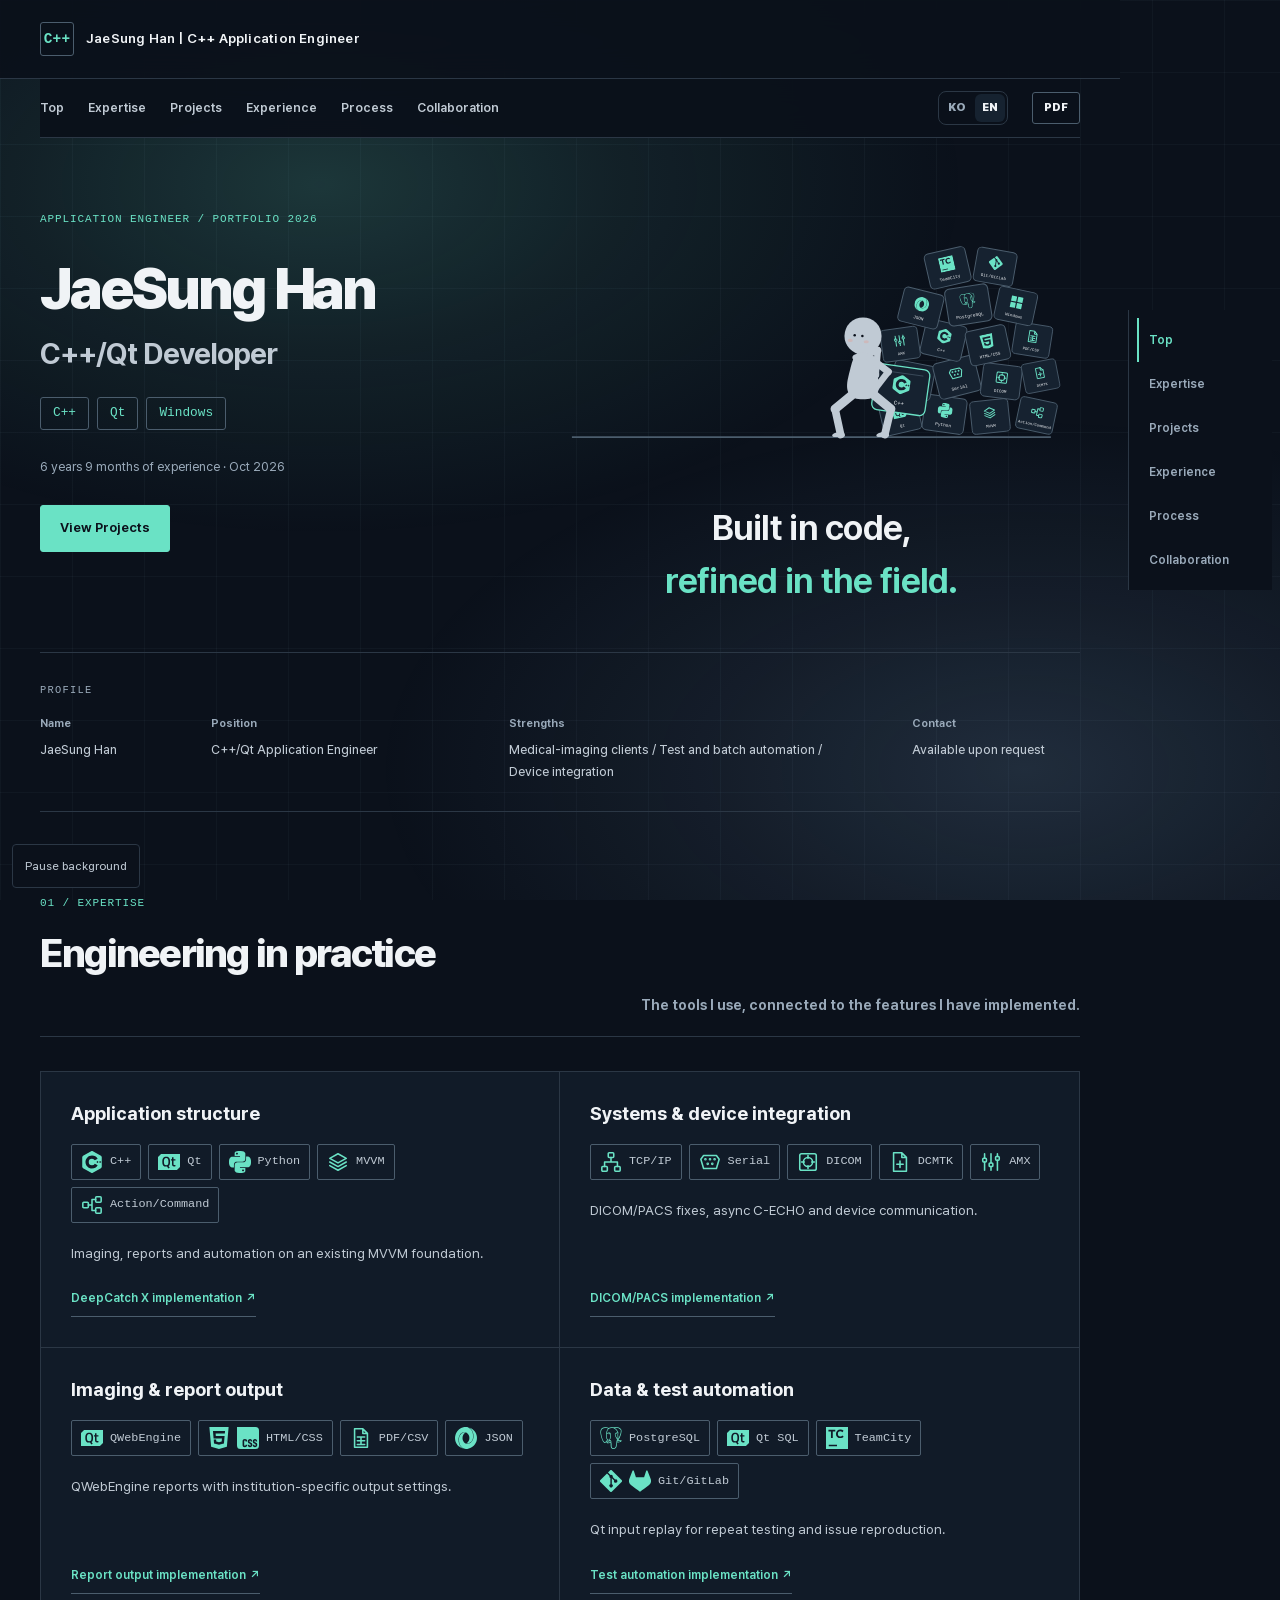
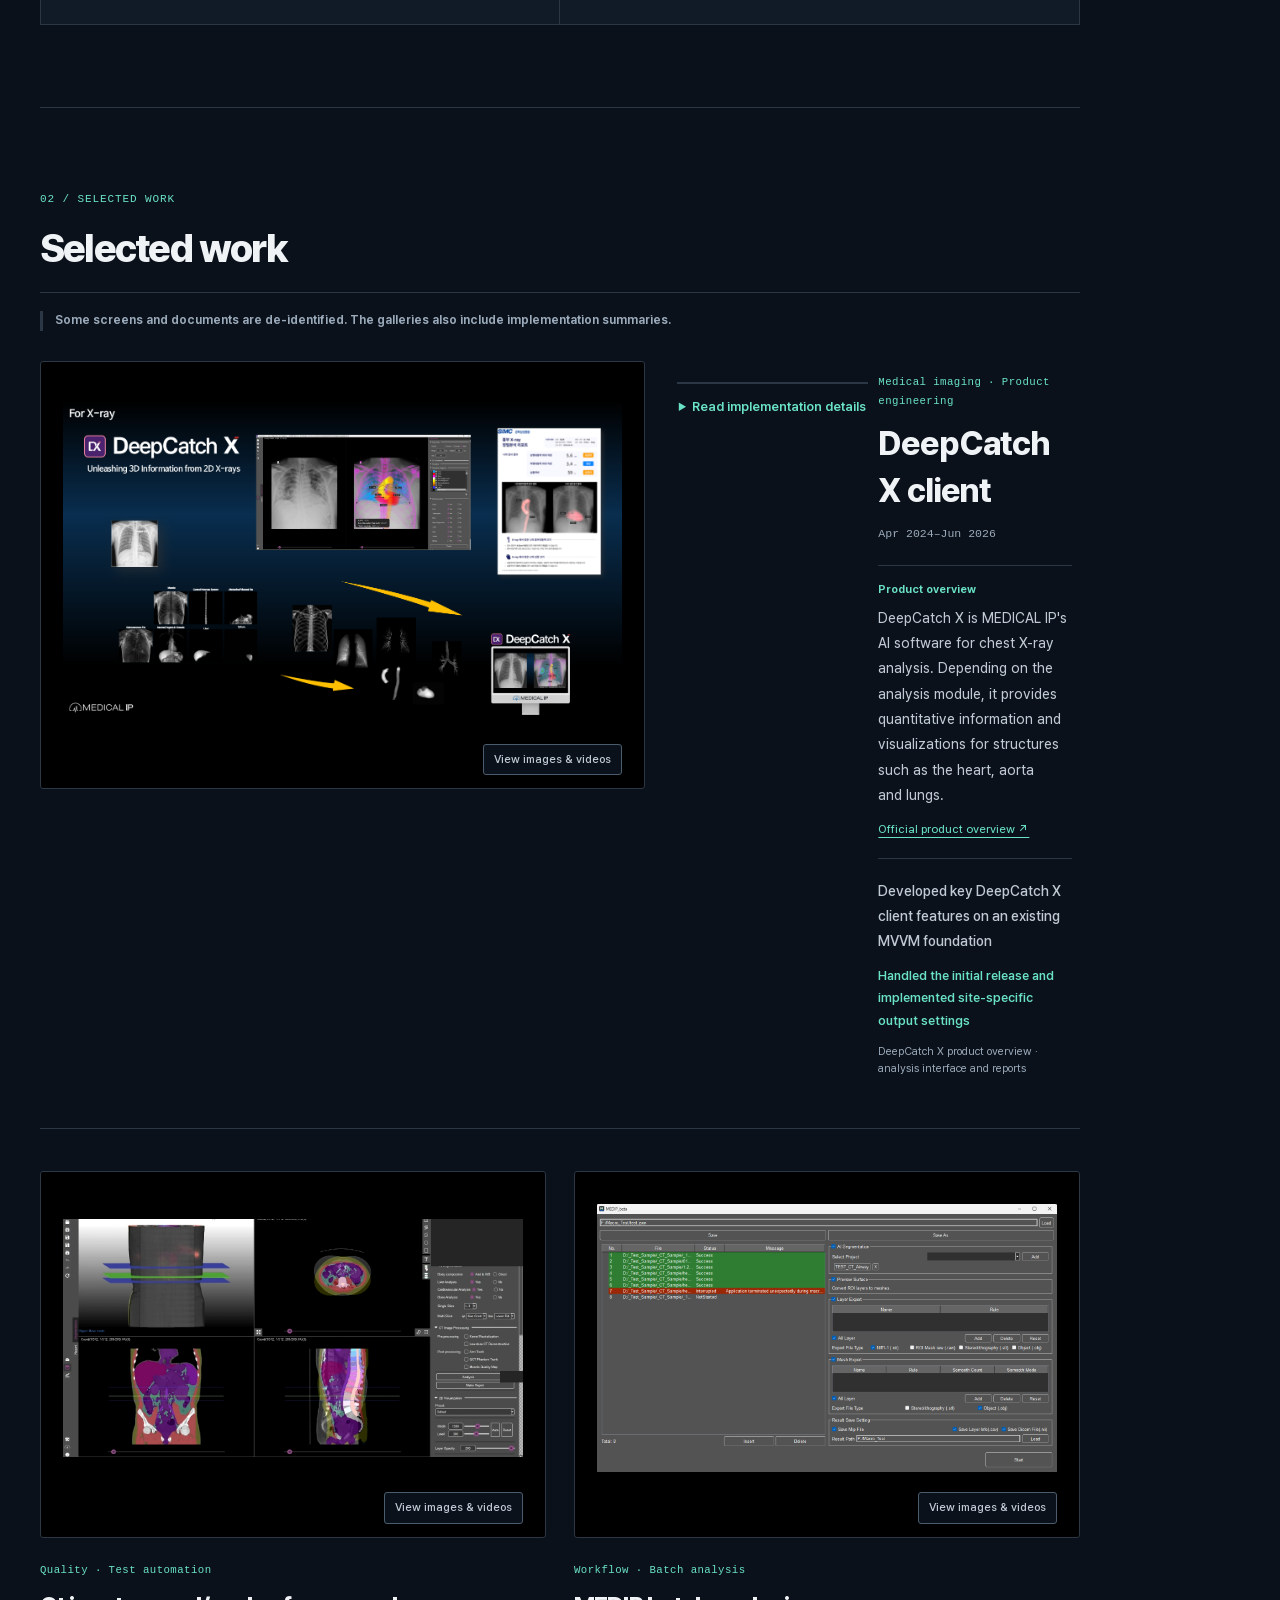
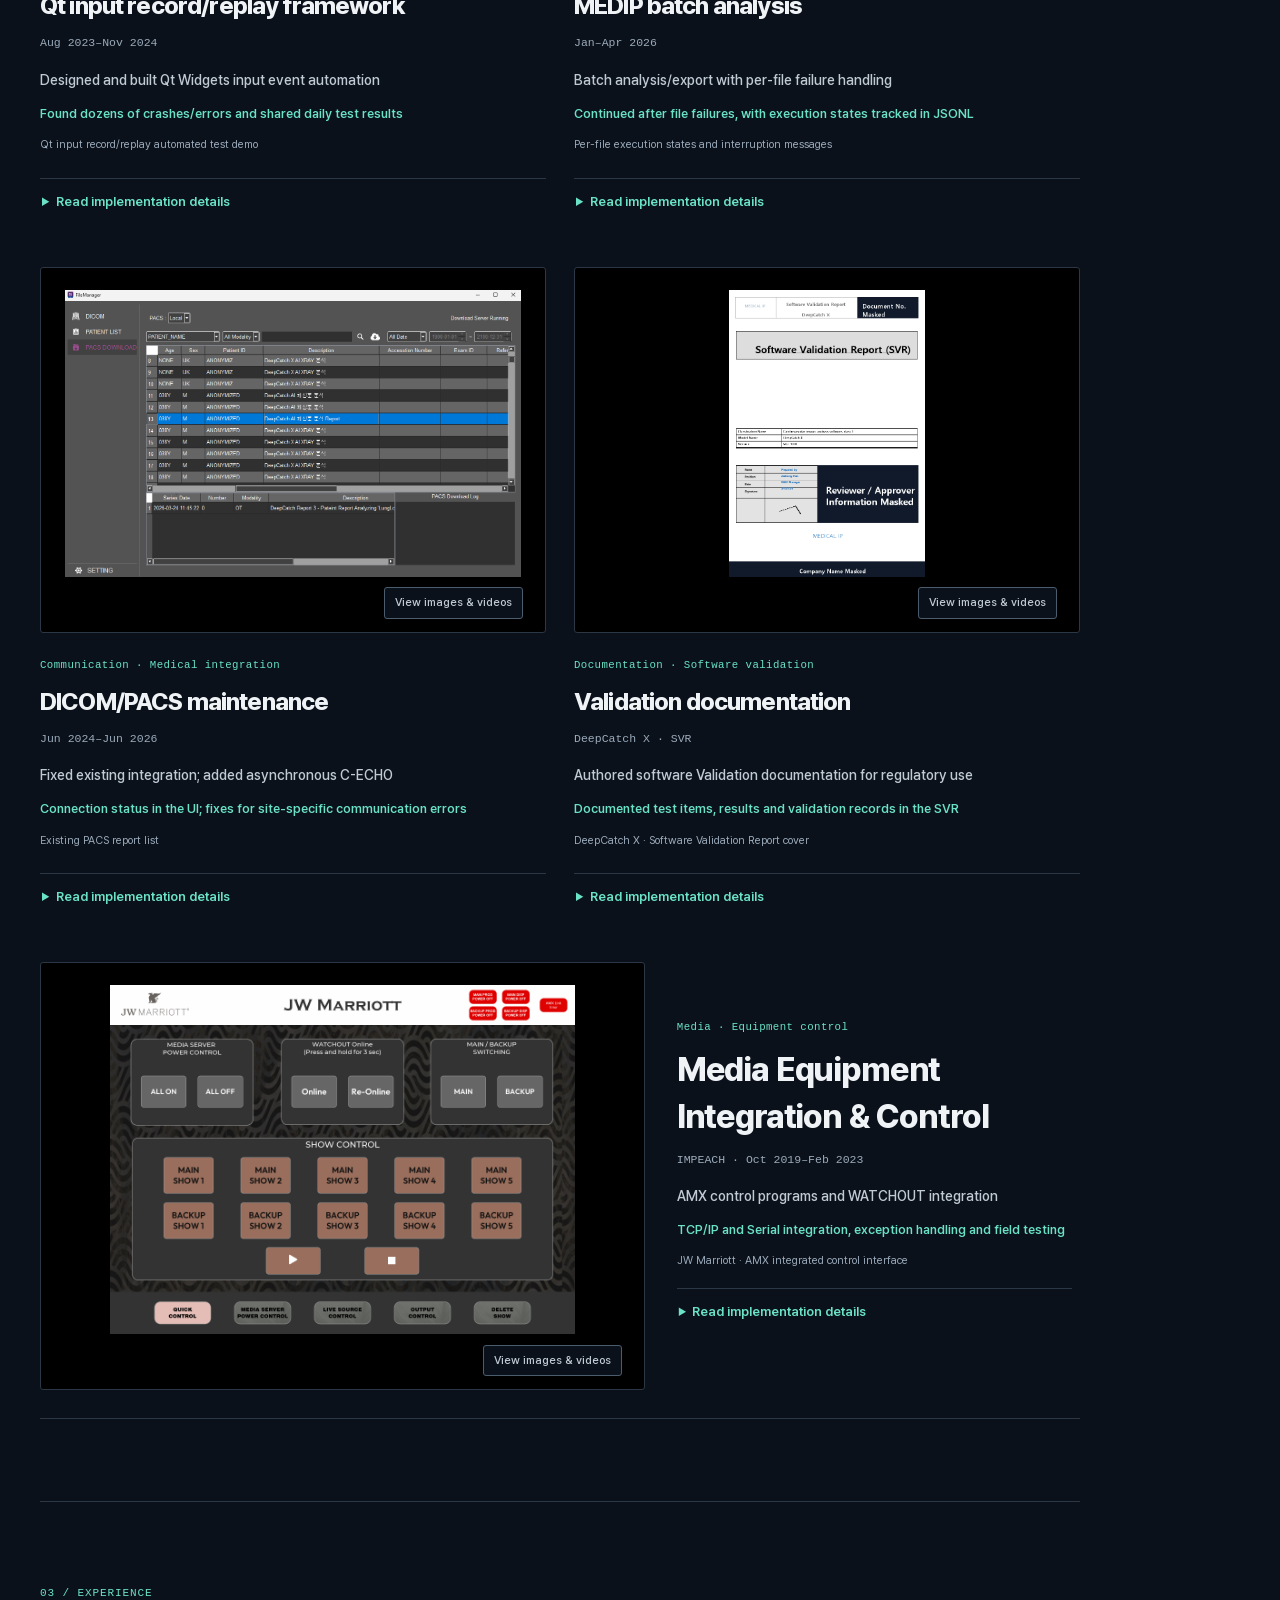
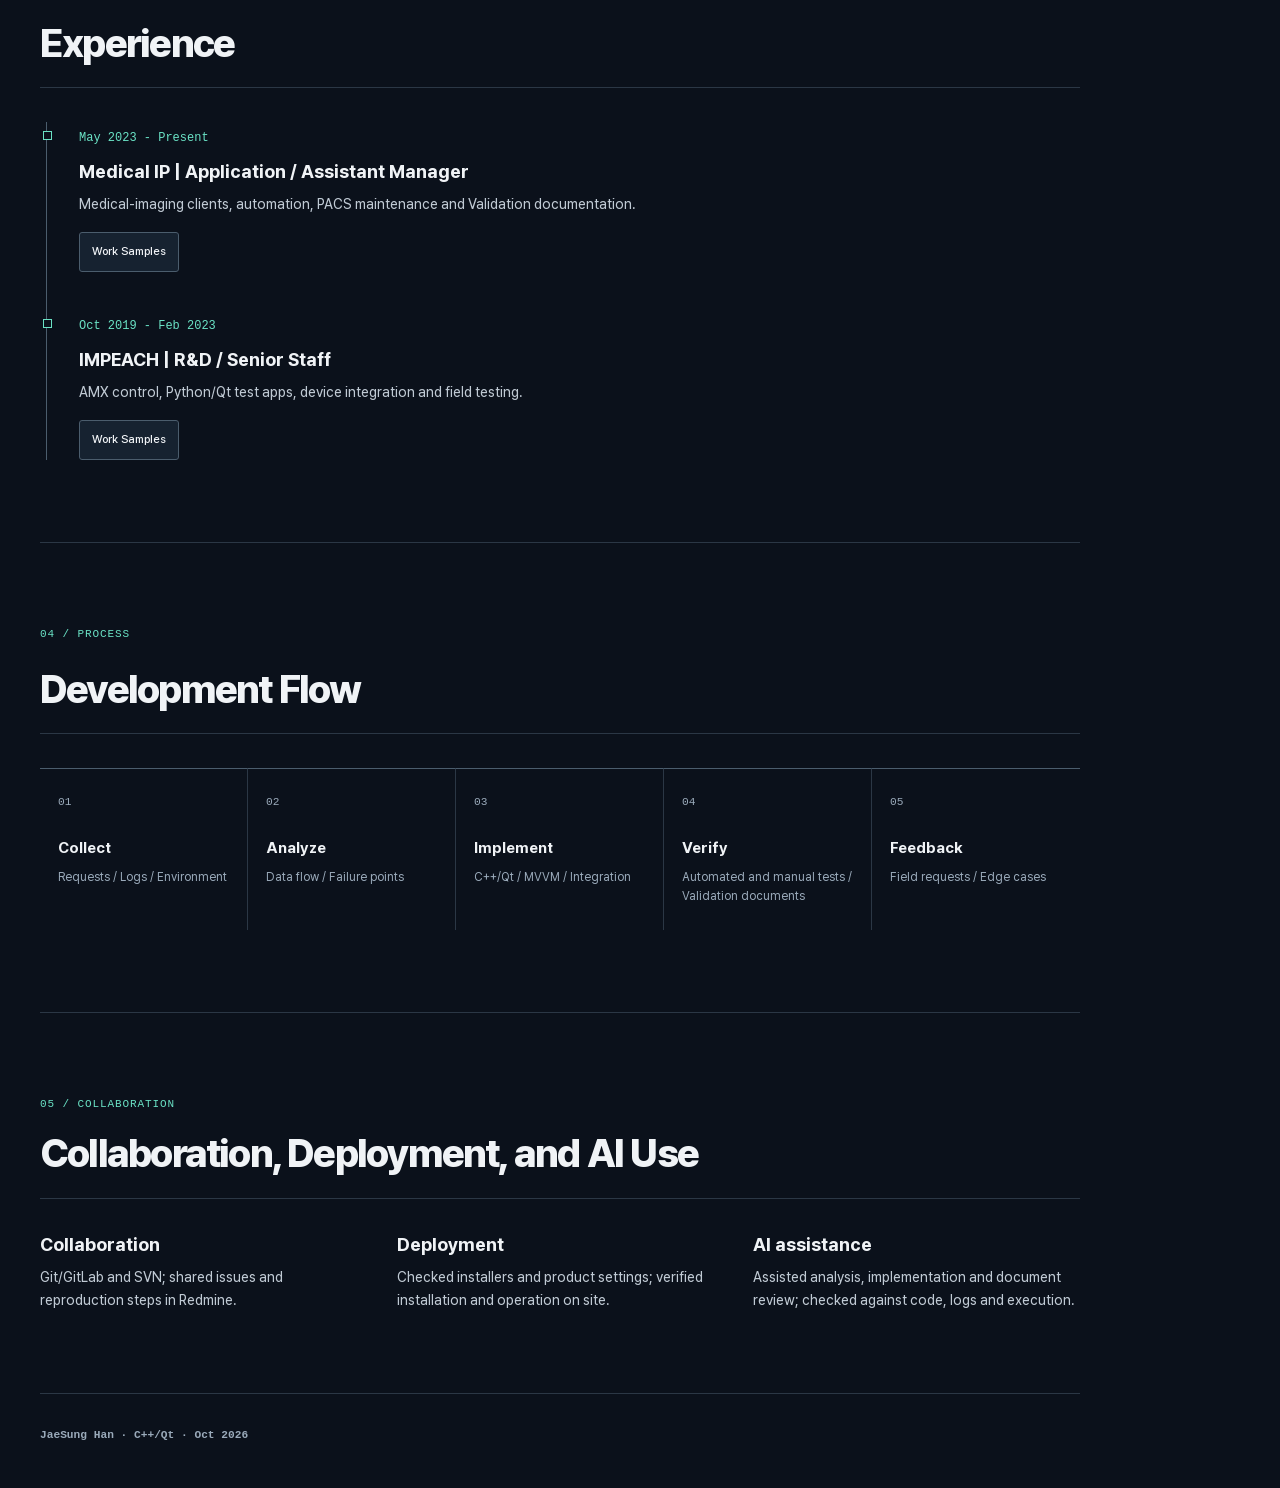
==== commit e0ba72e8: "Clarify media equipment control project naming" ====
--- a/portfolio/index.html
+++ b/portfolio/index.html
@@ -1582,7 +1582,16 @@
           <button id="tech-throw-button" class="throw-stage" type="button" disabled aria-label="기술 블록 엎어치기 다시 재생">
             <svg viewBox="0 70 520 270" xmlns="http://www.w3.org/2000/svg" aria-hidden="true" focusable="false">
               <defs><symbol id="tech-throw-windows" viewBox="0 0 24 24" fill="currentColor"><rect x="2" y="2" width="9" height="9" rx=".5"/><rect x="13" y="2" width="9" height="9" rx=".5"/><rect x="2" y="13" width="9" height="9" rx=".5"/><rect x="13" y="13" width="9" height="9" rx=".5"/></symbol></defs>
+              <defs>
+                <g id="tech-throw-landed-template">
+                  <rect class="tech-landed-face" x="-42" y="-36" width="84" height="72" rx="9"/>
+                  <path class="tech-landed-edge" d="M-32-26H32"/>
+                  <use class="tech-landed-icon" href="resource/skill-icons.svg#brand-cplusplus" x="-15" y="-23" width="30" height="30"/>
+                  <text class="tech-landed-name" x="0" y="24" text-anchor="middle">C++</text>
+                </g>
+              </defs>
                 <path class="throw-ground" d="M28 290H492"/>
+                <g id="tech-throw-landed-pile" aria-hidden="true" pointer-events="none"></g>
                 <g class="throw-queue">
                   <g id="tech-throw-queue-0" transform="translate(346 270) rotate(-13) scale(0.44)">
                     <g class="throw-queue-card"><rect x="-42" y="-36" width="84" height="72" rx="9"/><use id="tech-throw-queue-icon-0" href="resource/skill-icons.svg#brand-qt" x="-15" y="-23" width="30" height="30"/><text id="tech-throw-queue-name-0" x="0" y="24" text-anchor="middle">Qt</text></g>
@@ -1756,7 +1765,7 @@
                 <p class="project-role">Qt Widgets 입력 이벤트 자동화 구조 설계·개발</p>
                 <p class="project-result">수십 건의 크래시·기능 오류 발견 · 일일 결과 공유</p>
                 <p class="project-caption">Qt 입력 기록·재생 자동 테스트 실행 예시</p>
-                <details class="project-disclosure"><summary><span class="project-disclosure-label"><span class="project-disclosure-text">구현 내용 보기</span><span class="project-disclosure-shine" aria-hidden="true" hidden>구현 내용 보기</span></span></summary><section class="project-design-notes" aria-labelledby="design-notes-autotest"><h4 id="design-notes-autotest">구조와 구현 이유</h4><dl class="project-design-qa"><div><dt>왜 입력을 기록하고 재생했나?</dt><dd>수동 조작만으로는 오류가 발생한 동작 순서를 다시 맞추기 어렵습니다. 입력을 시나리오로 저장해 같은 절차를 반복하고 이슈 재현에 사용했습니다.</dd></div><div><dt>왜 고정 시간 대기보다 작업 상태를 확인했나?</dt><dd>AI 분석 시간은 데이터에 따라 달라집니다. 정해진 시간만 기다리는 대신 작업 상태를 확인하며 진행하고, 진행 단계와 실패 위치를 로그로 남겨 문제가 발생한 동작을 찾도록 했습니다.</dd></div></dl></section><h4 class="project-implementation-heading">구현 내용</h4><dl class="project-implementation"><div><dt>구조 설계·개발</dt><dd>Qt Widgets 기반 사용자 입력 이벤트 기록·재생 구조를 설계·개발했습니다. 수동 UI 조작을 저장한 시나리오로 반복 실행하는 프레임워크와 로그 분석 기능을 처음부터 구현했습니다.</dd></div><div><dt>입력 수집·재생</dt><dd>Qt 객체 식별 정보, 이벤트 유형, 마우스 좌표와 키 입력을 수집·저장했습니다. 버튼·콤보박스·슬라이더·트리·테이블 등의 조작과 키보드·단축키 입력을 재현하도록 구성했습니다.</dd></div><div><dt>반복 실행 제어</dt><dd>QThread를 이용한 반복 실행 흐름에 팝업 처리와 장시간 작업 완료 대기를 연결했습니다. 단계별 진행 상태와 실패 위치를 기록해 중단 지점과 로그를 함께 확인하도록 구현했습니다.</dd></div><div><dt>검증·결과 공유</dt><dd>장시간 반복 시험으로 수십 건의 크래시·기능 오류를 발견했습니다. TeamCity 정기 실행과 결과 메일을 연결해 테스트 결과·오류 위치를 일일 공유했습니다.</dd></div><div><dt>기존 CI/CD 참여 범위</dt><dd>UI 기록·재생과 로그 분석은 신규 구현했습니다. 기존 설치 파일 생성·자동 설치 단계는 이슈 수정과 마이그레이션 참여 범위입니다.</dd></div><div><dt>화면 자료</dt><dd>갤러리의 실행 영상, 결과 메일과 구현 요약에서 자동 테스트·로그 분석 작업을 확인할 수 있습니다.</dd></div></dl></details>
+                <details class="project-disclosure"><summary><span class="project-disclosure-label"><span class="project-disclosure-text">구현 내용 보기</span><span class="project-disclosure-shine" aria-hidden="true" hidden>구현 내용 보기</span></span></summary><section class="project-design-notes" aria-labelledby="design-notes-autotest"><h4 id="design-notes-autotest">구조와 구현 이유</h4><dl class="project-design-qa"><div><dt>왜 입력을 기록하고 재생했나?</dt><dd>수동 조작만으로는 오류가 발생한 동작 순서를 다시 맞추기 어렵습니다. 입력을 시나리오로 저장해 같은 절차를 반복하고 이슈 재현에 사용했습니다.</dd></div><div><dt>왜 고정 시간 대기보다 작업 상태를 확인했나?</dt><dd>AI 분석 시간은 데이터에 따라 달라집니다. 작업 상태 확인과 대기 시간을 함께 사용하며 진행하고, 진행 단계와 실패 위치를 로그로 남겨 문제가 발생한 동작을 찾도록 했습니다.</dd></div></dl></section><h4 class="project-implementation-heading">구현 내용</h4><dl class="project-implementation"><div><dt>구조 설계·개발</dt><dd>Qt Widgets 기반 사용자 입력 이벤트 기록·재생 구조를 설계·개발했습니다. 수동 UI 조작을 저장한 시나리오로 반복 실행하는 프레임워크와 로그 분석 기능을 처음부터 구현했습니다.</dd></div><div><dt>입력 수집·재생</dt><dd>Qt 객체 식별 정보, 이벤트 유형, 마우스 좌표와 키 입력을 수집·저장했습니다. 버튼·콤보박스·슬라이더·트리·테이블 등의 조작과 키보드·단축키 입력을 재현하도록 구성했습니다.</dd></div><div><dt>반복 실행 제어</dt><dd>QThread를 이용한 반복 실행 흐름에 팝업 처리와 장시간 작업 완료 대기를 연결했습니다. 단계별 진행 상태와 실패 위치를 기록해 중단 지점과 로그를 함께 확인하도록 구현했습니다.</dd></div><div><dt>검증·결과 공유</dt><dd>장시간 반복 시험으로 수십 건의 크래시·기능 오류를 발견했습니다. TeamCity 정기 실행과 결과 메일을 연결해 테스트 결과·오류 위치를 일일 공유했습니다.</dd></div><div><dt>기존 CI/CD 참여 범위</dt><dd>UI 기록·재생과 로그 분석은 신규 구현했습니다. 기존 설치 파일 생성·자동 설치 단계는 이슈 수정과 마이그레이션 참여 범위입니다.</dd></div><div><dt>화면 자료</dt><dd>갤러리의 실행 영상, 결과 메일과 구현 요약에서 자동 테스트·로그 분석 작업을 확인할 수 있습니다.</dd></div></dl></details>
               </div>
             </article>
 
@@ -1772,7 +1781,7 @@
                 <p class="project-role">다중 파일 분석·Export와 파일별 실패 처리 구현</p>
                 <p class="project-result">실패 후 다음 파일 계속 처리 · JSONL 상태 추적</p>
                 <p class="project-caption">파일별 실행 상태와 중단 메시지</p>
-                <details class="project-disclosure"><summary><span class="project-disclosure-label"><span class="project-disclosure-text">구현 내용 보기</span><span class="project-disclosure-shine" aria-hidden="true" hidden>구현 내용 보기</span></span></summary><section class="project-design-notes" aria-labelledby="design-notes-medipmacro"><h4 id="design-notes-medipmacro">구조와 구현 이유</h4><dl class="project-design-qa"><div><dt>왜 파일별 Action과 내부 Command로 나눴나?</dt><dd>파일마다 로딩·분석·출력 단계가 이어지므로 파일을 하나의 Action으로, 내부 처리 단계를 Command로 구분했습니다. 실행 순서와 실패한 단계를 파일 단위로 다룰 수 있습니다.</dd></div><div><dt>왜 한 파일 실패 후에도 계속 실행했나?</dt><dd>한 파일의 오류로 나머지 파일까지 중단하지 않도록 실패 범위를 파일 단위로 나눴습니다. JSONL에 상태와 실패 메시지를 남겨 후속 확인·재처리할 대상을 구분했습니다.</dd></div></dl></section><h4 class="project-implementation-heading">구현 내용</h4><dl class="project-implementation"><div><dt>입력·실행 설정</dt><dd>DICOM과 커스텀 프로젝트 파일(.mip)을 순차 분석하는 Macro를 개발했습니다. 파일·폴더 입력과 하위 폴더 탐색을 지원하고, 분석 프로젝트·Export 옵션을 JSON으로 저장·불러오도록 구성했습니다.</dd></div><div><dt>분석·결과 출력</dt><dd>파일별 복수 AI 분석과 Mask 기반 Surface 생성을 순차 실행했습니다. Layer·Mesh를 NII·STL·OBJ 등으로 출력하고, 영상 정보와 Layer별 voxel 수·비율·체적을 CSV로 기록했습니다.</dd></div><div><dt>실패 격리</dt><dd>파일마다 독립 Action을 두고 내부 단계를 Command로 구성했습니다. 한 파일의 Command가 실패하면 해당 파일만 Failed로 기록하고 다음 파일의 Action을 계속 실행하도록 처리했습니다.</dd></div><div><dt>상태·로그 관리</dt><dd>NotStarted·Running·Success·Failed·Interrupted 상태와 실패 메시지를 JSONL로 남겼습니다. 파일별 처리 결과와 재처리 대상을 로그에서 확인할 수 있도록 했습니다.</dd></div><div><dt>장시간 실행 대응</dt><dd>결과 폴더 중복과 실행 중 창 종료를 방지하고 취소·완료 후 UI를 복원했습니다. 갤러리에는 설정부터 분석·결과 폴더 확인까지의 동작과 파일별 상태·중단 메시지가 포함돼 있습니다.</dd></div></dl></details>
+                <details class="project-disclosure"><summary><span class="project-disclosure-label"><span class="project-disclosure-text">구현 내용 보기</span><span class="project-disclosure-shine" aria-hidden="true" hidden>구현 내용 보기</span></span></summary><section class="project-design-notes" aria-labelledby="design-notes-medipmacro"><h4 id="design-notes-medipmacro">구조와 구현 이유</h4><dl class="project-design-qa"><div><dt>왜 파일별 Action과 내부 Command로 나눴나?</dt><dd>파일마다 로딩·분석·출력 단계가 이어지므로 파일을 하나의 Action으로, 내부 처리 단계를 Command로 구분했습니다. 실행 순서와 실패한 단계를 파일 단위로 다룰 수 있습니다.</dd></div><div><dt>왜 한 파일 실패 후에도 계속 실행했나?</dt><dd>한 파일의 오류로 나머지 파일까지 중단하지 않도록 실패 범위를 파일 단위로 나눴습니다. JSONL에 상태와 실패 메시지를 남겨 후속 확인·재처리할 대상을 구분했습니다.</dd></div></dl></section><h4 class="project-implementation-heading">구현 내용</h4><dl class="project-implementation"><div><dt>입력·실행 설정</dt><dd>DICOM과 커스텀 프로젝트 파일(.mip)을 순차 분석하는 Macro를 개발했습니다. 파일·폴더 입력과 하위 폴더 탐색을 지원하고, 분석 프로젝트·Export 옵션을 JSON으로 저장·불러오도록 구성했습니다.</dd></div><div><dt>분석·결과 출력</dt><dd>파일별 복수 AI 분석과 Mask 기반 Surface 생성을 순차 실행했습니다. Layer·Mesh를 NII·STL·OBJ 등으로 출력하고, 영상 정보와 Layer별 voxel 수·비율·체적을 CSV로 기록했습니다.</dd></div><div><dt>실패 격리</dt><dd>파일마다 독립 Action을 두고 내부 단계를 Command로 구성했습니다. 한 파일의 Command가 실패하면 해당 파일만 Failed로 기록하고 다음 파일의 Action을 계속 실행하도록 처리했습니다.</dd></div><div><dt>상태·로그 관리</dt><dd>NotStarted·Running·Success·Failed·Interrupted 상태와 실패 메시지를 JSONL로 남겼습니다. 진행 상태와 실패 메시지를 JSONL로 기록해 후속 확인에 사용하고, 전체 성공 시 해당 로그를 삭제하도록 했습니다.</dd></div><div><dt>장시간 실행 대응</dt><dd>결과 폴더 중복과 실행 중 창 종료를 방지하고 취소·완료 후 UI를 복원했습니다. 갤러리에는 설정부터 분석·결과 폴더 확인까지의 동작과 파일별 상태·중단 메시지가 포함돼 있습니다.</dd></div></dl></details>
               </div>
             </article>
 
@@ -1811,11 +1820,11 @@
             <article class="project-card">
               <div class="project-media">
                 <img loading="lazy" decoding="async" src="resource/impeach/jw-marriott-main.png" alt="JW Marriott · AMX 통합 제어 화면">
-                <button type="button" class="project-preview-trigger project-media-trigger" data-project="impeach" aria-label="장비 통합 제어 · 화면·영상 보기">화면·영상 보기</button>
+                <button type="button" class="project-preview-trigger project-media-trigger" data-project="impeach" aria-label="미디어 장비 통합 제어 · 화면·영상 보기">화면·영상 보기</button>
               </div>
               <div class="project-body">
-                <span class="project-category" data-project-category="5">시스템 · 장비 통합 제어</span>
-                <h3>장비 통합 제어</h3>
+                <span class="project-category" data-project-category="5">미디어 · 장비 통합 제어</span>
+                <h3>미디어 장비 통합 제어</h3>
                 <span class="project-period">IMPEACH · 2019.10–2023.02</span>
                 <p class="project-role">AMX 통합 제어·WATCHOUT 연동 개발</p>
                 <p class="project-result">TCP/IP·Serial 연동, 통신 예외 처리와 현장 검증</p>
@@ -2023,24 +2032,12 @@
         "title": "DeepCatch X 리포트 생성 및 PACS 등록 결과"
       },
       {
-        "src": "resource/products/deepcatch-x-aorta.png",
-        "title": "영역·직경 표시 예시"
-      },
-      {
         "src": "resource/products/deepcatch-cardiovascular-report.png",
         "title": "심장·대동맥 리포트 예시"
       },
       {
         "src": "resource/products/deepcatch-health-age-report.png",
         "title": "심폐 건강나이 리포트 예시"
-      },
-      {
-        "src": "resource/products/deepcatch-ct-followup-report.png",
-        "title": "CT 제품군 체성분 추적 리포트 예시"
-      },
-      {
-        "src": "resource/products/deepcatch-screening-site.png",
-        "title": "한국건강관리협회 검진 현장"
       },
       {
         "src": "resource/products/deepcatch-usage.png",
@@ -2119,7 +2116,7 @@
       ],
       [
         "상태·로그 관리",
-        "NotStarted·Running·Success·Failed·Interrupted 상태와 실패 메시지를 JSONL로 남겼습니다. 파일별 처리 결과와 재처리 대상을 로그에서 확인할 수 있도록 했습니다."
+        "NotStarted·Running·Success·Failed·Interrupted 상태와 실패 메시지를 JSONL로 남겼습니다. 진행 상태와 실패 메시지를 JSONL로 기록해 후속 확인에 사용하고, 전체 성공 시 해당 로그를 삭제하도록 했습니다."
       ],
       [
         "장시간 실행 대응",
@@ -2182,7 +2179,7 @@
     ]
   },
   "impeach": {
-    "title": "장비 통합 제어",
+    "title": "미디어 장비 통합 제어",
     "meta": "2019.10–2023.02",
     "mediaFolder": "resource/impeach",
     "mediaFiles": [
@@ -2391,24 +2388,12 @@
         "title": "DeepCatch X Report Generation and PACS Registration Result"
       },
       {
-        "src": "resource/products/deepcatch-x-aorta.png",
-        "title": "Region and Diameter Display"
-      },
-      {
         "src": "resource/products/deepcatch-cardiovascular-report.png",
         "title": "Heart and Aorta Report Example"
       },
       {
         "src": "resource/products/deepcatch-health-age-report.png",
         "title": "Cardiopulmonary Health Age Report Example"
-      },
-      {
-        "src": "resource/products/deepcatch-ct-followup-report.png",
-        "title": "CT Product Family: Body Composition Follow-up Example"
-      },
-      {
-        "src": "resource/products/deepcatch-screening-site.png",
-        "title": "Korea Association of Health Promotion Site"
       },
       {
         "src": "resource/products/deepcatch-usage.png",
@@ -2487,7 +2472,7 @@
       ],
       [
         "Execution records",
-        "Recorded NotStarted, Running, Success, Failed and Interrupted states with failure messages in JSONL. This made per-file results and retry candidates traceable in the log."
+        "Recorded NotStarted, Running, Success, Failed and Interrupted states with failure messages in JSONL. Recorded execution states and failure messages in JSONL for follow-up checks; removed the log when all files completed successfully."
       ],
       [
         "Long-running jobs",
@@ -2550,7 +2535,7 @@
     ]
   },
   "impeach": {
-    "title": "Integrated device control",
+    "title": "Media Equipment Integration & Control",
     "meta": "Oct 2019–Feb 2023",
     "mediaFolder": "resource/impeach",
     "mediaFiles": [
@@ -2773,7 +2758,7 @@
         {
           "id": "impeach",
           "company": "IMPEACH",
-          "title": "장비 통합 제어",
+          "title": "미디어 장비 통합 제어",
           "role": "AMX 통합 제어·WATCHOUT 연동 개발",
           "cardBody": "JW Marriott · AMX 통합 제어 화면",
           "alt": "JW Marriott · AMX 통합 제어 화면",
@@ -3012,7 +2997,7 @@
         {
           "id": "impeach",
           "company": "IMPEACH",
-          "title": "Integrated device control",
+          "title": "Media Equipment Integration & Control",
           "role": "AMX control programs and WATCHOUT integration",
           "cardBody": "JW Marriott · AMX integrated control interface",
           "alt": "JW Marriott · AMX integrated control interface",
@@ -3280,7 +3265,7 @@
               ],
               [
                 "왜 고정 시간 대기보다 작업 상태를 확인했나?",
-                "AI 분석 시간은 데이터에 따라 달라집니다. 정해진 시간만 기다리는 대신 작업 상태를 확인하며 진행하고, 진행 단계와 실패 위치를 로그로 남겨 문제가 발생한 동작을 찾도록 했습니다."
+                "AI 분석 시간은 데이터에 따라 달라집니다. 작업 상태 확인과 대기 시간을 함께 사용하며 진행하고, 진행 단계와 실패 위치를 로그로 남겨 문제가 발생한 동작을 찾도록 했습니다."
               ]
             ]
           },
@@ -3371,7 +3356,7 @@
               ],
               [
                 "Why check task state instead of waiting a fixed time?",
-                "AI analysis time varies with the data. Rather than waiting a set time, I proceeded while checking task state and logged execution stages and failure locations to identify the action where the issue occurred."
+                "AI analysis time varies with the data. I combined task-state checks with timed waits, and logged execution stages and failure locations to identify the action where the issue occurred."
               ]
             ]
           },
@@ -3466,8 +3451,8 @@
     }
 
     const deepcatchImplementationStates = new WeakMap();
-    const deepcatchImplementationMedia = [[2], [3, 6], [5, 8, 9, 10], [12]];
-    const deepcatchMediaDimensions = [[1329, 743], [1909, 1001], [1903, 990], [1907, 997], [1084, 836], [590, 224], [1170, 739], [2400, 1998], [952, 1356], [746, 1058], [1354, 1941], [1846, 950], [1664, 903]];
+    const deepcatchImplementationMedia = [[2], [3, 6], [5, 7, 8], [9]];
+    const deepcatchMediaDimensions = [[1329, 743], [1909, 1001], [1903, 990], [1907, 997], [1084, 836], [590, 224], [1170, 739], [952, 1356], [746, 1058], [1664, 903]];
 
     function renderDeepcatchImplementation(card, rows, language) {
       const disclosure = card.querySelector(".project-disclosure");
@@ -3548,7 +3533,7 @@
           caption.className = "deepcatch-implementation-caption";
           button.append(image, caption);
           button.addEventListener("click", () => openLightbox("deepcatch", button, index));
-          if (rowIndex === 2 && index >= 8 && index <= 10) {
+          if (rowIndex === 2 && index >= 7 && index <= 8) {
             if (!group.carousel) {
               const carousel = document.createElement("div");
               carousel.id = "deepcatch-report-carousel";
@@ -3570,7 +3555,7 @@
               });
               const count = document.createElement("span");
               count.setAttribute("data-carousel-count", "");
-              count.textContent = "1 / 3";
+              count.textContent = "1 / 2";
               controls.append(count);
               carousel.append(stage, controls);
               group.container.append(carousel);
@@ -3579,7 +3564,7 @@
             }
             button.className += " deepcatch-report-slide";
             button.setAttribute("data-media-index", String(index));
-            button.hidden = index !== 8;
+            button.hidden = index !== 7;
             group.stage.append(button);
           } else group.container.append(button);
           item = { index, button, image, caption };
@@ -3603,9 +3588,9 @@
         stages: [
           ["테스트 설정 로드", ["반복 횟수와 시작 위치", "테스트/매크로 파일 경로"], ["재시작 기준 확보", "마지막 작업 번호 기록", "CrashTask로 실패 구간 추적"]],
           ["UI 로그 재생", ["객체명과 이벤트 타입", "버튼/키보드/마우스 재현"]],
-          ["반복 실행 제어", ["세트 단위 반복 루프", "진행/성공/실패 상태 표시"], ["실행 중복 방지", "ThreadLock과 busy 상태 확인", "분석 완료 전 다음 입력 차단"]],
+          ["반복 실행 제어", ["세트 단위 반복 루프", "UI 재생 진행·이벤트 전달 결과 표시"], ["작업 중 입력 진행 제어", "ThreadLock과 busy 상태 확인", "작업 상태를 확인한 뒤 다음 입력 진행"]],
           ["작업 완료 대기", ["Action, Progress 상태 확인", "작업 처리 후 다음 단계"], ["PACS 자동 분석 대기", "PACS 분석 실행 상태 감시", "완료 후 다음 UI 입력 진행"]],
-          ["결과 저장", ["TestCaseResult CSV", "Macro Success/Failed CSV"], ["운영 검증 결과화", "테스트 케이스별 결과 CSV", "반복 실패 항목 정리"]]
+          ["결과 저장", ["TestCaseResult CSV", "Macro Success/Failed CSV"], ["실행 결과 파일 저장", "테스트 케이스별 결과 CSV", "반복 실패 항목 정리"]]
         ],
         pointTitle: "핵심 활용 포인트",
         point: "수동 클릭 로그를 재사용 가능한 테스트 케이스로 만들고, 장시간 반복 실행에서 실패 위치와 결과 파일을 남겨 운영 이슈 재현 기준을 확보"
@@ -3616,9 +3601,9 @@
         stages: [
           ["Load test settings", ["Repeat count and starting position", "Test/macro file paths"], ["Establish restart points", "Record the last task number", "Track failed segments with CrashTask"]],
           ["Replay UI logs", ["Object names and event types", "Reproduce buttons, keyboard and mouse input"]],
-          ["Control repeated runs", ["Repeat loops by test set", "Show progress, success and failure states"], ["Prevent overlapping execution", "Check ThreadLock and busy state", "Block the next input until analysis completes"]],
+          ["Control repeated runs", ["Repeat loops by test set", "Show UI replay progress and event-delivery results"], ["Control input progression during tasks", "Check ThreadLock and busy state", "Check task state before advancing input"]],
           ["Wait for completion", ["Check Action and Progress states", "Continue after task processing"], ["Wait for PACS analysis", "Monitor PACS analysis execution", "Continue UI input after completion"]],
-          ["Save results", ["TestCaseResult CSV", "Macro Success/Failed CSV"], ["Produce validation results", "CSV results per test case", "Organize recurring failures"]]
+          ["Save results", ["TestCaseResult CSV", "Macro Success/Failed CSV"], ["Save execution result files", "CSV results per test case", "Organize recurring failures"]]
         ],
         pointTitle: "Key use",
         point: "Turn manual click logs into reusable test cases and retain failure locations and result files from long-running repeated execution as a basis for reproducing operational issues"
@@ -3865,7 +3850,7 @@
         stackTitles: ["애플리케이션 구조", "시스템·장비 연동", "영상·리포트 출력", "데이터·테스트 자동화"],
         stackPractice: ["기존 MVVM 기반 영상·분석 결과 표시와 리포트·분석 자동화 구현.", "DICOM/PACS 오류 보완, 비동기 C-ECHO와 장비 통신 예외 처리.", "QWebEngine 기반 리포트와 기관별 출력 조건 반영.", "Qt 입력 기록·재생 기반 반복 테스트와 오류 재현."],
         evidence: ["DeepCatch X 구현 사례 ↗", "DICOM/PACS 구현 사례 ↗", "리포트 출력 구현 사례 ↗", "테스트 자동화 구현 사례 ↗"],
-        categories: ["의료영상 · 제품 개발", "품질 · 테스트 자동화", "워크플로 · 배치 분석", "통신 · 의료 시스템 연동", "문서 · 소프트웨어 검증", "시스템 · 장비 통합 제어"],
+        categories: ["의료영상 · 제품 개발", "품질 · 테스트 자동화", "워크플로 · 배치 분석", "통신 · 의료 시스템 연동", "문서 · 소프트웨어 검증", "미디어 · 장비 통합 제어"],
         sectionLabels: ["01 / EXPERTISE", "02 / SELECTED WORK", "03 / EXPERIENCE", "04 / PROCESS", "05 / COLLABORATION"]
       },
       en: {
@@ -3886,7 +3871,7 @@
         stackTitles: ["Application structure", "Systems & device integration", "Imaging & report output", "Data & test automation"],
         stackPractice: ["Imaging, reports and automation on an existing MVVM foundation.", "DICOM/PACS fixes, async C-ECHO and device communication.", "QWebEngine reports with institution-specific output settings.", "Qt input replay for repeat testing and issue reproduction."],
         evidence: ["DeepCatch X implementation ↗", "DICOM/PACS implementation ↗", "Report output implementation ↗", "Test automation implementation ↗"],
-        categories: ["Medical imaging · Product engineering", "Quality · Test automation", "Workflow · Batch analysis", "Communication · Medical integration", "Documentation · Software validation", "Systems · Device control"],
+        categories: ["Medical imaging · Product engineering", "Quality · Test automation", "Workflow · Batch analysis", "Communication · Medical integration", "Documentation · Software validation", "Media · Equipment control"],
         sectionLabels: ["01 / EXPERTISE", "02 / SELECTED WORK", "03 / EXPERIENCE", "04 / PROCESS", "05 / COLLABORATION"]
       }
     };
--- a/portfolio/resource/dark-portfolio.css
+++ b/portfolio/resource/dark-portfolio.css
@@ -152,6 +152,49 @@
 .throw-stage:disabled { opacity: 1; cursor: default; }
 .throw-stage:focus-visible { outline: 2px solid var(--teal); outline-offset: 5px; }
 .throw-stage svg { display: block; width: 100%; height: auto; overflow: hidden; pointer-events: none; }
+/* Static final pile: the active flight already ends in each box pose. */
+#hero-easter-egg #tech-throw-landed-pile > .tech-landed-card { transform-box: view-box; transform-origin: 0 0; transform: translate(var(--pile-x), var(--pile-y)) rotate(var(--pile-angle)) scale(.62); opacity: 1; pointer-events: none; }
+#hero-easter-egg #tech-throw-landed-pile > .tech-landed-card[data-pile-slot="0"] { --pile-x: 55.18px; --pile-y: 263.340px; --pile-angle: 90deg; }
+#hero-easter-egg #tech-throw-landed-pile > .tech-landed-card[data-pile-slot="1"] { --pile-x: 81px; --pile-y: 257.717px; --pile-angle: 72deg; }
+#hero-easter-egg #tech-throw-landed-pile > .tech-landed-card[data-pile-slot="2"] { --pile-x: 108px; --pile-y: 258.450px; --pile-angle: 105deg; }
+#hero-easter-egg #tech-throw-landed-pile > .tech-landed-card[data-pile-slot="3"] { --pile-x: 68px; --pile-y: 255.469px; --pile-angle: 58deg; }
+#hero-easter-egg #tech-throw-landed-pile > .tech-landed-card[data-pile-slot="4"] { --pile-x: 132px; --pile-y: 256.513px; --pile-angle: 114deg; }
+#hero-easter-egg #tech-throw-landed-pile > .tech-landed-card[data-pile-slot="5"] { --pile-x: 95px; --pile-y: 260.169px; --pile-angle: 81deg; }
+#hero-easter-egg #tech-throw-landed-pile > .tech-landed-card[data-pile-slot="6"] { --pile-x: 148px; --pile-y: 256.191px; --pile-angle: 64deg; }
+#hero-easter-egg #tech-throw-landed-pile > .tech-landed-card[data-pile-slot="7"] { --pile-x: 77px; --pile-y: 259.860px; --pile-angle: 100deg; }
+#hero-easter-egg #tech-throw-landed-pile > .tech-landed-card[data-pile-slot="8"] { --pile-x: 120px; --pile-y: 257.952px; --pile-angle: 73deg; }
+#hero-easter-egg #tech-throw-landed-pile > .tech-landed-card[data-pile-slot="9"] { --pile-x: 103px; --pile-y: 255.784px; --pile-angle: 119deg; }
+/* A slot is chosen before flight; local endpoints invert the fixed performer matrix. */
+#hero-easter-egg .throw-stage[data-landing-slot="0"] { --landing-x: -165.0px; --landing-y: 247.0px; --landing-angle: -270.0deg; }
+#hero-easter-egg .throw-stage[data-landing-slot="1"] { --landing-x: -123.354839px; --landing-y: 237.930645px; --landing-angle: -288.0deg; }
+#hero-easter-egg .throw-stage[data-landing-slot="2"] { --landing-x: -79.806452px; --landing-y: 239.112903px; --landing-angle: -255.0deg; }
+#hero-easter-egg .throw-stage[data-landing-slot="3"] { --landing-x: -144.322581px; --landing-y: 234.304839px; --landing-angle: -302.0deg; }
+#hero-easter-egg .throw-stage[data-landing-slot="4"] { --landing-x: -41.096774px; --landing-y: 235.98871px; --landing-angle: -246.0deg; }
+#hero-easter-egg .throw-stage[data-landing-slot="5"] { --landing-x: -100.774194px; --landing-y: 241.885484px; --landing-angle: -279.0deg; }
+#hero-easter-egg .throw-stage[data-landing-slot="6"] { --landing-x: -15.290323px; --landing-y: 235.469355px; --landing-angle: -296.0deg; }
+#hero-easter-egg .throw-stage[data-landing-slot="7"] { --landing-x: -129.806452px; --landing-y: 241.387097px; --landing-angle: -260.0deg; }
+#hero-easter-egg .throw-stage[data-landing-slot="8"] { --landing-x: -60.451613px; --landing-y: 238.309677px; --landing-angle: -287.0deg; }
+#hero-easter-egg .throw-stage[data-landing-slot="9"] { --landing-x: -87.870968px; --landing-y: 234.812903px; --landing-angle: -241.0deg; }
+#hero-easter-egg .throw-stage[data-landing-slot] .throw-impact { cx: var(--landing-x); }
+#hero-easter-egg .throw-stage[data-landing-slot] .throw-flight-line { visibility: hidden; }
+#hero-easter-egg #tech-throw-landed-pile .tech-landed-face { fill: var(--surface-2); stroke: var(--teal); stroke-width: 2; }
+#hero-easter-egg #tech-throw-landed-pile .tech-landed-edge { fill: none; stroke: var(--line-strong); stroke-width: 1; }
+#hero-easter-egg #tech-throw-landed-pile .tech-landed-icon { color: var(--teal); fill: currentColor; }
+#hero-easter-egg #tech-throw-landed-pile .tech-landed-name { fill: var(--ink); font: 9px Consolas, monospace; }
+#hero-easter-egg #tech-throw-landed-pile > .tech-landed-card.is-entering { animation: none; }
+#hero-easter-egg #tech-throw-landed-pile > .tech-landed-card.is-retiring { animation: tech-landed-retire 320ms ease-in both; }
+#hero-easter-egg .throw-stage.has-landed-pile .throw-block { visibility: hidden; }
+@keyframes tech-landed-retire { from { opacity: 1; } to { opacity: 0; } }
+@media (prefers-reduced-motion: reduce), (forced-colors: active) {
+  #hero-easter-egg #tech-throw-landed-pile > .tech-landed-card { animation: none; }
+  #hero-easter-egg #tech-throw-landed-pile > .tech-landed-card.is-retiring { opacity: 0; }
+}
+@media (forced-colors: active) {
+  #hero-easter-egg #tech-throw-landed-pile .tech-landed-face { fill: Canvas; stroke: CanvasText; }
+  #hero-easter-egg #tech-throw-landed-pile .tech-landed-edge { stroke: CanvasText; }
+  #hero-easter-egg #tech-throw-landed-pile .tech-landed-icon { color: CanvasText; }
+  #hero-easter-egg #tech-throw-landed-pile .tech-landed-name { fill: CanvasText; }
+}
 .throw-ground { fill: none; stroke: var(--line-strong); stroke-width: 1.5; }
 .throw-flight-line { fill: none; stroke: var(--teal); stroke-width: 1.5; stroke-dasharray: 4 8; opacity: 0; }
 .throw-head, .throw-neck, .throw-body, .throw-limb, .throw-foot-shape, .throw-hand { fill: var(--ink-soft); stroke: none; }
@@ -196,7 +239,7 @@
 .throw-stage.is-throwing .throw-foot-back { animation: tech-throw-foot-back 1s linear both; }
 .throw-stage.is-throwing .throw-impact { animation: tech-throw-impact 1s linear both; }
 .throw-stage.is-throwing .throw-flight-line { animation: tech-throw-flight 1s linear both; }
-.throw-stage.is-landed .throw-block { transform: translate(-165px, 247px) rotate(-270deg); }
+.throw-stage.is-landed .throw-block { transform: translate(var(--landing-x, -165px), var(--landing-y, 247px)) rotate(var(--landing-angle, -270deg)); }
 .throw-stage.is-landed .throw-upper { transform: translate(-2px, 0px) rotate(-14deg); }
 .throw-stage.is-landed .throw-arm-front { transform: translate(257px, 166px) rotate(-320deg); }
 .throw-stage.is-landed .throw-forearm-front { transform: translate(0px, 36px) rotate(35deg); }
@@ -238,11 +281,15 @@
   52% { transform: translate(224.333px, 102.667px) rotate(-92deg); }
   54% { transform: translate(214.667px, 99.333px) rotate(-104deg); }
   56% { transform: translate(205px, 96px) rotate(-116deg); }
-  62% { transform: translate(105px, 100px) rotate(-145deg); }
-  68% { transform: translate(5px, 125px) rotate(-180deg); }
-  76% { transform: translate(-95px, 180px) rotate(-220deg); }
-  88% { transform: translate(-165px, 247px) rotate(-270deg); }
-  100% { transform: translate(-165px, 247px) rotate(-270deg); }
+  60% { transform: translate(calc(var(--landing-x, -165px) * 0.04296875 + 166.09122984px), calc(var(--landing-y, 247px) * 0.04296875 + 89.42729335px)) rotate(calc(var(--landing-angle, -270deg) * 0.12500000 - 101.50000000deg)); }
+  64% { transform: translate(calc(var(--landing-x, -165px) * 0.15625000 + 133.27620968px), calc(var(--landing-y, 247px) * 0.15625000 + 68.97883065px)) rotate(calc(var(--landing-angle, -270deg) * 0.25000000 - 87.00000000deg)); }
+  68% { transform: translate(calc(var(--landing-x, -165px) * 0.31640625 + 105.40574597px), calc(var(--landing-y, 247px) * 0.31640625 + 40.81716230px)) rotate(calc(var(--landing-angle, -270deg) * 0.37500000 - 72.50000000deg)); }
+  72% { transform: translate(calc(var(--landing-x, -165px) * 0.50000000 + 81.33064516px), calc(var(--landing-y, 247px) * 0.50000000 + 11.10483871px)) rotate(calc(var(--landing-angle, -270deg) * 0.50000000 - 58.00000000deg)); }
+  76% { transform: translate(calc(var(--landing-x, -165px) * 0.68359375 + 59.90171371px), calc(var(--landing-y, 247px) * 0.68359375 + -13.99558972px)) rotate(calc(var(--landing-angle, -270deg) * 0.62500000 - 43.50000000deg)); }
+  80% { transform: translate(calc(var(--landing-x, -165px) * 0.84375000 + 39.96975806px), calc(var(--landing-y, 247px) * 0.84375000 + -28.32157258px)) rotate(calc(var(--landing-angle, -270deg) * 0.75000000 - 29.00000000deg)); }
+  84% { transform: translate(calc(var(--landing-x, -165px) * 0.95703125 + 20.38558468px), calc(var(--landing-y, 247px) * 0.95703125 + -25.71055948px)) rotate(calc(var(--landing-angle, -270deg) * 0.87500000 - 14.50000000deg)); }
+  88% { transform: translate(var(--landing-x, -165px), var(--landing-y, 247px)) rotate(var(--landing-angle, -270deg)); }
+  100% { transform: translate(var(--landing-x, -165px), var(--landing-y, 247px)) rotate(var(--landing-angle, -270deg)); }
 }
 @keyframes tech-throw-upper {
   0% { transform: translate(0px, 0px) rotate(0deg); }
@@ -640,7 +687,7 @@
 }
 @media (prefers-reduced-motion: reduce) {
   #hero-easter-egg .throw-stage * { animation: none; transition: none; }
-  #hero-easter-egg .throw-block { transform: translate(-165px, 247px) rotate(-270deg); }
+  #hero-easter-egg .throw-block { transform: translate(var(--landing-x, -165px), var(--landing-y, 247px)) rotate(var(--landing-angle, -270deg)); }
   #hero-easter-egg .throw-upper { transform: translate(-2px, 0px) rotate(-14deg); }
   #hero-easter-egg .throw-arm-front { transform: translate(257px, 166px) rotate(-320deg); }
   #hero-easter-egg .throw-forearm-front { transform: translate(0px, 36px) rotate(35deg); }
